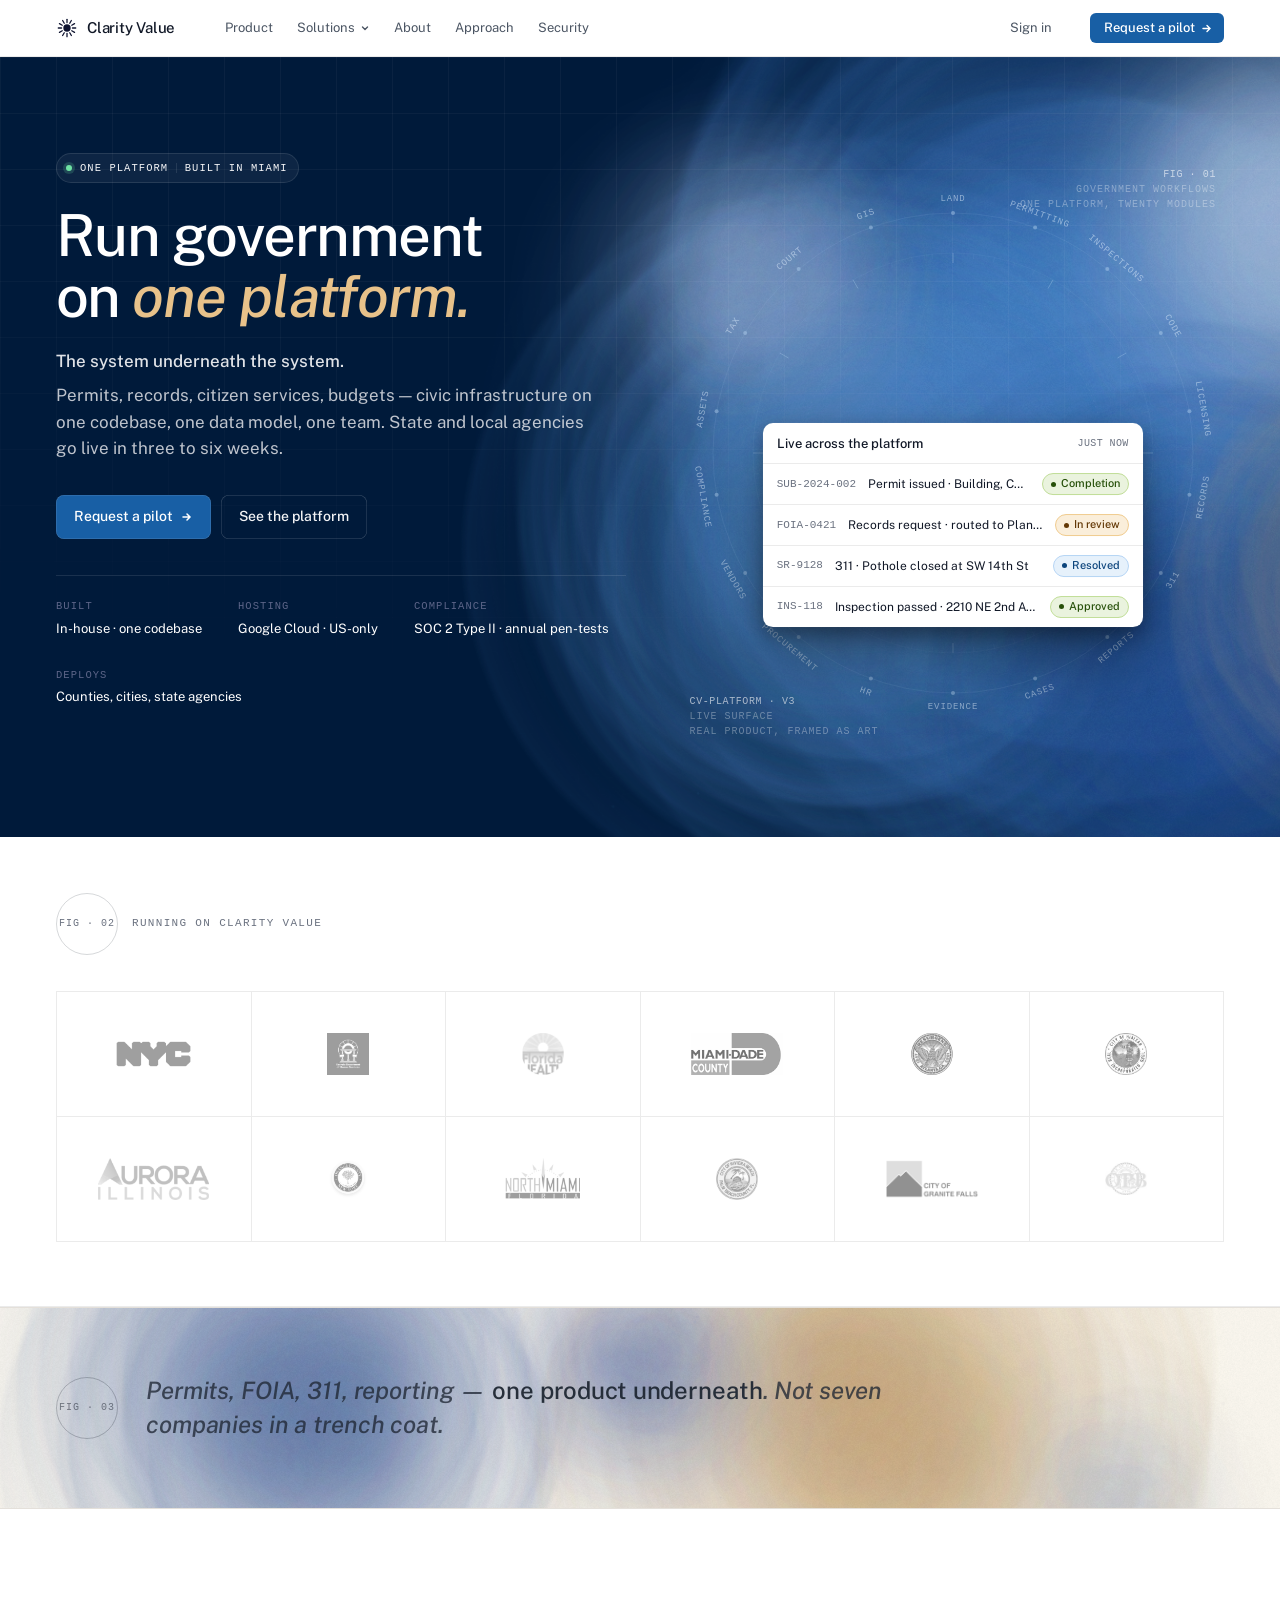
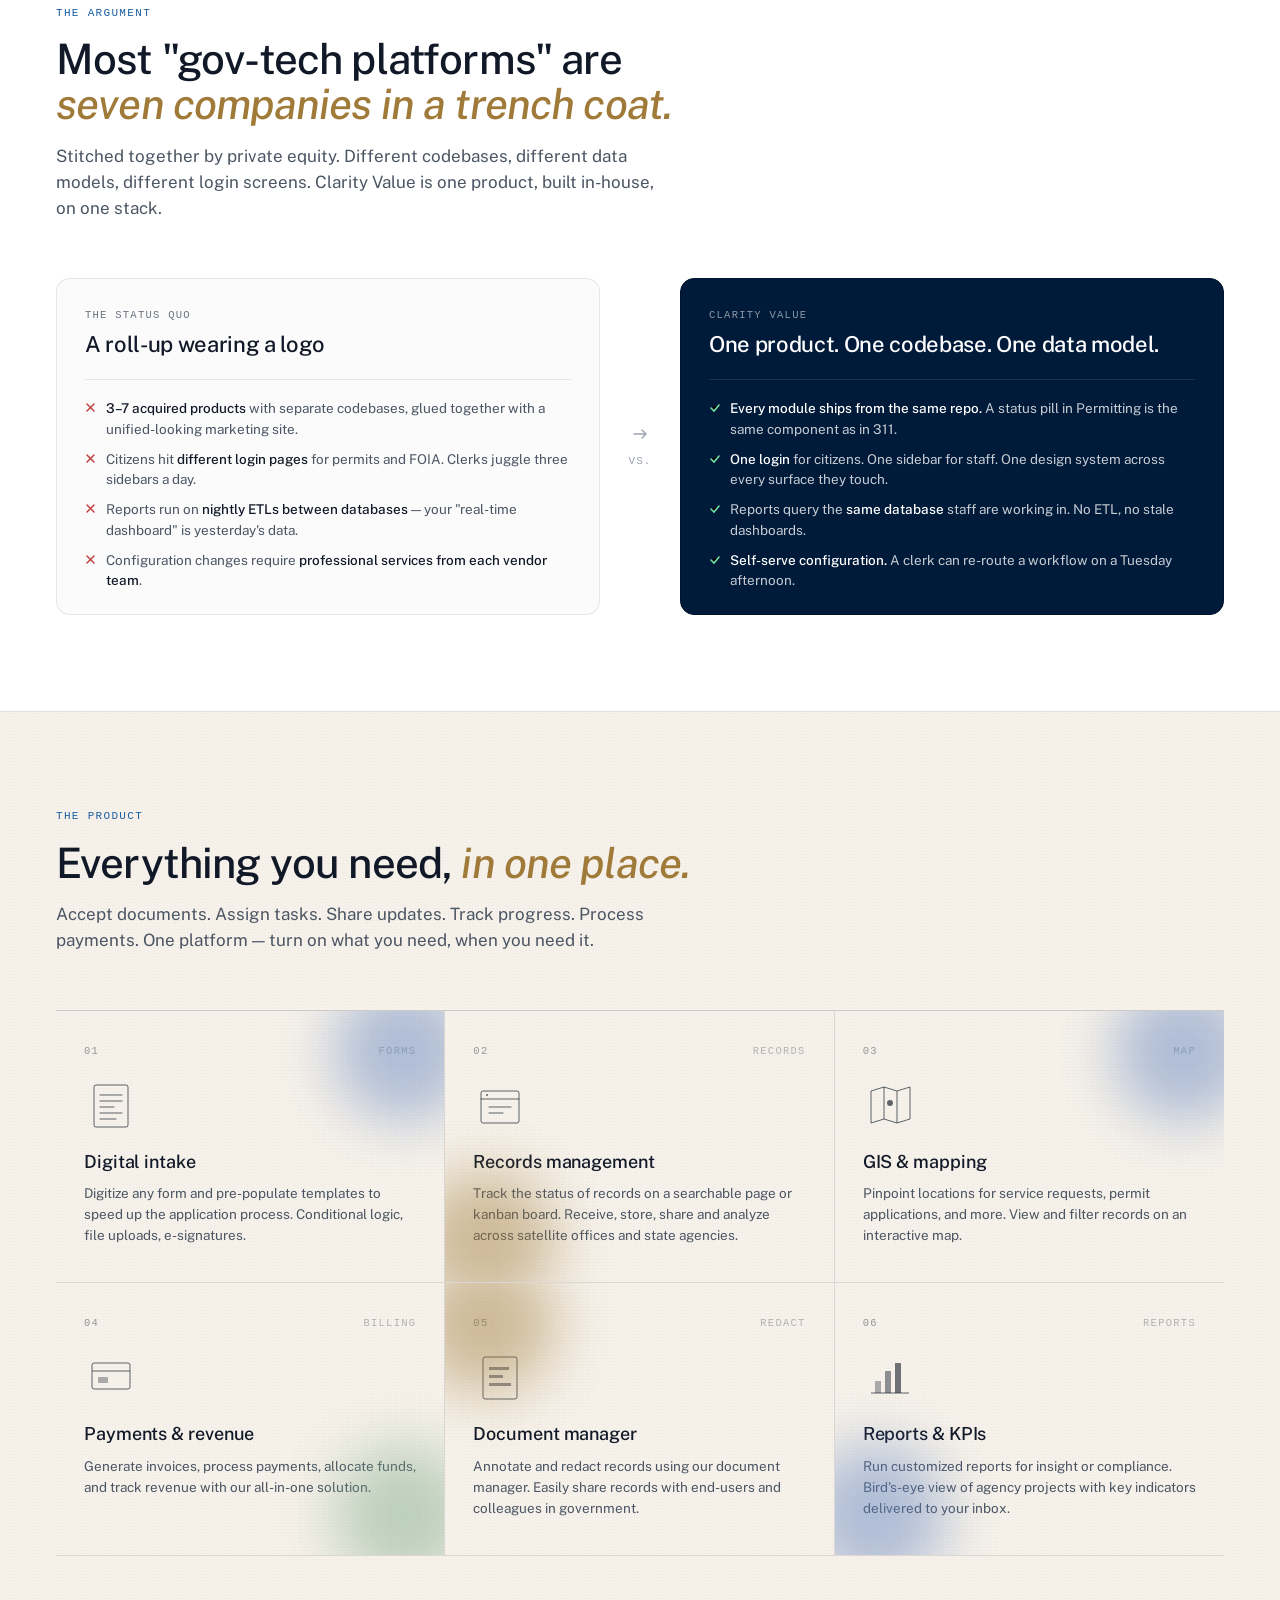
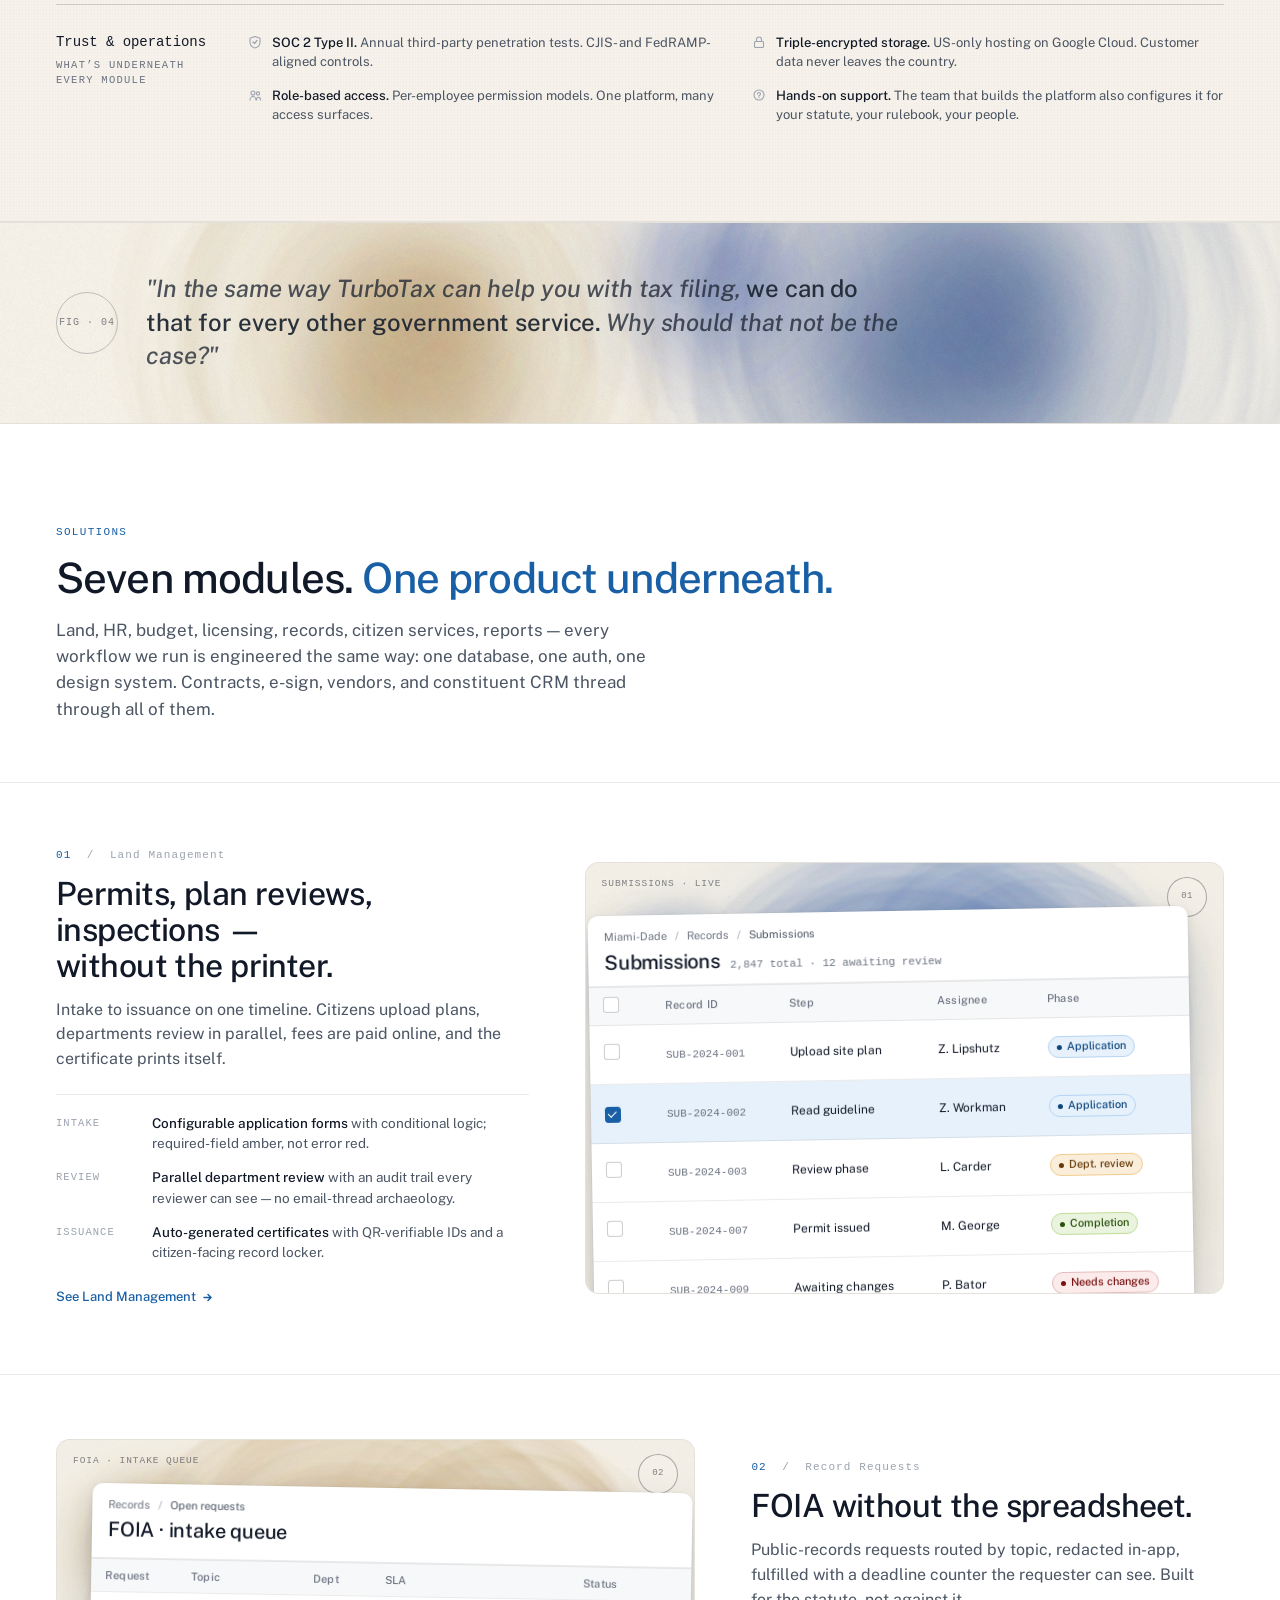
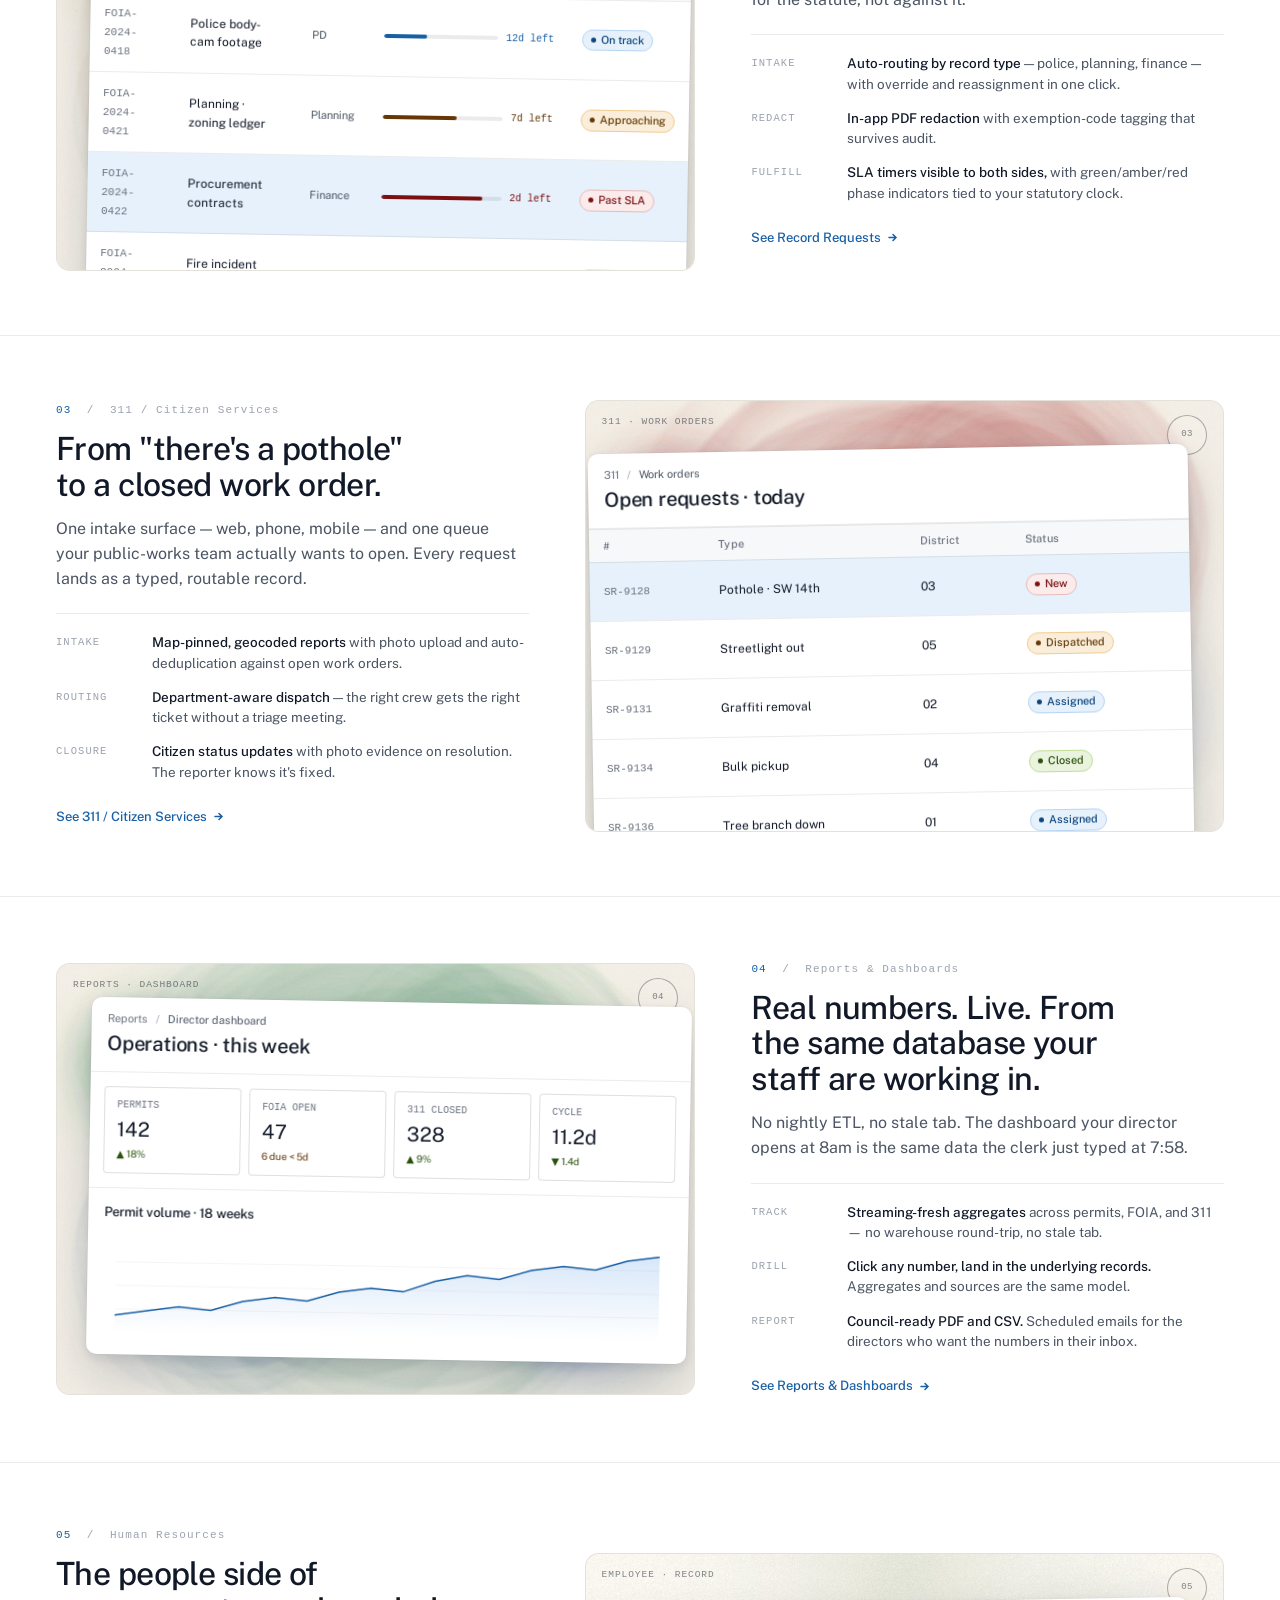
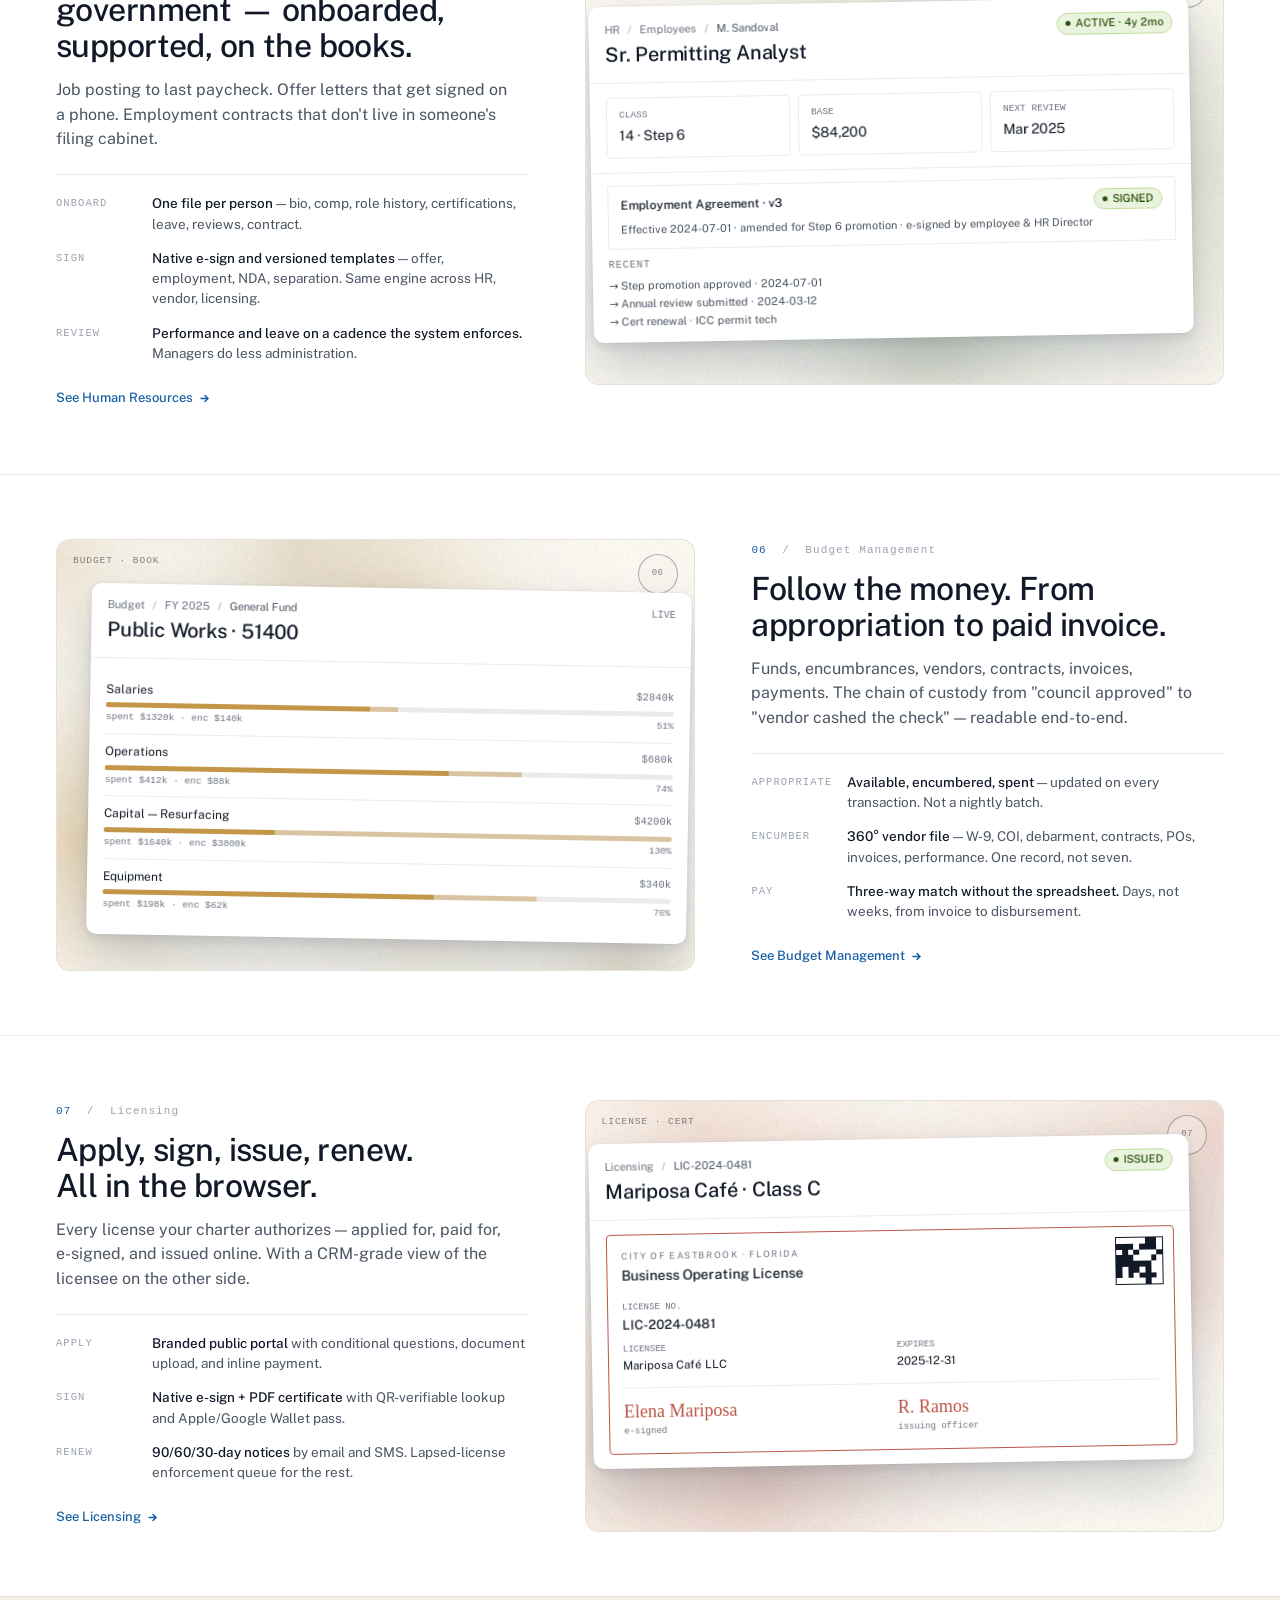
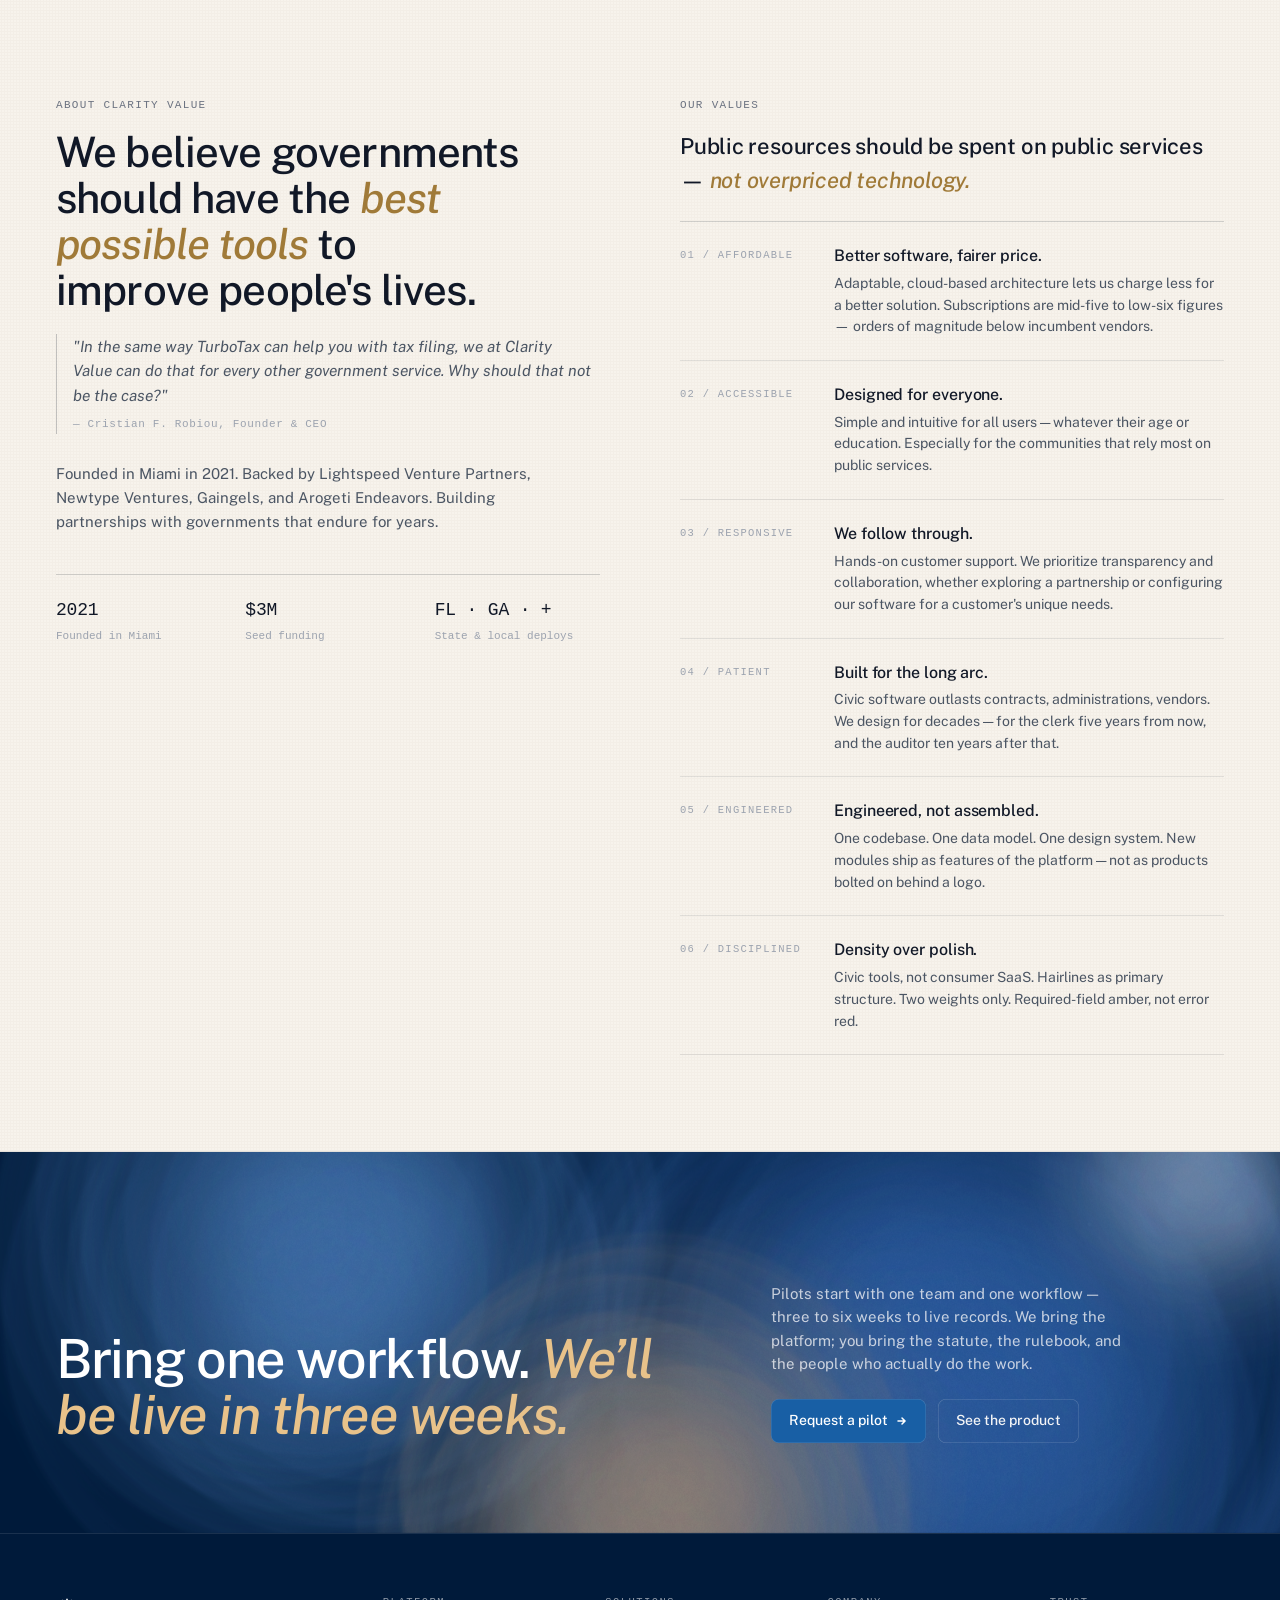
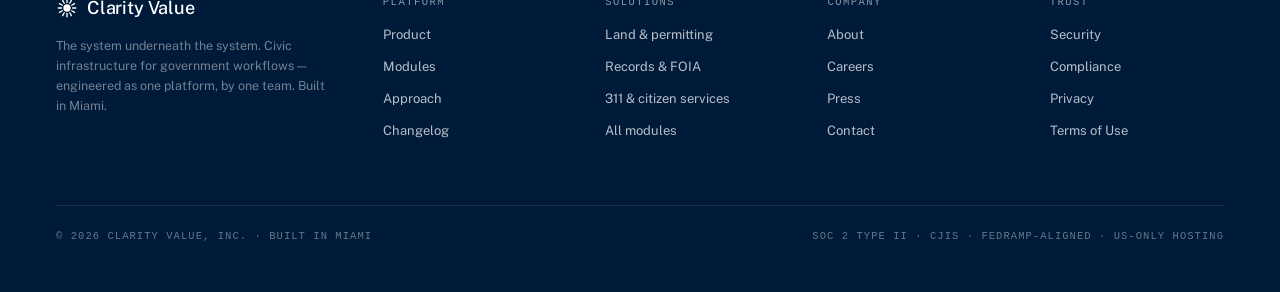
==== index.html @ 81707669 "Copy: cap subhead 'Nine capabilities' → 'One platform' (matches the new 6-cell grid)" ====
<!doctype html>
<html lang="en">
<head>
<meta charset="utf-8" />
<meta name="viewport" content="width=device-width,initial-scale=1" />
<title>Run government on one platform — Clarity Value</title>
<meta name="description" content="Permits, records, citizen services, budgets — civic infrastructure on one platform. State and local agencies go live in three to six weeks." />

<!-- Open Graph (iMessage / Facebook / LinkedIn / Slack) -->
<meta property="og:type" content="website" />
<meta property="og:site_name" content="Clarity Value" />
<meta property="og:url" content="https://clarityvalue.netlify.app/" />
<meta property="og:title" content="Clarity Value — The system underneath the system." />
<meta property="og:description" content="Civic infrastructure for the full range of public-sector work — permitting, records, citizen services, case management. One platform, by one team. Built in Miami." />
<meta property="og:image" content="https://clarityvalue.netlify.app/art/og-image.png?v=2" />
<meta property="og:image:width" content="1200" />
<meta property="og:image:height" content="630" />
<meta property="og:image:alt" content="Clarity Value — The system underneath the system." />

<!-- Twitter / X card -->
<meta name="twitter:card" content="summary_large_image" />
<meta name="twitter:title" content="Clarity Value — The system underneath the system." />
<meta name="twitter:description" content="Civic infrastructure for government workflows. One platform. Built in Miami." />
<meta name="twitter:image" content="https://clarityvalue.netlify.app/art/og-image.png?v=2" />

<link rel="stylesheet" href="tokens/colors.css" />
<link rel="stylesheet" href="tokens/typography.css" />
<link rel="stylesheet" href="tokens/density.css" />
<link rel="stylesheet" href="tokens/components-controls.css" />
<link rel="stylesheet" href="tokens/components-display.css" />
<link rel="stylesheet" href="tokens/components-shell.css" />

<style>
:root {
  --cm-navy:#001A3A; --cm-navy-deep:#00132C;
  --cm-on-dark:#F3F4F6; --cm-on-dark-mut:#9CA0B5; --cm-on-dark-dim:#5C6588;
  --cm-paper:#F7F3EC; --cm-paper-deep:#EFE8DC;
  --cm-ink:#1F2733;
  --cm-page-w:1200px; --cm-pad-h:56px;
  --cm-line-on-dark:rgba(255,255,255,0.10);
}
html,body{margin:0;padding:0}
body{background:#fff;color:var(--cv-text-primary);font-family:var(--cv-font-sans);-webkit-font-smoothing:antialiased}
.cm-wrap{max-width:var(--cm-page-w);margin:0 auto;padding:0 var(--cm-pad-h)}
.cm-d1{font-size:64px;font-weight:500;line-height:1.04;letter-spacing:-0.026em}
.cm-eyebrow{font-family:var(--cv-font-mono);font-size:11px;font-weight:500;letter-spacing:0.12em;text-transform:uppercase;color:var(--cv-text-tertiary)}
.cm-eyebrow--blue{color:var(--cv-brand-blue)}

/* ====== Paper grain utility ====== */
.cm-paper-bg{background-color:var(--cm-paper);position:relative}
.cm-paper-bg::before{content:"";position:absolute;inset:0;pointer-events:none;background-image:radial-gradient(rgba(80,60,30,0.08) 1px,transparent 1.4px);background-size:3px 3px;mix-blend-mode:multiply;opacity:0.35;z-index:0}
.cm-paper-bg>*{position:relative;z-index:1}

/* ====== Nav ====== */
.cm-nav{position:sticky;top:0;z-index:50;background:rgba(255,255,255,0.92);backdrop-filter:saturate(140%) blur(12px);border-bottom:0.5px solid var(--cv-line-hairline)}
.cm-nav-row{max-width:var(--cm-page-w);margin:0 auto;padding:0 var(--cm-pad-h);height:56px;display:flex;align-items:center;gap:28px}
.cm-nav-logo{display:flex;align-items:center;gap:9px;font-size:15px;font-weight:500;letter-spacing:-0.015em;color:var(--cv-text-primary);text-decoration:none}
.cm-nav-logo svg{width:22px;height:22px}
.cm-nav-links{display:flex;gap:4px;margin-left:12px}
.cm-nav-link{display:inline-flex;align-items:center;gap:5px;height:30px;padding:0 10px;font-size:13px;color:var(--cv-text-secondary);text-decoration:none;border-radius:6px}
.cm-nav-link:hover{background:rgba(0,0,0,0.04);color:var(--cv-text-primary)}
.cm-nav-spacer{flex:1}
.cm-nav-signin{font-size:13px;color:var(--cv-text-secondary);text-decoration:none;padding:0 10px;height:30px;display:inline-flex;align-items:center;border-radius:6px}
.cm-nav-signin:hover{background:rgba(0,0,0,0.04)}
.cm-nav-cta{display:inline-flex;align-items:center;gap:6px;height:30px;padding:0 12px 0 14px;font-size:13px;font-weight:500;color:#fff;background:var(--cv-brand-blue);border-radius:6px;text-decoration:none}
.cm-nav-cta svg{width:11px;height:11px}

/* ====== Solutions dropdown (CSS-only :hover + :focus-within) ====== */
.cm-nav-dropdown{position:relative;display:inline-flex;align-items:stretch}
.cm-nav-dd-trigger{font:inherit;background:none;border:0;cursor:pointer;display:inline-flex;align-items:center;gap:5px;height:30px;padding:0 10px;font-size:13px;color:var(--cv-text-secondary);border-radius:6px}
.cm-nav-dd-trigger:hover,.cm-nav-dropdown:hover .cm-nav-dd-trigger,.cm-nav-dropdown:focus-within .cm-nav-dd-trigger{background:rgba(0,0,0,0.04);color:var(--cv-text-primary)}
.cm-nav-dd-chev{width:10px;height:10px;transition:transform 180ms ease}
.cm-nav-dropdown:hover .cm-nav-dd-chev,.cm-nav-dropdown:focus-within .cm-nav-dd-chev{transform:rotate(180deg)}
.cm-nav-dd-panel{position:absolute;top:calc(100% + 6px);left:50%;transform:translateX(-50%) translateY(-4px);width:560px;background:#fff;border:0.5px solid var(--cv-line-hairline);border-radius:12px;box-shadow:0 10px 30px rgba(0,0,0,0.08),0 2px 6px rgba(0,0,0,0.04);padding:14px;display:grid;grid-template-columns:repeat(2,minmax(0,1fr));gap:4px;opacity:0;visibility:hidden;pointer-events:none;transition:opacity 160ms ease,transform 160ms ease,visibility 0s linear 160ms;z-index:60}
.cm-nav-dropdown:hover .cm-nav-dd-panel,.cm-nav-dropdown:focus-within .cm-nav-dd-panel{opacity:1;visibility:visible;transform:translateX(-50%) translateY(0);pointer-events:auto;transition:opacity 160ms ease,transform 160ms ease,visibility 0s linear 0s}
.cm-nav-dd-item{display:grid;grid-template-columns:auto 1fr;grid-template-rows:auto auto;column-gap:14px;row-gap:1px;padding:11px 12px;border-radius:8px;text-decoration:none;color:var(--cv-text-primary);transition:background 100ms ease}
.cm-nav-dd-item:hover{background:rgba(24,95,165,0.05)}
.cm-nav-dd-k{grid-column:1;grid-row:1 / span 2;align-self:center;display:inline-flex;align-items:center;justify-content:center;width:36px;height:36px;border-radius:8px;background:rgba(24,95,165,0.07);color:var(--cv-brand-blue)}
.cm-nav-dd-k svg{width:18px;height:18px;display:block}
.cm-nav-dd-h{grid-column:2;grid-row:1;font-size:13px;font-weight:500;color:var(--cv-text-primary);line-height:1.25}
.cm-nav-dd-b{grid-column:2;grid-row:2;font-size:11.5px;color:var(--cv-text-tertiary);line-height:1.4;margin-top:1px}
.cm-nav-dd-foot{grid-column:1 / -1;display:flex;justify-content:flex-end;align-items:center;padding:10px 6px 2px;margin-top:4px;border-top:0.5px solid var(--cv-line-hairline)}
.cm-nav-dd-all{display:inline-flex;align-items:center;gap:6px;font-size:12px;font-weight:500;color:var(--cv-brand-blue);text-decoration:none;padding:4px 8px;border-radius:6px}
.cm-nav-dd-all:hover{background:rgba(24,95,165,0.06)}
.cm-nav-dd-all svg{width:11px;height:11px}
@media (max-width:780px){
  .cm-nav-dd-panel{position:fixed;left:12px;right:12px;width:auto;transform:translateY(-4px);max-width:none}
  .cm-nav-dropdown:hover .cm-nav-dd-panel,.cm-nav-dropdown:focus-within .cm-nav-dd-panel{transform:translateY(0)}
}

/* ====== Hero ====== */
.cm-hero{position:relative;background:var(--cm-navy);color:var(--cm-on-dark);overflow:hidden;isolation:isolate}
.cm-hero-wash{position:absolute;inset:-5% -5% -5% 30%;background-image:url(art/wash-hero.png);background-size:cover;background-position:center;mix-blend-mode:screen;opacity:0.85;pointer-events:none;z-index:0}
.cm-hero-grid{position:absolute;inset:0;pointer-events:none;z-index:0;background-image:linear-gradient(to right,rgba(255,255,255,0.04) 1px,transparent 1px),linear-gradient(to bottom,rgba(255,255,255,0.04) 1px,transparent 1px);background-size:56px 56px;mask-image:radial-gradient(ellipse 110% 80% at 50% 0%,#000 40%,transparent 100%)}
.cm-hero-row{position:relative;z-index:1;max-width:var(--cm-page-w);margin:0 auto;padding:96px var(--cm-pad-h) 84px;display:grid;grid-template-columns:minmax(0,1.05fr) minmax(0,1fr);gap:56px;align-items:start}
.cm-hero-eyebrow{display:inline-flex;align-items:center;gap:8px;padding:6px 10px 6px 9px;background:rgba(255,255,255,0.05);border:0.5px solid var(--cm-line-on-dark);border-radius:999px;font-family:var(--cv-font-mono);font-size:10.5px;font-weight:500;letter-spacing:0.10em;text-transform:uppercase}
.cm-hero-eyebrow .cm-dot{width:6px;height:6px;border-radius:50%;background:#6FE3A4;box-shadow:0 0 0 3px rgba(111,227,164,0.18)}
.cm-hero-eyebrow .cm-sep{width:0.5px;height:10px;background:var(--cm-line-on-dark)}
.cm-hero h1{margin:22px 0 0;font-size:58px;font-weight:500;line-height:1.04;letter-spacing:-0.026em;color:#fff;text-wrap:balance}
.cm-hero h1 em{font-style:normal;color:#85B7EB;font-weight:500}
.cm-hero h1 em.cm-script{font-family:var(--cv-font-display);font-style:italic;color:#E8C28A;letter-spacing:-0.02em}
.cm-hero-lede{margin:22px 0 0;max-width:540px;font-size:17px;line-height:1.55;color:rgba(243,244,246,0.78)}
.cm-hero-ctas{margin-top:34px;display:flex;align-items:center;gap:10px}
.cm-btn{display:inline-flex;align-items:center;gap:8px;height:44px;padding:0 18px;border-radius:8px;font-size:14px;font-weight:500;text-decoration:none;cursor:pointer;border:0}
.cm-btn--primary{background:var(--cv-brand-blue);color:#fff;box-shadow:inset 0 0 0 0.5px rgba(255,255,255,0.18)}
.cm-btn--ghost-dark{background:transparent;color:var(--cm-on-dark);box-shadow:inset 0 0 0 0.5px rgba(255,255,255,0.22)}
.cm-btn--ghost-dark:hover{background:rgba(255,255,255,0.06)}
.cm-btn svg{width:12px;height:12px}
.cm-hero-foot{margin-top:36px;padding-top:22px;border-top:0.5px solid var(--cm-line-on-dark);display:flex;flex-wrap:wrap;gap:28px 36px;color:var(--cm-on-dark-mut);font-size:12px}
.cm-hero-foot-item{display:flex;flex-direction:column;gap:4px}
.cm-hero-foot-k{font-family:var(--cv-font-mono);font-size:10.5px;letter-spacing:0.10em;text-transform:uppercase;color:var(--cm-on-dark-dim)}
.cm-hero-foot-v{color:#fff;font-size:13px}

/* Hero right-side composition: rosette quieted, watercolor behind, single product stamp */
.cm-hero-art{position:relative;height:600px}
.cm-rose-wrap{position:absolute;inset:0;display:flex;align-items:center;justify-content:center}
.cm-rose{width:540px;height:540px;opacity:0.65}
.cm-rose-spin{transform-origin:center;animation:cmRoseSpin 140s linear infinite}
@keyframes cmRoseSpin{to{transform:rotate(360deg)}}
.cm-stamp{position:absolute;left:50%;top:62%;transform:translate(-50%,-50%);width:380px;background:#fff;border-radius:10px;box-shadow:0 30px 70px rgba(0,0,0,0.45),0 8px 18px rgba(0,0,0,0.30),0 0 0 0.5px rgba(255,255,255,0.08);overflow:hidden}
.cm-stamp-h{padding:11px 14px 9px;border-bottom:0.5px solid var(--cv-line-hairline);display:flex;align-items:center;justify-content:space-between}
.cm-stamp-h-title{font-family:var(--cv-font-display);font-size:13px;font-weight:500;color:var(--cv-text-primary)}
.cm-stamp-h-meta{font-family:var(--cv-font-mono);font-size:10px;color:var(--cv-text-tertiary);letter-spacing:0.04em}
.cm-stamp-row{padding:9px 14px;display:grid;grid-template-columns:auto 1fr auto;gap:12px;align-items:center;border-bottom:0.5px solid var(--cv-line-hairline)}
.cm-stamp-row:last-child{border-bottom:0}
.cm-stamp-id{font-family:var(--cv-font-mono);font-size:11px;color:var(--cv-text-tertiary)}
.cm-stamp-text{font-size:12px;color:var(--cv-text-primary);overflow:hidden;text-overflow:ellipsis;white-space:nowrap}
.cm-rose-note{position:absolute;font-family:var(--cv-font-mono);font-size:10px;letter-spacing:0.10em;text-transform:uppercase;color:rgba(255,255,255,0.34);line-height:1.5;pointer-events:none}
.cm-rose-note b{display:block;color:rgba(255,255,255,0.62);font-weight:500;letter-spacing:0.06em}
.cm-rose-note--tr{top:14px;right:8px;text-align:right}
.cm-rose-note--bl{bottom:14px;left:8px;text-align:left}

/* ====== Section helpers ====== */
.cm-sec{padding:96px 0}
.cm-sec-head{max-width:760px}
.cm-sec-head .cm-eyebrow{display:block;margin-bottom:14px}
.cm-sec-h2{margin:0 0 16px;font-size:42px;font-weight:500;line-height:1.08;letter-spacing:-0.02em;color:var(--cv-text-primary);text-wrap:balance}
.cm-sec-h2 em{font-style:normal;color:var(--cv-brand-blue);font-weight:500}
.cm-sec-h2 em.cm-script{font-family:var(--cv-font-display);font-style:italic;color:#A07A38}
.cm-sec-sub{margin:0;font-size:17px;line-height:1.55;color:var(--cv-text-secondary);max-width:620px}

/* ====== Customer logo wall ====== */
.cm-logos{padding:56px 0 64px;background:#fff;border-bottom:0.5px solid var(--cv-line-hairline)}
.cm-logos-eyebrow{display:flex;align-items:center;gap:14px;margin-bottom:36px}
.cm-logos-eyebrow-mark{flex:0 0 auto;display:inline-flex;align-items:center;justify-content:center;width:60px;height:60px;border:0.5px solid rgba(31,39,51,0.18);border-radius:50%;font-family:var(--cv-font-mono);font-size:10px;color:var(--cv-text-tertiary);letter-spacing:0.1em}
.cm-logos-eyebrow-label{font-family:var(--cv-font-mono);font-size:11px;font-weight:500;letter-spacing:0.12em;text-transform:uppercase;color:var(--cv-text-tertiary)}
.cm-logos-grid{display:grid;grid-template-columns:repeat(6,minmax(0,1fr));gap:0;border-top:0.5px solid var(--cv-line-hairline);border-left:0.5px solid var(--cv-line-hairline)}
.cm-logos-cell{display:flex;align-items:center;justify-content:center;height:88px;padding:18px 24px;border-right:0.5px solid var(--cv-line-hairline);border-bottom:0.5px solid var(--cv-line-hairline);text-decoration:none;background:#fff;transition:background 120ms ease}
.cm-logos-cell img{max-height:42px;max-width:100%;width:auto;height:auto;object-fit:contain;filter:grayscale(100%) opacity(0.55);transition:filter 200ms ease,transform 200ms ease}
.cm-logos-cell:hover{background:rgba(0,0,0,0.015)}
.cm-logos-cell:hover img{filter:grayscale(0) opacity(1);transform:scale(1.02)}
@media (max-width:980px){.cm-logos-grid{grid-template-columns:repeat(3,minmax(0,1fr))}.cm-logos-cell{height:78px;padding:14px 18px}}
@media (max-width:560px){.cm-logos-grid{grid-template-columns:repeat(2,minmax(0,1fr))}.cm-logos-cell{height:72px;padding:12px}.cm-logos-cell img{max-height:32px}}

/* ====== Breath bands ====== */
.cm-breath{position:relative;height:200px;overflow:hidden;background:var(--cm-paper);border-top:0.5px solid var(--cv-line-hairline);border-bottom:0.5px solid var(--cv-line-hairline)}
.cm-breath::before{content:"";position:absolute;inset:0;background-image:url(art/wash-breath-1.png);background-size:cover;background-position:center;opacity:0.85}
.cm-breath--alt::before{background-image:url(art/wash-breath-2.png)}
.cm-breath-line{position:relative;z-index:1;max-width:var(--cm-page-w);margin:0 auto;padding:0 var(--cm-pad-h);height:100%;display:flex;align-items:center;gap:28px}
.cm-breath-mark{flex:0 0 auto;width:60px;height:60px;border:0.5px solid rgba(31,39,51,0.25);border-radius:50%;display:flex;align-items:center;justify-content:center;font-family:var(--cv-font-mono);font-size:10px;color:rgba(31,39,51,0.55);letter-spacing:0.1em}
.cm-breath-q{font-family:var(--cv-font-display);font-style:italic;font-size:24px;font-weight:500;color:rgba(31,39,51,0.78);line-height:1.4;letter-spacing:-0.005em;max-width:760px}
.cm-breath-q b{font-style:normal;font-weight:500;color:rgba(31,39,51,0.95)}

/* ====== "Not a roll-up" ====== */
.cm-vs{margin-top:56px;display:grid;grid-template-columns:1fr 80px 1fr;align-items:stretch}
.cm-vs-col{border:0.5px solid var(--cv-line-hairline);border-radius:14px;padding:28px 28px 24px;background:#fff;position:relative}
.cm-vs-col--bad{background:#FBFBFB}
.cm-vs-col--good{background:var(--cm-navy);color:var(--cm-on-dark);border-color:var(--cm-navy-deep)}
.cm-vs-mid{display:flex;align-items:center;justify-content:center;font-family:var(--cv-font-mono);font-size:11px;letter-spacing:0.1em;text-transform:uppercase;color:var(--cv-text-muted)}
.cm-vs-label{font-family:var(--cv-font-mono);font-size:10.5px;letter-spacing:0.12em;text-transform:uppercase;color:var(--cv-text-tertiary);margin-bottom:8px}
.cm-vs-col--good .cm-vs-label{color:rgba(255,255,255,0.55)}
.cm-vs-title{font-size:22px;font-weight:500;letter-spacing:-0.015em;line-height:1.2;margin-bottom:22px;color:var(--cv-text-primary)}
.cm-vs-col--good .cm-vs-title{color:#fff}
.cm-vs-list{margin:0;padding:18px 0 0;list-style:none;display:flex;flex-direction:column;gap:10px;border-top:0.5px solid var(--cv-line-hairline)}
.cm-vs-col--good .cm-vs-list{border-color:var(--cm-line-on-dark)}
.cm-vs-list li{display:flex;gap:10px;font-size:13.5px;line-height:1.5;color:var(--cv-text-secondary)}
.cm-vs-col--good .cm-vs-list li{color:rgba(255,255,255,0.78)}
.cm-vs-list li svg{flex:0 0 auto;margin-top:4px;width:11px;height:11px}
.cm-vs-list li b{color:var(--cv-text-primary);font-weight:500}
.cm-vs-col--good .cm-vs-list li b{color:#fff}
.cm-vs-x{color:#C13F3F}
.cm-vs-y{color:#6FE3A4}

/* ====== PRODUCT — capability grid (sourced from clarityvalue.co/product) ====== */
.cm-product{background:var(--cm-paper);border-top:0.5px solid var(--cv-line-hairline);border-bottom:0.5px solid var(--cv-line-hairline);position:relative}
.cm-product::before{content:"";position:absolute;inset:0;background-image:radial-gradient(rgba(80,60,30,0.08) 1px,transparent 1.4px);background-size:3px 3px;mix-blend-mode:multiply;opacity:0.35;pointer-events:none}
.cm-product>*{position:relative;z-index:1}
.cm-cap-grid{margin-top:56px;display:grid;grid-template-columns:repeat(3,1fr);gap:0;border-top:0.5px solid rgba(31,39,51,0.18)}
.cm-cap{padding:32px 28px 36px;border-right:0.5px solid rgba(31,39,51,0.12);border-bottom:0.5px solid rgba(31,39,51,0.12);position:relative;overflow:hidden}
.cm-cap:nth-child(3n){border-right:0}
.cm-cap-num{font-family:var(--cv-font-mono);font-size:10.5px;letter-spacing:0.12em;color:rgba(31,39,51,0.45);margin-bottom:18px;display:flex;justify-content:space-between}
.cm-cap-num span:last-child{color:rgba(31,39,51,0.30)}
.cm-cap-mark{width:54px;height:54px;margin-bottom:20px;display:flex;align-items:center;justify-content:center;color:rgba(31,39,51,0.7)}
.cm-cap-mark svg{width:100%;height:100%}
.cm-cap-h{margin:0 0 10px;font-family:var(--cv-font-display);font-size:18px;font-weight:500;line-height:1.25;letter-spacing:-0.005em;color:var(--cv-text-primary)}
.cm-cap-b{margin:0;font-size:13.5px;line-height:1.55;color:var(--cv-text-secondary)}
.cm-cap-bloom{position:absolute;width:140px;height:140px;border-radius:50%;filter:blur(28px);opacity:0.45;pointer-events:none}

/* Trust & operations strip — sits below the 6-cell cap grid. Carries the table-stakes items
   (security, roles, support) without giving them feature-card visual weight. */
.cm-trust-strip{margin-top:48px;padding-top:28px;border-top:0.5px solid rgba(31,39,51,0.18);display:grid;grid-template-columns:160px 1fr;gap:32px;align-items:start}
.cm-trust-eyebrow{font-family:var(--cv-font-mono);font-size:10.5px;font-weight:500;letter-spacing:0.12em;text-transform:uppercase;color:var(--cv-text-tertiary);line-height:1.4}
.cm-trust-eyebrow b{display:block;color:var(--cv-text-primary);font-family:var(--cv-font-display);font-size:14px;font-weight:500;letter-spacing:-0.005em;text-transform:none;margin-bottom:6px}
.cm-trust-list{margin:0;padding:0;list-style:none;display:grid;grid-template-columns:repeat(2,1fr);gap:14px 32px}
.cm-trust-item{display:flex;align-items:flex-start;gap:10px;font-size:13px;line-height:1.5;color:var(--cv-text-secondary)}
.cm-trust-item svg{flex:0 0 auto;width:14px;height:14px;color:var(--cv-text-muted);margin-top:2px}
.cm-trust-item b{color:var(--cv-text-primary);font-weight:500}

/* ====== Modules — minimal frames; per-module wash inside ====== */
.cm-modules{background:#fff}
.cm-modules-head{padding:96px 0 60px}
.cm-mod{padding:64px 0;border-top:0.5px solid var(--cv-line-hairline)}
.cm-mod-row{display:grid;grid-template-columns:minmax(0,0.85fr) minmax(0,1.15fr);gap:56px;align-items:center}
.cm-mod--reverse .cm-mod-row{grid-template-columns:minmax(0,1.15fr) minmax(0,0.85fr)}
.cm-mod--reverse .cm-mod-copy{order:2}
.cm-mod--reverse .cm-mod-art{order:1}
.cm-mod-num{font-family:var(--cv-font-mono);font-size:11px;letter-spacing:0.10em;color:var(--cv-text-muted);margin-bottom:12px}
.cm-mod-num strong{color:var(--cv-brand-blue);font-weight:500}
.cm-mod-title{font-size:32px;font-weight:500;letter-spacing:-0.018em;line-height:1.12;margin:0 0 14px;color:var(--cv-text-primary);text-wrap:balance}
.cm-mod-lede{font-size:16px;line-height:1.55;color:var(--cv-text-secondary);margin:0 0 22px;max-width:460px}
.cm-mod-feats{margin:0 0 24px;padding:18px 0 0;list-style:none;display:flex;flex-direction:column;gap:14px;border-top:0.5px solid var(--cv-line-hairline)}
.cm-mod-feats li{display:grid;grid-template-columns:80px 1fr;gap:16px;font-size:13.5px;line-height:1.5;color:var(--cv-text-secondary)}
.cm-mod-feats li b{color:var(--cv-text-primary);font-weight:500}
.cm-mod-feats li .cm-feat-k{font-family:var(--cv-font-mono);font-size:10.5px;letter-spacing:0.10em;text-transform:uppercase;color:var(--cv-text-muted);padding-top:3px}
.cm-mod-link{display:inline-flex;align-items:center;gap:6px;font-size:13px;font-weight:500;color:var(--cv-brand-blue);text-decoration:none;border-bottom:0.5px solid transparent;padding-bottom:1px}
.cm-mod-link:hover{border-color:var(--cv-brand-blue)}
.cm-mod-link svg{width:11px;height:11px}

/* Each module art frame: paper plate + per-module watercolor wash + tilted product UI */
.cm-mod-art{position:relative;height:430px;border-radius:14px;background-color:var(--cm-paper);border:0.5px solid var(--cv-line-hairline);overflow:hidden;isolation:isolate}
.cm-mod-art::before{content:"";position:absolute;inset:0;background-size:cover;background-position:center;opacity:0.95;z-index:0}
.cm-mod-art--land::before{background-image:url(art/wash-mod-land.png)}
.cm-mod-art--foia::before{background-image:url(art/wash-mod-foia.png)}
.cm-mod-art--311::before{background-image:url(art/wash-mod-311.png)}
.cm-mod-art--reports::before{background-image:url(art/wash-mod-reports.png)}
.cm-mod-art--hr::before{background-image:url(art/wash-mod-hr.png)}
.cm-mod-art--budget::before{background-image:url(art/wash-mod-budget.png)}
.cm-mod-art--licensing::before{background-image:url(art/wash-mod-licensing.png)}
.cm-mod-art-spec{position:absolute;top:14px;left:16px;font-family:var(--cv-font-mono);font-size:9.5px;letter-spacing:0.10em;text-transform:uppercase;color:rgba(31,39,51,0.55);z-index:2}
.cm-mod-art-mark{position:absolute;top:14px;right:16px;width:38px;height:38px;border:0.5px solid rgba(31,39,51,0.35);border-radius:50%;z-index:2;display:flex;align-items:center;justify-content:center;font-family:var(--cv-font-mono);font-size:9px;color:rgba(31,39,51,0.55);letter-spacing:0.05em;background:rgba(247,243,236,0.4);backdrop-filter:blur(2px)}
.cm-mod-surface{position:absolute;background:#fff;border-radius:10px;overflow:hidden;z-index:3;box-shadow:0 24px 50px rgba(0,26,58,0.18),0 4px 12px rgba(0,26,58,0.10),0 0 0 0.5px rgba(0,0,0,0.06)}

/* ====== ABOUT (mission band) — paper bg, hand-drawn flair ====== */
.cm-about{background:var(--cm-paper);position:relative;border-top:0.5px solid var(--cv-line-hairline);border-bottom:0.5px solid var(--cv-line-hairline)}
.cm-about::before{content:"";position:absolute;inset:0;background-image:radial-gradient(rgba(80,60,30,0.08) 1px,transparent 1.4px);background-size:3px 3px;mix-blend-mode:multiply;opacity:0.35;pointer-events:none}
.cm-about-row{position:relative;z-index:1;display:grid;grid-template-columns:1fr 1fr;gap:80px;align-items:start;padding:96px 0}
.cm-about-headline{font-family:var(--cv-font-display);font-size:42px;font-weight:500;line-height:1.1;letter-spacing:-0.02em;color:var(--cv-text-primary);margin:14px 0 20px;text-wrap:balance}
.cm-about-headline em{font-style:italic;color:#A07A38;font-weight:500;font-family:var(--cv-font-display)}
.cm-about-quote{margin:0 0 28px;padding:0 0 0 16px;border-left:1px solid rgba(31,39,51,0.25);font-size:15.5px;line-height:1.6;color:var(--cv-text-secondary);font-style:italic;max-width:520px}
.cm-about-quote cite{display:block;margin-top:8px;font-style:normal;font-family:var(--cv-font-mono);font-size:11px;color:var(--cv-text-muted);letter-spacing:0.06em}
.cm-values{margin:0;padding:0;list-style:none;display:flex;flex-direction:column;gap:0;border-top:0.5px solid rgba(31,39,51,0.18)}
.cm-value{padding:22px 0;border-bottom:0.5px solid rgba(31,39,51,0.10);display:grid;grid-template-columns:130px 1fr;gap:24px;align-items:start}
.cm-value-k{font-family:var(--cv-font-mono);font-size:10.5px;letter-spacing:0.12em;text-transform:uppercase;color:var(--cv-text-muted);padding-top:3px}
.cm-value-h{margin:0 0 4px;font-family:var(--cv-font-display);font-size:16px;font-weight:500;letter-spacing:-0.005em;color:var(--cv-text-primary)}
.cm-value-b{margin:0;font-size:14px;line-height:1.55;color:var(--cv-text-secondary)}
.cm-about-meta{margin-top:40px;padding-top:22px;border-top:0.5px solid rgba(31,39,51,0.18);display:grid;grid-template-columns:repeat(3,1fr);gap:24px;font-family:var(--cv-font-mono);font-size:11px;color:var(--cv-text-muted)}
.cm-about-meta b{display:block;color:var(--cv-text-primary);font-family:var(--cv-font-display);font-size:18px;font-weight:500;letter-spacing:-0.01em;margin-bottom:4px}

/* ====== Philosophy ====== */
.cm-philosophy{background:var(--cm-navy);color:var(--cm-on-dark);padding:110px 0;position:relative}
.cm-philosophy::before{content:"";position:absolute;inset:0;background-image:linear-gradient(rgba(255,255,255,0.025) 1px,transparent 1px),linear-gradient(90deg,rgba(255,255,255,0.025) 1px,transparent 1px);background-size:56px 56px;mask-image:radial-gradient(ellipse 90% 70% at 50% 50%,#000 30%,transparent 100%);pointer-events:none}
.cm-philosophy>.cm-wrap{position:relative;z-index:1}
.cm-philosophy-head{max-width:760px;margin-bottom:72px}
.cm-philosophy-h2{margin:0;font-size:42px;font-weight:500;line-height:1.08;letter-spacing:-0.02em;color:#fff;text-wrap:balance}
.cm-philosophy-h2 em{font-style:normal;color:#85B7EB;font-weight:500}
.cm-philosophy-h2 em.cm-script{font-family:var(--cv-font-display);font-style:italic;color:#E8C28A}
.cm-philosophy-sub{margin:18px 0 0;font-size:17px;line-height:1.55;color:var(--cm-on-dark-dim);max-width:580px}
.cm-principles{display:grid;grid-template-columns:repeat(4,1fr);border-top:0.5px solid rgba(255,255,255,0.14)}
.cm-principle{padding:32px 28px 0 0;position:relative}
.cm-principle+.cm-principle{border-left:0.5px solid rgba(255,255,255,0.14);padding-left:28px}
.cm-principle-num{font-family:var(--cv-font-mono);font-size:11px;letter-spacing:0.14em;color:rgba(255,255,255,0.45);margin-bottom:18px;display:block}
.cm-principle-h3{margin:0 0 12px;font-family:var(--cv-font-display);font-size:22px;font-weight:500;line-height:1.18;letter-spacing:-0.01em;color:#fff;text-wrap:balance}
.cm-principle-body{margin:0;font-size:14.5px;line-height:1.55;color:var(--cm-on-dark-dim)}

/* ====== Closing CTA — strengthened ====== */
.cm-cta{background:var(--cm-navy);color:var(--cm-on-dark);padding:130px 0 90px;position:relative;overflow:hidden}
.cm-cta-wash{position:absolute;inset:0;background-image:url(art/wash-cta.png);background-size:cover;background-position:center;mix-blend-mode:screen;opacity:0.7;pointer-events:none}
.cm-cta-row{position:relative;z-index:1;display:grid;grid-template-columns:1.4fr 1fr;gap:80px;align-items:end}
.cm-cta-h2{margin:0;font-size:54px;font-weight:500;line-height:1.04;letter-spacing:-0.025em;color:#fff;text-wrap:balance}
.cm-cta-h2 em{font-style:normal;color:#85B7EB;font-weight:500}
.cm-cta-h2 em.cm-script{font-family:var(--cv-font-display);font-style:italic;color:#E8C28A}
.cm-cta-side{display:flex;flex-direction:column;gap:24px}
.cm-cta-side p{margin:0;font-size:15px;line-height:1.55;color:rgba(243,244,246,0.78);max-width:360px}
.cm-cta-actions{display:flex;align-items:center;gap:12px}

/* ====== Footer ====== */
.cm-footer{background:var(--cm-navy);color:var(--cm-on-dark-dim);padding:60px 0 48px;border-top:0.5px solid rgba(255,255,255,0.10)}
.cm-footer-row{display:grid;grid-template-columns:1.6fr repeat(4,1fr);gap:48px}
.cm-footer-brand .cm-logo{color:#fff;font-family:var(--cv-font-display);font-size:18px;font-weight:500;letter-spacing:-0.01em;display:flex;align-items:center;gap:9px;margin-bottom:14px}
.cm-footer-brand .cm-logo svg{width:22px;height:22px;flex-shrink:0}
.cm-footer-brand p{margin:0;font-size:12.5px;line-height:1.6;color:rgba(255,255,255,0.45);max-width:280px}
.cm-footer-col h4{margin:0 0 14px;font-family:var(--cv-font-mono);font-size:10.5px;font-weight:500;letter-spacing:0.14em;text-transform:uppercase;color:rgba(255,255,255,0.55)}
.cm-footer-col ul{list-style:none;margin:0;padding:0;display:flex;flex-direction:column;gap:10px}
.cm-footer-col a{color:rgba(255,255,255,0.72);text-decoration:none;font-size:13px}
.cm-footer-fine{margin-top:64px;padding-top:22px;border-top:0.5px solid rgba(255,255,255,0.10);display:flex;justify-content:space-between;flex-wrap:wrap;gap:16px;font-family:var(--cv-font-mono);font-size:10.5px;letter-spacing:0.10em;text-transform:uppercase;color:rgba(255,255,255,0.40)}

/* =========================================================
   Mobile sweep — Pixel 9 XL Pro (412px) and similar.
   Strategy: hide secondary nav links so just brand + Sign in
   + Request a pilot stay visible (Cristian's call: "people on
   mobile are skimming and clicking Request a pilot — clean,
   fast, sexy"). All hardcoded desktop widths get max-width:100%
   overrides. Comparison "vs." block stacks vertically and drops
   the middle "VS." chip entirely (it's implicit when you read
   down). Module preview cards reflow to fit the viewport.
   ========================================================= */
@media (max-width:780px){
  /* Page rhythm — comfortable horizontal padding (was 18px, bumped to give the
     "Request a pilot" nav CTA breathing room from the right edge of the screen) */
  :root{--cm-pad-h:22px}
  .cm-wrap{padding:0 22px}

  /* Nav — hide secondary links + Sign in, keep brand + Request a pilot.
     Extra 4px horizontal padding INSIDE the wrap so the brand mark on the left
     and the CTA on the right both have visible breathing room from the screen
     edges (combined with the 22px wrap padding = ~26px total each side). */
  .cm-nav-row{padding:10px 4px;gap:8px}
  .cm-nav-links{display:none}
  .cm-nav-signin{display:none}
  .cm-nav-cta{height:32px;padding:0 12px;font-size:12px;white-space:nowrap;flex-shrink:0}
  .cm-nav-logo{flex-shrink:0}
  .cm-nav-logo span{font-size:14px;white-space:nowrap}

  /* Hero — collapse the 2-col cm-hero-row to 1-col so text uses full width.
     Top padding tightened to 16px (modern SaaS standard for tight mobile heroes
     — Linear, Vercel pattern). Was 28px, before that 64px. */
  .cm-hero{padding:16px 0 48px}
  /* Rosetta + its editorial captions — hide on mobile. The 4-row "Live across
     the platform" card now carries the breadth-of-modules message in a more
     concrete way, and the 540px rosetta SVG was duplicating that signal while
     also competing for visual real estate. Editorial flourish stays on desktop
     where there's room for it to breathe in its own column. */
  .cm-rose-wrap,.cm-rose-note{display:none}
  .cm-hero-grid{display:none} /* the desktop dotted-grid bg pattern is too dense for narrow */
  /* Hero wash: desktop has it offset 30% from the left so it reads as a right-side
     atmospheric anchor on a wide aspect ratio. On a 412px phone that creates a
     hard vertical seam at 30%-from-left where dark navy meets the wash. Full-cover
     it on mobile + soften the opacity so the navy stays dominant and the texture
     reads as ambient rather than a column separator. */
  .cm-hero-wash{inset:0;opacity:0.45}
  .cm-hero-row{grid-template-columns:1fr;gap:32px}
  .cm-hero h1{font-size:34px;line-height:1.05;letter-spacing:-0.02em}
  .cm-hero-sub,.cm-hero p{font-size:15px;line-height:1.55}
  .cm-stamp{position:static;transform:none;width:100%;max-width:100%;margin:28px 0 0;box-shadow:0 8px 24px rgba(0,0,0,0.18),0 0 0 0.5px rgba(255,255,255,0.10)}
  /* Buttons — keep label on a single line so "Request a pilot" / "See the platform" don't break */
  .cm-btn{white-space:nowrap}

  /* Section padding — tighter on mobile */
  .cm-sec{padding:64px 0}
  .cm-sec-h2{font-size:28px;line-height:1.12}
  .cm-sec-sub{font-size:15px}

  /* Comparison "trench coat" block — stack columns, drop middle VS chip */
  .cm-vs{margin-top:36px;grid-template-columns:1fr;gap:16px}
  .cm-vs-mid{display:none}
  .cm-vs-col{padding:22px 20px 20px;border-radius:12px}
  .cm-vs-title{font-size:19px;margin-bottom:16px}
  .cm-vs-list li{font-size:13px}

  /* Module sections — collapse the 2-col text/preview grid + release the 600px hardcoded preview width */
  .cm-mod-row{grid-template-columns:1fr !important;gap:24px}
  .cm-mod-surface{position:relative !important;width:100% !important;max-width:100% !important;margin:8px 0 0;height:auto}
  .cm-mod-h{font-size:24px !important;line-height:1.15 !important}
  .cm-mod-num{font-size:11px}

  /* Bottom CTA "If you run any part of the apparatus" — collapse 2-col to 1-col + smaller h2 */
  .cm-cta-row{grid-template-columns:1fr;gap:24px}
  .cm-cta-h2{font-size:30px !important;line-height:1.1;letter-spacing:-0.02em}
  .cm-cta-side{font-size:14px}
  .cm-cta-actions{flex-wrap:wrap}

  /* Footer — collapse 5-col grid to 2-col, stack brand block full-width */
  .cm-footer-row{grid-template-columns:1fr 1fr;gap:32px 24px}
  .cm-footer-brand{grid-column:1 / -1}
  .cm-footer-col h4{font-size:10px}
  .cm-footer-col a{font-size:13px}
  .cm-footer-fine{margin-top:40px;flex-direction:column;gap:8px;font-size:10px}

  /* About section — collapse the 2-col headline/values grid to single column.
     Bug fixed 2026-05-05: without this, the left col (headline + meta) was
     much shorter than the right col (4 values), leaving ~200px of dead cream
     space at bottom-left between the meta strip and the navy Approach section. */
  .cm-about-row{grid-template-columns:1fr;gap:40px;padding:48px 0}
  .cm-about-headline{font-size:30px;line-height:1.1}
  .cm-about-meta{grid-template-columns:1fr 1fr;gap:14px 24px}

  /* Philosophy / Approach section — tighten 110px desktop padding for mobile,
     collapse the 4-col principles grid, swap left-borders for top-borders. */
  .cm-philosophy{padding:56px 0}
  .cm-philosophy-head{margin-bottom:36px}
  .cm-philosophy-h2{font-size:28px;line-height:1.12}
  .cm-philosophy-sub{font-size:15px}
  .cm-principles{grid-template-columns:1fr;border-top:0}
  .cm-principle{padding:24px 0;border-top:0.5px solid rgba(255,255,255,0.14)}
  .cm-principle:first-child{border-top:0;padding-top:0}
  .cm-principle+.cm-principle{border-left:0;padding-left:0}
}
@media (max-width:480px){
  /* Smallest phones — drop hero h1 a touch more, footer to single column */
  .cm-hero h1{font-size:30px}
  .cm-sec-h2{font-size:24px}
  .cm-footer-row{grid-template-columns:1fr;gap:28px}
  .cm-footer-brand{grid-column:1}
  .cm-about-headline{font-size:26px}
  .cm-about-meta{grid-template-columns:1fr;gap:14px}
  .cm-philosophy-h2{font-size:24px}
}
</style>
<!-- Google Analytics -->
<script async src="https://www.googletagmanager.com/gtag/js?id=G-91MDWR08NJ"></script>
<script>
  window.dataLayer = window.dataLayer || [];
  function gtag(){dataLayer.push(arguments);}
  gtag('js', new Date());
  gtag('config', 'G-91MDWR08NJ');
</script>
</head>
<body>

<header class="cm-nav">
  <div class="cm-nav-row">
    <a href="#" class="cm-nav-logo" aria-label="Clarity Value home">
      <svg viewBox="0 0 24 24" fill="none" stroke="#0F1430" stroke-width="1.4" stroke-linecap="round" aria-hidden="true">
        <circle cx="12" cy="12" r="4" fill="#0F1430" stroke="none"/>
        <line x1="12" y1="6" x2="12" y2="2.5"/><line x1="15" y1="6.8" x2="16.75" y2="3.77"/><line x1="17.2" y1="9" x2="20.23" y2="7.25"/><line x1="18" y1="12" x2="21.5" y2="12"/><line x1="17.2" y1="15" x2="20.23" y2="16.75"/><line x1="15" y1="17.2" x2="16.75" y2="20.23"/><line x1="12" y1="18" x2="12" y2="21.5"/><line x1="9" y1="17.2" x2="7.25" y2="20.23"/><line x1="6.8" y1="15" x2="3.77" y2="16.75"/><line x1="6" y1="12" x2="2.5" y2="12"/><line x1="6.8" y1="9" x2="3.77" y2="7.25"/><line x1="9" y1="6.8" x2="7.25" y2="3.77"/>
      </svg>
      <span>Clarity Value</span>
    </a>
    <nav class="cm-nav-links">
      <a class="cm-nav-link" href="#product">Product</a>
      <div class="cm-nav-dropdown">
        <button class="cm-nav-link cm-nav-dd-trigger" type="button" aria-expanded="false" aria-haspopup="menu">Solutions
          <svg class="cm-nav-dd-chev" viewBox="0 0 10 10" fill="none" aria-hidden="true"><path d="M2.5 4l2.5 2.5L7.5 4" stroke="currentColor" stroke-width="1.4" stroke-linecap="round" stroke-linejoin="round"/></svg>
        </button>
        <div class="cm-nav-dd-panel" role="menu">
          <a class="cm-nav-dd-item" href="land-management.html" role="menuitem">
            <span class="cm-nav-dd-k" aria-hidden="true"><svg viewBox="0 0 24 24" fill="none"><path d="M4 21V8l8-4 8 4v13M9 21v-6h6v6" stroke="currentColor" stroke-width="1.5" stroke-linecap="round" stroke-linejoin="round"/><circle cx="8" cy="11.5" r="0.6" fill="currentColor"/><circle cx="12" cy="11.5" r="0.6" fill="currentColor"/><circle cx="16" cy="11.5" r="0.6" fill="currentColor"/></svg></span>
            <span class="cm-nav-dd-h">Land Management</span>
            <span class="cm-nav-dd-b">Permits, plan reviews, inspections.</span>
          </a>
          <a class="cm-nav-dd-item" href="human-resources.html" role="menuitem">
            <span class="cm-nav-dd-k" aria-hidden="true"><svg viewBox="0 0 24 24" fill="none"><circle cx="12" cy="8" r="3.5" stroke="currentColor" stroke-width="1.5"/><path d="M4.5 20a7.5 7.5 0 0115 0" stroke="currentColor" stroke-width="1.5" stroke-linecap="round"/></svg></span>
            <span class="cm-nav-dd-h">Human Resources</span>
            <span class="cm-nav-dd-b">Onboarding, contracts, the people-side.</span>
          </a>
          <a class="cm-nav-dd-item" href="budget-management.html" role="menuitem">
            <span class="cm-nav-dd-k" aria-hidden="true"><svg viewBox="0 0 24 24" fill="none"><circle cx="12" cy="12" r="8.5" stroke="currentColor" stroke-width="1.5"/><path d="M12 7v10M14.5 9.5a2.5 2.5 0 00-2.5-1.5h-.5a2 2 0 000 4h1a2 2 0 010 4H12a2.5 2.5 0 01-2.5-1.5" stroke="currentColor" stroke-width="1.5" stroke-linecap="round"/></svg></span>
            <span class="cm-nav-dd-h">Budget Management</span>
            <span class="cm-nav-dd-b">Funds, vendors, encumbrances, payments.</span>
          </a>
          <a class="cm-nav-dd-item" href="licensing.html" role="menuitem">
            <span class="cm-nav-dd-k" aria-hidden="true"><svg viewBox="0 0 24 24" fill="none"><path d="M12 3l8 3v6c0 5-3.5 8.5-8 9-4.5-.5-8-4-8-9V6l8-3z" stroke="currentColor" stroke-width="1.5" stroke-linejoin="round"/><path d="M9 12l2 2 4-4" stroke="currentColor" stroke-width="1.5" stroke-linecap="round" stroke-linejoin="round"/></svg></span>
            <span class="cm-nav-dd-h">Licensing</span>
            <span class="cm-nav-dd-b">Applications and renewals, signed online.</span>
          </a>
          <a class="cm-nav-dd-item" href="record-requests.html" role="menuitem">
            <span class="cm-nav-dd-k" aria-hidden="true"><svg viewBox="0 0 24 24" fill="none"><path d="M3 7a2 2 0 012-2h4l2 2h8a2 2 0 012 2v10a2 2 0 01-2 2H5a2 2 0 01-2-2V7z" stroke="currentColor" stroke-width="1.5" stroke-linejoin="round"/><path d="M8 13h8M8 16h5" stroke="currentColor" stroke-width="1.5" stroke-linecap="round"/></svg></span>
            <span class="cm-nav-dd-h">Record Requests</span>
            <span class="cm-nav-dd-b">Public-records routed, redacted, fulfilled.</span>
          </a>
          <a class="cm-nav-dd-item" href="311.html" role="menuitem">
            <span class="cm-nav-dd-k" aria-hidden="true"><svg viewBox="0 0 24 24" fill="none"><path d="M21 12c0 4.4-4 8-9 8a9.6 9.6 0 01-3.8-.7L3 21l1.5-4.4A8.2 8.2 0 013 12c0-4.4 4-8 9-8s9 3.6 9 8z" stroke="currentColor" stroke-width="1.5" stroke-linejoin="round"/><circle cx="8.5" cy="12" r="0.9" fill="currentColor"/><circle cx="12" cy="12" r="0.9" fill="currentColor"/><circle cx="15.5" cy="12" r="0.9" fill="currentColor"/></svg></span>
            <span class="cm-nav-dd-h">311 / Citizen Services</span>
            <span class="cm-nav-dd-b">From "there&rsquo;s a pothole" to a closed work order.</span>
          </a>
          <a class="cm-nav-dd-item" href="reports.html" role="menuitem">
            <span class="cm-nav-dd-k" aria-hidden="true"><svg viewBox="0 0 24 24" fill="none"><path d="M3 21h18" stroke="currentColor" stroke-width="1.5" stroke-linecap="round"/><path d="M7 21V11M12 21V5M17 21v-7" stroke="currentColor" stroke-width="1.5" stroke-linecap="round"/></svg></span>
            <span class="cm-nav-dd-h">Reports &amp; Dashboards</span>
            <span class="cm-nav-dd-b">Live numbers from the working database.</span>
          </a>
          <div class="cm-nav-dd-foot">
            <a class="cm-nav-dd-all" href="#modules">See all solutions
              <svg viewBox="0 0 12 12" fill="none"><path d="M2 6h7M6 3l3 3-3 3" stroke="currentColor" stroke-width="1.5" stroke-linecap="round"/></svg>
            </a>
          </div>
        </div>
      </div>
      <a class="cm-nav-link" href="#about">About</a>
      <a class="cm-nav-link" href="#approach">Approach</a>
      <a class="cm-nav-link" href="#">Security</a>
    </nav>
    <div class="cm-nav-spacer"></div>
    <a class="cm-nav-signin" href="#">Sign in</a>
    <a class="cm-nav-cta" href="contacts.html">Request a pilot
      <svg viewBox="0 0 11 11" fill="none"><path d="M2 5.5h7M6 2.5l3 3-3 3" stroke="currentColor" stroke-width="1.4" stroke-linecap="round"/></svg>
    </a>
  </div>
</header>

<main>

  <!-- HERO -->
  <section class="cm-hero">
    <div class="cm-hero-grid"></div>
    <div class="cm-hero-wash"></div>
    <div class="cm-hero-row">
      <div>
        <span class="cm-hero-eyebrow">
          <span class="cm-dot"></span><span>One platform</span>
          <span class="cm-sep"></span><span>Built in Miami</span>
        </span>
        <h1>Run government on <em class="cm-script">one platform.</em></h1>
        <p class="cm-hero-lede" style="font-weight:500;color:rgba(243,244,246,0.92)">The system underneath the system.</p>
        <p class="cm-hero-lede" style="margin-top:8px">Permits, records, citizen services, budgets — civic infrastructure on one codebase, one data model, one team. State and local agencies go live in three to six weeks.</p>
        <div class="cm-hero-ctas">
          <a class="cm-btn cm-btn--primary" href="contacts.html">Request a pilot
            <svg viewBox="0 0 12 12" fill="none"><path d="M2 6h7M6 3l3 3-3 3" stroke="currentColor" stroke-width="1.5" stroke-linecap="round"/></svg>
          </a>
          <a class="cm-btn cm-btn--ghost-dark" href="#product">See the platform</a>
        </div>
        <div class="cm-hero-foot">
          <div class="cm-hero-foot-item"><span class="cm-hero-foot-k">Built</span><span class="cm-hero-foot-v">In-house · one codebase</span></div>
          <div class="cm-hero-foot-item"><span class="cm-hero-foot-k">Hosting</span><span class="cm-hero-foot-v">Google Cloud · US-only</span></div>
          <div class="cm-hero-foot-item"><span class="cm-hero-foot-k">Compliance</span><span class="cm-hero-foot-v">SOC 2 Type II · annual pen-tests</span></div>
          <div class="cm-hero-foot-item"><span class="cm-hero-foot-k">Deploys</span><span class="cm-hero-foot-v">Counties, cities, state agencies</span></div>
        </div>
      </div>
      <div class="cm-hero-art">
        <span class="cm-rose-note cm-rose-note--tr"><b>FIG · 01</b>Government workflows<br/>One platform, twenty modules</span>
        <span class="cm-rose-note cm-rose-note--bl"><b>CV-PLATFORM · v3</b>Live surface<br/>Real product, framed as art</span>
        <div class="cm-rose-wrap">
          <svg class="cm-rose" id="cm-rose" viewBox="0 0 540 540" aria-hidden="true"></svg>
        </div>
        <div class="cm-stamp" id="cm-stamp">
          <div class="cm-stamp-h">
            <span class="cm-stamp-h-title">Live across the platform</span>
            <span class="cm-stamp-h-meta">JUST NOW</span>
          </div>
          <div class="cm-stamp-row">
            <span class="cm-stamp-id">SUB-2024-002</span>
            <span class="cm-stamp-text">Permit issued &middot; Building, Coral Way</span>
            <span class="cv-pill cv-pill--green">Completion</span>
          </div>
          <div class="cm-stamp-row">
            <span class="cm-stamp-id">FOIA-0421</span>
            <span class="cm-stamp-text">Records request &middot; routed to Planning</span>
            <span class="cv-pill cv-pill--amber">In review</span>
          </div>
          <div class="cm-stamp-row">
            <span class="cm-stamp-id">SR-9128</span>
            <span class="cm-stamp-text">311 &middot; Pothole closed at SW 14th St</span>
            <span class="cv-pill cv-pill--blue">Resolved</span>
          </div>
          <div class="cm-stamp-row">
            <span class="cm-stamp-id">INS-118</span>
            <span class="cm-stamp-text">Inspection passed &middot; 2210 NE 2nd Ave</span>
            <span class="cv-pill cv-pill--green">Approved</span>
          </div>
        </div>
      </div>
    </div>
  </section>

  <!-- ====== CUSTOMER LOGO WALL ====== -->
  <section class="cm-logos" aria-label="Agencies running on Clarity Value">
    <div class="cm-wrap">
      <div class="cm-logos-eyebrow">
        <span class="cm-logos-eyebrow-mark">FIG · 02</span>
        <span class="cm-logos-eyebrow-label">Running on Clarity Value</span>
      </div>
      <div class="cm-logos-grid">
        <div class="cm-logos-cell" role="img" aria-label="New York City"><img src="art/customers/nyc.png" alt="New York City" loading="lazy"></div>
        <div class="cm-logos-cell" role="img" aria-label="Georgia Department of Human Services"><img src="art/customers/georgia-dhs.png" alt="Georgia Department of Human Services" loading="lazy"></div>
        <div class="cm-logos-cell" role="img" aria-label="Florida Department of Health"><img src="art/customers/florida-health.png" alt="Florida Department of Health" loading="lazy"></div>
        <div class="cm-logos-cell" role="img" aria-label="Miami-Dade County"><img src="art/customers/miami-dade.png" alt="Miami-Dade County" loading="lazy"></div>
        <div class="cm-logos-cell" role="img" aria-label="City of Atlanta"><img src="art/customers/city-of-atlanta.png" alt="City of Atlanta" loading="lazy"></div>
        <div class="cm-logos-cell" role="img" aria-label="City of Hialeah"><img src="art/customers/hialeah.png" alt="City of Hialeah" loading="lazy"></div>
        <div class="cm-logos-cell" role="img" aria-label="City of Aurora, Illinois"><img src="art/customers/aurora-il.png" alt="City of Aurora, IL" loading="lazy"></div>
        <div class="cm-logos-cell" role="img" aria-label="Orange County, New York"><img src="art/customers/orange-county-ny.png" alt="Orange County, NY" loading="lazy"></div>
        <div class="cm-logos-cell" role="img" aria-label="City of North Miami"><img src="art/customers/north-miami.png" alt="City of North Miami" loading="lazy"></div>
        <div class="cm-logos-cell" role="img" aria-label="City of Riviera Beach"><img src="art/customers/riviera-beach.png" alt="City of Riviera Beach" loading="lazy"></div>
        <div class="cm-logos-cell" role="img" aria-label="Granite Falls"><img src="art/customers/granite-falls.png" alt="Granite Falls" loading="lazy"></div>
        <div class="cm-logos-cell" role="img" aria-label="Georgia Office of Planning and Budget"><img src="art/customers/ga-opb.png" alt="Georgia Office of Planning and Budget" loading="lazy"></div>
      </div>
    </div>
  </section>

  <!-- BREATH 1 -->
  <div class="cm-breath" aria-hidden="true">
    <div class="cm-breath-line">
      <div class="cm-breath-mark">FIG · 03</div>
      <div class="cm-breath-q">Permits, FOIA, 311, reporting — <b>one product underneath</b>. Not seven companies in a trench coat.</div>
    </div>
  </div>

  <!-- NOT A ROLL-UP -->
  <section class="cm-sec" id="approach">
    <div class="cm-wrap">
      <div class="cm-sec-head">
        <span class="cm-eyebrow cm-eyebrow--blue">The argument</span>
        <h2 class="cm-sec-h2">Most "gov-tech platforms" are <em class="cm-script">seven companies in a trench coat.</em></h2>
        <p class="cm-sec-sub">Stitched together by private equity. Different codebases, different data models, different login screens. Clarity Value is one product, built in-house, on one stack.</p>
      </div>
      <div class="cm-vs">
        <div class="cm-vs-col cm-vs-col--bad">
          <div class="cm-vs-label">The status quo</div>
          <div class="cm-vs-title">A roll-up wearing a logo</div>
          <ul class="cm-vs-list">
            <li><svg viewBox="0 0 11 11" class="cm-vs-x"><path d="M2 2l7 7M9 2l-7 7" stroke="currentColor" stroke-width="1.5" stroke-linecap="round"/></svg><span><b>3–7 acquired products</b> with separate codebases, glued together with a unified-looking marketing site.</span></li>
            <li><svg viewBox="0 0 11 11" class="cm-vs-x"><path d="M2 2l7 7M9 2l-7 7" stroke="currentColor" stroke-width="1.5" stroke-linecap="round"/></svg><span>Citizens hit <b>different login pages</b> for permits and FOIA. Clerks juggle three sidebars a day.</span></li>
            <li><svg viewBox="0 0 11 11" class="cm-vs-x"><path d="M2 2l7 7M9 2l-7 7" stroke="currentColor" stroke-width="1.5" stroke-linecap="round"/></svg><span>Reports run on <b>nightly ETLs between databases</b> — your "real-time dashboard" is yesterday's data.</span></li>
            <li><svg viewBox="0 0 11 11" class="cm-vs-x"><path d="M2 2l7 7M9 2l-7 7" stroke="currentColor" stroke-width="1.5" stroke-linecap="round"/></svg><span>Configuration changes require <b>professional services from each vendor team</b>.</span></li>
          </ul>
        </div>
        <div class="cm-vs-mid"><span style="display:inline-flex;flex-direction:column;align-items:center;gap:8px"><svg width="22" height="22" viewBox="0 0 22 22" fill="none"><path d="M5 11h12M13 7l4 4-4 4" stroke="currentColor" stroke-width="1.4" stroke-linecap="round"/></svg><span>vs.</span></span></div>
        <div class="cm-vs-col cm-vs-col--good">
          <div class="cm-vs-label">Clarity Value</div>
          <div class="cm-vs-title">One product. One codebase. One data model.</div>
          <ul class="cm-vs-list">
            <li><svg viewBox="0 0 11 11" class="cm-vs-y"><path d="M2 6l3 3 5-6" stroke="currentColor" stroke-width="1.6" stroke-linecap="round"/></svg><span><b>Every module ships from the same repo.</b> A status pill in Permitting is the same component as in 311.</span></li>
            <li><svg viewBox="0 0 11 11" class="cm-vs-y"><path d="M2 6l3 3 5-6" stroke="currentColor" stroke-width="1.6" stroke-linecap="round"/></svg><span><b>One login</b> for citizens. One sidebar for staff. One design system across every surface they touch.</span></li>
            <li><svg viewBox="0 0 11 11" class="cm-vs-y"><path d="M2 6l3 3 5-6" stroke="currentColor" stroke-width="1.6" stroke-linecap="round"/></svg><span>Reports query the <b>same database</b> staff are working in. No ETL, no stale dashboards.</span></li>
            <li><svg viewBox="0 0 11 11" class="cm-vs-y"><path d="M2 6l3 3 5-6" stroke="currentColor" stroke-width="1.6" stroke-linecap="round"/></svg><span><b>Self-serve configuration.</b> A clerk can re-route a workflow on a Tuesday afternoon.</span></li>
          </ul>
        </div>
      </div>
    </div>
  </section>

  <!-- PRODUCT — capability grid (sourced from clarityvalue.co/product) -->
  <section class="cm-product cm-sec" id="product">
    <div class="cm-wrap">
      <div class="cm-sec-head">
        <span class="cm-eyebrow cm-eyebrow--blue">The product</span>
        <h2 class="cm-sec-h2">Everything you need, <em class="cm-script">in one place.</em></h2>
        <p class="cm-sec-sub">Accept documents. Assign tasks. Share updates. Track progress. Process payments. One platform &mdash; turn on what you need, when you need it.</p>
      </div>
      <div class="cm-cap-grid">
        <div class="cm-cap"><div class="cm-cap-bloom" style="background:#5B7FBF;top:-30px;right:-30px"></div>
          <div class="cm-cap-num"><span>01</span><span>FORMS</span></div>
          <div class="cm-cap-mark"><svg viewBox="0 0 54 54" fill="none"><rect x="10" y="8" width="34" height="42" rx="2" stroke="currentColor" stroke-width="1"/><path d="M16 18h22M16 24h22M16 30h14M16 36h22M16 42h16" stroke="currentColor" stroke-width="1" stroke-linecap="round"/></svg></div>
          <h3 class="cm-cap-h">Digital intake</h3>
          <p class="cm-cap-b">Digitize any form and pre-populate templates to speed up the application process. Conditional logic, file uploads, e-signatures.</p>
        </div>
        <div class="cm-cap"><div class="cm-cap-bloom" style="background:#A07A38;bottom:-30px;left:-30px"></div>
          <div class="cm-cap-num"><span>02</span><span>RECORDS</span></div>
          <div class="cm-cap-mark"><svg viewBox="0 0 54 54" fill="none"><rect x="8" y="14" width="38" height="32" rx="2" stroke="currentColor" stroke-width="1"/><path d="M8 22h38M16 30h22M16 36h14" stroke="currentColor" stroke-width="1" stroke-linecap="round"/><circle cx="14" cy="18" r="1" fill="currentColor"/></svg></div>
          <h3 class="cm-cap-h">Records management</h3>
          <p class="cm-cap-b">Track the status of records on a searchable page or kanban board. Receive, store, share and analyze across satellite offices and state agencies.</p>
        </div>
        <div class="cm-cap"><div class="cm-cap-bloom" style="background:#5B7FBF;top:-30px;right:-30px"></div>
          <div class="cm-cap-num"><span>03</span><span>MAP</span></div>
          <div class="cm-cap-mark"><svg viewBox="0 0 54 54" fill="none"><path d="M8 14l13-4 13 4 13-4v32l-13 4-13-4-13 4z" stroke="currentColor" stroke-width="1" stroke-linejoin="round"/><path d="M21 10v32M34 14v32" stroke="currentColor" stroke-width="1"/><circle cx="27" cy="26" r="3" fill="currentColor"/></svg></div>
          <h3 class="cm-cap-h">GIS &amp; mapping</h3>
          <p class="cm-cap-b">Pinpoint locations for service requests, permit applications, and more. View and filter records on an interactive map.</p>
        </div>
        <div class="cm-cap"><div class="cm-cap-bloom" style="background:#7BA888;bottom:-30px;right:-30px"></div>
          <div class="cm-cap-num"><span>04</span><span>BILLING</span></div>
          <div class="cm-cap-mark"><svg viewBox="0 0 54 54" fill="none"><rect x="8" y="14" width="38" height="26" rx="2" stroke="currentColor" stroke-width="1"/><path d="M8 22h38" stroke="currentColor" stroke-width="1"/><rect x="14" y="28" width="10" height="6" rx="1" fill="currentColor" opacity="0.5"/></svg></div>
          <h3 class="cm-cap-h">Payments &amp; revenue</h3>
          <p class="cm-cap-b">Generate invoices, process payments, allocate funds, and track revenue with our all-in-one solution.</p>
        </div>
        <div class="cm-cap"><div class="cm-cap-bloom" style="background:#A07A38;top:-30px;left:-30px"></div>
          <div class="cm-cap-num"><span>05</span><span>REDACT</span></div>
          <div class="cm-cap-mark"><svg viewBox="0 0 54 54" fill="none"><rect x="10" y="8" width="34" height="42" rx="2" stroke="currentColor" stroke-width="1"/><rect x="16" y="18" width="20" height="3" fill="currentColor" opacity="0.7"/><rect x="16" y="26" width="14" height="3" fill="currentColor" opacity="0.7"/><rect x="16" y="34" width="22" height="3" fill="currentColor" opacity="0.7"/></svg></div>
          <h3 class="cm-cap-h">Document manager</h3>
          <p class="cm-cap-b">Annotate and redact records using our document manager. Easily share records with end-users and colleagues in government.</p>
        </div>
        <div class="cm-cap"><div class="cm-cap-bloom" style="background:#5B7FBF;bottom:-30px;left:-30px"></div>
          <div class="cm-cap-num"><span>06</span><span>REPORTS</span></div>
          <div class="cm-cap-mark"><svg viewBox="0 0 54 54" fill="none"><path d="M8 44h38" stroke="currentColor" stroke-width="1"/><rect x="12" y="32" width="6" height="12" fill="currentColor" opacity="0.5"/><rect x="22" y="22" width="6" height="22" fill="currentColor" opacity="0.7"/><rect x="32" y="14" width="6" height="30" fill="currentColor" opacity="0.9"/></svg></div>
          <h3 class="cm-cap-h">Reports &amp; KPIs</h3>
          <p class="cm-cap-b">Run customized reports for insight or compliance. Bird's-eye view of agency projects with key indicators delivered to your inbox.</p>
        </div>
      </div>

      <!-- Trust & operations strip — table-stakes items (security, roles, support) consolidated
           below the cap grid. Cut from the main grid 2026-05-05 — these are CIO checkboxes,
           not differentiators. They live here so they're visible without competing visually. -->
      <div class="cm-trust-strip">
        <div class="cm-trust-eyebrow">
          <b>Trust &amp; operations</b>
          What&rsquo;s underneath every module
        </div>
        <ul class="cm-trust-list">
          <li class="cm-trust-item">
            <svg viewBox="0 0 14 14" fill="none" aria-hidden="true"><path d="M7 1.5l5 1.8v3.7c0 3.1-2.2 5.3-5 6-2.8-.7-5-2.9-5-6V3.3z" stroke="currentColor" stroke-width="1.1" stroke-linejoin="round"/><path d="M5 7l1.5 1.5L9 5.5" stroke="currentColor" stroke-width="1.2" stroke-linecap="round"/></svg>
            <span><b>SOC 2 Type II.</b> Annual third-party penetration tests. CJIS- and FedRAMP-aligned controls.</span>
          </li>
          <li class="cm-trust-item">
            <svg viewBox="0 0 14 14" fill="none" aria-hidden="true"><rect x="2.5" y="6.5" width="9" height="6" rx="1" stroke="currentColor" stroke-width="1.1"/><path d="M4.5 6.5V4.5a2.5 2.5 0 015 0v2" stroke="currentColor" stroke-width="1.1" stroke-linecap="round"/></svg>
            <span><b>Triple-encrypted storage.</b> US-only hosting on Google Cloud. Customer data never leaves the country.</span>
          </li>
          <li class="cm-trust-item">
            <svg viewBox="0 0 14 14" fill="none" aria-hidden="true"><circle cx="5" cy="5" r="2" stroke="currentColor" stroke-width="1.1"/><circle cx="10" cy="5.5" r="1.6" stroke="currentColor" stroke-width="1.1"/><path d="M2 12c0-2 1.5-3.5 3-3.5s3 1.5 3 3.5M8.5 12c0-1.6 1-2.8 2-2.8s2 1.2 2 2.8" stroke="currentColor" stroke-width="1.1" stroke-linecap="round"/></svg>
            <span><b>Role-based access.</b> Per-employee permission models. One platform, many access surfaces.</span>
          </li>
          <li class="cm-trust-item">
            <svg viewBox="0 0 14 14" fill="none" aria-hidden="true"><circle cx="7" cy="7" r="5" stroke="currentColor" stroke-width="1.1"/><path d="M5.5 6c0-.8.6-1.5 1.5-1.5s1.5.6 1.5 1.5c0 .6-.3.9-.9 1.2L7 7.5v.8M7 9.5v.1" stroke="currentColor" stroke-width="1.1" stroke-linecap="round"/></svg>
            <span><b>Hands-on support.</b> The team that builds the platform also configures it for your statute, your rulebook, your people.</span>
          </li>
        </ul>
      </div>
    </div>
  </section>

  <!-- BREATH 2 -->
  <div class="cm-breath cm-breath--alt" aria-hidden="true">
    <div class="cm-breath-line">
      <div class="cm-breath-mark">FIG · 04</div>
      <div class="cm-breath-q">"In the same way TurboTax can help you with tax filing, <b>we can do that for every other government service.</b> Why should that not be the case?"</div>
    </div>
  </div>

  <!-- MODULES -->
  <section class="cm-modules" id="modules">
    <div class="cm-wrap">
      <div class="cm-modules-head">
        <span class="cm-eyebrow cm-eyebrow--blue">Solutions</span>
        <h2 class="cm-sec-h2" style="margin-top:14px">Seven modules. <em>One product underneath.</em></h2>
        <p class="cm-sec-sub">Land, HR, budget, licensing, records, citizen services, reports — every workflow we run is engineered the same way: one database, one auth, one design system. Contracts, e-sign, vendors, and constituent CRM thread through all of them.</p>
      </div>
    </div>

    <div class="cm-mod">
      <div class="cm-wrap">
        <div class="cm-mod-row">
          <div class="cm-mod-copy">
            <div class="cm-mod-num"><strong>01</strong> &nbsp;/&nbsp; Land Management</div>
            <h3 class="cm-mod-title">Permits, plan reviews, inspections — without the printer.</h3>
            <p class="cm-mod-lede">Intake to issuance on one timeline. Citizens upload plans, departments review in parallel, fees are paid online, and the certificate prints itself.</p>
            <ul class="cm-mod-feats">
              <li><span class="cm-feat-k">Intake</span><span><b>Configurable application forms</b> with conditional logic; required-field amber, not error red.</span></li>
              <li><span class="cm-feat-k">Review</span><span><b>Parallel department review</b> with an audit trail every reviewer can see — no email-thread archaeology.</span></li>
              <li><span class="cm-feat-k">Issuance</span><span><b>Auto-generated certificates</b> with QR-verifiable IDs and a citizen-facing record locker.</span></li>
            </ul>
            <a class="cm-mod-link" href="land-management.html">See Land Management <svg viewBox="0 0 11 11" fill="none"><path d="M2 5.5h7M6 2.5l3 3-3 3" stroke="currentColor" stroke-width="1.5" stroke-linecap="round"/></svg></a>
          </div>
          <div class="cm-mod-art cm-mod-art--land">
            <span class="cm-mod-art-spec">SUBMISSIONS · LIVE</span>
            <span class="cm-mod-art-mark">01</span>
            <div class="cm-mod-surface" id="cm-mod-art-1"></div>
          </div>
        </div>
      </div>
    </div>

    <div class="cm-mod cm-mod--reverse">
      <div class="cm-wrap">
        <div class="cm-mod-row">
          <div class="cm-mod-art cm-mod-art--foia">
            <span class="cm-mod-art-spec">FOIA · INTAKE QUEUE</span>
            <span class="cm-mod-art-mark">02</span>
            <div class="cm-mod-surface" id="cm-mod-art-2"></div>
          </div>
          <div class="cm-mod-copy">
            <div class="cm-mod-num"><strong>02</strong> &nbsp;/&nbsp; Record Requests</div>
            <h3 class="cm-mod-title">FOIA without the spreadsheet.</h3>
            <p class="cm-mod-lede">Public-records requests routed by topic, redacted in-app, fulfilled with a deadline counter the requester can see. Built for the statute, not against it.</p>
            <ul class="cm-mod-feats">
              <li><span class="cm-feat-k">Intake</span><span><b>Auto-routing by record type</b> &mdash; police, planning, finance &mdash; with override and reassignment in one click.</span></li>
              <li><span class="cm-feat-k">Redact</span><span><b>In-app PDF redaction</b> with exemption-code tagging that survives audit.</span></li>
              <li><span class="cm-feat-k">Fulfill</span><span><b>SLA timers visible to both sides,</b> with green/amber/red phase indicators tied to your statutory clock.</span></li>
            </ul>
            <a class="cm-mod-link" href="record-requests.html">See Record Requests <svg viewBox="0 0 11 11" fill="none"><path d="M2 5.5h7M6 2.5l3 3-3 3" stroke="currentColor" stroke-width="1.5" stroke-linecap="round"/></svg></a>
          </div>
        </div>
      </div>
    </div>

    <div class="cm-mod">
      <div class="cm-wrap">
        <div class="cm-mod-row">
          <div class="cm-mod-copy">
            <div class="cm-mod-num"><strong>03</strong> &nbsp;/&nbsp; 311 / Citizen Services</div>
            <h3 class="cm-mod-title">From "there's a pothole" to a closed work order.</h3>
            <p class="cm-mod-lede">One intake surface — web, phone, mobile — and one queue your public-works team actually wants to open. Every request lands as a typed, routable record.</p>
            <ul class="cm-mod-feats">
              <li><span class="cm-feat-k">Intake</span><span><b>Map-pinned, geocoded reports</b> with photo upload and auto-deduplication against open work orders.</span></li>
              <li><span class="cm-feat-k">Routing</span><span><b>Department-aware dispatch</b> — the right crew gets the right ticket without a triage meeting.</span></li>
              <li><span class="cm-feat-k">Closure</span><span><b>Citizen status updates</b> with photo evidence on resolution. The reporter knows it's fixed.</span></li>
            </ul>
            <a class="cm-mod-link" href="311.html">See 311 / Citizen Services <svg viewBox="0 0 11 11" fill="none"><path d="M2 5.5h7M6 2.5l3 3-3 3" stroke="currentColor" stroke-width="1.5" stroke-linecap="round"/></svg></a>
          </div>
          <div class="cm-mod-art cm-mod-art--311">
            <span class="cm-mod-art-spec">311 · WORK ORDERS</span>
            <span class="cm-mod-art-mark">03</span>
            <div class="cm-mod-surface" id="cm-mod-art-3"></div>
          </div>
        </div>
      </div>
    </div>

    <div class="cm-mod cm-mod--reverse">
      <div class="cm-wrap">
        <div class="cm-mod-row">
          <div class="cm-mod-art cm-mod-art--reports">
            <span class="cm-mod-art-spec">REPORTS · DASHBOARD</span>
            <span class="cm-mod-art-mark">04</span>
            <div class="cm-mod-surface" id="cm-mod-art-4"></div>
          </div>
          <div class="cm-mod-copy">
            <div class="cm-mod-num"><strong>04</strong> &nbsp;/&nbsp; Reports &amp; Dashboards</div>
            <h3 class="cm-mod-title">Real numbers. Live. From the same database your staff are working in.</h3>
            <p class="cm-mod-lede">No nightly ETL, no stale tab. The dashboard your director opens at 8am is the same data the clerk just typed at 7:58.</p>
            <ul class="cm-mod-feats">
              <li><span class="cm-feat-k">Track</span><span><b>Streaming-fresh aggregates</b> across permits, FOIA, and 311 &mdash; no warehouse round-trip, no stale tab.</span></li>
              <li><span class="cm-feat-k">Drill</span><span><b>Click any number, land in the underlying records.</b> Aggregates and sources are the same model.</span></li>
              <li><span class="cm-feat-k">Report</span><span><b>Council-ready PDF and CSV.</b> Scheduled emails for the directors who want the numbers in their inbox.</span></li>
            </ul>
            <a class="cm-mod-link" href="reports.html">See Reports &amp; Dashboards <svg viewBox="0 0 11 11" fill="none"><path d="M2 5.5h7M6 2.5l3 3-3 3" stroke="currentColor" stroke-width="1.5" stroke-linecap="round"/></svg></a>
          </div>
        </div>
      </div>
    </div>

    <div class="cm-mod">
      <div class="cm-wrap">
        <div class="cm-mod-row">
          <div class="cm-mod-copy">
            <div class="cm-mod-num"><strong>05</strong> &nbsp;/&nbsp; Human Resources</div>
            <h3 class="cm-mod-title">The people side of government — onboarded, supported, on the books.</h3>
            <p class="cm-mod-lede">Job posting to last paycheck. Offer letters that get signed on a phone. Employment contracts that don't live in someone's filing cabinet.</p>
            <ul class="cm-mod-feats">
              <li><span class="cm-feat-k">Onboard</span><span><b>One file per person</b> &mdash; bio, comp, role history, certifications, leave, reviews, contract.</span></li>
              <li><span class="cm-feat-k">Sign</span><span><b>Native e-sign and versioned templates</b> &mdash; offer, employment, NDA, separation. Same engine across HR, vendor, licensing.</span></li>
              <li><span class="cm-feat-k">Review</span><span><b>Performance and leave on a cadence the system enforces.</b> Managers do less administration.</span></li>
            </ul>
            <a class="cm-mod-link" href="human-resources.html">See Human Resources <svg viewBox="0 0 11 11" fill="none"><path d="M2 5.5h7M6 2.5l3 3-3 3" stroke="currentColor" stroke-width="1.5" stroke-linecap="round"/></svg></a>
          </div>
          <div class="cm-mod-art cm-mod-art--hr">
            <span class="cm-mod-art-spec">EMPLOYEE · RECORD</span>
            <span class="cm-mod-art-mark">05</span>
            <div class="cm-mod-surface" id="cm-mod-art-5"></div>
          </div>
        </div>
      </div>
    </div>

    <div class="cm-mod cm-mod--reverse">
      <div class="cm-wrap">
        <div class="cm-mod-row">
          <div class="cm-mod-art cm-mod-art--budget">
            <span class="cm-mod-art-spec">BUDGET · BOOK</span>
            <span class="cm-mod-art-mark">06</span>
            <div class="cm-mod-surface" id="cm-mod-art-6"></div>
          </div>
          <div class="cm-mod-copy">
            <div class="cm-mod-num"><strong>06</strong> &nbsp;/&nbsp; Budget Management</div>
            <h3 class="cm-mod-title">Follow the money. From appropriation to paid invoice.</h3>
            <p class="cm-mod-lede">Funds, encumbrances, vendors, contracts, invoices, payments. The chain of custody from "council approved" to "vendor cashed the check" — readable end-to-end.</p>
            <ul class="cm-mod-feats">
              <li><span class="cm-feat-k">Appropriate</span><span><b>Available, encumbered, spent</b> &mdash; updated on every transaction. Not a nightly batch.</span></li>
              <li><span class="cm-feat-k">Encumber</span><span><b>360&deg; vendor file</b> &mdash; W-9, COI, debarment, contracts, POs, invoices, performance. One record, not seven.</span></li>
              <li><span class="cm-feat-k">Pay</span><span><b>Three-way match without the spreadsheet.</b> Days, not weeks, from invoice to disbursement.</span></li>
            </ul>
            <a class="cm-mod-link" href="budget-management.html">See Budget Management <svg viewBox="0 0 11 11" fill="none"><path d="M2 5.5h7M6 2.5l3 3-3 3" stroke="currentColor" stroke-width="1.5" stroke-linecap="round"/></svg></a>
          </div>
        </div>
      </div>
    </div>

    <div class="cm-mod">
      <div class="cm-wrap">
        <div class="cm-mod-row">
          <div class="cm-mod-copy">
            <div class="cm-mod-num"><strong>07</strong> &nbsp;/&nbsp; Licensing</div>
            <h3 class="cm-mod-title">Apply, sign, issue, renew. All in the browser.</h3>
            <p class="cm-mod-lede">Every license your charter authorizes — applied for, paid for, e-signed, and issued online. With a CRM-grade view of the licensee on the other side.</p>
            <ul class="cm-mod-feats">
              <li><span class="cm-feat-k">Apply</span><span><b>Branded public portal</b> with conditional questions, document upload, and inline payment.</span></li>
              <li><span class="cm-feat-k">Sign</span><span><b>Native e-sign + PDF certificate</b> with QR-verifiable lookup and Apple/Google Wallet pass.</span></li>
              <li><span class="cm-feat-k">Renew</span><span><b>90/60/30-day notices</b> by email and SMS. Lapsed-license enforcement queue for the rest.</span></li>
            </ul>
            <a class="cm-mod-link" href="licensing.html">See Licensing <svg viewBox="0 0 11 11" fill="none"><path d="M2 5.5h7M6 2.5l3 3-3 3" stroke="currentColor" stroke-width="1.5" stroke-linecap="round"/></svg></a>
          </div>
          <div class="cm-mod-art cm-mod-art--licensing">
            <span class="cm-mod-art-spec">LICENSE · CERT</span>
            <span class="cm-mod-art-mark">07</span>
            <div class="cm-mod-surface" id="cm-mod-art-7"></div>
          </div>
        </div>
      </div>
    </div>
  </section>

  <!-- ABOUT -->
  <section class="cm-about" id="about">
    <div class="cm-wrap">
      <div class="cm-about-row">
        <div>
          <span class="cm-eyebrow">About Clarity Value</span>
          <h2 class="cm-about-headline">We believe governments should have the <em>best possible tools</em> to improve people's lives.</h2>
          <blockquote class="cm-about-quote">
            "In the same way TurboTax can help you with tax filing, we at Clarity Value can do that for every other government service. Why should that not be the case?"
            <cite>— Cristian F. Robiou, Founder &amp; CEO</cite>
          </blockquote>
          <p style="margin:0;font-size:15px;line-height:1.6;color:var(--cv-text-secondary);max-width:520px">Founded in Miami in 2021. Backed by Lightspeed Venture Partners, Newtype Ventures, Gaingels, and Arogeti Endeavors. Building partnerships with governments that endure for years.</p>
          <div class="cm-about-meta">
            <div><b>2021</b>Founded in Miami</div>
            <div><b>$3M</b>Seed funding</div>
            <div><b>FL · GA · +</b>State &amp; local deploys</div>
          </div>
        </div>
        <div>
          <span class="cm-eyebrow">Our values</span>
          <h3 style="font-family:var(--cv-font-display);font-size:22px;font-weight:500;margin:14px 0 24px;letter-spacing:-0.01em">Public resources should be spent on public services — <em style="font-style:italic;color:#A07A38">not overpriced technology.</em></h3>
          <ul class="cm-values">
            <li class="cm-value">
              <span class="cm-value-k">01 / Affordable</span>
              <div><h4 class="cm-value-h">Better software, fairer price.</h4><p class="cm-value-b">Adaptable, cloud-based architecture lets us charge less for a better solution. Subscriptions are mid-five to low-six figures — orders of magnitude below incumbent vendors.</p></div>
            </li>
            <li class="cm-value">
              <span class="cm-value-k">02 / Accessible</span>
              <div><h4 class="cm-value-h">Designed for everyone.</h4><p class="cm-value-b">Simple and intuitive for all users — whatever their age or education. Especially for the communities that rely most on public services.</p></div>
            </li>
            <li class="cm-value">
              <span class="cm-value-k">03 / Responsive</span>
              <div><h4 class="cm-value-h">We follow through.</h4><p class="cm-value-b">Hands-on customer support. We prioritize transparency and collaboration, whether exploring a partnership or configuring our software for a customer's unique needs.</p></div>
            </li>
            <li class="cm-value">
              <span class="cm-value-k">04 / Patient</span>
              <div><h4 class="cm-value-h">Built for the long arc.</h4><p class="cm-value-b">Civic software outlasts contracts, administrations, vendors. We design for decades &mdash; for the clerk five years from now, and the auditor ten years after that.</p></div>
            </li>
            <li class="cm-value">
              <span class="cm-value-k">05 / Engineered</span>
              <div><h4 class="cm-value-h">Engineered, not assembled.</h4><p class="cm-value-b">One codebase. One data model. One design system. New modules ship as features of the platform &mdash; not as products bolted on behind a logo.</p></div>
            </li>
            <li class="cm-value">
              <span class="cm-value-k">06 / Disciplined</span>
              <div><h4 class="cm-value-h">Density over polish.</h4><p class="cm-value-b">Civic tools, not consumer SaaS. Hairlines as primary structure. Two weights only. Required-field amber, not error red.</p></div>
            </li>
          </ul>
        </div>
      </div>
    </div>
  </section>

  <!-- Philosophy section removed 2026-05-05 (Wednesday batch).
       The section's two strongest principles ("Engineered, not assembled" and "Density over polish")
       were folded into the About values list as items 05 and 06. The "Engineered like infrastructure,
       operated like a public utility" tagline is preserved in BRAND_VOICE.md for future surfaces.
       The other two principles (Ownership, Horizon) were near-duplicates of About values 03/04. -->

  <!-- CTA -->
  <section class="cm-cta" id="cta">
    <div class="cm-cta-wash"></div>
    <div class="cm-wrap">
      <div class="cm-cta-row">
        <h2 class="cm-cta-h2">Bring one workflow. <em class="cm-script">We&rsquo;ll be live in three weeks.</em></h2>
        <div class="cm-cta-side">
          <p>Pilots start with one team and one workflow &mdash; three to six weeks to live records. We bring the platform; you bring the statute, the rulebook, and the people who actually do the work.</p>
          <div class="cm-cta-actions">
            <a class="cm-btn cm-btn--primary" href="contacts.html">Request a pilot
              <svg viewBox="0 0 12 12" fill="none"><path d="M2 6h7M6 3l3 3-3 3" stroke="currentColor" stroke-width="1.5" stroke-linecap="round"/></svg>
            </a>
            <a class="cm-btn cm-btn--ghost-dark" href="#product">See the product</a>
          </div>
        </div>
      </div>
    </div>
  </section>

  <footer class="cm-footer">
    <div class="cm-wrap">
      <div class="cm-footer-row">
        <div class="cm-footer-brand">
          <span class="cm-logo">
            <svg viewBox="0 0 24 24" fill="none" stroke="#fff" stroke-width="1.5" stroke-linecap="round" aria-hidden="true">
              <circle cx="12" cy="12" r="4" fill="#fff" stroke="none"/>
              <line x1="12" y1="6" x2="12" y2="2.5"/><line x1="15" y1="6.8" x2="16.75" y2="3.77"/><line x1="17.2" y1="9" x2="20.23" y2="7.25"/><line x1="18" y1="12" x2="21.5" y2="12"/><line x1="17.2" y1="15" x2="20.23" y2="16.75"/><line x1="15" y1="17.2" x2="16.75" y2="20.23"/><line x1="12" y1="18" x2="12" y2="21.5"/><line x1="9" y1="17.2" x2="7.25" y2="20.23"/><line x1="6.8" y1="15" x2="3.77" y2="16.75"/><line x1="6" y1="12" x2="2.5" y2="12"/><line x1="6.8" y1="9" x2="3.77" y2="7.25"/><line x1="9" y1="6.8" x2="7.25" y2="3.77"/>
            </svg>
            Clarity Value
          </span>
          <p>The system underneath the system. Civic infrastructure for government workflows — engineered as one platform, by one team. Built in Miami.</p>
        </div>
        <div class="cm-footer-col"><h4>Platform</h4><ul><li><a href="#product">Product</a></li><li><a href="#modules">Modules</a></li><li><a href="#approach">Approach</a></li><li><a href="#">Changelog</a></li></ul></div>
        <div class="cm-footer-col"><h4>Solutions</h4><ul><li><a href="land-management.html">Land &amp; permitting</a></li><li><a href="record-requests.html">Records &amp; FOIA</a></li><li><a href="311.html">311 &amp; citizen services</a></li><li><a href="#modules">All modules</a></li></ul></div>
        <div class="cm-footer-col"><h4>Company</h4><ul><li><a href="#about">About</a></li><li><a href="#">Careers</a></li><li><a href="#">Press</a></li><li><a href="contacts.html">Contact</a></li></ul></div>
        <div class="cm-footer-col"><h4>Trust</h4><ul><li><a href="#">Security</a></li><li><a href="#">Compliance</a></li><li><a href="privacy-policy.html">Privacy</a></li><li><a href="terms-of-use.html">Terms of Use</a></li></ul></div>
      </div>
      <div class="cm-footer-fine">
        <span>&copy; 2026 Clarity Value, Inc. · Built in Miami</span>
        <span>SOC 2 Type II · CJIS · FedRAMP-aligned · US-only hosting</span>
      </div>
    </div>
  </footer>
</main>

<script>
/* Hero rosette — quieted: one outer label ring + cardinal markers + faint inner rings */
(function(){
  const el = document.getElementById('cm-rose');
  if (!el) return;
  const SIZE = 540, CX = 270, CY = 270;
  const MODULES = ['Land','Permitting','Inspections','Code','Licensing','Records','311','Reports','Cases','Evidence','HR','Procurement','Vendors','Compliance','Assets','Tax','Court','GIS'];
  const N = MODULES.length;
  const R_OUT = 240, R_MID = 200, R_INNER = 150;
  let labels = '';
  MODULES.forEach((m,i)=>{
    const deg = (i*360/N) - 90;
    const a = deg*Math.PI/180;
    const lx = CX + Math.cos(a)*(R_OUT+14);
    const ly = CY + Math.sin(a)*(R_OUT+14);
    let rot = deg+90; if (deg>0&&deg<180) rot = deg-90;
    labels += `<text x="${lx.toFixed(1)}" y="${ly.toFixed(1)}" transform="rotate(${rot.toFixed(1)} ${lx.toFixed(1)} ${ly.toFixed(1)})" text-anchor="middle" dominant-baseline="middle" font-family="ui-monospace,Menlo,monospace" font-size="9" letter-spacing="0.10em" fill="rgba(220,235,250,0.85)">${m.toUpperCase()}</text>`;
    const dx = CX + Math.cos(a)*R_OUT, dy = CY + Math.sin(a)*R_OUT;
    labels += `<circle cx="${dx.toFixed(1)}" cy="${dy.toFixed(1)}" r="2" fill="rgba(180,210,240,0.7)"/>`;
  });
  let ticks = '';
  for (let i=0;i<60;i++){
    const a = (i*6-90)*Math.PI/180;
    const big = i%5===0;
    const r1 = R_MID, r2 = big?R_MID-10:R_MID-5;
    ticks += `<line x1="${(CX+Math.cos(a)*r1).toFixed(1)}" y1="${(CY+Math.sin(a)*r1).toFixed(1)}" x2="${(CX+Math.cos(a)*r2).toFixed(1)}" y2="${(CY+Math.sin(a)*r2).toFixed(1)}" stroke="rgba(180,210,240,${big?0.5:0.18})" stroke-width="${big?1:0.5}"/>`;
  }
  el.innerHTML = `
    <g class="cm-rose-spin" style="transform-box:fill-box;transform-origin:center">
      <circle cx="${CX}" cy="${CY}" r="${R_OUT}" fill="none" stroke="rgba(180,210,240,0.25)" stroke-width="0.6"/>
      ${labels}
    </g>
    <circle cx="${CX}" cy="${CY}" r="${R_MID}" fill="none" stroke="rgba(180,210,240,0.18)" stroke-width="0.5"/>
    ${ticks}
    <circle cx="${CX}" cy="${CY}" r="${R_INNER}" fill="none" stroke="rgba(180,210,240,0.22)" stroke-width="0.5" stroke-dasharray="2 4"/>
    <g stroke="rgba(180,210,240,0.45)" stroke-width="0.8">
      <line x1="${CX-10}" y1="${CY}" x2="${CX+10}" y2="${CY}"/>
      <line x1="${CX}" y1="${CY-10}" x2="${CX}" y2="${CY+10}"/>
    </g>
  `;
})();

/* Stamp now renders 4 static rows showing live activity across modules (Permit,
   FOIA, 311, Inspection). Replaced the single-row rotation 2026-05-05 — variety
   across modules reads stronger than a single row cycling, and amplifies the
   adjacent rosetta's "we span every domain" message instead of competing. */

/* Module surfaces — real cv-tbl/cv-pill content, untilted, fitted to plate */
(function(){
  const m1 = document.getElementById('cm-mod-art-1');
  if (m1) {
    m1.style.cssText += `right:32px;top:48px;width:600px;transform:rotate(-1deg)`;
    m1.innerHTML = `
      <div style="padding:14px 16px 0;border-bottom:0.5px solid var(--cv-line-hairline)">
        <div class="cv-breadcrumb" style="margin-bottom:5px">Miami-Dade <span style="color:var(--cv-text-muted);margin:0 5px">/</span> Records <span style="color:var(--cv-text-muted);margin:0 5px">/</span> <span style="color:var(--cv-text-secondary)">Submissions</span></div>
        <div style="display:flex;align-items:baseline;gap:10px;padding-bottom:10px">
          <span class="cv-page-title">Submissions</span>
          <span style="font-size:11px;color:var(--cv-text-tertiary);font-family:var(--cv-font-mono)">2,847 total · 12 awaiting review</span>
        </div>
      </div>
      <table class="cv-tbl" style="width:100%">
        <thead><tr><th style="width:34px"><span class="cv-chk"></span></th><th>Record ID</th><th>Step</th><th>Assignee</th><th>Phase</th></tr></thead>
        <tbody>
          <tr><td><span class="cv-chk"></span></td><td><span class="cv-tbl-id">SUB-2024-001</span></td><td>Upload site plan</td><td>Z. Lipshutz</td><td><span class="cv-pill cv-pill--blue">Application</span></td></tr>
          <tr class="is-selected"><td><span class="cv-chk is-checked"></span></td><td><span class="cv-tbl-id">SUB-2024-002</span></td><td>Read guideline</td><td>Z. Workman</td><td><span class="cv-pill cv-pill--blue">Application</span></td></tr>
          <tr><td><span class="cv-chk"></span></td><td><span class="cv-tbl-id">SUB-2024-003</span></td><td>Review phase</td><td>L. Carder</td><td><span class="cv-pill cv-pill--amber">Dept. review</span></td></tr>
          <tr><td><span class="cv-chk"></span></td><td><span class="cv-tbl-id">SUB-2024-007</span></td><td>Permit issued</td><td>M. George</td><td><span class="cv-pill cv-pill--green">Completion</span></td></tr>
          <tr><td><span class="cv-chk"></span></td><td><span class="cv-tbl-id">SUB-2024-009</span></td><td>Awaiting changes</td><td>P. Bator</td><td><span class="cv-pill cv-pill--red">Needs changes</span></td></tr>
        </tbody>
      </table>
    `;
  }
  const m2 = document.getElementById('cm-mod-art-2');
  if (m2) {
    m2.style.cssText += `left:32px;top:48px;width:600px;transform:rotate(1deg)`;
    const rows = [
      {id:'FOIA-2024-0418', topic:'Police body-cam footage', dept:'PD', sla:38, days:'12d left', state:'green'},
      {id:'FOIA-2024-0421', topic:'Planning · zoning ledger', dept:'Planning', sla:62, days:'7d left', state:'amber'},
      {id:'FOIA-2024-0422', topic:'Procurement contracts', dept:'Finance', sla:84, days:'2d left', state:'red'},
      {id:'FOIA-2024-0429', topic:'Fire incident reports', dept:'Fire', sla:14, days:'17d left', state:'green'},
    ];
    const c = s=>s==='red'?'var(--cv-status-red-text)':s==='amber'?'var(--cv-status-amber-text)':'var(--cv-brand-blue)';
    m2.innerHTML = `
      <div style="padding:14px 16px;border-bottom:0.5px solid var(--cv-line-hairline)">
        <div class="cv-breadcrumb" style="margin-bottom:4px">Records <span style="color:var(--cv-text-muted);margin:0 5px">/</span> <span style="color:var(--cv-text-secondary)">Open requests</span></div>
        <span class="cv-page-title">FOIA · intake queue</span>
      </div>
      <table class="cv-tbl" style="width:100%">
        <thead><tr><th>Request</th><th>Topic</th><th>Dept</th><th style="width:170px">SLA</th><th>Status</th></tr></thead>
        <tbody>${rows.map((r,i)=>`<tr${i===2?' class="is-selected"':''}><td><span class="cv-tbl-id">${r.id}</span></td><td>${r.topic}</td><td><span style="font-size:11px;color:var(--cv-text-secondary)">${r.dept}</span></td><td><div style="display:flex;align-items:center;gap:8px"><div style="flex:1;height:4px;background:var(--cv-line-hairline);border-radius:2px;overflow:hidden"><div style="height:100%;width:${r.sla}%;background:${c(r.state)};border-radius:2px"></div></div><span style="font-family:var(--cv-font-mono);font-size:10px;color:${c(r.state)};white-space:nowrap">${r.days}</span></div></td><td><span class="cv-pill cv-pill--${r.state==='red'?'red':r.state==='amber'?'amber':'blue'}">${r.state==='red'?'Past SLA':r.state==='amber'?'Approaching':'On track'}</span></td></tr>`).join('')}</tbody>
      </table>
    `;
  }
  const m3 = document.getElementById('cm-mod-art-3');
  if (m3) {
    m3.style.cssText += `right:32px;top:48px;width:600px;transform:rotate(-1deg)`;
    m3.innerHTML = `
      <div style="padding:14px 16px;border-bottom:0.5px solid var(--cv-line-hairline)"><div class="cv-breadcrumb" style="margin-bottom:4px">311 <span style="color:var(--cv-text-muted);margin:0 5px">/</span> <span style="color:var(--cv-text-secondary)">Work orders</span></div><span class="cv-page-title">Open requests · today</span></div>
      <table class="cv-tbl" style="width:100%">
        <thead><tr><th>#</th><th>Type</th><th>District</th><th>Status</th></tr></thead>
        <tbody>
          <tr class="is-selected"><td><span class="cv-tbl-id">SR-9128</span></td><td>Pothole · SW 14th</td><td>03</td><td><span class="cv-pill cv-pill--red">New</span></td></tr>
          <tr><td><span class="cv-tbl-id">SR-9129</span></td><td>Streetlight out</td><td>05</td><td><span class="cv-pill cv-pill--amber">Dispatched</span></td></tr>
          <tr><td><span class="cv-tbl-id">SR-9131</span></td><td>Graffiti removal</td><td>02</td><td><span class="cv-pill cv-pill--blue">Assigned</span></td></tr>
          <tr><td><span class="cv-tbl-id">SR-9134</span></td><td>Bulk pickup</td><td>04</td><td><span class="cv-pill cv-pill--green">Closed</span></td></tr>
          <tr><td><span class="cv-tbl-id">SR-9136</span></td><td>Tree branch down</td><td>01</td><td><span class="cv-pill cv-pill--blue">Assigned</span></td></tr>
        </tbody>
      </table>
    `;
  }
  const m4 = document.getElementById('cm-mod-art-4');
  if (m4) {
    m4.style.cssText += `left:32px;top:38px;width:600px;transform:rotate(1deg)`;
    const series = [22,28,34,30,42,48,44,56,62,58,72,80,76,88,94,90,102,108];
    const w=560, h=110, pad=8, max=120;
    const pts = series.map((v,i)=>[pad+i*(w-pad*2)/(series.length-1), h-pad-(v/max)*(h-pad*2)]);
    const path = pts.map((p,i)=>(i?'L':'M')+p[0].toFixed(1)+' '+p[1].toFixed(1)).join(' ');
    const area = path+` L${pts[pts.length-1][0].toFixed(1)} ${h-pad} L${pts[0][0].toFixed(1)} ${h-pad} Z`;
    m4.innerHTML = `
      <div style="padding:14px 16px;border-bottom:0.5px solid var(--cv-line-hairline)"><div class="cv-breadcrumb" style="margin-bottom:4px">Reports <span style="color:var(--cv-text-muted);margin:0 5px">/</span> <span style="color:var(--cv-text-secondary)">Director dashboard</span></div><span class="cv-page-title">Operations · this week</span></div>
      <div style="padding:14px;display:grid;grid-template-columns:repeat(4,1fr);gap:8px;border-bottom:0.5px solid var(--cv-line-hairline)">
        <div style="padding:10px 12px;border:0.5px solid var(--cv-line-strong);border-radius:4px;background:var(--cv-surface-card)"><div style="font-family:var(--cv-font-mono);font-size:10px;color:var(--cv-text-tertiary)">PERMITS</div><div style="font-family:var(--cv-font-display);font-size:20px;color:var(--cv-text-primary);margin-top:2px">142</div><div style="font-size:10px;color:var(--cv-status-green-text);margin-top:1px">▲ 18%</div></div>
        <div style="padding:10px 12px;border:0.5px solid var(--cv-line-strong);border-radius:4px;background:var(--cv-surface-card)"><div style="font-family:var(--cv-font-mono);font-size:10px;color:var(--cv-text-tertiary)">FOIA OPEN</div><div style="font-family:var(--cv-font-display);font-size:20px;color:var(--cv-text-primary);margin-top:2px">47</div><div style="font-size:10px;color:var(--cv-status-amber-text);margin-top:1px">6 due &lt; 5d</div></div>
        <div style="padding:10px 12px;border:0.5px solid var(--cv-line-strong);border-radius:4px;background:var(--cv-surface-card)"><div style="font-family:var(--cv-font-mono);font-size:10px;color:var(--cv-text-tertiary)">311 CLOSED</div><div style="font-family:var(--cv-font-display);font-size:20px;color:var(--cv-text-primary);margin-top:2px">328</div><div style="font-size:10px;color:var(--cv-status-green-text);margin-top:1px">▲ 9%</div></div>
        <div style="padding:10px 12px;border:0.5px solid var(--cv-line-strong);border-radius:4px;background:var(--cv-surface-card)"><div style="font-family:var(--cv-font-mono);font-size:10px;color:var(--cv-text-tertiary)">CYCLE</div><div style="font-family:var(--cv-font-display);font-size:20px;color:var(--cv-text-primary);margin-top:2px">11.2d</div><div style="font-size:10px;color:var(--cv-status-green-text);margin-top:1px">▼ 1.4d</div></div>
      </div>
      <div style="padding:14px 16px"><div style="font-family:var(--cv-font-display);font-size:13px;color:var(--cv-text-primary);font-weight:500;margin-bottom:8px">Permit volume · 18 weeks</div>
      <svg viewBox="0 0 ${w} ${h}" style="width:100%;height:${h}px;display:block">
        <defs><linearGradient id="cmrg" x1="0" x2="0" y1="0" y2="1"><stop offset="0%" stop-color="rgba(74,144,226,0.22)"/><stop offset="100%" stop-color="rgba(74,144,226,0)"/></linearGradient></defs>
        ${[0.25,0.5,0.75].map(t=>`<line x1="${pad}" x2="${w-pad}" y1="${h-pad-t*(h-pad*2)}" y2="${h-pad-t*(h-pad*2)}" stroke="var(--cv-line-hairline)" stroke-width="0.5"/>`).join('')}
        <path d="${area}" fill="url(#cmrg)"/>
        <path d="${path}" stroke="var(--cv-brand-blue)" stroke-width="1.5" fill="none"/>
      </svg></div>
    `;
  }

  const m5 = document.getElementById('cm-mod-art-5');
  if (m5) {
    m5.style.cssText += `right:32px;top:48px;width:600px;transform:rotate(-1deg)`;
    m5.innerHTML = `
      <div style="padding:14px 16px;border-bottom:0.5px solid var(--cv-line-hairline);display:flex;justify-content:space-between;align-items:baseline"><div><div class="cv-breadcrumb" style="margin-bottom:4px">HR <span style="color:var(--cv-text-muted);margin:0 5px">/</span> Employees <span style="color:var(--cv-text-muted);margin:0 5px">/</span> <span style="color:var(--cv-text-secondary)">M. Sandoval</span></div><span class="cv-page-title">Sr. Permitting Analyst</span></div><span class="cv-pill cv-pill--green">ACTIVE · 4y 2mo</span></div>
      <div style="padding:14px 16px;display:grid;grid-template-columns:repeat(3,1fr);gap:8px;border-bottom:0.5px solid var(--cv-line-hairline)">
        ${[{k:'CLASS',v:'14 · Step 6'},{k:'BASE',v:'$84,200'},{k:'NEXT REVIEW',v:'Mar 2025'}].map(t=>`<div style="padding:10px 12px;border:0.5px solid var(--cv-line-hairline);border-radius:4px"><div style="font-family:var(--cv-font-mono);font-size:9.5px;color:var(--cv-text-tertiary)">${t.k}</div><div style="font-family:var(--cv-font-display);font-size:14px;color:var(--cv-text-primary);margin-top:2px">${t.v}</div></div>`).join('')}
      </div>
      <div style="padding:12px 16px"><div style="border:0.5px solid var(--cv-line-hairline);border-radius:3px;padding:10px 12px;background:#fff;margin-bottom:8px"><div style="display:flex;justify-content:space-between;margin-bottom:4px"><div style="font-family:var(--cv-font-display);font-size:12px;color:var(--cv-text-primary);font-weight:500">Employment Agreement · v3</div><span class="cv-pill cv-pill--green">SIGNED</span></div><div style="font-size:11px;color:var(--cv-text-secondary);line-height:1.5">Effective 2024-07-01 · amended for Step 6 promotion · e-signed by employee &amp; HR Director</div></div>
      <div style="font-family:var(--cv-font-mono);font-size:10px;letter-spacing:0.10em;color:var(--cv-text-tertiary);text-transform:uppercase;margin-bottom:5px">Recent</div>
      <div style="font-size:11px;color:var(--cv-text-secondary);line-height:1.6">→ Step promotion approved · 2024-07-01<br/>→ Annual review submitted · 2024-03-12<br/>→ Cert renewal · ICC permit tech</div></div>
    `;
  }

  const m6 = document.getElementById('cm-mod-art-6');
  if (m6) {
    m6.style.cssText += `left:32px;top:48px;width:600px;transform:rotate(1deg)`;
    m6.innerHTML = `
      <div style="padding:14px 16px;border-bottom:0.5px solid var(--cv-line-hairline);display:flex;justify-content:space-between;align-items:baseline"><div><div class="cv-breadcrumb" style="margin-bottom:4px">Budget <span style="color:var(--cv-text-muted);margin:0 5px">/</span> FY 2025 <span style="color:var(--cv-text-muted);margin:0 5px">/</span> <span style="color:var(--cv-text-secondary)">General Fund</span></div><span class="cv-page-title">Public Works · 51400</span></div><span style="font-family:var(--cv-font-mono);font-size:10px;color:var(--cv-text-tertiary)">LIVE</span></div>
      <div style="padding:14px 16px">
        ${[{l:'Salaries',a:2840,s:1320,e:140},{l:'Operations',a:680,s:412,e:88},{l:'Capital — Resurfacing',a:4200,s:1640,e:3800},{l:'Equipment',a:340,s:198,e:62}].map((r,i)=>`<div style="padding:8px 0${i<3?';border-bottom:0.5px solid var(--cv-line-hairline)':''}">
          <div style="display:flex;justify-content:space-between;margin-bottom:4px"><span style="font-size:12px;color:var(--cv-text-primary)">${r.l}</span><span style="font-family:var(--cv-font-mono);font-size:10.5px;color:var(--cv-text-tertiary)">$${r.a}k</span></div>
          <div style="height:5px;background:var(--cv-line-hairline);border-radius:2px;overflow:hidden;display:flex"><div style="width:${(r.s/r.a*100).toFixed(1)}%;height:100%;background:#C49648"></div><div style="width:${(r.e/r.a*100).toFixed(1)}%;height:100%;background:rgba(196,150,72,0.45)"></div></div>
          <div style="display:flex;justify-content:space-between;font-family:var(--cv-font-mono);font-size:9.5px;color:var(--cv-text-tertiary);margin-top:3px"><span>spent $${r.s}k · enc $${r.e}k</span><span>${((r.s+r.e)/r.a*100).toFixed(0)}%</span></div>
        </div>`).join('')}
      </div>
    `;
  }

  const m7 = document.getElementById('cm-mod-art-7');
  if (m7) {
    m7.style.cssText += `right:32px;top:38px;width:600px;transform:rotate(-1deg)`;
    m7.innerHTML = `
      <div style="padding:14px 16px;border-bottom:0.5px solid var(--cv-line-hairline);display:flex;justify-content:space-between;align-items:baseline"><div><div class="cv-breadcrumb" style="margin-bottom:4px">Licensing <span style="color:var(--cv-text-muted);margin:0 5px">/</span> <span style="color:var(--cv-text-secondary)">LIC-2024-0481</span></div><span class="cv-page-title">Mariposa Café · Class C</span></div><span class="cv-pill cv-pill--green">ISSUED</span></div>
      <div style="padding:14px 16px">
        <div style="background:#fff;border:0.5px solid #BA5444;border-radius:4px;padding:14px;position:relative">
          <div style="position:absolute;top:10px;right:10px;width:46px;height:46px;background:#fff;border:1px solid var(--cv-text-primary);display:grid;grid-template-columns:repeat(8,1fr);grid-template-rows:repeat(8,1fr)">${Array.from({length:64}).map(()=>`<div style="background:${Math.random()>0.5?'var(--cv-text-primary)':'transparent'}"></div>`).join('')}</div>
          <div style="font-family:var(--cv-font-display);font-size:9px;letter-spacing:0.18em;color:var(--cv-text-tertiary);text-transform:uppercase">City of Eastbrook · Florida</div>
          <div style="font-family:var(--cv-font-display);font-size:14px;color:var(--cv-text-primary);font-weight:500;margin-top:2px">Business Operating License</div>
          <div style="margin-top:14px"><div style="font-family:var(--cv-font-mono);font-size:9px;color:var(--cv-text-tertiary)">LICENSE NO.</div><div style="font-family:var(--cv-font-display);font-size:13px;color:var(--cv-text-primary);font-weight:500">LIC-2024-0481</div></div>
          <div style="display:grid;grid-template-columns:1fr 1fr;gap:10px;margin-top:8px"><div><div style="font-family:var(--cv-font-mono);font-size:9px;color:var(--cv-text-tertiary)">LICENSEE</div><div style="font-size:11.5px;color:var(--cv-text-primary)">Mariposa Café LLC</div></div><div><div style="font-family:var(--cv-font-mono);font-size:9px;color:var(--cv-text-tertiary)">EXPIRES</div><div style="font-size:11.5px;color:var(--cv-text-primary)">2025-12-31</div></div></div>
          <div style="margin-top:12px;padding-top:10px;border-top:0.5px solid var(--cv-line-hairline);display:grid;grid-template-columns:1fr 1fr;gap:10px">
            <div><div style="font-family:'Caveat',cursive;font-size:18px;color:#BA5444">Elena Mariposa</div><div style="font-family:var(--cv-font-mono);font-size:9px;color:var(--cv-text-tertiary)">e-signed</div></div>
            <div><div style="font-family:'Caveat',cursive;font-size:18px;color:#BA5444">R. Ramos</div><div style="font-family:var(--cv-font-mono);font-size:9px;color:var(--cv-text-tertiary)">issuing officer</div></div>
          </div>
        </div>
      </div>
    `;
  }
})();
</script>
</body>
</html>
---- tokens/colors.css ----
/* ============================================================
   Clarity Value — Phase 3 Color Tokens
   Source: gov_chrome_canonical.html (signed off 2026-04-28)
   ============================================================ */

:root {
  /* ---- Brand ---- */
  --cv-brand-blue: #185FA5;
  --cv-brand-blue-hover: #0C447C;
  --cv-brand-blue-tint: #E6F1FB;
  --cv-brand-blue-tint-2: #D6E6F5;
  --cv-brand-blue-border: #B5D4F4;

  /* Primary ramp */
  --cv-primary-50:  #E6F1FB;
  --cv-primary-100: #CDDFEF;
  --cv-primary-200: #B5D4F4;
  --cv-primary-300: #85B7EB;
  --cv-primary-400: #378ADD;
  --cv-primary-500: #266DAF;
  --cv-primary-main: #185FA5;
  --cv-primary-dark: #0C447C;

  /* ---- Text ---- */
  --cv-text-primary:    #111827;
  --cv-text-secondary:  #4B5563;
  --cv-text-tertiary:   #6B7280;
  --cv-text-muted:      #9CA3AF;
  --cv-text-on-dark:    #F3F4F6;
  --cv-text-on-dark-muted: #9CA0B5;

  /* ---- Surface ---- */
  --cv-surface-page:        #F7F8FA;
  --cv-surface-card:        #FFFFFF;
  --cv-surface-sidebar:     #1B2245;
  --cv-surface-sidebar-dark:#141B36;
  --cv-surface-sidebar-hover: rgba(255,255,255,0.06);
  --cv-surface-sidebar-active: rgba(255,255,255,0.10);

  /* ---- Lines / Hairlines (Density Rule 8) ---- */
  --cv-line-hairline: rgba(0,0,0,0.08);   /* default 0.5px structural line */
  --cv-line-strong:   rgba(0,0,0,0.13);   /* muted-pill borders, table input */
  --cv-line-stronger: rgba(0,0,0,0.20);   /* checkbox borders, hover emphasis */
  --cv-line-input:    rgba(0,0,0,0.18);   /* default input border */
  --cv-line-input-hover: rgba(0,0,0,0.32);

  /* ---- Status pills (5 severities × 3 stops) ---- */
  --cv-status-muted-bg:    #F7F8FA;  --cv-status-muted-border:    rgba(0,0,0,0.13); --cv-status-muted-text:    #4B5563;
  --cv-status-blue-bg:     #E6F1FB;  --cv-status-blue-border:     #B5D4F4;          --cv-status-blue-text:     #0C447C;
  --cv-status-green-bg:    #EAF3DE;  --cv-status-green-border:    #C0DD97;          --cv-status-green-text:    #27500A;
  --cv-status-amber-bg:    #FAEEDA;  --cv-status-amber-border:    #F0CB8E;          --cv-status-amber-text:    #633806;
  --cv-status-red-bg:      #FCEBEB;  --cv-status-red-border:      #E5BBBB;          --cv-status-red-text:      #7A1010;

  /* ---- Status icon-tile tints (lighter pair, for list-row icons) ---- */
  --cv-tile-blue-bg:  #E6F1FB; --cv-tile-blue-fg:  #185FA5;
  --cv-tile-green-bg: #EAF3DE; --cv-tile-green-fg: #3B6D11;
  --cv-tile-amber-bg: #FAEEDA; --cv-tile-amber-fg: #854F0B;
  --cv-tile-red-bg:   #FCEBEB; --cv-tile-red-fg:   #A32D2D;
  --cv-tile-muted-bg: #F1EFE8; --cv-tile-muted-fg: #5F5E5A;

  /* ---- Tag palette (categorical, not state) ---- */
  --cv-tag-blue-bg:   #DBEAF7; --cv-tag-blue-text:   #1A4F8A;
  --cv-tag-teal-bg:   #C7E5DA; --cv-tag-teal-text:   #0F5240;
  --cv-tag-green-bg:  #DEEFD9; --cv-tag-green-text:  #2D6A1F;
  --cv-tag-amber-bg:  #F7E9CC; --cv-tag-amber-text:  #80531A;
  --cv-tag-coral-bg:  #F8D8CC; --cv-tag-coral-text:  #8B3015;
  --cv-tag-pink-bg:   #F5D3DD; --cv-tag-pink-text:   #7A2543;
  --cv-tag-purple-bg: #DDD9F4; --cv-tag-purple-text: #463A85;
  --cv-tag-muted-bg:  #E5E7EB; --cv-tag-muted-text:  #374151;

  /* ---- Required-field amber (NOT error red) ---- */
  --cv-required-asterisk: #BA7517;

  /* ---- Error / focus ---- */
  --cv-error-border: #C13F3F;
  --cv-error-main:   #F34747;
}
---- tokens/typography.css ----
/* ============================================================
   Clarity Value — Typography
   Family: Public Sans (civic-tech canon)
   Two weights only — 400 regular, 500 emphasized. No 600, no 700.
   ============================================================ */

/* Brand fonts — Public Sans (self-hosted) */
@font-face { font-family: "Public Sans"; font-style: normal;  font-weight: 100; src: url("../fonts/PublicSans-Thin.ttf") format("truetype"); font-display: swap; }
@font-face { font-family: "Public Sans"; font-style: italic;  font-weight: 100; src: url("../fonts/PublicSans-ThinItalic.ttf") format("truetype"); font-display: swap; }
@font-face { font-family: "Public Sans"; font-style: normal;  font-weight: 200; src: url("../fonts/PublicSans-ExtraLight.ttf") format("truetype"); font-display: swap; }
@font-face { font-family: "Public Sans"; font-style: italic;  font-weight: 200; src: url("../fonts/PublicSans-ExtraLightItalic.ttf") format("truetype"); font-display: swap; }
@font-face { font-family: "Public Sans"; font-style: normal;  font-weight: 300; src: url("../fonts/PublicSans-Light.ttf") format("truetype"); font-display: swap; }
@font-face { font-family: "Public Sans"; font-style: italic;  font-weight: 300; src: url("../fonts/PublicSans-LightItalic.ttf") format("truetype"); font-display: swap; }
@font-face { font-family: "Public Sans"; font-style: normal;  font-weight: 400; src: url("../fonts/PublicSans-Regular.ttf") format("truetype"); font-display: swap; }
@font-face { font-family: "Public Sans"; font-style: italic;  font-weight: 400; src: url("../fonts/PublicSans-Italic.ttf") format("truetype"); font-display: swap; }
@font-face { font-family: "Public Sans"; font-style: normal;  font-weight: 500; src: url("../fonts/PublicSans-Medium.ttf") format("truetype"); font-display: swap; }
@font-face { font-family: "Public Sans"; font-style: italic;  font-weight: 500; src: url("../fonts/PublicSans-MediumItalic.ttf") format("truetype"); font-display: swap; }
@font-face { font-family: "Public Sans"; font-style: normal;  font-weight: 600; src: url("../fonts/PublicSans-SemiBold.ttf") format("truetype"); font-display: swap; }
@font-face { font-family: "Public Sans"; font-style: italic;  font-weight: 600; src: url("../fonts/PublicSans-SemiBoldItalic.ttf") format("truetype"); font-display: swap; }
@font-face { font-family: "Public Sans"; font-style: normal;  font-weight: 700; src: url("../fonts/PublicSans-Bold.ttf") format("truetype"); font-display: swap; }
@font-face { font-family: "Public Sans"; font-style: italic;  font-weight: 700; src: url("../fonts/PublicSans-BoldItalic.ttf") format("truetype"); font-display: swap; }
@font-face { font-family: "Public Sans"; font-style: normal;  font-weight: 800; src: url("../fonts/PublicSans-ExtraBold.ttf") format("truetype"); font-display: swap; }
@font-face { font-family: "Public Sans"; font-style: italic;  font-weight: 800; src: url("../fonts/PublicSans-ExtraBoldItalic.ttf") format("truetype"); font-display: swap; }
@font-face { font-family: "Public Sans"; font-style: normal;  font-weight: 900; src: url("../fonts/PublicSans-Black.ttf") format("truetype"); font-display: swap; }
@font-face { font-family: "Public Sans"; font-style: italic;  font-weight: 900; src: url("../fonts/PublicSans-BlackItalic.ttf") format("truetype"); font-display: swap; }

/* Mono — Roboto Mono via Google Fonts (no brand mono font supplied) */
@import url("https://fonts.googleapis.com/css2?family=Roboto+Mono:wght@400;500&display=swap");

:root {
  --cv-font-sans: "Public Sans", system-ui, -apple-system, "Segoe UI", Helvetica, Arial, sans-serif;
  --cv-font-mono: "Roboto Mono", ui-monospace, SFMono-Regular, monospace;

  /* Type scale (px) */
  --cv-fs-10: 10px;    /* search hint badge */
  --cv-fs-11: 11px;    /* caps eyebrow, breadcrumb, meta, status pill, table header */
  --cv-fs-115: 11.5px; /* input prefix mono */
  --cv-fs-12: 12px;    /* body, table body, button, input, action panel */
  --cv-fs-125: 12.5px; /* input chrome (.fi3) */
  --cv-fs-13: 13px;    /* card title */
  --cv-fs-14: 14px;    /* prose body, empty-state title, form-section header small */
  --cv-fs-16: 16px;    /* prose H1/H2 (admin-authored) */
  --cv-fs-18: 18px;    /* form-section header large, step title */
  --cv-fs-20: 20px;    /* page title */

  /* Line-heights */
  --cv-lh-tight: 1.2;   /* buttons, page title */
  --cv-lh-snug:  1.3;   /* card titles, h1/h2 chrome */
  --cv-lh-base:  1.4;   /* h3, header-large, h2 prose */
  --cv-lh-prose: 1.45;  /* breadcrumb, meta, tags, subtitles */
  --cv-lh-body:  1.55;  /* prose body, list items, multi-line input */
  --cv-lh-loose: 1.6;   /* info card body */

  /* Letter-spacing */
  --cv-ls-tight: -0.01em; /* page title */
  --cv-ls-table: 0.02em;  /* table headers */
  --cv-ls-caps:  0.05em;  /* caps eyebrow section headers */
}

/* Base */
html, body {
  font-family: var(--cv-font-sans);
  font-size: 14px;
  font-weight: 400;
  line-height: var(--cv-lh-body);
  color: var(--cv-text-primary);
  background: var(--cv-surface-page);
  -webkit-font-smoothing: antialiased;
  text-rendering: optimizeLegibility;
}

/* Form-element font-family unity rule (2026-04-28) */
button, input, textarea, select { font-family: inherit; }

/* ---- Display roles (use these classes, not raw element selectors) ---- */
.cv-page-title    { font-size: 20px; font-weight: 500; line-height: 1.2; letter-spacing: -0.01em; color: var(--cv-text-primary); }
.cv-card-title    { font-size: 13px; font-weight: 500; line-height: 1.3;  color: var(--cv-text-primary); }
.cv-card-meta     { font-size: 11px; font-weight: 400; line-height: 1.3;  color: var(--cv-text-tertiary); }
.cv-breadcrumb    { font-size: 11px; font-weight: 400; line-height: 1.45; color: var(--cv-text-tertiary); }
.cv-subtitle      { font-size: 12px; font-weight: 400; line-height: 1.45; color: var(--cv-text-tertiary); }
.cv-eyebrow       { font-size: 11px; font-weight: 500; line-height: 1.3;  letter-spacing: 0.05em; text-transform: uppercase; color: var(--cv-text-tertiary); }
.cv-form-label    { font-size: 11px; font-weight: 500; line-height: 1.3;  color: var(--cv-text-secondary); padding-bottom: 5px; }
.cv-table-header  { font-size: 11px; font-weight: 500; line-height: 1.3;  letter-spacing: 0.02em; color: var(--cv-text-tertiary); }
.cv-table-body    { font-size: 12px; font-weight: 400; line-height: 1.4;  color: var(--cv-text-primary); }
.cv-body          { font-size: 14px; font-weight: 400; line-height: 1.55; color: var(--cv-text-primary); }
.cv-body-muted    { font-size: 14px; font-weight: 400; line-height: 1.55; color: var(--cv-text-secondary); }
.cv-h2-prose      { font-size: 16px; font-weight: 500; line-height: 1.4;  color: var(--cv-text-primary); }
.cv-h3-prose      { font-size: 14px; font-weight: 500; line-height: 1.4;  color: var(--cv-text-primary); }
.cv-header-large  { font-size: 18px; font-weight: 500; line-height: 1.3;  color: var(--cv-text-primary); }
---- tokens/density.css ----
/* ============================================================
   Clarity Value — Density, Radii, Elevation, Motion
   ============================================================ */

:root {
  /* Spacing scale */
  --cv-s-0: 0px;
  --cv-s-1: 4px;
  --cv-s-2: 8px;
  --cv-s-3: 16px;
  --cv-s-4: 32px;
  --cv-s-5: 64px;
  --cv-s-6: 80px;

  /* Radii */
  --cv-r-1: 4px;   /* tags, small chips */
  --cv-r-2: 6px;   /* buttons, inputs */
  --cv-r-3: 8px;   /* cards */
  --cv-r-4: 10px;  /* large cards */
  --cv-r-5: 12px;  /* modals */
  --cv-r-pill: 999px;

  /* Component dimensions */
  --cv-h-button-sm: 26px;
  --cv-h-button:    28px; /* Phase 3 default */
  --cv-h-button-md: 30px; /* gov chrome */
  --cv-h-input:     30px;
  --cv-h-input-multi-min: 64px;
  --cv-h-row:       36px;
  --cv-h-icon-btn:  32px;

  /* Page padding */
  --cv-pad-page-h:        24px;
  --cv-pad-page-v:        14px;
  --cv-pad-card-h:        18px;
  --cv-pad-card-v:        14px;
  --cv-pad-table-cell-h:  14px;
  --cv-pad-table-cell-v:  11px;
  --cv-pad-table-head-v:  9px;

  /* Elevation (used very sparingly) */
  --cv-shadow-card:  0 1px 2px rgba(0,0,0,0.03);
  --cv-shadow-pop:   0 8px 24px rgba(0,0,0,0.10), 0 2px 6px rgba(0,0,0,0.06);
  --cv-shadow-modal: 0 24px 60px rgba(0,0,0,0.18), 0 6px 16px rgba(0,0,0,0.08);
  --cv-shadow-panel: -8px 0 24px rgba(0,0,0,0.06); /* compose dock side-rim */

  /* Motion */
  --cv-dur-fast:    100ms; /* hover, button bg */
  --cv-dur-base:    200ms; /* expand, focus */
  --cv-dur-slow:    240ms; /* panel/modal in */
  --cv-ease-std:    cubic-bezier(0.2, 0, 0.2, 1);
  --cv-ease-decel:  cubic-bezier(0,    0, 0.2, 1);
  --cv-ease-accel:  cubic-bezier(0.4,  0, 1,   1);
}
---- tokens/components-controls.css ----
/* ============================================================
   Clarity Value — Buttons, search, inputs, icon button
   ============================================================ */

/* ---- Button base (cv-btn) ---- */
.cv-btn {
  font-family: inherit;
  font-size: 12px;
  font-weight: 500;
  line-height: 1;
  height: 28px;                    /* Phase 3 Clarity 28px */
  padding: 0 12px;
  border-radius: var(--cv-r-2);
  border: 0.5px solid var(--cv-line-strong);
  background: var(--cv-surface-card);
  color: var(--cv-text-primary);
  display: inline-flex; align-items: center; gap: 6px;
  cursor: pointer; white-space: nowrap;
  transition: background var(--cv-dur-fast), border-color var(--cv-dur-fast), color var(--cv-dur-fast);
}
.cv-btn svg { width: 13px; height: 13px; flex-shrink: 0; }
.cv-btn:hover { background: var(--cv-surface-page); border-color: var(--cv-line-stronger); }

/* Variants */
.cv-btn--primary {
  background: var(--cv-brand-blue);
  color: #fff;
  border-color: var(--cv-brand-blue);
}
.cv-btn--primary:hover { background: var(--cv-brand-blue-hover); border-color: var(--cv-brand-blue-hover); }

.cv-btn--ghost {
  background: transparent;
  border-color: transparent;
  color: var(--cv-text-secondary);
}
.cv-btn--ghost:hover { background: var(--cv-surface-page); color: var(--cv-text-primary); }

.cv-btn--danger {
  background: var(--cv-status-red-bg);
  border-color: var(--cv-status-red-border);
  color: var(--cv-status-red-text);
}
.cv-btn--danger:hover { background: #f8dada; }

/* Sizes */
.cv-btn--sm { height: 26px; padding: 0 9px; font-size: 11px; }
.cv-btn--md { height: 30px; padding: 0 12px; }   /* gov chrome 30px */
.cv-btn--icon-only { width: 28px; padding: 0; justify-content: center; }
.cv-btn--icon-only.cv-btn--md { width: 30px; }

/* Disabled */
.cv-btn:disabled, .cv-btn[aria-disabled="true"] {
  cursor: not-allowed; opacity: 0.5; pointer-events: none;
}

/* Active state for outline filter buttons */
.cv-btn.is-active {
  background: var(--cv-brand-blue-tint);
  border-color: var(--cv-brand-blue-border);
  color: var(--cv-brand-blue-hover);
}

/* Count badge inside button */
.cv-btn-count {
  font-size: 10px; font-weight: 500; line-height: 1.2;
  padding: 1px 6px;
  border-radius: 999px;
  background: var(--cv-brand-blue-tint);
  color: var(--cv-brand-blue-hover);
  margin-left: 2px;
}
.cv-btn--primary .cv-btn-count {
  background: #fff; color: var(--cv-brand-blue);
}

/* ---- Icon button (32px chrome corner button) ---- */
.cv-icon-btn {
  width: 32px; height: 32px;
  border-radius: var(--cv-r-2);
  background: transparent;
  border: 0.5px solid var(--cv-line-hairline);
  display: inline-flex; align-items: center; justify-content: center;
  cursor: pointer;
  color: var(--cv-text-secondary);
  position: relative;
  transition: background var(--cv-dur-fast), border-color var(--cv-dur-fast), color var(--cv-dur-fast);
}
.cv-icon-btn:hover {
  background: var(--cv-surface-page);
  border-color: var(--cv-line-strong);
  color: var(--cv-text-primary);
}
.cv-icon-btn svg { width: 15px; height: 15px; }
.cv-icon-btn-dot {
  position: absolute; top: 6px; right: 6px;
  width: 6px; height: 6px; border-radius: 50%;
  background: #DC2626; border: 1.5px solid var(--cv-surface-card);
}

/* ============================================================
   Search input (cv-search)
   ============================================================ */
.cv-search {
  display: flex; align-items: center; gap: 6px;
  height: 30px; padding: 0 10px;
  background: var(--cv-surface-page);
  border: 0.5px solid var(--cv-line-strong);
  border-radius: var(--cv-r-2);
  min-width: 240px;
  transition: border-color var(--cv-dur-fast), background var(--cv-dur-fast);
}
.cv-search:focus-within { border-color: var(--cv-brand-blue); background: var(--cv-surface-card); }
.cv-search svg { width: 13px; height: 13px; color: var(--cv-text-muted); flex-shrink: 0; }
.cv-search input {
  flex: 1; min-width: 0;
  border: none; background: transparent; outline: none;
  font-family: inherit; font-size: 12px;
  color: var(--cv-text-primary);
}
.cv-search input::placeholder { color: var(--cv-text-muted); }
.cv-search-kbd {
  font-size: 10px; color: var(--cv-text-muted);
  padding: 1px 5px;
  background: var(--cv-surface-card);
  border: 0.5px solid var(--cv-line-hairline);
  border-radius: var(--cv-r-1);
  font-family: var(--cv-font-mono);
}

/* ============================================================
   Inputs (cv-input — .fi3 chrome)
   ============================================================ */
.cv-field { display: flex; flex-direction: column; gap: 5px; }
.cv-field-label {
  font-size: 11px; font-weight: 500; line-height: 1.3;
  color: var(--cv-text-secondary);
}
.cv-field-required { color: var(--cv-required-asterisk); margin-left: 2px; }

.cv-input {
  font-family: inherit;
  font-size: 12.5px;
  height: 30px;
  padding: 0 10px;
  background: var(--cv-surface-card);
  border: 0.5px solid var(--cv-line-input);
  border-radius: var(--cv-r-2);
  color: var(--cv-text-primary);
  outline: none;
  transition: border-color var(--cv-dur-fast);
  width: 100%;
}
.cv-input::placeholder { color: var(--cv-text-muted); }
.cv-input:hover { border-color: var(--cv-line-input-hover); }
.cv-input:focus { border-color: var(--cv-brand-blue); border-width: 1px; padding: 0 9.5px; }
.cv-input.is-error { border-color: var(--cv-error-border); }

.cv-input--multi {
  height: auto; min-height: 64px;
  padding: 8px 10px;
  font-size: 12.5px; line-height: 1.55;
  resize: vertical;
}

/* Input with mono prefix (e.g. `clarityvalue.app /`) */
.cv-input-group {
  display: flex; align-items: stretch;
  height: 30px;
  border: 0.5px solid var(--cv-line-input);
  border-radius: var(--cv-r-2);
  background: var(--cv-surface-card);
  transition: border-color var(--cv-dur-fast);
}
.cv-input-group:focus-within { border-color: var(--cv-brand-blue); }
.cv-input-group-prefix {
  display: inline-flex; align-items: center;
  padding: 0 10px;
  font-family: var(--cv-font-mono); font-size: 11.5px;
  color: var(--cv-text-tertiary);
  background: var(--cv-surface-page);
  border-right: 0.5px solid var(--cv-line-hairline);
  border-radius: var(--cv-r-2) 0 0 var(--cv-r-2);
}
.cv-input-group .cv-input { border: none; border-radius: 0; }
.cv-input-group .cv-input:focus { border: none; padding: 0 10px; }

/* Field hint / error */
.cv-field-hint  { font-size: 11px; color: var(--cv-text-tertiary); line-height: 1.45; }
.cv-field-error { font-size: 11px; color: var(--cv-error-border); line-height: 1.45; }
---- tokens/components-display.css ----
/* ============================================================
   Clarity Value — Card, table, status pill, tag, empty/loading/error
   ============================================================ */

/* ---- Card ---- */
.cv-card {
  background: var(--cv-surface-card);
  border: 0.5px solid var(--cv-line-hairline);
  border-radius: var(--cv-r-3);
  box-shadow: var(--cv-shadow-card);
}
.cv-card-h {
  padding: var(--cv-pad-card-v) var(--cv-pad-card-h);
  border-bottom: 0.5px solid var(--cv-line-hairline);
  display: flex; align-items: center; justify-content: space-between; gap: 12px;
}
.cv-card-h-title { font-size: 13px; font-weight: 500; line-height: 1.3; color: var(--cv-text-primary); }
.cv-card-h-meta  { font-size: 11px; color: var(--cv-text-tertiary); margin-top: 2px; }
.cv-card-h-actions { display: flex; align-items: center; gap: 8px; }
.cv-card-b { padding: var(--cv-pad-card-v) var(--cv-pad-card-h); }
.cv-card-b--flush { padding: 0; }

/* ============================================================
   Table primitive
   ============================================================ */
.cv-tbl { width: 100%; border-collapse: collapse; font-size: 12px; }
.cv-tbl thead th {
  text-align: left;
  font-size: 11px; font-weight: 500; line-height: 1.3;
  letter-spacing: 0.02em;
  color: var(--cv-text-tertiary);
  padding: var(--cv-pad-table-head-v) var(--cv-pad-table-cell-h);
  background: var(--cv-surface-page);
  border-bottom: 0.5px solid var(--cv-line-hairline);
  border-top: 0.5px solid var(--cv-line-hairline);
  white-space: nowrap;
}
.cv-tbl tbody td {
  padding: var(--cv-pad-table-cell-v) var(--cv-pad-table-cell-h);
  border-bottom: 0.5px solid var(--cv-line-hairline);
  color: var(--cv-text-primary);
  vertical-align: middle;
  height: 36px;
}
.cv-tbl tbody tr { transition: background 80ms; }
.cv-tbl tbody tr:hover { background: var(--cv-surface-page); }
.cv-tbl tbody tr.is-selected td { background: var(--cv-brand-blue-tint); }
.cv-tbl-id {
  font-family: var(--cv-font-mono);
  font-size: 11px;
  color: var(--cv-text-tertiary);
}
.cv-tbl-step { display: flex; align-items: center; gap: 7px; }
.cv-tbl-step svg { width: 13px; height: 13px; color: var(--cv-text-muted); flex-shrink: 0; }
.cv-tbl-step-name { color: var(--cv-text-primary); }

/* Checkbox */
.cv-chk {
  width: 14px; height: 14px;
  border-radius: 3px;
  border: 1px solid var(--cv-line-stronger);
  display: inline-flex; align-items: center; justify-content: center;
  cursor: pointer;
  background: #fff;
  transition: background var(--cv-dur-fast), border-color var(--cv-dur-fast);
}
.cv-chk.is-checked { background: var(--cv-brand-blue); border-color: var(--cv-brand-blue); }
.cv-chk.is-checked::after {
  content: "";
  width: 7px; height: 4px;
  border: 1.5px solid #fff;
  border-top: 0; border-right: 0;
  transform: rotate(-45deg) translate(1px, -2px);
}

/* ============================================================
   Status pill (.cv-pill — leading dot, 999 radius, 5 severities)
   ============================================================ */
.cv-pill {
  display: inline-flex; align-items: center; gap: 5px;
  font-size: 11px; font-weight: 500; line-height: 1.45;
  padding: 2px 8px;
  border-radius: var(--cv-r-pill);
  border: 0.5px solid transparent;
  white-space: nowrap;
}
.cv-pill::before {
  content: ""; width: 5px; height: 5px;
  border-radius: 50%; background: currentColor;
  flex-shrink: 0;
}
.cv-pill--muted {
  background: var(--cv-status-muted-bg);
  color:      var(--cv-status-muted-text);
  border-color: var(--cv-status-muted-border);
}
.cv-pill--blue {
  background: var(--cv-status-blue-bg);
  color:      var(--cv-status-blue-text);
  border-color: var(--cv-status-blue-border);
}
.cv-pill--green {
  background: var(--cv-status-green-bg);
  color:      var(--cv-status-green-text);
  border-color: var(--cv-status-green-border);
}
.cv-pill--amber {
  background: var(--cv-status-amber-bg);
  color:      var(--cv-status-amber-text);
  border-color: var(--cv-status-amber-border);
}
.cv-pill--red {
  background: var(--cv-status-red-bg);
  color:      var(--cv-status-red-text);
  border-color: var(--cv-status-red-border);
}

/* ============================================================
   Tag (.cv-tag — categorical, no dot, 4px radius)
   ============================================================ */
.cv-tag {
  display: inline-flex; align-items: center;
  font-size: 11px; font-weight: 500; line-height: 1.45;
  padding: 2px 7px;
  border-radius: var(--cv-r-1);
  white-space: nowrap;
}
.cv-tag--blue   { background: var(--cv-tag-blue-bg);   color: var(--cv-tag-blue-text); }
.cv-tag--teal   { background: var(--cv-tag-teal-bg);   color: var(--cv-tag-teal-text); }
.cv-tag--green  { background: var(--cv-tag-green-bg);  color: var(--cv-tag-green-text); }
.cv-tag--amber  { background: var(--cv-tag-amber-bg);  color: var(--cv-tag-amber-text); }
.cv-tag--coral  { background: var(--cv-tag-coral-bg);  color: var(--cv-tag-coral-text); }
.cv-tag--pink   { background: var(--cv-tag-pink-bg);   color: var(--cv-tag-pink-text); }
.cv-tag--purple { background: var(--cv-tag-purple-bg); color: var(--cv-tag-purple-text); }
.cv-tag--muted  { background: var(--cv-tag-muted-bg);  color: var(--cv-tag-muted-text); }

/* Status icon-tile (for list-row icons next to entity names) */
.cv-tile {
  width: 28px; height: 28px;
  border-radius: var(--cv-r-2);
  display: inline-flex; align-items: center; justify-content: center;
  flex-shrink: 0;
}
.cv-tile svg { width: 14px; height: 14px; }
.cv-tile--blue  { background: var(--cv-tile-blue-bg);  color: var(--cv-tile-blue-fg); }
.cv-tile--green { background: var(--cv-tile-green-bg); color: var(--cv-tile-green-fg); }
.cv-tile--amber { background: var(--cv-tile-amber-bg); color: var(--cv-tile-amber-fg); }
.cv-tile--red   { background: var(--cv-tile-red-bg);   color: var(--cv-tile-red-fg); }
.cv-tile--muted { background: var(--cv-tile-muted-bg); color: var(--cv-tile-muted-fg); }

/* ============================================================
   Empty / Loading / Error states
   ============================================================ */
.cv-empty {
  display: flex; flex-direction: column; align-items: center; justify-content: center;
  padding: 64px 24px;
  text-align: center;
  background: var(--cv-surface-card);
  border: 0.5px solid var(--cv-line-hairline);
  border-radius: var(--cv-r-3);
}
.cv-empty-icon {
  width: 48px; height: 48px;
  border-radius: var(--cv-r-3);
  background: var(--cv-brand-blue-tint);
  color: var(--cv-brand-blue);
  display: flex; align-items: center; justify-content: center;
  margin-bottom: 14px;
}
.cv-empty-icon svg { width: 22px; height: 22px; }
.cv-empty-title { font-size: 14px; font-weight: 500; color: var(--cv-text-primary); margin-bottom: 4px; }
.cv-empty-desc  { font-size: 12px; color: var(--cv-text-tertiary); max-width: 380px; line-height: 1.55; margin-bottom: 14px; }
.cv-empty-actions { display: flex; align-items: center; gap: 8px; }

/* Loading skeleton */
.cv-skel {
  background: linear-gradient(90deg, #EDEFF2 25%, #F5F6F8 50%, #EDEFF2 75%);
  background-size: 200% 100%;
  animation: cv-skel-shimmer 1.4s ease-in-out infinite;
  border-radius: var(--cv-r-1);
}
@keyframes cv-skel-shimmer {
  0%   { background-position: 200% 0; }
  100% { background-position: -200% 0; }
}
.cv-skel-line { height: 8px; }
.cv-skel-text { height: 10px; }
.cv-skel-pill { height: 18px; width: 60px; border-radius: var(--cv-r-pill); }

/* Error */
.cv-err {
  display: flex; flex-direction: column; align-items: center; justify-content: center;
  padding: 64px 24px; text-align: center;
  background: var(--cv-surface-card);
  border: 0.5px solid var(--cv-line-hairline);
  border-radius: var(--cv-r-3);
}
.cv-err-icon {
  width: 48px; height: 48px;
  border-radius: 50%;
  background: var(--cv-status-red-bg);
  color: var(--cv-status-red-text);
  display: flex; align-items: center; justify-content: center;
  margin-bottom: 14px;
  border: 0.5px solid var(--cv-status-red-border);
}
.cv-err-icon svg { width: 22px; height: 22px; }
.cv-err-title { font-size: 14px; font-weight: 500; color: var(--cv-text-primary); margin-bottom: 4px; }
.cv-err-desc  { font-size: 12px; color: var(--cv-text-tertiary); max-width: 420px; line-height: 1.55; margin-bottom: 6px; }
.cv-err-detail {
  font-family: var(--cv-font-mono);
  font-size: 11px;
  color: var(--cv-text-muted);
  background: var(--cv-surface-page);
  border: 0.5px solid var(--cv-line-hairline);
  border-radius: var(--cv-r-2);
  padding: 8px 12px; margin-bottom: 14px;
  max-width: 540px;
}
.cv-err-actions { display: flex; align-items: center; gap: 8px; }

/* ============================================================
   Modal
   ============================================================ */
.cv-modal-overlay {
  position: fixed; inset: 0;
  background: rgba(15,19,38,0.55);
  display: flex; align-items: center; justify-content: center;
  z-index: 40;
  backdrop-filter: blur(3px);
}
.cv-modal {
  width: 480px; max-width: calc(100vw - 48px);
  background: var(--cv-surface-card);
  border-radius: var(--cv-r-5);
  box-shadow: var(--cv-shadow-modal);
  overflow: hidden;
  animation: cv-modal-in var(--cv-dur-slow) var(--cv-ease-decel);
}
@keyframes cv-modal-in {
  from { opacity: 0; transform: translateY(8px) scale(0.98); }
  to   { opacity: 1; transform: translateY(0)   scale(1); }
}
.cv-modal-h {
  padding: 16px 20px;
  border-bottom: 0.5px solid var(--cv-line-hairline);
  display: flex; align-items: flex-start; justify-content: space-between; gap: 12px;
}
.cv-modal-h-title { font-size: 14px; font-weight: 500; color: var(--cv-text-primary); }
.cv-modal-h-sub   { font-size: 12px; color: var(--cv-text-tertiary); margin-top: 2px; }
.cv-modal-close {
  width: 24px; height: 24px;
  border-radius: var(--cv-r-1);
  border: none; background: transparent; cursor: pointer;
  color: var(--cv-text-muted);
  display: flex; align-items: center; justify-content: center;
  transition: background var(--cv-dur-fast), color var(--cv-dur-fast);
}
.cv-modal-close:hover { background: var(--cv-surface-page); color: var(--cv-text-primary); }
.cv-modal-b {
  padding: 16px 20px;
  font-size: 12.5px; line-height: 1.6;
  color: var(--cv-text-secondary);
}
.cv-modal-b strong { color: var(--cv-text-primary); font-weight: 500; }
.cv-modal-f {
  padding: 12px 20px;
  border-top: 0.5px solid var(--cv-line-hairline);
  display: flex; justify-content: flex-end; gap: 8px;
  background: var(--cv-surface-page);
}

/* ============================================================
   Snackbar (anchored bottom-right)
   ============================================================ */
.cv-sn {
  position: fixed; bottom: 18px; right: 18px;
  display: flex; align-items: flex-start; gap: 10px;
  padding: 11px 14px 11px 12px;
  background: #1F2940;
  color: #F3F4F6;
  border-radius: var(--cv-r-3);
  box-shadow: var(--cv-shadow-pop);
  max-width: 380px;
  z-index: 30;
  animation: cv-sn-in 220ms var(--cv-ease-decel);
}
@keyframes cv-sn-in {
  from { opacity: 0; transform: translateY(8px); }
  to   { opacity: 1; transform: translateY(0); }
}
.cv-sn-icon {
  width: 20px; height: 20px;
  border-radius: 50%;
  display: flex; align-items: center; justify-content: center;
  flex-shrink: 0;
}
.cv-sn-icon svg { width: 11px; height: 11px; color: #fff; }
.cv-sn--success .cv-sn-icon { background: #3B6D11; }
.cv-sn--error   .cv-sn-icon { background: #9F1818; }
.cv-sn-title { font-size: 12.5px; font-weight: 500; line-height: 1.35; }
.cv-sn-desc  { font-size: 11.5px; color: #C8CDDA; line-height: 1.45; margin-top: 1px; }
.cv-sn-x {
  background: transparent; border: none; cursor: pointer;
  color: #9CA0B5; width: 18px; height: 18px;
  display: flex; align-items: center; justify-content: center;
  border-radius: var(--cv-r-1); flex-shrink: 0;
}
.cv-sn-x:hover { background: rgba(255,255,255,0.08); color: #fff; }

/* ============================================================
   Section eyebrow header (caps, hairline below)
   ============================================================ */
.cv-section-h {
  font-size: 11px; font-weight: 500; line-height: 1.3;
  letter-spacing: 0.05em; text-transform: uppercase;
  color: var(--cv-text-tertiary);
  padding-bottom: 8px;
  border-bottom: 0.5px solid var(--cv-line-hairline);
  margin-bottom: 14px;
}

/* ============================================================
   Wait banner (informational, gov-pending feel)
   ============================================================ */
.cv-wait {
  display: flex; align-items: flex-start; gap: 10px;
  padding: 10px 14px;
  background: var(--cv-status-amber-bg);
  border: 0.5px solid var(--cv-status-amber-border);
  border-radius: var(--cv-r-2);
  color: var(--cv-status-amber-text);
  font-size: 12px; line-height: 1.55;
}
.cv-wait svg { width: 14px; height: 14px; flex-shrink: 0; margin-top: 2px; }
.cv-wait strong { font-weight: 500; }
---- tokens/components-shell.css ----
/* ============================================================
   Clarity Value — Component primitives (CSS layer)
   Class prefix: cv-
   Maps 1:1 to common/clarity/* React primitives.
   ============================================================ */

/* ---- Reset within scope ---- */
.cv-app *, .cv-app *::before, .cv-app *::after { box-sizing: border-box; }

/* ============================================================
   App shell
   ============================================================ */
.cv-app {
  display: flex;
  min-height: 100vh;
  background: var(--cv-surface-page);
  font-family: var(--cv-font-sans);
  color: var(--cv-text-primary);
  -webkit-font-smoothing: antialiased;
}
.cv-main {
  flex: 1;
  display: flex;
  flex-direction: column;
  min-width: 0;
}

/* ============================================================
   Sidebar (gov-side, dark navy)
   ============================================================ */
.cv-sb {
  width: 64px;
  flex-shrink: 0;
  background: var(--cv-surface-sidebar);
  display: flex;
  flex-direction: column;
  color: var(--cv-text-on-dark);
  border-right: 1px solid #0E1430;
}
.cv-sb-logo {
  height: 52px;
  display: flex;
  align-items: center;
  justify-content: center;
  border-bottom: 0.5px solid rgba(255,255,255,0.06);
}
.cv-sb-logo-mark {
  width: 28px; height: 28px;
  border-radius: 7px;
  background: linear-gradient(135deg, #3B82F6, #185FA5);
  display: flex; align-items: center; justify-content: center;
  font-weight: 500; font-size: 13px; color: #fff;
  letter-spacing: -0.02em;
}
.cv-sb-nav { flex: 1; overflow-y: auto; padding: 6px 0; }
.cv-sb-item {
  position: relative;
  display: flex; align-items: center; justify-content: center;
  width: 48px; height: 40px; margin: 1px 8px;
  border-radius: var(--cv-r-2);
  cursor: pointer;
  color: var(--cv-text-on-dark-muted);
  transition: background var(--cv-dur-fast), color var(--cv-dur-fast);
}
.cv-sb-item:hover { background: var(--cv-surface-sidebar-hover); color: #fff; }
.cv-sb-item.is-active { background: var(--cv-surface-sidebar-active); color: #fff; }
.cv-sb-item.is-active::before {
  content: ""; position: absolute; left: -9px; top: 8px; bottom: 8px;
  width: 2.5px; background: #3B82F6; border-radius: 0 2px 2px 0;
}
.cv-sb-item svg { width: 18px; height: 18px; }
.cv-sb-divider { height: 0.5px; background: rgba(255,255,255,0.07); margin: 6px 14px; }
.cv-sb-foot {
  padding: 8px 0;
  border-top: 0.5px solid rgba(255,255,255,0.07);
  display: flex; flex-direction: column; align-items: center; gap: 4px;
}
.cv-sb-avatar {
  width: 30px; height: 30px;
  border-radius: 50%;
  background: #3B82F6; color: #fff;
  display: flex; align-items: center; justify-content: center;
  font-weight: 500; font-size: 11px; cursor: pointer;
  position: relative;
}
.cv-sb-avatar::after {
  content: ""; position: absolute; bottom: 0; right: -1px;
  width: 8px; height: 8px; border-radius: 50%;
  background: #3B6D11; border: 1.5px solid var(--cv-surface-sidebar);
}

/* ============================================================
   Page header (cv-ph)
   ============================================================ */
.cv-ph {
  background: var(--cv-surface-card);
  border-bottom: 1px solid var(--cv-line-hairline);
  padding: var(--cv-pad-page-v) var(--cv-pad-page-h) 0;
  flex-shrink: 0;
}
.cv-ph-bc {
  font-size: 11px; line-height: 1.45;
  color: var(--cv-text-tertiary);
  display: flex; align-items: center; gap: 6px;
  margin-bottom: 7px;
}
.cv-ph-bc a { color: var(--cv-text-tertiary); text-decoration: none; cursor: pointer; }
.cv-ph-bc a:hover { color: var(--cv-brand-blue); }
.cv-ph-bc-sep { opacity: 0.4; }
.cv-ph-bc-current { color: var(--cv-text-primary); font-weight: 500; }
.cv-ph-row {
  display: flex; align-items: flex-end; justify-content: space-between;
  gap: 16px; padding-bottom: 14px;
}
.cv-ph-titles { min-width: 0; }
.cv-ph-title {
  font-size: 20px; font-weight: 500; line-height: 1.2; letter-spacing: -0.01em;
  color: var(--cv-text-primary);
  display: flex; align-items: center; gap: 10px;
}
.cv-ph-title-meta {
  font-size: 11px; font-weight: 500; line-height: 1.45;
  color: var(--cv-text-tertiary);
  background: var(--cv-surface-page);
  padding: 3px 8px;
  border-radius: var(--cv-r-pill);
  border: 0.5px solid var(--cv-line-strong);
}
.cv-ph-sub { font-size: 12px; color: var(--cv-text-tertiary); margin-top: 3px; }
.cv-ph-actions { display: flex; align-items: center; gap: 8px; }
.cv-ph-divider { width: 0.5px; height: 20px; background: var(--cv-line-strong); margin: 0 4px; }

/* ============================================================
   Action panel (cv-ap)
   ============================================================ */
.cv-ap {
  background: var(--cv-surface-card);
  border-bottom: 1px solid var(--cv-line-hairline);
  padding: 10px var(--cv-pad-page-h);
  display: flex; align-items: center; gap: 8px;
  flex-wrap: wrap;
  flex-shrink: 0;
}
.cv-ap-left { display: flex; align-items: center; gap: 8px; flex: 1; min-width: 0; flex-wrap: wrap; }
.cv-ap-right { display: flex; align-items: center; gap: 8px; }

/* ============================================================
   Content area
   ============================================================ */
.cv-cn { flex: 1; overflow-y: auto; padding: 18px var(--cv-pad-page-h) 24px; position: relative; }
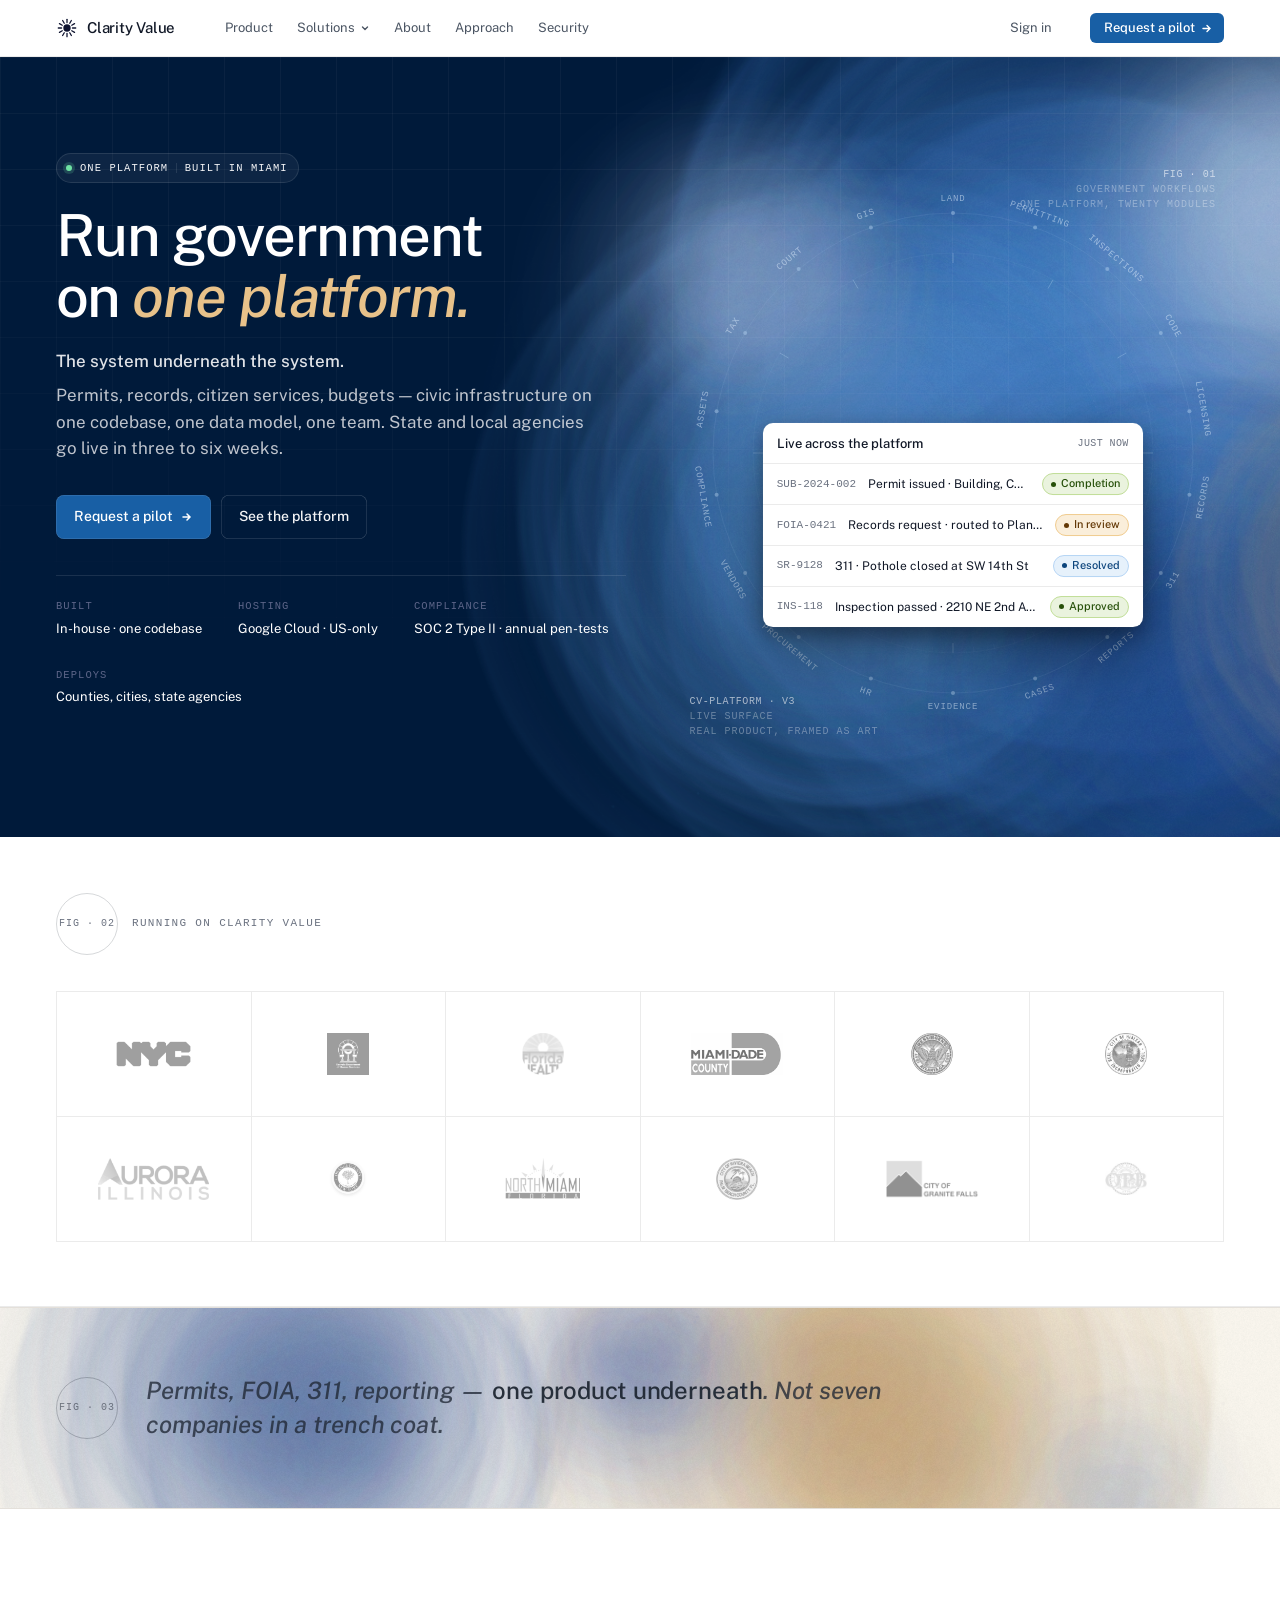
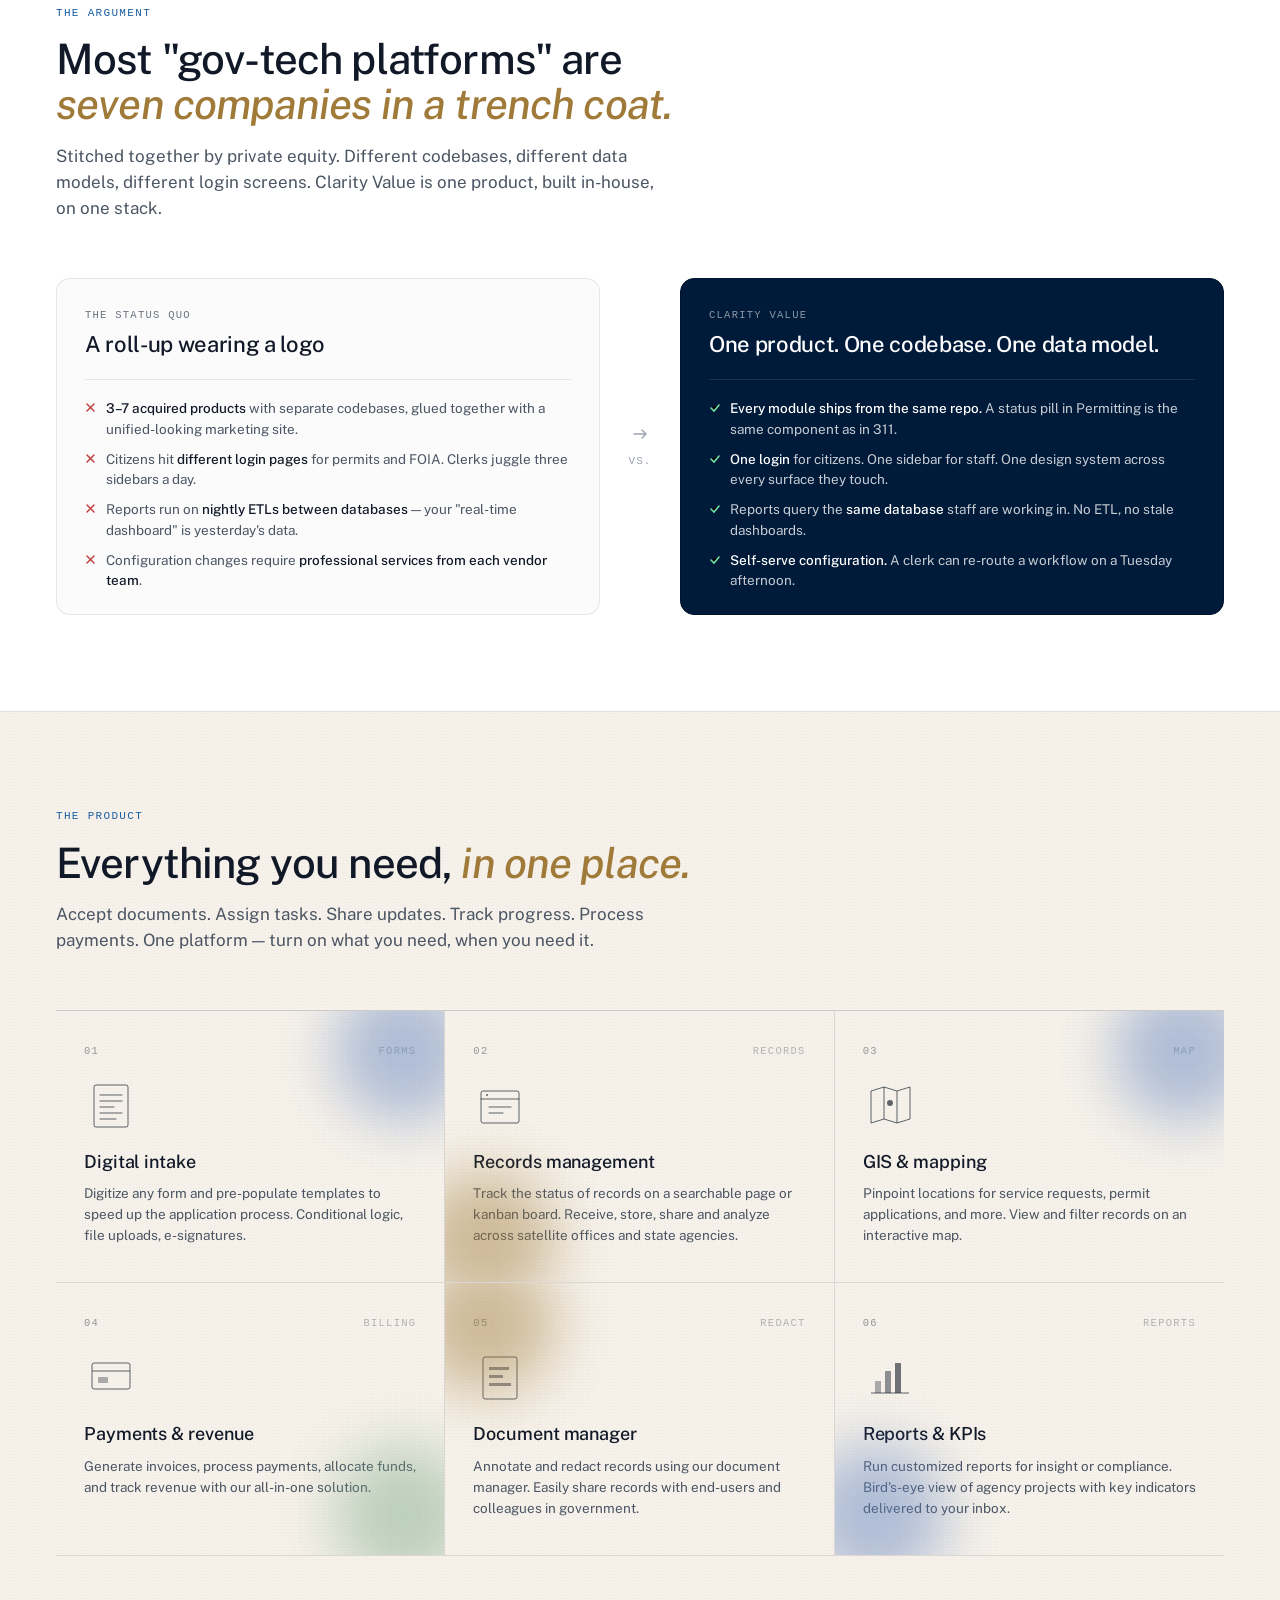
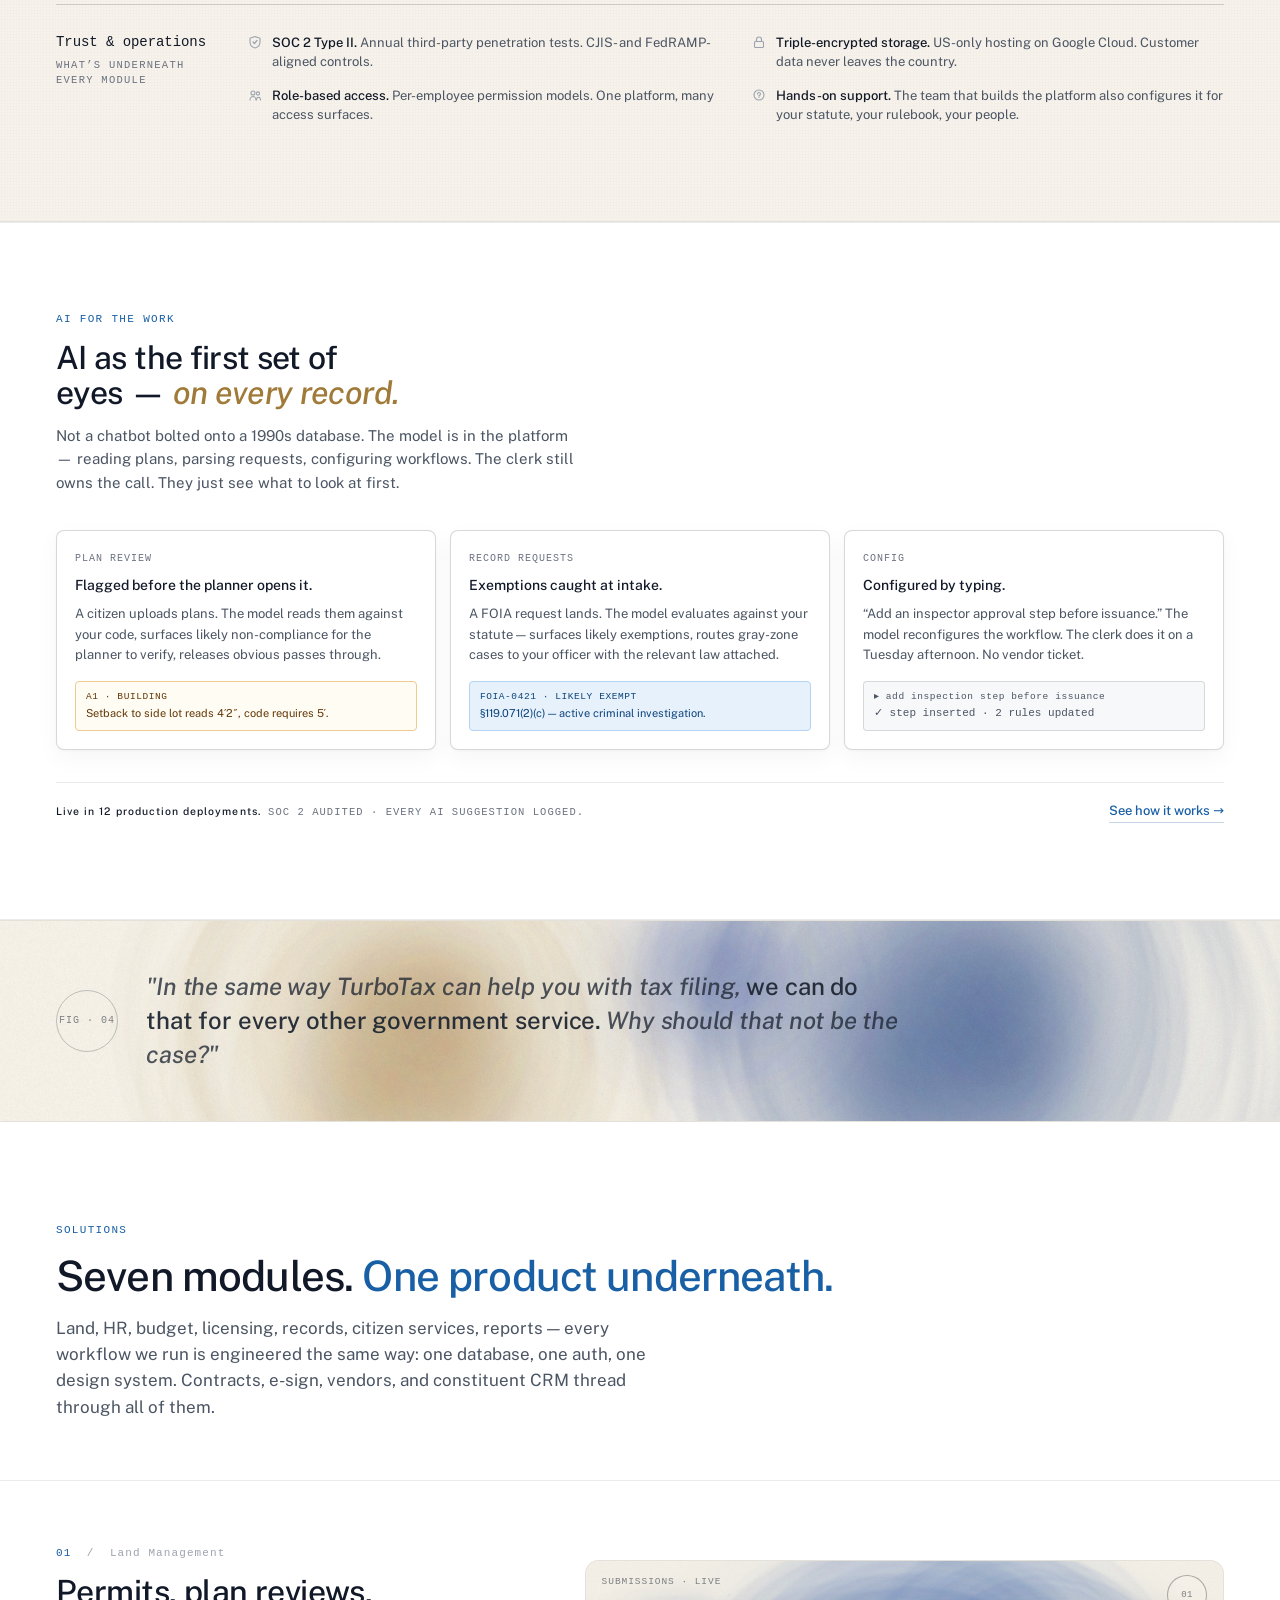
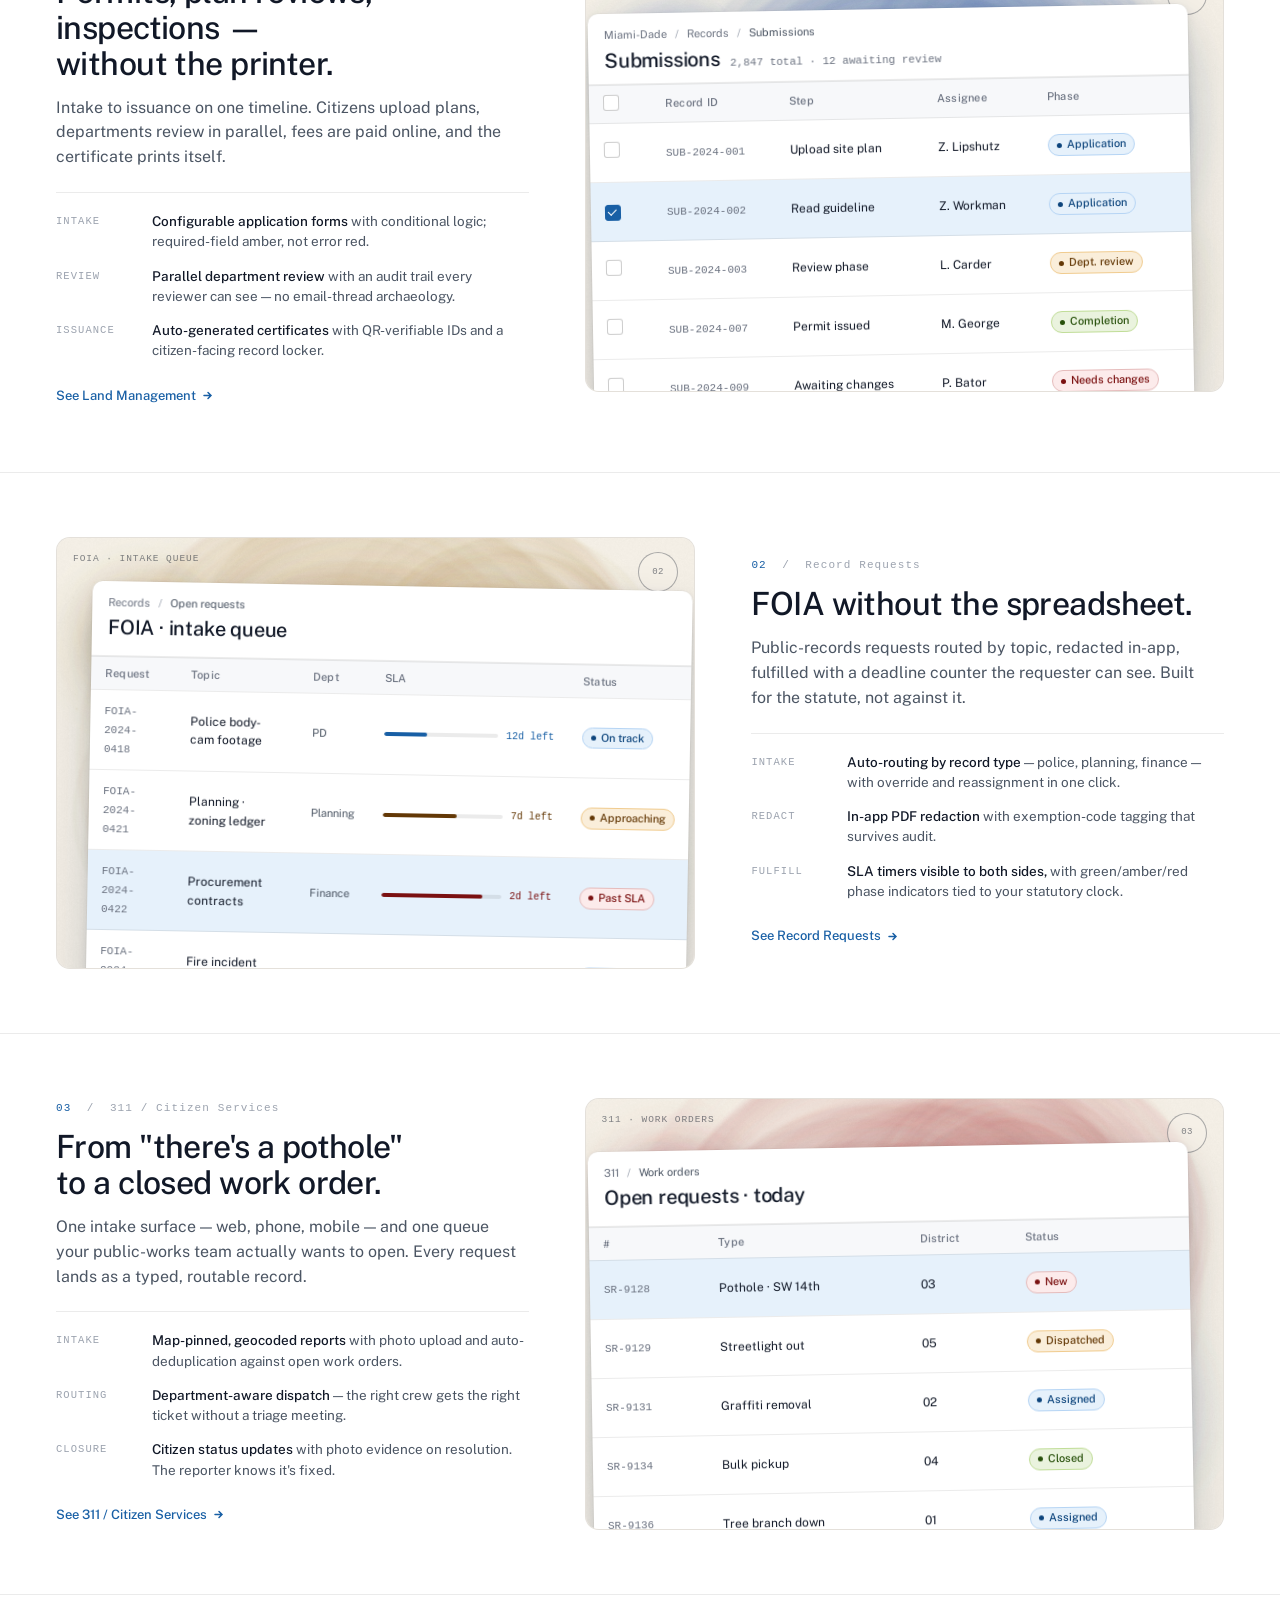
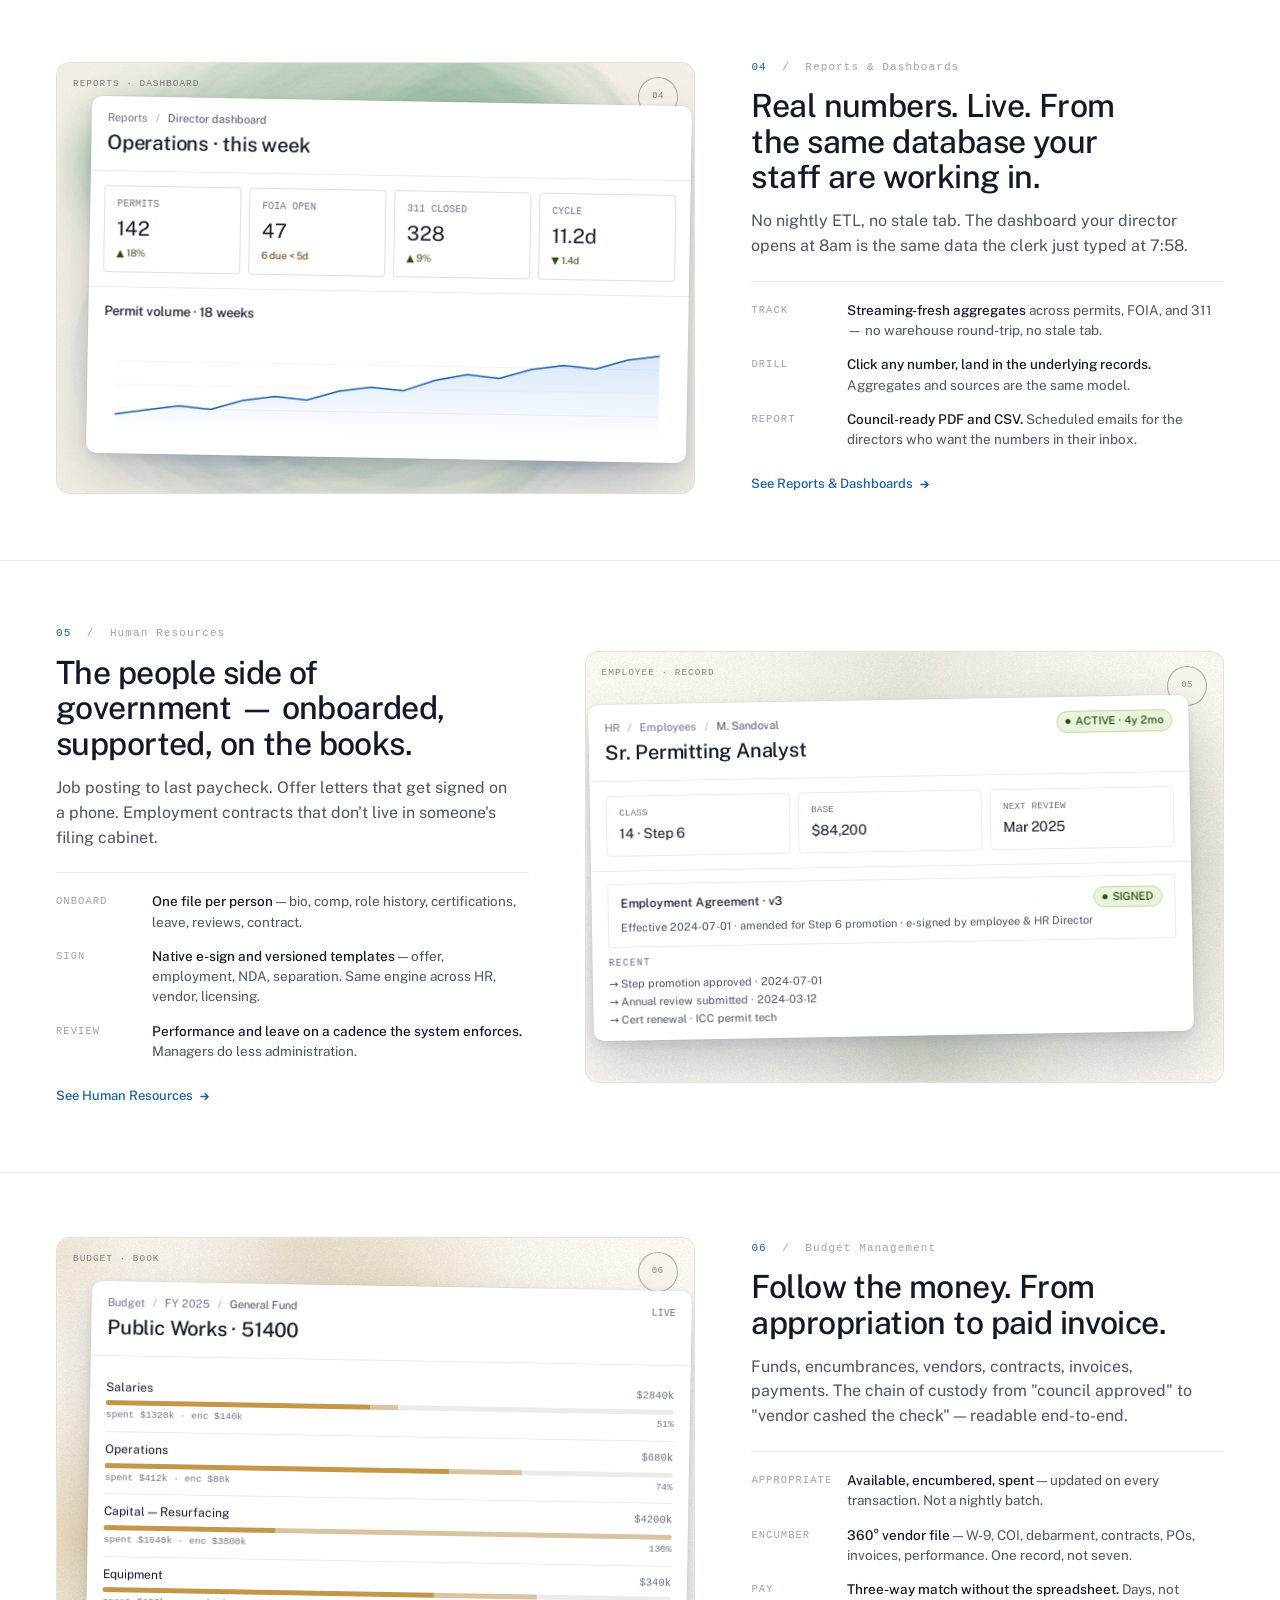
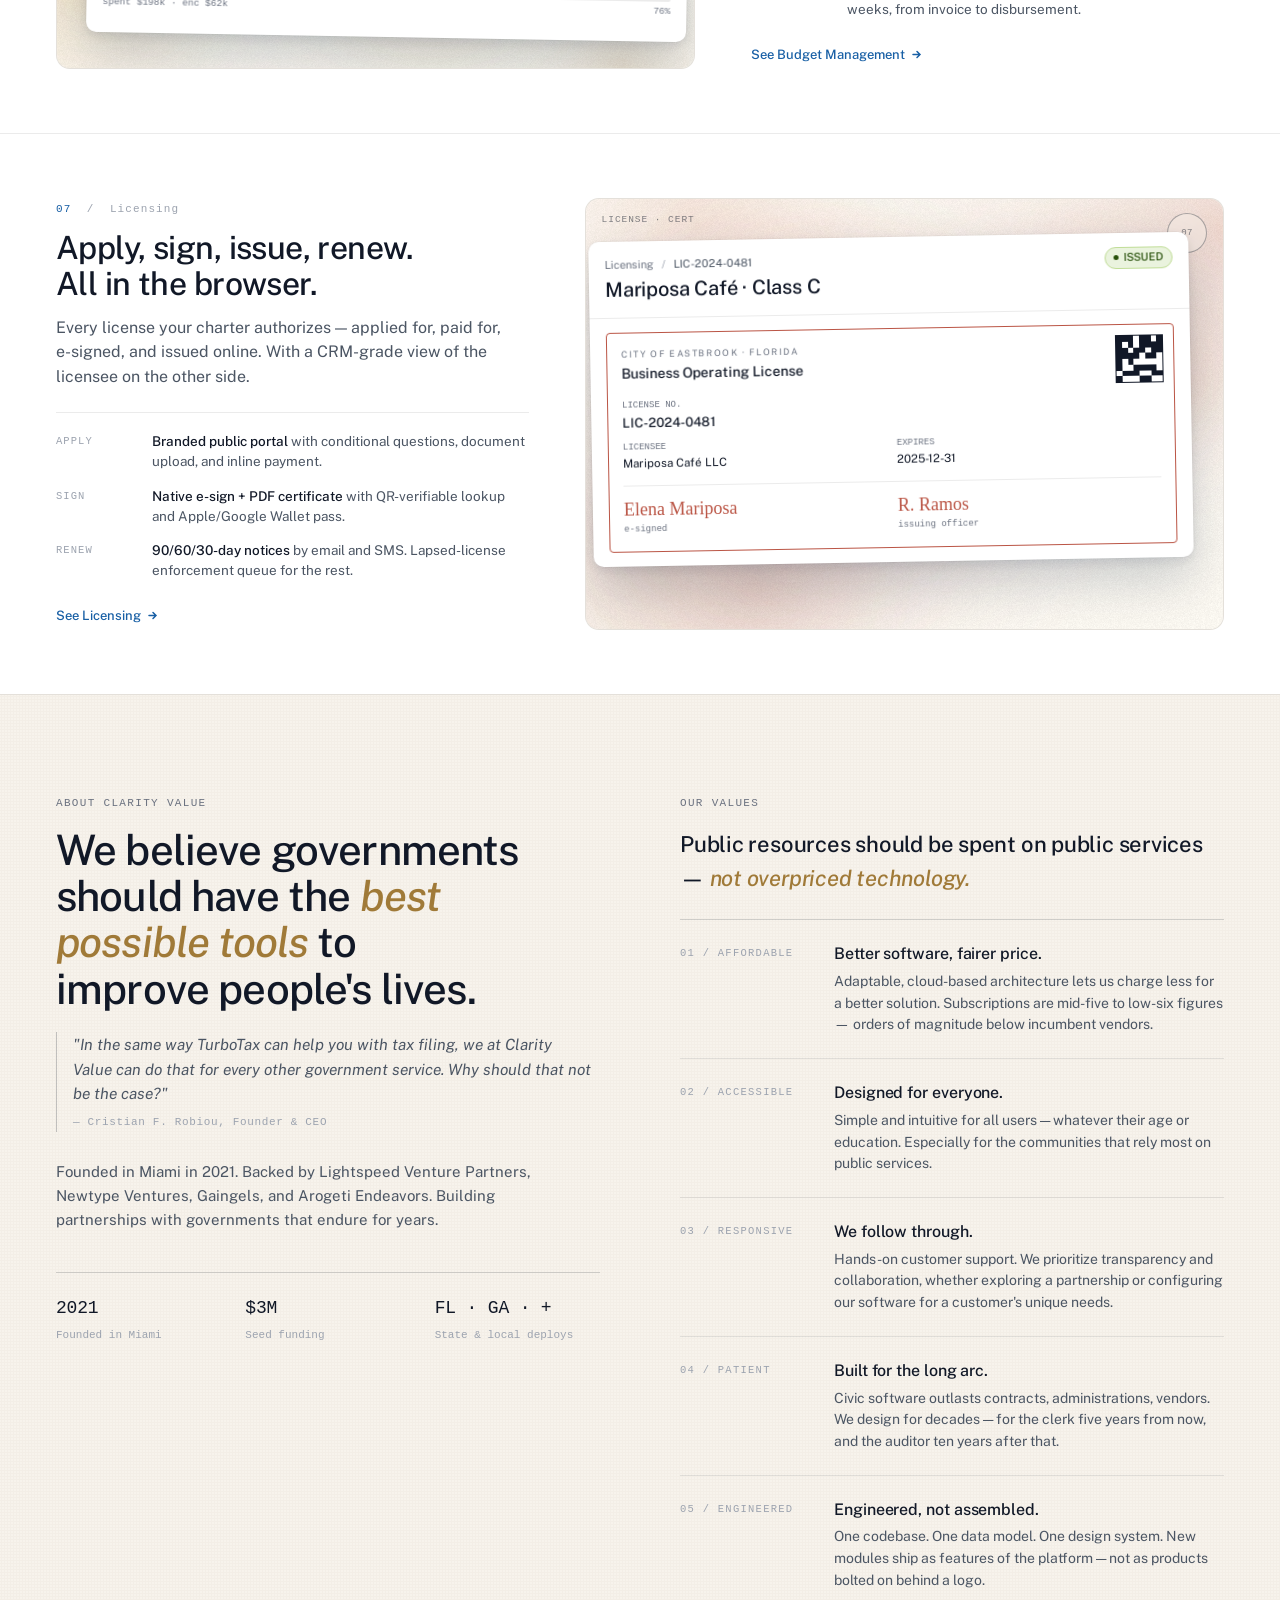
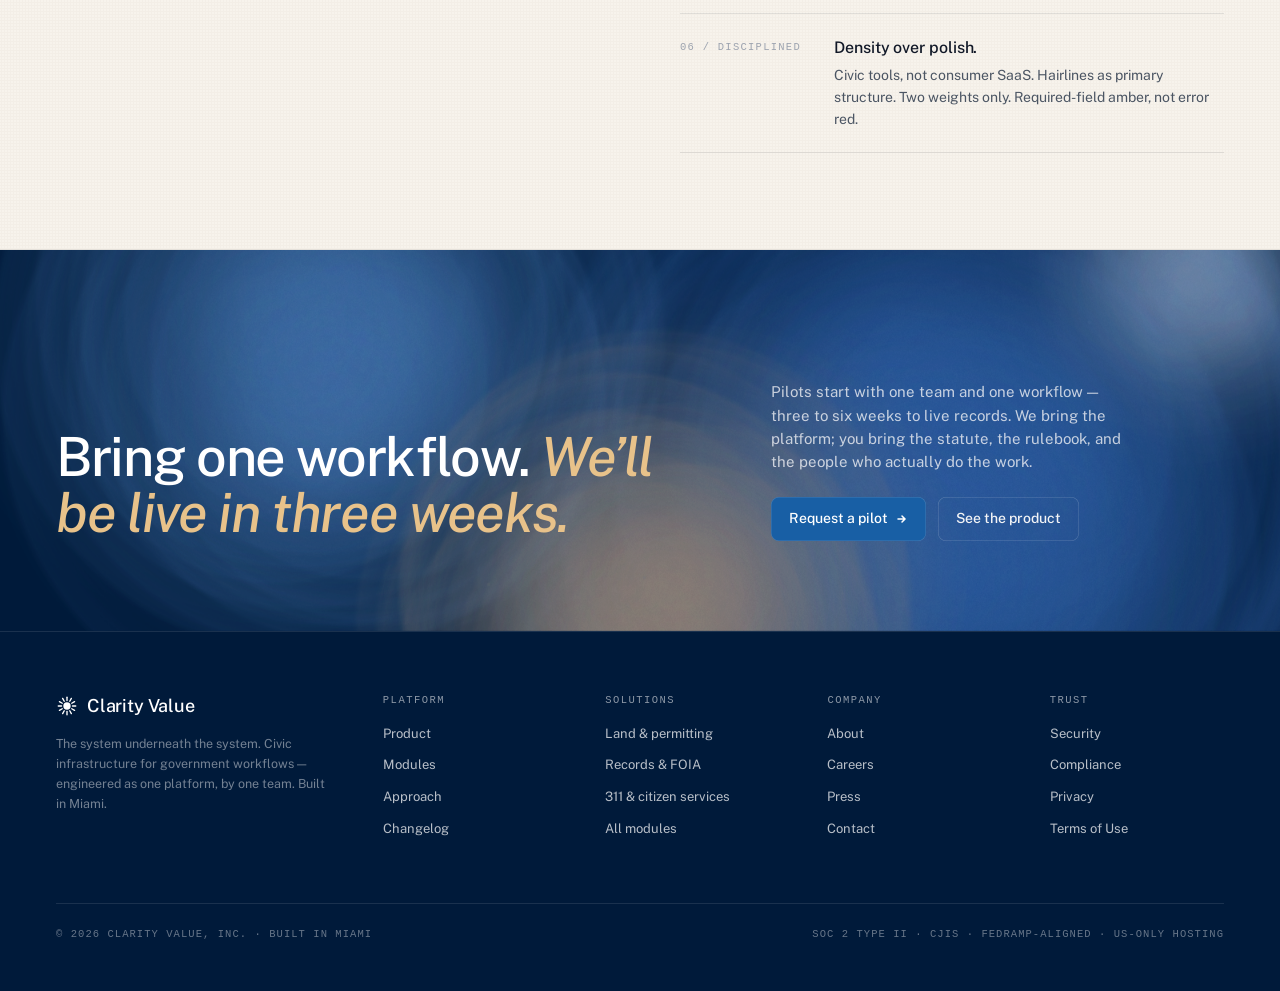
==== commit 881a1c87: "AI brand identity: new homepage AI section + /ai.html deep-dive + module lede mentions + BRAND_VOICE" ====
--- a/index.html
+++ b/index.html
@@ -205,6 +205,34 @@
 .cm-trust-item{display:flex;align-items:flex-start;gap:10px;font-size:13px;line-height:1.5;color:var(--cv-text-secondary)}
 .cm-trust-item svg{flex:0 0 auto;width:14px;height:14px;color:var(--cv-text-muted);margin-top:2px}
 .cm-trust-item b{color:var(--cv-text-primary);font-weight:500}
+
+/* ====== AI section — sits between the trust strip and breath 2.
+   White bg breaks the paper-paper visual rhythm. Bordered cards give the AI use cases
+   their own visual weight, distinct from the cap grid (which is borderless).
+   Frame: "AI as the first set of eyes — on every record." Three concrete cards
+   covering staff (plan review), citizen (FOIA), and architect (config). ====== */
+.cm-ai{background:#fff;border-top:0.5px solid var(--cv-line-hairline);border-bottom:0.5px solid var(--cv-line-hairline);padding:88px 0 96px}
+.cm-ai-head{max-width:560px;margin-bottom:36px}
+.cm-ai-head .cm-eyebrow{display:block;margin-bottom:12px}
+.cm-ai-h2{margin:0 0 14px;font-size:32px;font-weight:500;line-height:1.1;letter-spacing:-0.02em;color:var(--cv-text-primary);text-wrap:balance}
+.cm-ai-h2 em{font-style:normal;color:var(--cv-brand-blue);font-weight:500}
+.cm-ai-h2 em.cm-script{font-family:var(--cv-font-display);font-style:italic;color:#A07A38}
+.cm-ai-sub{margin:0;font-size:15px;line-height:1.55;color:var(--cv-text-secondary);max-width:520px}
+.cm-ai-cards{display:grid;grid-template-columns:repeat(3,1fr);gap:14px}
+.cm-ai-card{background:#fff;border:0.5px solid rgba(31,39,51,0.18);border-radius:8px;padding:20px 18px 18px;display:flex;flex-direction:column;gap:10px;box-shadow:0 1px 2px rgba(0,0,0,0.03),0 8px 24px rgba(0,0,0,0.04)}
+.cm-ai-card-eyebrow{font-family:var(--cv-font-mono);font-size:10px;font-weight:500;letter-spacing:0.10em;text-transform:uppercase;color:var(--cv-text-tertiary)}
+.cm-ai-card-h{margin:0;font-size:14px;font-weight:500;line-height:1.3;color:var(--cv-text-primary)}
+.cm-ai-card-b{margin:0;font-size:13px;line-height:1.55;color:var(--cv-text-secondary);flex:1}
+.cm-ai-card-demo{margin-top:6px;border-radius:4px;padding:8px 10px;font-size:11px;line-height:1.4}
+.cm-ai-card-demo--amber{background:#FFFCF4;border:0.5px solid #F0CB8E;color:#633806}
+.cm-ai-card-demo--blue{background:#E6F1FB;border:0.5px solid #B5D4F4;color:#0C447C}
+.cm-ai-card-demo--mono{background:#F7F8FA;border:0.5px solid rgba(0,0,0,0.13);color:var(--cv-text-secondary);font-family:var(--cv-font-mono)}
+.cm-ai-card-demo .label{display:block;font-family:var(--cv-font-mono);font-size:9.5px;letter-spacing:0.06em;margin-bottom:3px;font-weight:500}
+.cm-ai-foot{margin-top:32px;padding-top:18px;border-top:0.5px solid rgba(31,39,51,0.10);display:flex;justify-content:space-between;align-items:baseline;flex-wrap:wrap;gap:12px}
+.cm-ai-foot-meta{font-family:var(--cv-font-mono);font-size:10.5px;letter-spacing:0.10em;text-transform:uppercase;color:var(--cv-text-tertiary)}
+.cm-ai-foot-meta b{color:var(--cv-text-primary);font-weight:500;text-transform:none;font-family:var(--cv-font-sans)}
+.cm-ai-link{font-size:13px;font-weight:500;color:var(--cv-brand-blue);text-decoration:none;border-bottom:0.5px solid rgba(24,95,165,0.25);padding-bottom:1px}
+.cm-ai-link:hover{border-bottom-color:var(--cv-brand-blue)}
 
 /* ====== Modules — minimal frames; per-module wash inside ====== */
 .cm-modules{background:#fff}
@@ -383,6 +411,12 @@
   .cm-about-row{grid-template-columns:1fr;gap:40px;padding:48px 0}
   .cm-about-headline{font-size:30px;line-height:1.1}
   .cm-about-meta{grid-template-columns:1fr 1fr;gap:14px 24px}
+
+  /* AI section — collapse 3-col cards to 1-col, tighten padding, stack the foot row. */
+  .cm-ai{padding:56px 0 64px}
+  .cm-ai-h2{font-size:24px}
+  .cm-ai-cards{grid-template-columns:1fr;gap:12px}
+  .cm-ai-foot{flex-direction:column;align-items:flex-start;gap:10px}
 
   /* Philosophy / Approach section — tighten 110px desktop padding for mobile,
      collapse the 4-col principles grid, swap left-borders for top-borders. */
@@ -694,6 +728,53 @@
     </div>
   </section>
 
+  <!-- AI SECTION — added 2026-05-05 (Tuesday). Brand foundation move:
+       AI as the first set of eyes on every record. Three concrete proof points
+       across staff (plan review), citizen (FOIA), and architect (workflow config).
+       Footer link routes to /ai.html for the deep-dive. -->
+  <section class="cm-ai" id="ai">
+    <div class="cm-wrap">
+      <div class="cm-ai-head">
+        <span class="cm-eyebrow cm-eyebrow--blue">AI for the work</span>
+        <h2 class="cm-ai-h2">AI as the first set of eyes &mdash; <em class="cm-script">on every record.</em></h2>
+        <p class="cm-ai-sub">Not a chatbot bolted onto a 1990s database. The model is in the platform &mdash; reading plans, parsing requests, configuring workflows. The clerk still owns the call. They just see what to look at first.</p>
+      </div>
+      <div class="cm-ai-cards">
+        <div class="cm-ai-card">
+          <span class="cm-ai-card-eyebrow">Plan review</span>
+          <h3 class="cm-ai-card-h">Flagged before the planner opens it.</h3>
+          <p class="cm-ai-card-b">A citizen uploads plans. The model reads them against your code, surfaces likely non-compliance for the planner to verify, releases obvious passes through.</p>
+          <div class="cm-ai-card-demo cm-ai-card-demo--amber">
+            <span class="label">A1 &middot; BUILDING</span>
+            Setback to side lot reads 4&prime;2&Prime;, code requires 5&prime;.
+          </div>
+        </div>
+        <div class="cm-ai-card">
+          <span class="cm-ai-card-eyebrow">Record requests</span>
+          <h3 class="cm-ai-card-h">Exemptions caught at intake.</h3>
+          <p class="cm-ai-card-b">A FOIA request lands. The model evaluates against your statute &mdash; surfaces likely exemptions, routes gray-zone cases to your officer with the relevant law attached.</p>
+          <div class="cm-ai-card-demo cm-ai-card-demo--blue">
+            <span class="label">FOIA-0421 &middot; LIKELY EXEMPT</span>
+            &sect;119.071(2)(c) &mdash; active criminal investigation.
+          </div>
+        </div>
+        <div class="cm-ai-card">
+          <span class="cm-ai-card-eyebrow">Config</span>
+          <h3 class="cm-ai-card-h">Configured by typing.</h3>
+          <p class="cm-ai-card-b">&ldquo;Add an inspector approval step before issuance.&rdquo; The model reconfigures the workflow. The clerk does it on a Tuesday afternoon. No vendor ticket.</p>
+          <div class="cm-ai-card-demo cm-ai-card-demo--mono">
+            <span class="label">&#9656; add inspection step before issuance</span>
+            &#10003; step inserted &middot; 2 rules updated
+          </div>
+        </div>
+      </div>
+      <div class="cm-ai-foot">
+        <span class="cm-ai-foot-meta"><b>Live in 12 production deployments.</b> SOC 2 audited &middot; every AI suggestion logged.</span>
+        <a class="cm-ai-link" href="ai.html">See how it works &rarr;</a>
+      </div>
+    </div>
+  </section>
+
   <!-- BREATH 2 -->
   <div class="cm-breath cm-breath--alt" aria-hidden="true">
     <div class="cm-breath-line">
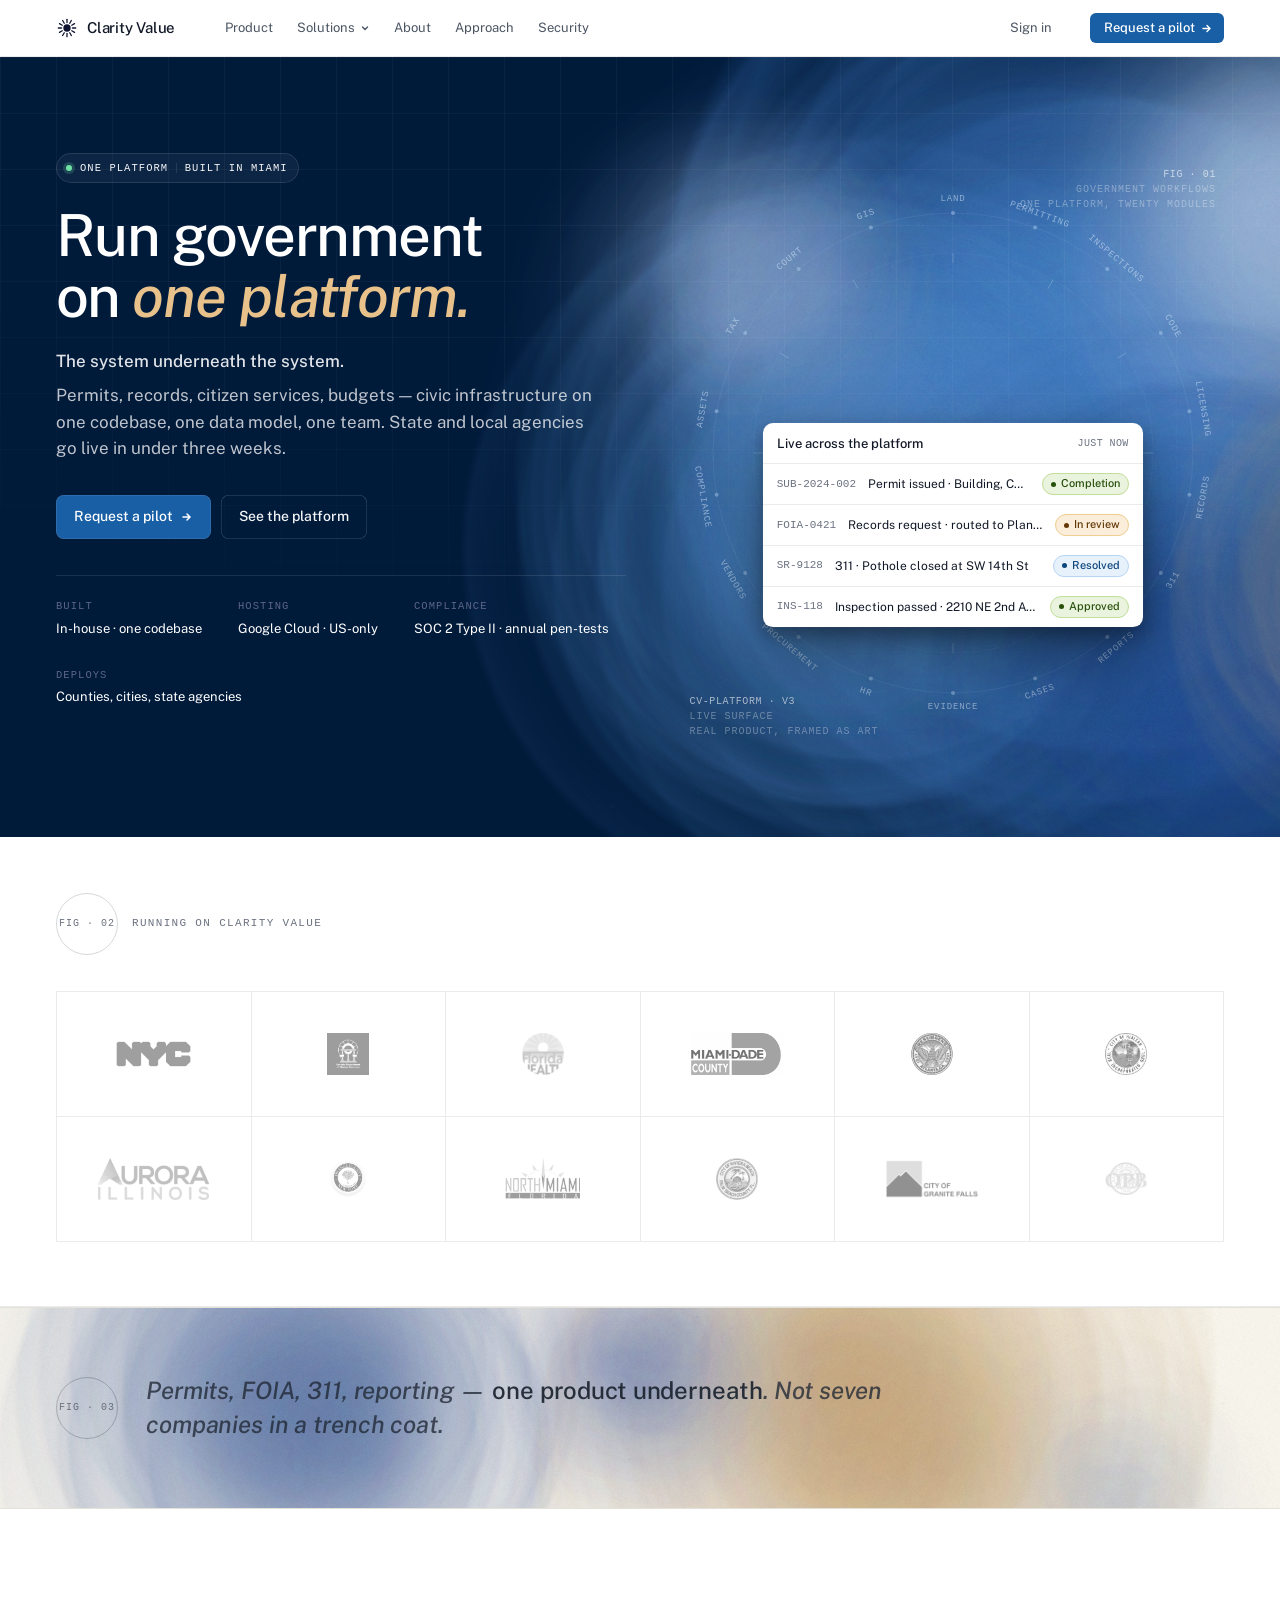
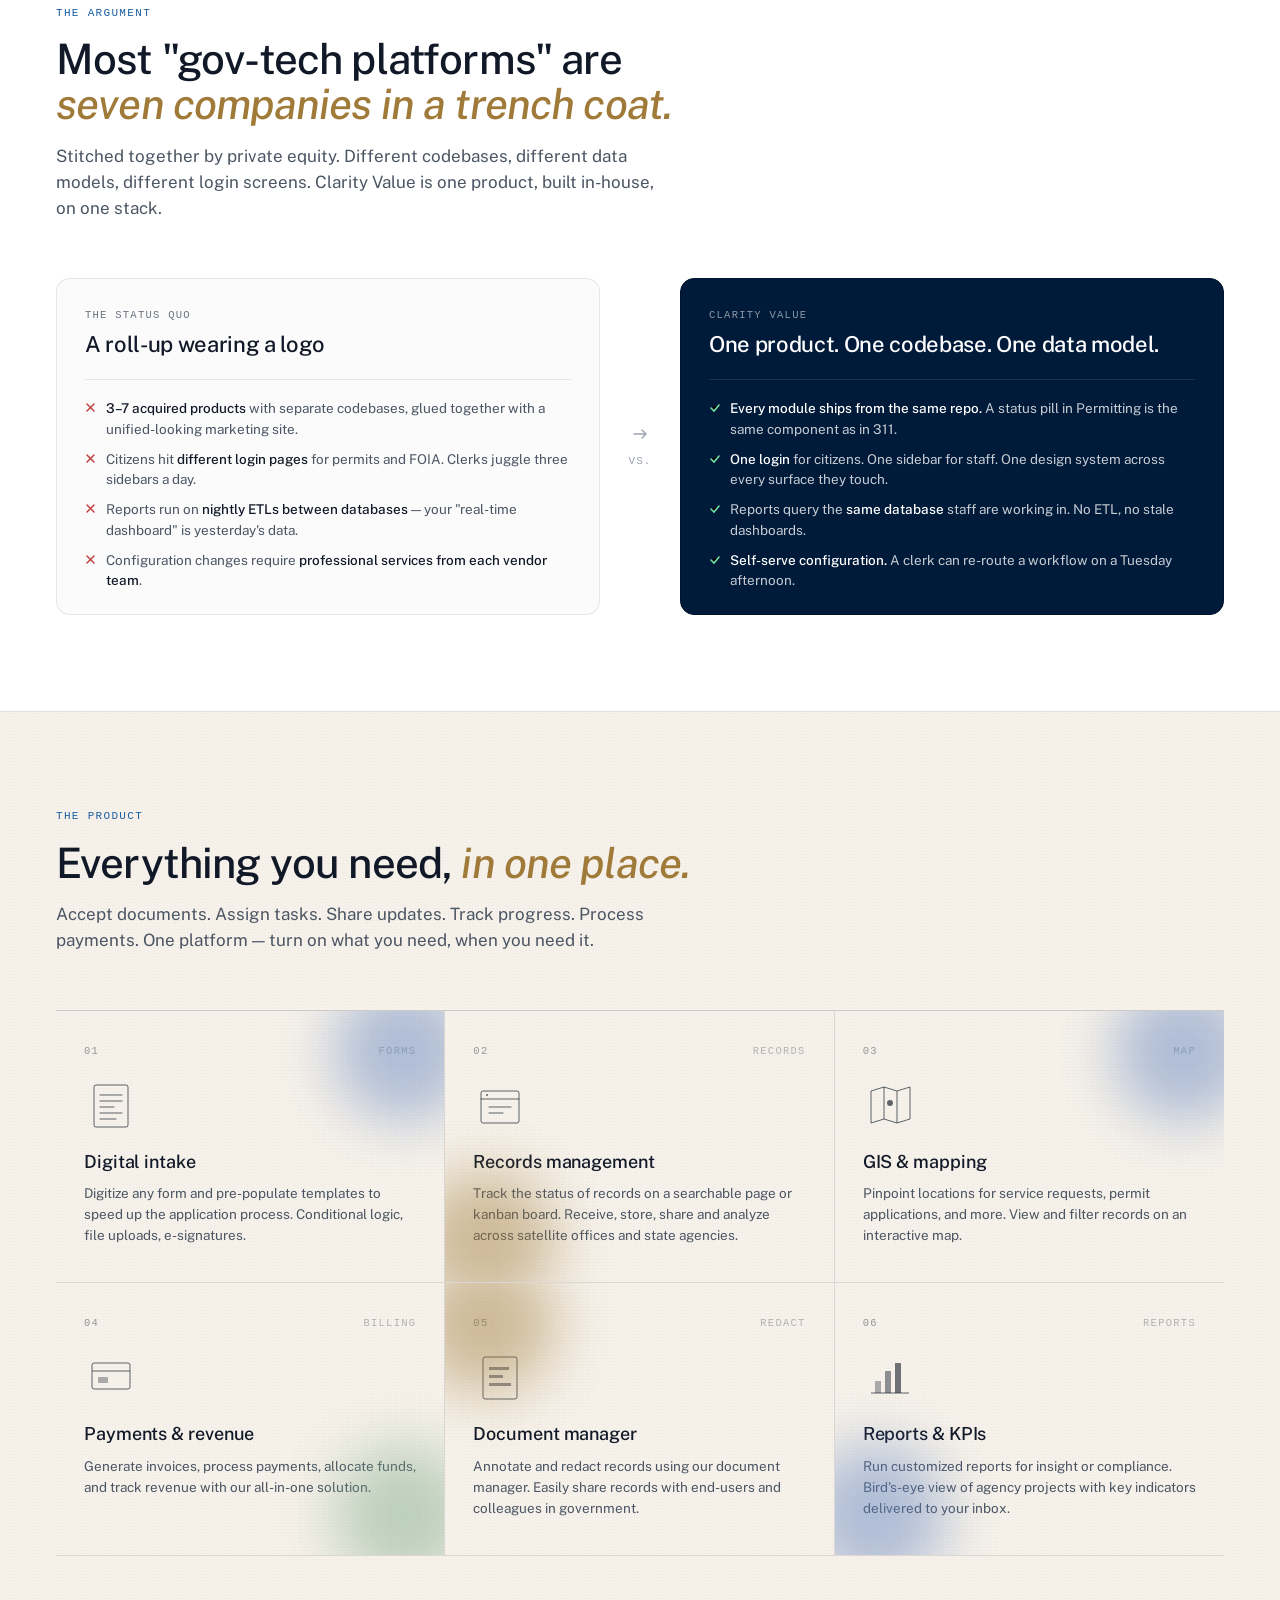
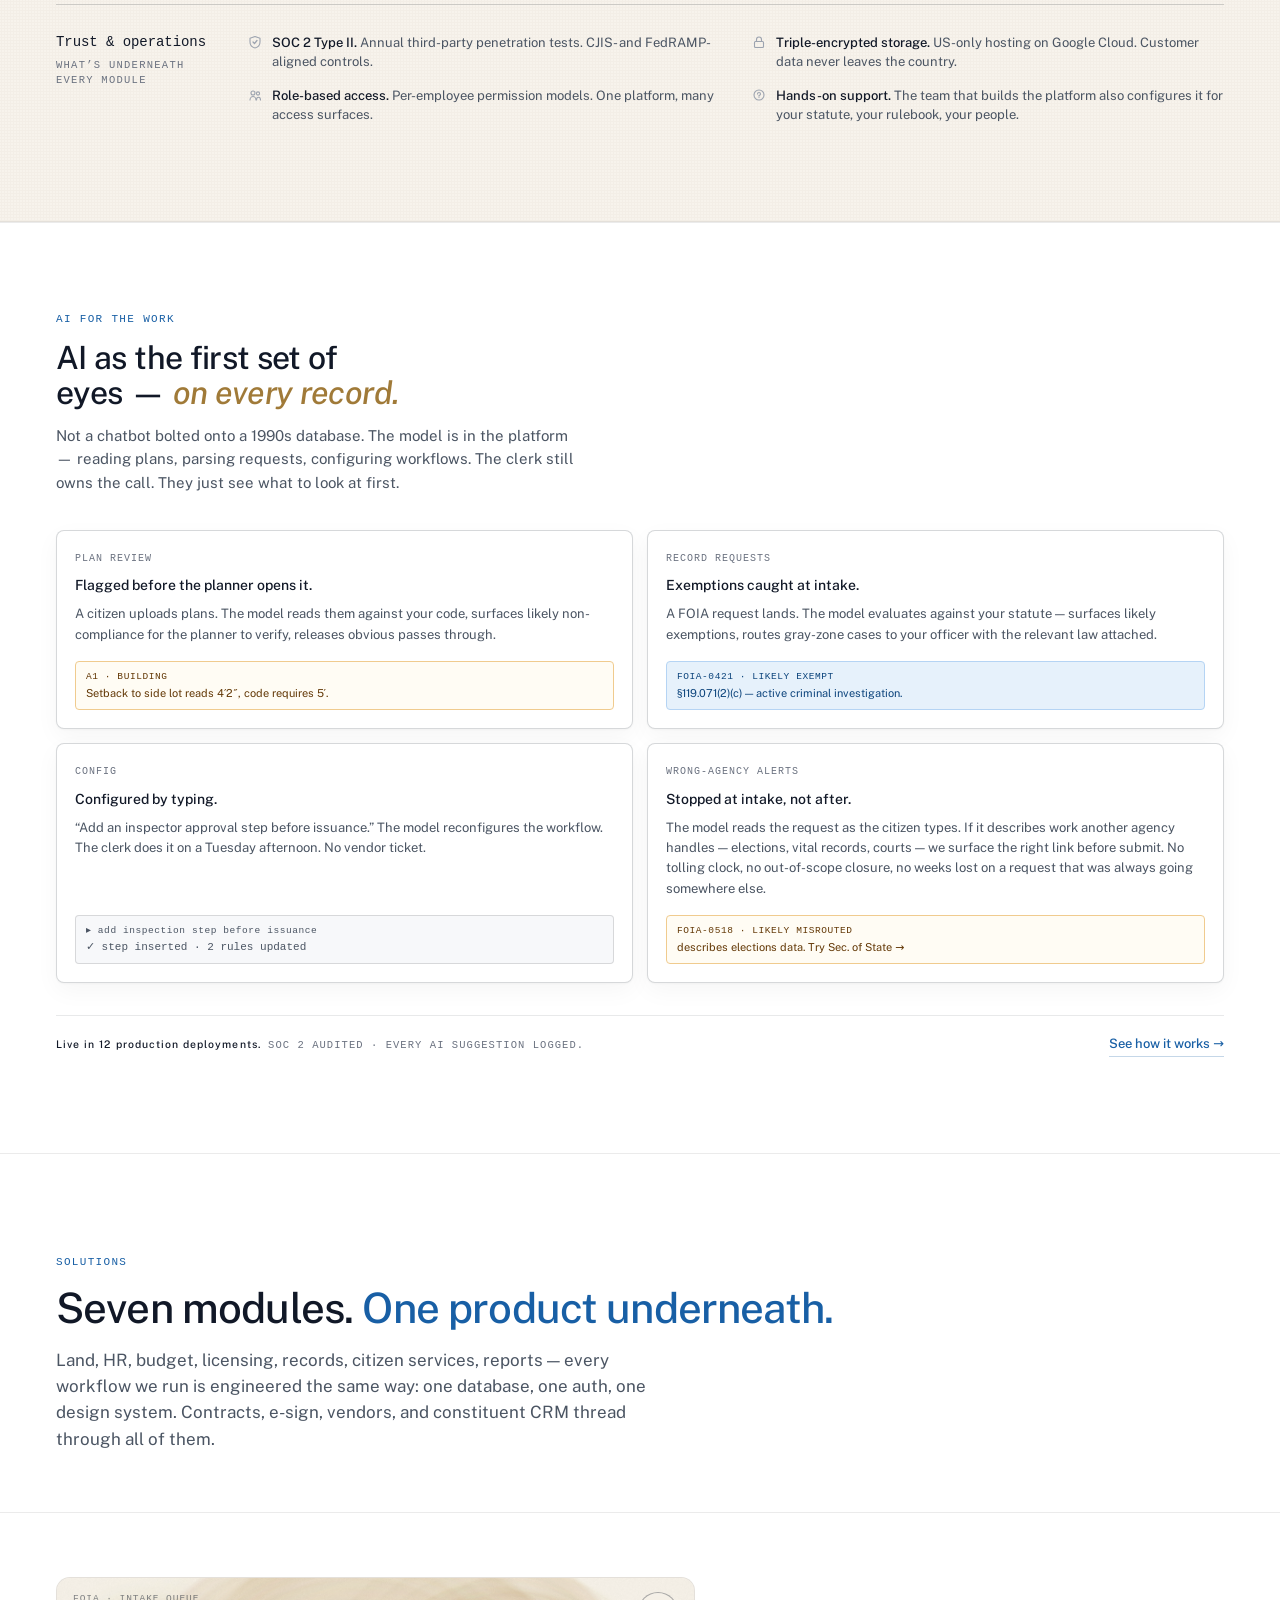
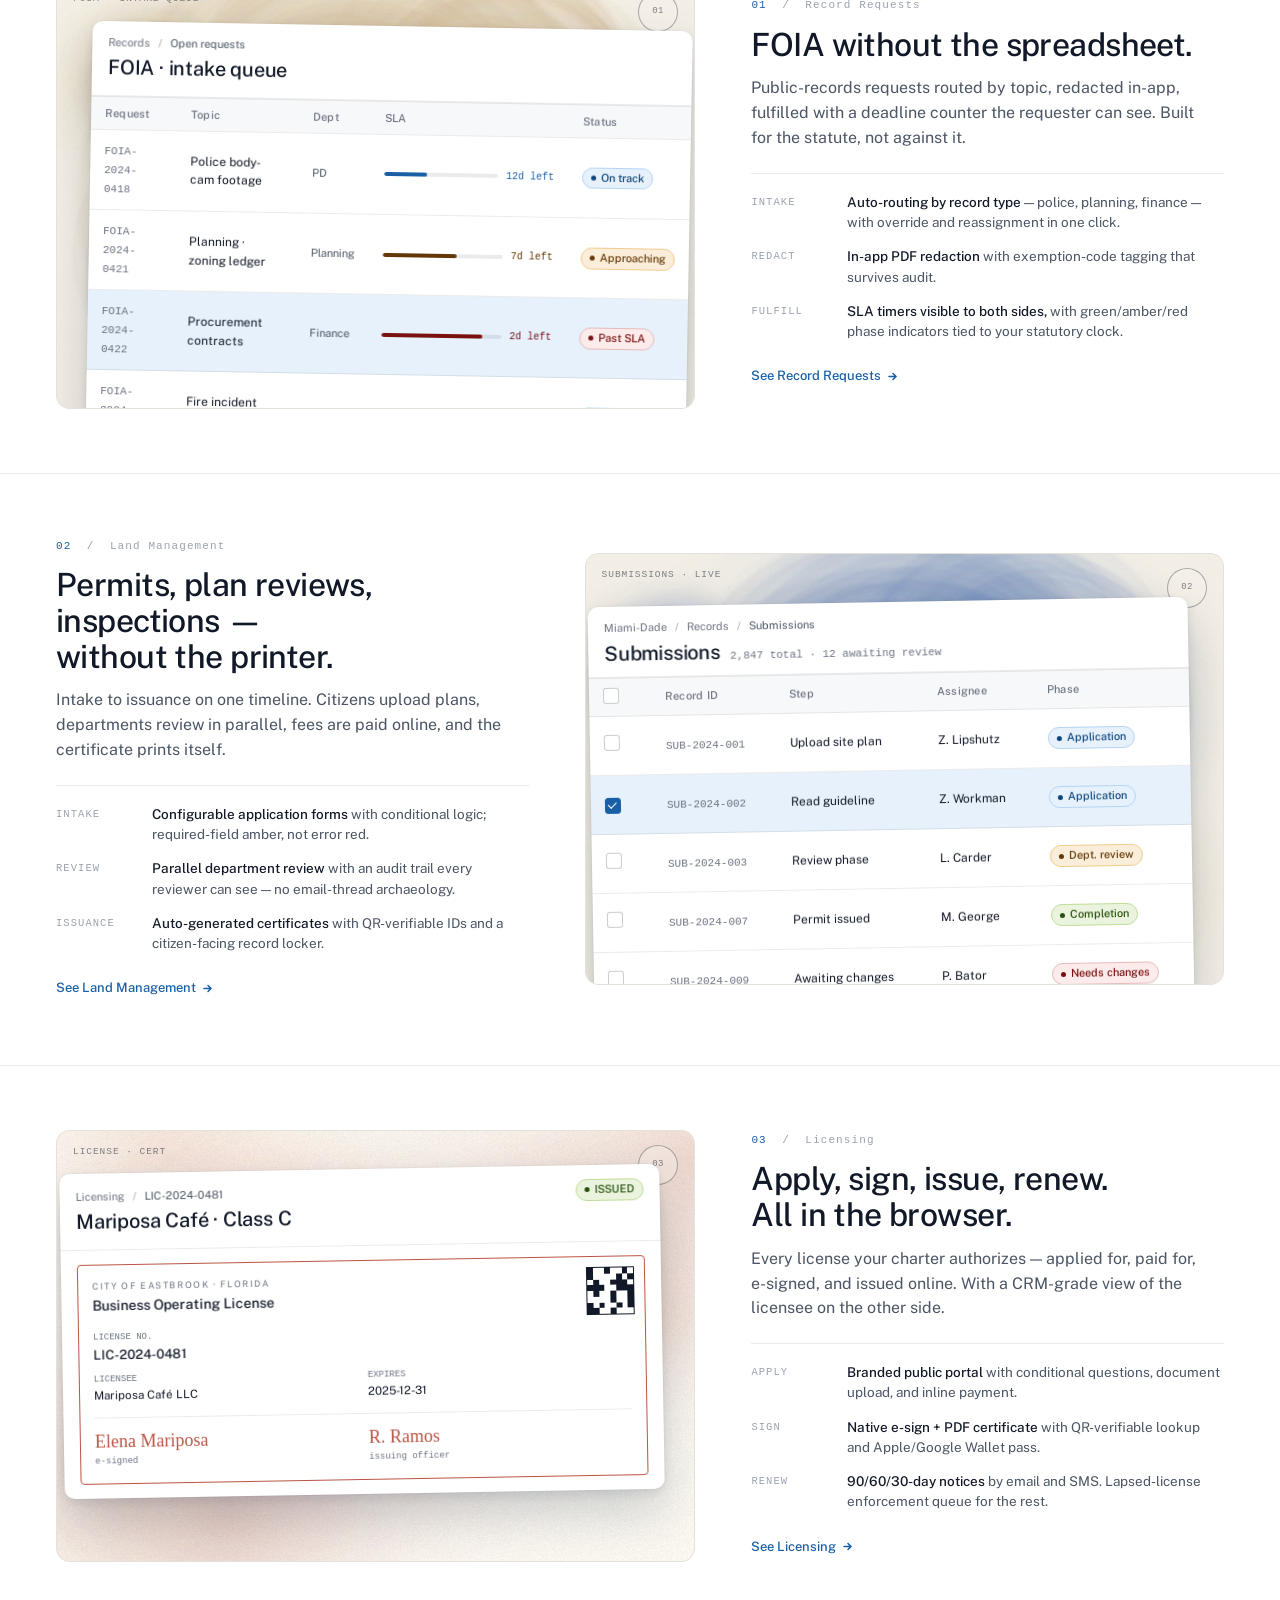
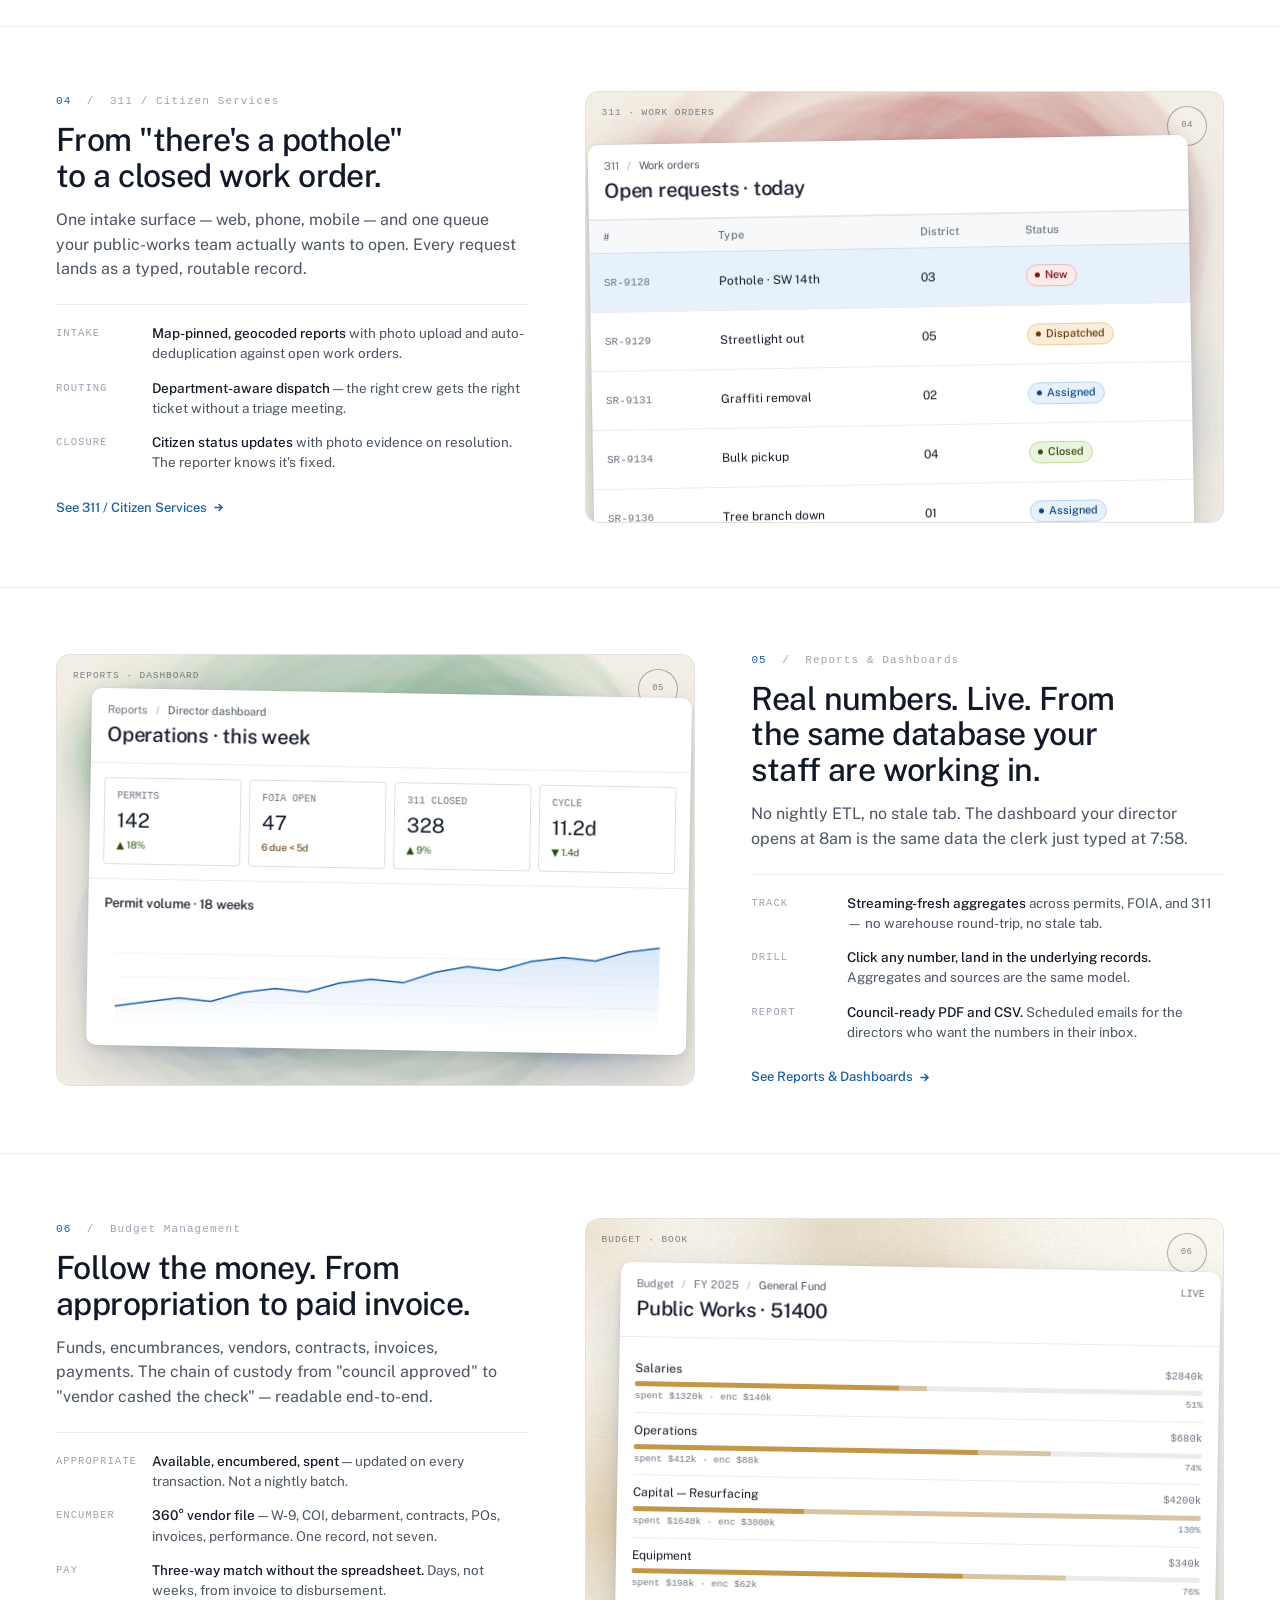
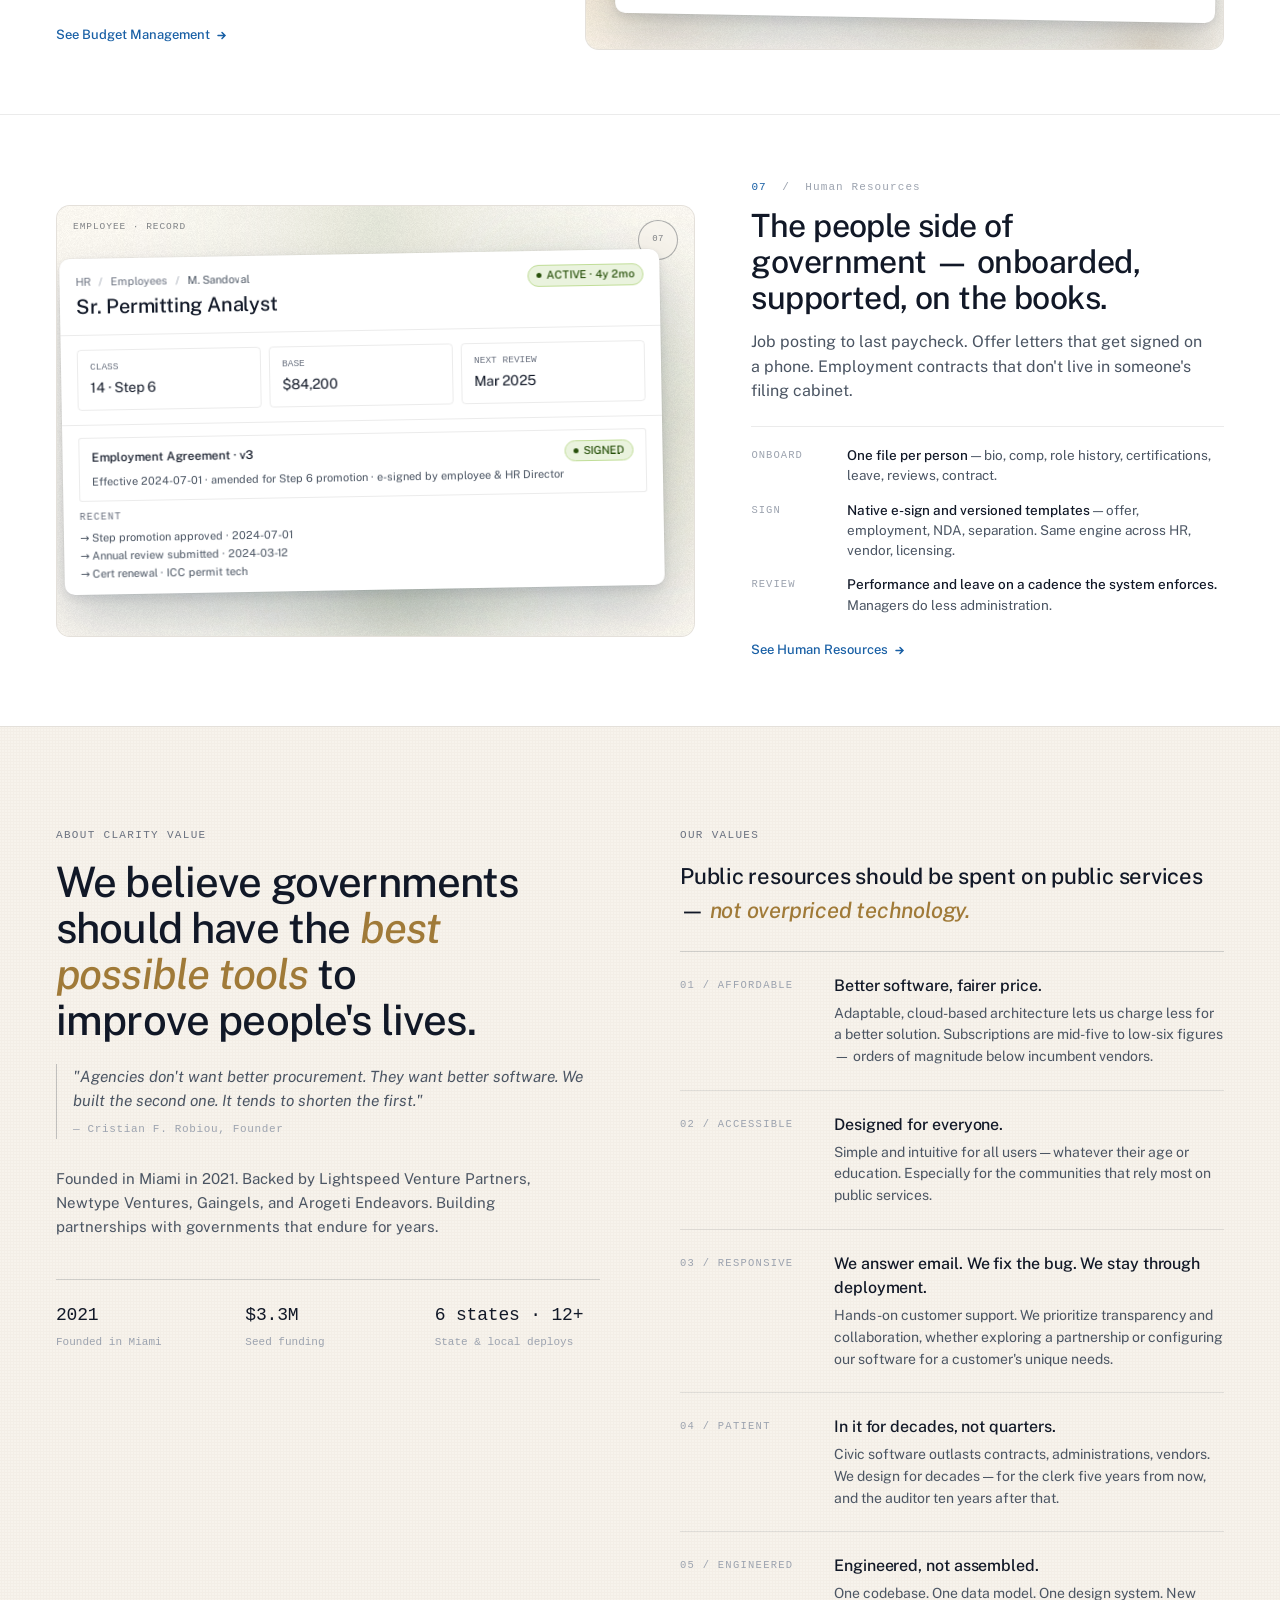
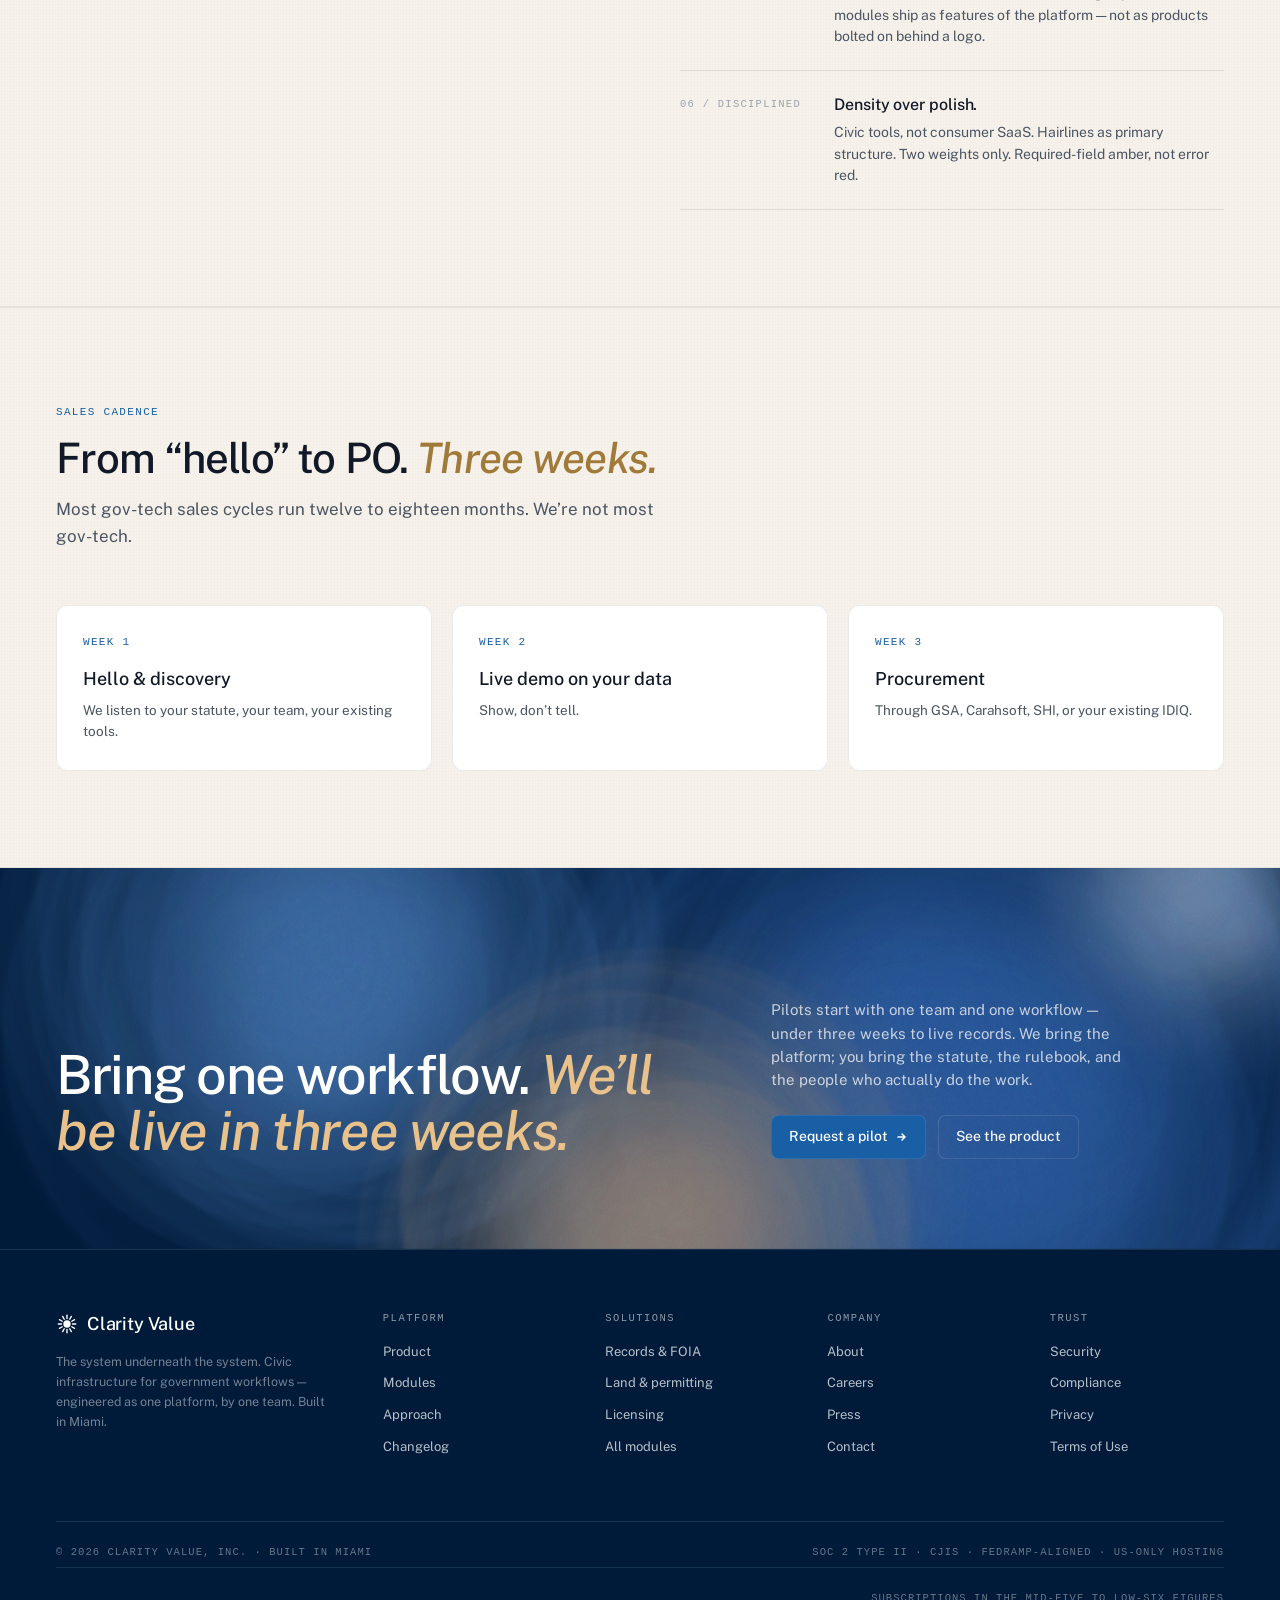
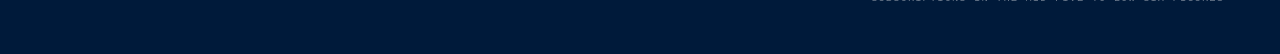
==== commit 7d0fd12b: "Homepage copy pass — May 12 batch - Hero + meta: 'three to six weeks' → 'under three weeks' - Stats:" ====
--- a/index.html
+++ b/index.html
@@ -4,7 +4,7 @@
 <meta charset="utf-8" />
 <meta name="viewport" content="width=device-width,initial-scale=1" />
 <title>Run government on one platform — Clarity Value</title>
-<meta name="description" content="Permits, records, citizen services, budgets — civic infrastructure on one platform. State and local agencies go live in three to six weeks." />
+<meta name="description" content="Permits, records, citizen services, budgets — civic infrastructure on one platform. State and local agencies go live in under three weeks." />
 
 <!-- Open Graph (iMessage / Facebook / LinkedIn / Slack) -->
 <meta property="og:type" content="website" />
@@ -218,7 +218,7 @@
 .cm-ai-h2 em{font-style:normal;color:var(--cv-brand-blue);font-weight:500}
 .cm-ai-h2 em.cm-script{font-family:var(--cv-font-display);font-style:italic;color:#A07A38}
 .cm-ai-sub{margin:0;font-size:15px;line-height:1.55;color:var(--cv-text-secondary);max-width:520px}
-.cm-ai-cards{display:grid;grid-template-columns:repeat(3,1fr);gap:14px}
+.cm-ai-cards{display:grid;grid-template-columns:repeat(2,1fr);gap:14px}
 .cm-ai-card{background:#fff;border:0.5px solid rgba(31,39,51,0.18);border-radius:8px;padding:20px 18px 18px;display:flex;flex-direction:column;gap:10px;box-shadow:0 1px 2px rgba(0,0,0,0.03),0 8px 24px rgba(0,0,0,0.04)}
 .cm-ai-card-eyebrow{font-family:var(--cv-font-mono);font-size:10px;font-weight:500;letter-spacing:0.10em;text-transform:uppercase;color:var(--cv-text-tertiary)}
 .cm-ai-card-h{margin:0;font-size:14px;font-weight:500;line-height:1.3;color:var(--cv-text-primary)}
@@ -467,30 +467,20 @@
           <svg class="cm-nav-dd-chev" viewBox="0 0 10 10" fill="none" aria-hidden="true"><path d="M2.5 4l2.5 2.5L7.5 4" stroke="currentColor" stroke-width="1.4" stroke-linecap="round" stroke-linejoin="round"/></svg>
         </button>
         <div class="cm-nav-dd-panel" role="menu">
+          <a class="cm-nav-dd-item" href="record-requests.html" role="menuitem">
+            <span class="cm-nav-dd-k" aria-hidden="true"><svg viewBox="0 0 24 24" fill="none"><path d="M3 7a2 2 0 012-2h4l2 2h8a2 2 0 012 2v10a2 2 0 01-2 2H5a2 2 0 01-2-2V7z" stroke="currentColor" stroke-width="1.5" stroke-linejoin="round"/><path d="M8 13h8M8 16h5" stroke="currentColor" stroke-width="1.5" stroke-linecap="round"/></svg></span>
+            <span class="cm-nav-dd-h">Record Requests</span>
+            <span class="cm-nav-dd-b">Public-records routed, redacted, fulfilled.</span>
+          </a>
           <a class="cm-nav-dd-item" href="land-management.html" role="menuitem">
             <span class="cm-nav-dd-k" aria-hidden="true"><svg viewBox="0 0 24 24" fill="none"><path d="M4 21V8l8-4 8 4v13M9 21v-6h6v6" stroke="currentColor" stroke-width="1.5" stroke-linecap="round" stroke-linejoin="round"/><circle cx="8" cy="11.5" r="0.6" fill="currentColor"/><circle cx="12" cy="11.5" r="0.6" fill="currentColor"/><circle cx="16" cy="11.5" r="0.6" fill="currentColor"/></svg></span>
             <span class="cm-nav-dd-h">Land Management</span>
             <span class="cm-nav-dd-b">Permits, plan reviews, inspections.</span>
           </a>
-          <a class="cm-nav-dd-item" href="human-resources.html" role="menuitem">
-            <span class="cm-nav-dd-k" aria-hidden="true"><svg viewBox="0 0 24 24" fill="none"><circle cx="12" cy="8" r="3.5" stroke="currentColor" stroke-width="1.5"/><path d="M4.5 20a7.5 7.5 0 0115 0" stroke="currentColor" stroke-width="1.5" stroke-linecap="round"/></svg></span>
-            <span class="cm-nav-dd-h">Human Resources</span>
-            <span class="cm-nav-dd-b">Onboarding, contracts, the people-side.</span>
-          </a>
-          <a class="cm-nav-dd-item" href="budget-management.html" role="menuitem">
-            <span class="cm-nav-dd-k" aria-hidden="true"><svg viewBox="0 0 24 24" fill="none"><circle cx="12" cy="12" r="8.5" stroke="currentColor" stroke-width="1.5"/><path d="M12 7v10M14.5 9.5a2.5 2.5 0 00-2.5-1.5h-.5a2 2 0 000 4h1a2 2 0 010 4H12a2.5 2.5 0 01-2.5-1.5" stroke="currentColor" stroke-width="1.5" stroke-linecap="round"/></svg></span>
-            <span class="cm-nav-dd-h">Budget Management</span>
-            <span class="cm-nav-dd-b">Funds, vendors, encumbrances, payments.</span>
-          </a>
           <a class="cm-nav-dd-item" href="licensing.html" role="menuitem">
             <span class="cm-nav-dd-k" aria-hidden="true"><svg viewBox="0 0 24 24" fill="none"><path d="M12 3l8 3v6c0 5-3.5 8.5-8 9-4.5-.5-8-4-8-9V6l8-3z" stroke="currentColor" stroke-width="1.5" stroke-linejoin="round"/><path d="M9 12l2 2 4-4" stroke="currentColor" stroke-width="1.5" stroke-linecap="round" stroke-linejoin="round"/></svg></span>
             <span class="cm-nav-dd-h">Licensing</span>
             <span class="cm-nav-dd-b">Applications and renewals, signed online.</span>
-          </a>
-          <a class="cm-nav-dd-item" href="record-requests.html" role="menuitem">
-            <span class="cm-nav-dd-k" aria-hidden="true"><svg viewBox="0 0 24 24" fill="none"><path d="M3 7a2 2 0 012-2h4l2 2h8a2 2 0 012 2v10a2 2 0 01-2 2H5a2 2 0 01-2-2V7z" stroke="currentColor" stroke-width="1.5" stroke-linejoin="round"/><path d="M8 13h8M8 16h5" stroke="currentColor" stroke-width="1.5" stroke-linecap="round"/></svg></span>
-            <span class="cm-nav-dd-h">Record Requests</span>
-            <span class="cm-nav-dd-b">Public-records routed, redacted, fulfilled.</span>
           </a>
           <a class="cm-nav-dd-item" href="311.html" role="menuitem">
             <span class="cm-nav-dd-k" aria-hidden="true"><svg viewBox="0 0 24 24" fill="none"><path d="M21 12c0 4.4-4 8-9 8a9.6 9.6 0 01-3.8-.7L3 21l1.5-4.4A8.2 8.2 0 013 12c0-4.4 4-8 9-8s9 3.6 9 8z" stroke="currentColor" stroke-width="1.5" stroke-linejoin="round"/><circle cx="8.5" cy="12" r="0.9" fill="currentColor"/><circle cx="12" cy="12" r="0.9" fill="currentColor"/><circle cx="15.5" cy="12" r="0.9" fill="currentColor"/></svg></span>
@@ -501,6 +491,16 @@
             <span class="cm-nav-dd-k" aria-hidden="true"><svg viewBox="0 0 24 24" fill="none"><path d="M3 21h18" stroke="currentColor" stroke-width="1.5" stroke-linecap="round"/><path d="M7 21V11M12 21V5M17 21v-7" stroke="currentColor" stroke-width="1.5" stroke-linecap="round"/></svg></span>
             <span class="cm-nav-dd-h">Reports &amp; Dashboards</span>
             <span class="cm-nav-dd-b">Live numbers from the working database.</span>
+          </a>
+          <a class="cm-nav-dd-item" href="budget-management.html" role="menuitem">
+            <span class="cm-nav-dd-k" aria-hidden="true"><svg viewBox="0 0 24 24" fill="none"><circle cx="12" cy="12" r="8.5" stroke="currentColor" stroke-width="1.5"/><path d="M12 7v10M14.5 9.5a2.5 2.5 0 00-2.5-1.5h-.5a2 2 0 000 4h1a2 2 0 010 4H12a2.5 2.5 0 01-2.5-1.5" stroke="currentColor" stroke-width="1.5" stroke-linecap="round"/></svg></span>
+            <span class="cm-nav-dd-h">Budget Management</span>
+            <span class="cm-nav-dd-b">Funds, vendors, encumbrances, payments.</span>
+          </a>
+          <a class="cm-nav-dd-item" href="human-resources.html" role="menuitem">
+            <span class="cm-nav-dd-k" aria-hidden="true"><svg viewBox="0 0 24 24" fill="none"><circle cx="12" cy="8" r="3.5" stroke="currentColor" stroke-width="1.5"/><path d="M4.5 20a7.5 7.5 0 0115 0" stroke="currentColor" stroke-width="1.5" stroke-linecap="round"/></svg></span>
+            <span class="cm-nav-dd-h">Human Resources</span>
+            <span class="cm-nav-dd-b">Onboarding, contracts, the people-side.</span>
           </a>
           <div class="cm-nav-dd-foot">
             <a class="cm-nav-dd-all" href="#modules">See all solutions
@@ -535,7 +535,7 @@
         </span>
         <h1>Run government on <em class="cm-script">one platform.</em></h1>
         <p class="cm-hero-lede" style="font-weight:500;color:rgba(243,244,246,0.92)">The system underneath the system.</p>
-        <p class="cm-hero-lede" style="margin-top:8px">Permits, records, citizen services, budgets — civic infrastructure on one codebase, one data model, one team. State and local agencies go live in three to six weeks.</p>
+        <p class="cm-hero-lede" style="margin-top:8px">Permits, records, citizen services, budgets — civic infrastructure on one codebase, one data model, one team. State and local agencies go live in under three weeks.</p>
         <div class="cm-hero-ctas">
           <a class="cm-btn cm-btn--primary" href="contacts.html">Request a pilot
             <svg viewBox="0 0 12 12" fill="none"><path d="M2 6h7M6 3l3 3-3 3" stroke="currentColor" stroke-width="1.5" stroke-linecap="round"/></svg>
@@ -767,6 +767,15 @@
             &#10003; step inserted &middot; 2 rules updated
           </div>
         </div>
+        <div class="cm-ai-card">
+          <span class="cm-ai-card-eyebrow">Wrong-agency alerts</span>
+          <h3 class="cm-ai-card-h">Stopped at intake, not after.</h3>
+          <p class="cm-ai-card-b">The model reads the request as the citizen types. If it describes work another agency handles &mdash; elections, vital records, courts &mdash; we surface the right link before submit. No tolling clock, no out-of-scope closure, no weeks lost on a request that was always going somewhere else.</p>
+          <div class="cm-ai-card-demo cm-ai-card-demo--amber">
+            <span class="label">FOIA-0518 &middot; LIKELY MISROUTED</span>
+            describes elections data. Try Sec. of State &rarr;
+          </div>
+        </div>
       </div>
       <div class="cm-ai-foot">
         <span class="cm-ai-foot-meta"><b>Live in 12 production deployments.</b> SOC 2 audited &middot; every AI suggestion logged.</span>
@@ -774,14 +783,6 @@
       </div>
     </div>
   </section>
-
-  <!-- BREATH 2 -->
-  <div class="cm-breath cm-breath--alt" aria-hidden="true">
-    <div class="cm-breath-line">
-      <div class="cm-breath-mark">FIG · 04</div>
-      <div class="cm-breath-q">"In the same way TurboTax can help you with tax filing, <b>we can do that for every other government service.</b> Why should that not be the case?"</div>
-    </div>
-  </div>
 
   <!-- MODULES -->
   <section class="cm-modules" id="modules">
@@ -793,11 +794,34 @@
       </div>
     </div>
 
+    <div class="cm-mod cm-mod--reverse">
+      <div class="cm-wrap">
+        <div class="cm-mod-row">
+          <div class="cm-mod-art cm-mod-art--foia">
+            <span class="cm-mod-art-spec">FOIA · INTAKE QUEUE</span>
+            <span class="cm-mod-art-mark">01</span>
+            <div class="cm-mod-surface" id="cm-mod-art-2"></div>
+          </div>
+          <div class="cm-mod-copy">
+            <div class="cm-mod-num"><strong>01</strong> &nbsp;/&nbsp; Record Requests</div>
+            <h3 class="cm-mod-title">FOIA without the spreadsheet.</h3>
+            <p class="cm-mod-lede">Public-records requests routed by topic, redacted in-app, fulfilled with a deadline counter the requester can see. Built for the statute, not against it.</p>
+            <ul class="cm-mod-feats">
+              <li><span class="cm-feat-k">Intake</span><span><b>Auto-routing by record type</b> &mdash; police, planning, finance &mdash; with override and reassignment in one click.</span></li>
+              <li><span class="cm-feat-k">Redact</span><span><b>In-app PDF redaction</b> with exemption-code tagging that survives audit.</span></li>
+              <li><span class="cm-feat-k">Fulfill</span><span><b>SLA timers visible to both sides,</b> with green/amber/red phase indicators tied to your statutory clock.</span></li>
+            </ul>
+            <a class="cm-mod-link" href="record-requests.html">See Record Requests <svg viewBox="0 0 11 11" fill="none"><path d="M2 5.5h7M6 2.5l3 3-3 3" stroke="currentColor" stroke-width="1.5" stroke-linecap="round"/></svg></a>
+          </div>
+        </div>
+      </div>
+    </div>
+
     <div class="cm-mod">
       <div class="cm-wrap">
         <div class="cm-mod-row">
           <div class="cm-mod-copy">
-            <div class="cm-mod-num"><strong>01</strong> &nbsp;/&nbsp; Land Management</div>
+            <div class="cm-mod-num"><strong>02</strong> &nbsp;/&nbsp; Land Management</div>
             <h3 class="cm-mod-title">Permits, plan reviews, inspections — without the printer.</h3>
             <p class="cm-mod-lede">Intake to issuance on one timeline. Citizens upload plans, departments review in parallel, fees are paid online, and the certificate prints itself.</p>
             <ul class="cm-mod-feats">
@@ -809,7 +833,7 @@
           </div>
           <div class="cm-mod-art cm-mod-art--land">
             <span class="cm-mod-art-spec">SUBMISSIONS · LIVE</span>
-            <span class="cm-mod-art-mark">01</span>
+            <span class="cm-mod-art-mark">02</span>
             <div class="cm-mod-surface" id="cm-mod-art-1"></div>
           </div>
         </div>
@@ -819,21 +843,21 @@
     <div class="cm-mod cm-mod--reverse">
       <div class="cm-wrap">
         <div class="cm-mod-row">
-          <div class="cm-mod-art cm-mod-art--foia">
-            <span class="cm-mod-art-spec">FOIA · INTAKE QUEUE</span>
-            <span class="cm-mod-art-mark">02</span>
-            <div class="cm-mod-surface" id="cm-mod-art-2"></div>
+          <div class="cm-mod-art cm-mod-art--licensing">
+            <span class="cm-mod-art-spec">LICENSE · CERT</span>
+            <span class="cm-mod-art-mark">03</span>
+            <div class="cm-mod-surface" id="cm-mod-art-7"></div>
           </div>
           <div class="cm-mod-copy">
-            <div class="cm-mod-num"><strong>02</strong> &nbsp;/&nbsp; Record Requests</div>
-            <h3 class="cm-mod-title">FOIA without the spreadsheet.</h3>
-            <p class="cm-mod-lede">Public-records requests routed by topic, redacted in-app, fulfilled with a deadline counter the requester can see. Built for the statute, not against it.</p>
+            <div class="cm-mod-num"><strong>03</strong> &nbsp;/&nbsp; Licensing</div>
+            <h3 class="cm-mod-title">Apply, sign, issue, renew. All in the browser.</h3>
+            <p class="cm-mod-lede">Every license your charter authorizes — applied for, paid for, e-signed, and issued online. With a CRM-grade view of the licensee on the other side.</p>
             <ul class="cm-mod-feats">
-              <li><span class="cm-feat-k">Intake</span><span><b>Auto-routing by record type</b> &mdash; police, planning, finance &mdash; with override and reassignment in one click.</span></li>
-              <li><span class="cm-feat-k">Redact</span><span><b>In-app PDF redaction</b> with exemption-code tagging that survives audit.</span></li>
-              <li><span class="cm-feat-k">Fulfill</span><span><b>SLA timers visible to both sides,</b> with green/amber/red phase indicators tied to your statutory clock.</span></li>
+              <li><span class="cm-feat-k">Apply</span><span><b>Branded public portal</b> with conditional questions, document upload, and inline payment.</span></li>
+              <li><span class="cm-feat-k">Sign</span><span><b>Native e-sign + PDF certificate</b> with QR-verifiable lookup and Apple/Google Wallet pass.</span></li>
+              <li><span class="cm-feat-k">Renew</span><span><b>90/60/30-day notices</b> by email and SMS. Lapsed-license enforcement queue for the rest.</span></li>
             </ul>
-            <a class="cm-mod-link" href="record-requests.html">See Record Requests <svg viewBox="0 0 11 11" fill="none"><path d="M2 5.5h7M6 2.5l3 3-3 3" stroke="currentColor" stroke-width="1.5" stroke-linecap="round"/></svg></a>
+            <a class="cm-mod-link" href="licensing.html">See Licensing <svg viewBox="0 0 11 11" fill="none"><path d="M2 5.5h7M6 2.5l3 3-3 3" stroke="currentColor" stroke-width="1.5" stroke-linecap="round"/></svg></a>
           </div>
         </div>
       </div>
@@ -843,7 +867,7 @@
       <div class="cm-wrap">
         <div class="cm-mod-row">
           <div class="cm-mod-copy">
-            <div class="cm-mod-num"><strong>03</strong> &nbsp;/&nbsp; 311 / Citizen Services</div>
+            <div class="cm-mod-num"><strong>04</strong> &nbsp;/&nbsp; 311 / Citizen Services</div>
             <h3 class="cm-mod-title">From "there's a pothole" to a closed work order.</h3>
             <p class="cm-mod-lede">One intake surface — web, phone, mobile — and one queue your public-works team actually wants to open. Every request lands as a typed, routable record.</p>
             <ul class="cm-mod-feats">
@@ -855,7 +879,7 @@
           </div>
           <div class="cm-mod-art cm-mod-art--311">
             <span class="cm-mod-art-spec">311 · WORK ORDERS</span>
-            <span class="cm-mod-art-mark">03</span>
+            <span class="cm-mod-art-mark">04</span>
             <div class="cm-mod-surface" id="cm-mod-art-3"></div>
           </div>
         </div>
@@ -867,11 +891,11 @@
         <div class="cm-mod-row">
           <div class="cm-mod-art cm-mod-art--reports">
             <span class="cm-mod-art-spec">REPORTS · DASHBOARD</span>
-            <span class="cm-mod-art-mark">04</span>
+            <span class="cm-mod-art-mark">05</span>
             <div class="cm-mod-surface" id="cm-mod-art-4"></div>
           </div>
           <div class="cm-mod-copy">
-            <div class="cm-mod-num"><strong>04</strong> &nbsp;/&nbsp; Reports &amp; Dashboards</div>
+            <div class="cm-mod-num"><strong>05</strong> &nbsp;/&nbsp; Reports &amp; Dashboards</div>
             <h3 class="cm-mod-title">Real numbers. Live. From the same database your staff are working in.</h3>
             <p class="cm-mod-lede">No nightly ETL, no stale tab. The dashboard your director opens at 8am is the same data the clerk just typed at 7:58.</p>
             <ul class="cm-mod-feats">
@@ -888,34 +912,6 @@
     <div class="cm-mod">
       <div class="cm-wrap">
         <div class="cm-mod-row">
-          <div class="cm-mod-copy">
-            <div class="cm-mod-num"><strong>05</strong> &nbsp;/&nbsp; Human Resources</div>
-            <h3 class="cm-mod-title">The people side of government — onboarded, supported, on the books.</h3>
-            <p class="cm-mod-lede">Job posting to last paycheck. Offer letters that get signed on a phone. Employment contracts that don't live in someone's filing cabinet.</p>
-            <ul class="cm-mod-feats">
-              <li><span class="cm-feat-k">Onboard</span><span><b>One file per person</b> &mdash; bio, comp, role history, certifications, leave, reviews, contract.</span></li>
-              <li><span class="cm-feat-k">Sign</span><span><b>Native e-sign and versioned templates</b> &mdash; offer, employment, NDA, separation. Same engine across HR, vendor, licensing.</span></li>
-              <li><span class="cm-feat-k">Review</span><span><b>Performance and leave on a cadence the system enforces.</b> Managers do less administration.</span></li>
-            </ul>
-            <a class="cm-mod-link" href="human-resources.html">See Human Resources <svg viewBox="0 0 11 11" fill="none"><path d="M2 5.5h7M6 2.5l3 3-3 3" stroke="currentColor" stroke-width="1.5" stroke-linecap="round"/></svg></a>
-          </div>
-          <div class="cm-mod-art cm-mod-art--hr">
-            <span class="cm-mod-art-spec">EMPLOYEE · RECORD</span>
-            <span class="cm-mod-art-mark">05</span>
-            <div class="cm-mod-surface" id="cm-mod-art-5"></div>
-          </div>
-        </div>
-      </div>
-    </div>
-
-    <div class="cm-mod cm-mod--reverse">
-      <div class="cm-wrap">
-        <div class="cm-mod-row">
-          <div class="cm-mod-art cm-mod-art--budget">
-            <span class="cm-mod-art-spec">BUDGET · BOOK</span>
-            <span class="cm-mod-art-mark">06</span>
-            <div class="cm-mod-surface" id="cm-mod-art-6"></div>
-          </div>
           <div class="cm-mod-copy">
             <div class="cm-mod-num"><strong>06</strong> &nbsp;/&nbsp; Budget Management</div>
             <h3 class="cm-mod-title">Follow the money. From appropriation to paid invoice.</h3>
@@ -927,28 +923,33 @@
             </ul>
             <a class="cm-mod-link" href="budget-management.html">See Budget Management <svg viewBox="0 0 11 11" fill="none"><path d="M2 5.5h7M6 2.5l3 3-3 3" stroke="currentColor" stroke-width="1.5" stroke-linecap="round"/></svg></a>
           </div>
-        </div>
-      </div>
-    </div>
-
-    <div class="cm-mod">
+          <div class="cm-mod-art cm-mod-art--budget">
+            <span class="cm-mod-art-spec">BUDGET · BOOK</span>
+            <span class="cm-mod-art-mark">06</span>
+            <div class="cm-mod-surface" id="cm-mod-art-6"></div>
+          </div>
+        </div>
+      </div>
+    </div>
+
+    <div class="cm-mod cm-mod--reverse">
       <div class="cm-wrap">
         <div class="cm-mod-row">
+          <div class="cm-mod-art cm-mod-art--hr">
+            <span class="cm-mod-art-spec">EMPLOYEE · RECORD</span>
+            <span class="cm-mod-art-mark">07</span>
+            <div class="cm-mod-surface" id="cm-mod-art-5"></div>
+          </div>
           <div class="cm-mod-copy">
-            <div class="cm-mod-num"><strong>07</strong> &nbsp;/&nbsp; Licensing</div>
-            <h3 class="cm-mod-title">Apply, sign, issue, renew. All in the browser.</h3>
-            <p class="cm-mod-lede">Every license your charter authorizes — applied for, paid for, e-signed, and issued online. With a CRM-grade view of the licensee on the other side.</p>
+            <div class="cm-mod-num"><strong>07</strong> &nbsp;/&nbsp; Human Resources</div>
+            <h3 class="cm-mod-title">The people side of government — onboarded, supported, on the books.</h3>
+            <p class="cm-mod-lede">Job posting to last paycheck. Offer letters that get signed on a phone. Employment contracts that don't live in someone's filing cabinet.</p>
             <ul class="cm-mod-feats">
-              <li><span class="cm-feat-k">Apply</span><span><b>Branded public portal</b> with conditional questions, document upload, and inline payment.</span></li>
-              <li><span class="cm-feat-k">Sign</span><span><b>Native e-sign + PDF certificate</b> with QR-verifiable lookup and Apple/Google Wallet pass.</span></li>
-              <li><span class="cm-feat-k">Renew</span><span><b>90/60/30-day notices</b> by email and SMS. Lapsed-license enforcement queue for the rest.</span></li>
+              <li><span class="cm-feat-k">Onboard</span><span><b>One file per person</b> &mdash; bio, comp, role history, certifications, leave, reviews, contract.</span></li>
+              <li><span class="cm-feat-k">Sign</span><span><b>Native e-sign and versioned templates</b> &mdash; offer, employment, NDA, separation. Same engine across HR, vendor, licensing.</span></li>
+              <li><span class="cm-feat-k">Review</span><span><b>Performance and leave on a cadence the system enforces.</b> Managers do less administration.</span></li>
             </ul>
-            <a class="cm-mod-link" href="licensing.html">See Licensing <svg viewBox="0 0 11 11" fill="none"><path d="M2 5.5h7M6 2.5l3 3-3 3" stroke="currentColor" stroke-width="1.5" stroke-linecap="round"/></svg></a>
-          </div>
-          <div class="cm-mod-art cm-mod-art--licensing">
-            <span class="cm-mod-art-spec">LICENSE · CERT</span>
-            <span class="cm-mod-art-mark">07</span>
-            <div class="cm-mod-surface" id="cm-mod-art-7"></div>
+            <a class="cm-mod-link" href="human-resources.html">See Human Resources <svg viewBox="0 0 11 11" fill="none"><path d="M2 5.5h7M6 2.5l3 3-3 3" stroke="currentColor" stroke-width="1.5" stroke-linecap="round"/></svg></a>
           </div>
         </div>
       </div>
@@ -963,14 +964,14 @@
           <span class="cm-eyebrow">About Clarity Value</span>
           <h2 class="cm-about-headline">We believe governments should have the <em>best possible tools</em> to improve people's lives.</h2>
           <blockquote class="cm-about-quote">
-            "In the same way TurboTax can help you with tax filing, we at Clarity Value can do that for every other government service. Why should that not be the case?"
-            <cite>— Cristian F. Robiou, Founder &amp; CEO</cite>
+            "Agencies don't want better procurement. They want better software. We built the second one. It tends to shorten the first."
+            <cite>— Cristian F. Robiou, Founder</cite>
           </blockquote>
           <p style="margin:0;font-size:15px;line-height:1.6;color:var(--cv-text-secondary);max-width:520px">Founded in Miami in 2021. Backed by Lightspeed Venture Partners, Newtype Ventures, Gaingels, and Arogeti Endeavors. Building partnerships with governments that endure for years.</p>
           <div class="cm-about-meta">
             <div><b>2021</b>Founded in Miami</div>
-            <div><b>$3M</b>Seed funding</div>
-            <div><b>FL · GA · +</b>State &amp; local deploys</div>
+            <div><b>$3.3M</b>Seed funding</div>
+            <div><b>6 states · 12+</b>State &amp; local deploys</div>
           </div>
         </div>
         <div>
@@ -987,11 +988,11 @@
             </li>
             <li class="cm-value">
               <span class="cm-value-k">03 / Responsive</span>
-              <div><h4 class="cm-value-h">We follow through.</h4><p class="cm-value-b">Hands-on customer support. We prioritize transparency and collaboration, whether exploring a partnership or configuring our software for a customer's unique needs.</p></div>
+              <div><h4 class="cm-value-h">We answer email. We fix the bug. We stay through deployment.</h4><p class="cm-value-b">Hands-on customer support. We prioritize transparency and collaboration, whether exploring a partnership or configuring our software for a customer's unique needs.</p></div>
             </li>
             <li class="cm-value">
               <span class="cm-value-k">04 / Patient</span>
-              <div><h4 class="cm-value-h">Built for the long arc.</h4><p class="cm-value-b">Civic software outlasts contracts, administrations, vendors. We design for decades &mdash; for the clerk five years from now, and the auditor ten years after that.</p></div>
+              <div><h4 class="cm-value-h">In it for decades, not quarters.</h4><p class="cm-value-b">Civic software outlasts contracts, administrations, vendors. We design for decades &mdash; for the clerk five years from now, and the auditor ten years after that.</p></div>
             </li>
             <li class="cm-value">
               <span class="cm-value-k">05 / Engineered</span>
@@ -1013,6 +1014,34 @@
        operated like a public utility" tagline is preserved in BRAND_VOICE.md for future surfaces.
        The other two principles (Ownership, Horizon) were near-duplicates of About values 03/04. -->
 
+  <!-- SALES CADENCE — from hello to PO in three weeks -->
+  <section class="cm-sec cm-paper-bg" style="border-top:0.5px solid var(--cv-line-hairline);border-bottom:0.5px solid var(--cv-line-hairline)">
+    <div class="cm-wrap">
+      <div class="cm-sec-head">
+        <span class="cm-eyebrow cm-eyebrow--blue">Sales cadence</span>
+        <h2 class="cm-sec-h2" style="margin-top:14px">From &ldquo;hello&rdquo; to PO. <em class="cm-script">Three weeks.</em></h2>
+        <p class="cm-sec-sub">Most gov-tech sales cycles run twelve to eighteen months. We&rsquo;re not most gov-tech.</p>
+      </div>
+      <div style="margin-top:56px;display:grid;grid-template-columns:repeat(auto-fit,minmax(260px,1fr));gap:20px">
+        <div style="background:#fff;border:0.5px solid var(--cv-line-hairline);border-radius:12px;padding:28px 26px">
+          <div style="font-family:var(--cv-font-mono);font-size:11px;font-weight:500;letter-spacing:0.12em;text-transform:uppercase;color:var(--cv-brand-blue);margin-bottom:16px">Week 1</div>
+          <h3 style="margin:0 0 10px;font-size:18px;font-weight:500;line-height:1.3;color:var(--cv-text-primary)">Hello &amp; discovery</h3>
+          <p style="margin:0;font-size:13.5px;line-height:1.55;color:var(--cv-text-secondary)">We listen to your statute, your team, your existing tools.</p>
+        </div>
+        <div style="background:#fff;border:0.5px solid var(--cv-line-hairline);border-radius:12px;padding:28px 26px">
+          <div style="font-family:var(--cv-font-mono);font-size:11px;font-weight:500;letter-spacing:0.12em;text-transform:uppercase;color:var(--cv-brand-blue);margin-bottom:16px">Week 2</div>
+          <h3 style="margin:0 0 10px;font-size:18px;font-weight:500;line-height:1.3;color:var(--cv-text-primary)">Live demo on your data</h3>
+          <p style="margin:0;font-size:13.5px;line-height:1.55;color:var(--cv-text-secondary)">Show, don&rsquo;t tell.</p>
+        </div>
+        <div style="background:#fff;border:0.5px solid var(--cv-line-hairline);border-radius:12px;padding:28px 26px">
+          <div style="font-family:var(--cv-font-mono);font-size:11px;font-weight:500;letter-spacing:0.12em;text-transform:uppercase;color:var(--cv-brand-blue);margin-bottom:16px">Week 3</div>
+          <h3 style="margin:0 0 10px;font-size:18px;font-weight:500;line-height:1.3;color:var(--cv-text-primary)">Procurement</h3>
+          <p style="margin:0;font-size:13.5px;line-height:1.55;color:var(--cv-text-secondary)">Through GSA, Carahsoft, SHI, or your existing IDIQ.</p>
+        </div>
+      </div>
+    </div>
+  </section>
+
   <!-- CTA -->
   <section class="cm-cta" id="cta">
     <div class="cm-cta-wash"></div>
@@ -1020,7 +1049,7 @@
       <div class="cm-cta-row">
         <h2 class="cm-cta-h2">Bring one workflow. <em class="cm-script">We&rsquo;ll be live in three weeks.</em></h2>
         <div class="cm-cta-side">
-          <p>Pilots start with one team and one workflow &mdash; three to six weeks to live records. We bring the platform; you bring the statute, the rulebook, and the people who actually do the work.</p>
+          <p>Pilots start with one team and one workflow &mdash; under three weeks to live records. We bring the platform; you bring the statute, the rulebook, and the people who actually do the work.</p>
           <div class="cm-cta-actions">
             <a class="cm-btn cm-btn--primary" href="contacts.html">Request a pilot
               <svg viewBox="0 0 12 12" fill="none"><path d="M2 6h7M6 3l3 3-3 3" stroke="currentColor" stroke-width="1.5" stroke-linecap="round"/></svg>
@@ -1046,13 +1075,17 @@
           <p>The system underneath the system. Civic infrastructure for government workflows — engineered as one platform, by one team. Built in Miami.</p>
         </div>
         <div class="cm-footer-col"><h4>Platform</h4><ul><li><a href="#product">Product</a></li><li><a href="#modules">Modules</a></li><li><a href="#approach">Approach</a></li><li><a href="#">Changelog</a></li></ul></div>
-        <div class="cm-footer-col"><h4>Solutions</h4><ul><li><a href="land-management.html">Land &amp; permitting</a></li><li><a href="record-requests.html">Records &amp; FOIA</a></li><li><a href="311.html">311 &amp; citizen services</a></li><li><a href="#modules">All modules</a></li></ul></div>
+        <div class="cm-footer-col"><h4>Solutions</h4><ul><li><a href="record-requests.html">Records &amp; FOIA</a></li><li><a href="land-management.html">Land &amp; permitting</a></li><li><a href="licensing.html">Licensing</a></li><li><a href="#modules">All modules</a></li></ul></div>
         <div class="cm-footer-col"><h4>Company</h4><ul><li><a href="#about">About</a></li><li><a href="#">Careers</a></li><li><a href="#">Press</a></li><li><a href="contacts.html">Contact</a></li></ul></div>
         <div class="cm-footer-col"><h4>Trust</h4><ul><li><a href="#">Security</a></li><li><a href="#">Compliance</a></li><li><a href="privacy-policy.html">Privacy</a></li><li><a href="terms-of-use.html">Terms of Use</a></li></ul></div>
       </div>
       <div class="cm-footer-fine">
         <span>&copy; 2026 Clarity Value, Inc. · Built in Miami</span>
         <span>SOC 2 Type II · CJIS · FedRAMP-aligned · US-only hosting</span>
+      </div>
+      <div class="cm-footer-fine" style="margin-top:6px">
+        <span></span>
+        <span>Subscriptions in the mid-five to low-six figures</span>
       </div>
     </div>
   </footer>
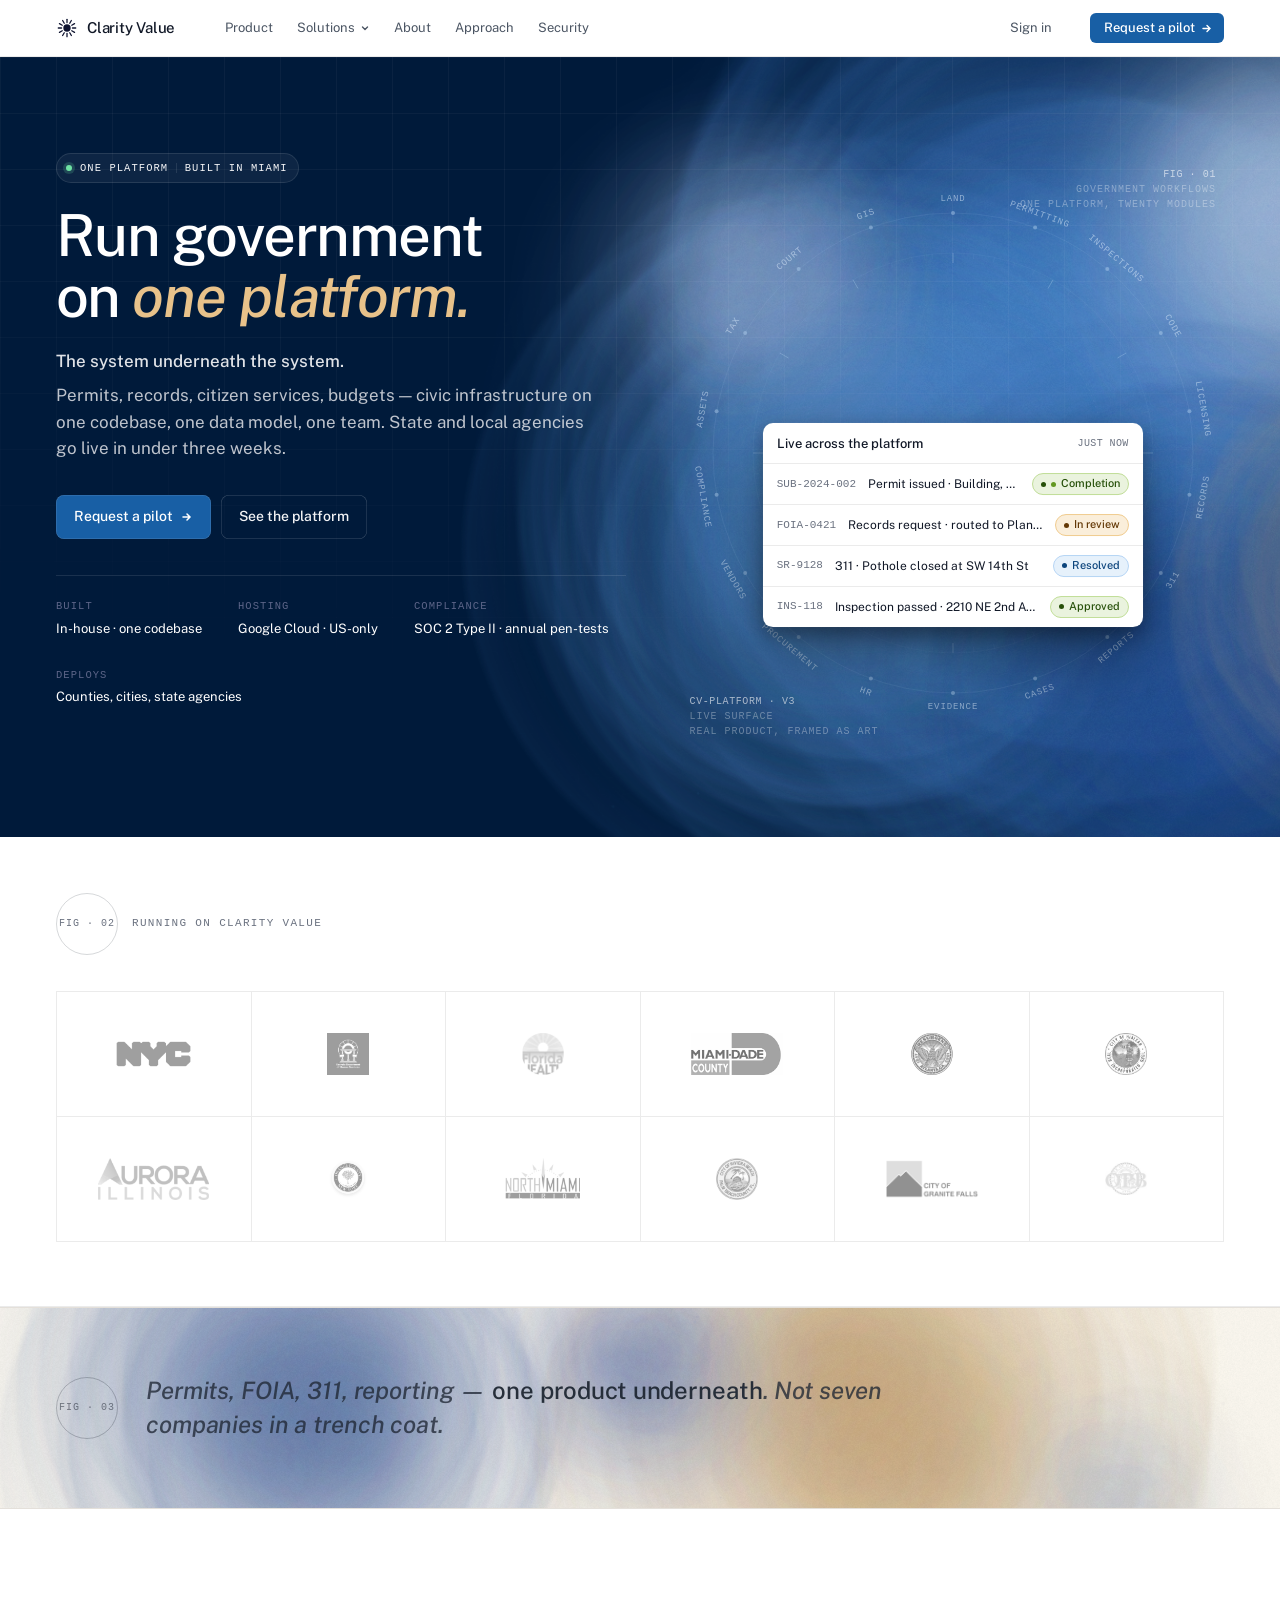
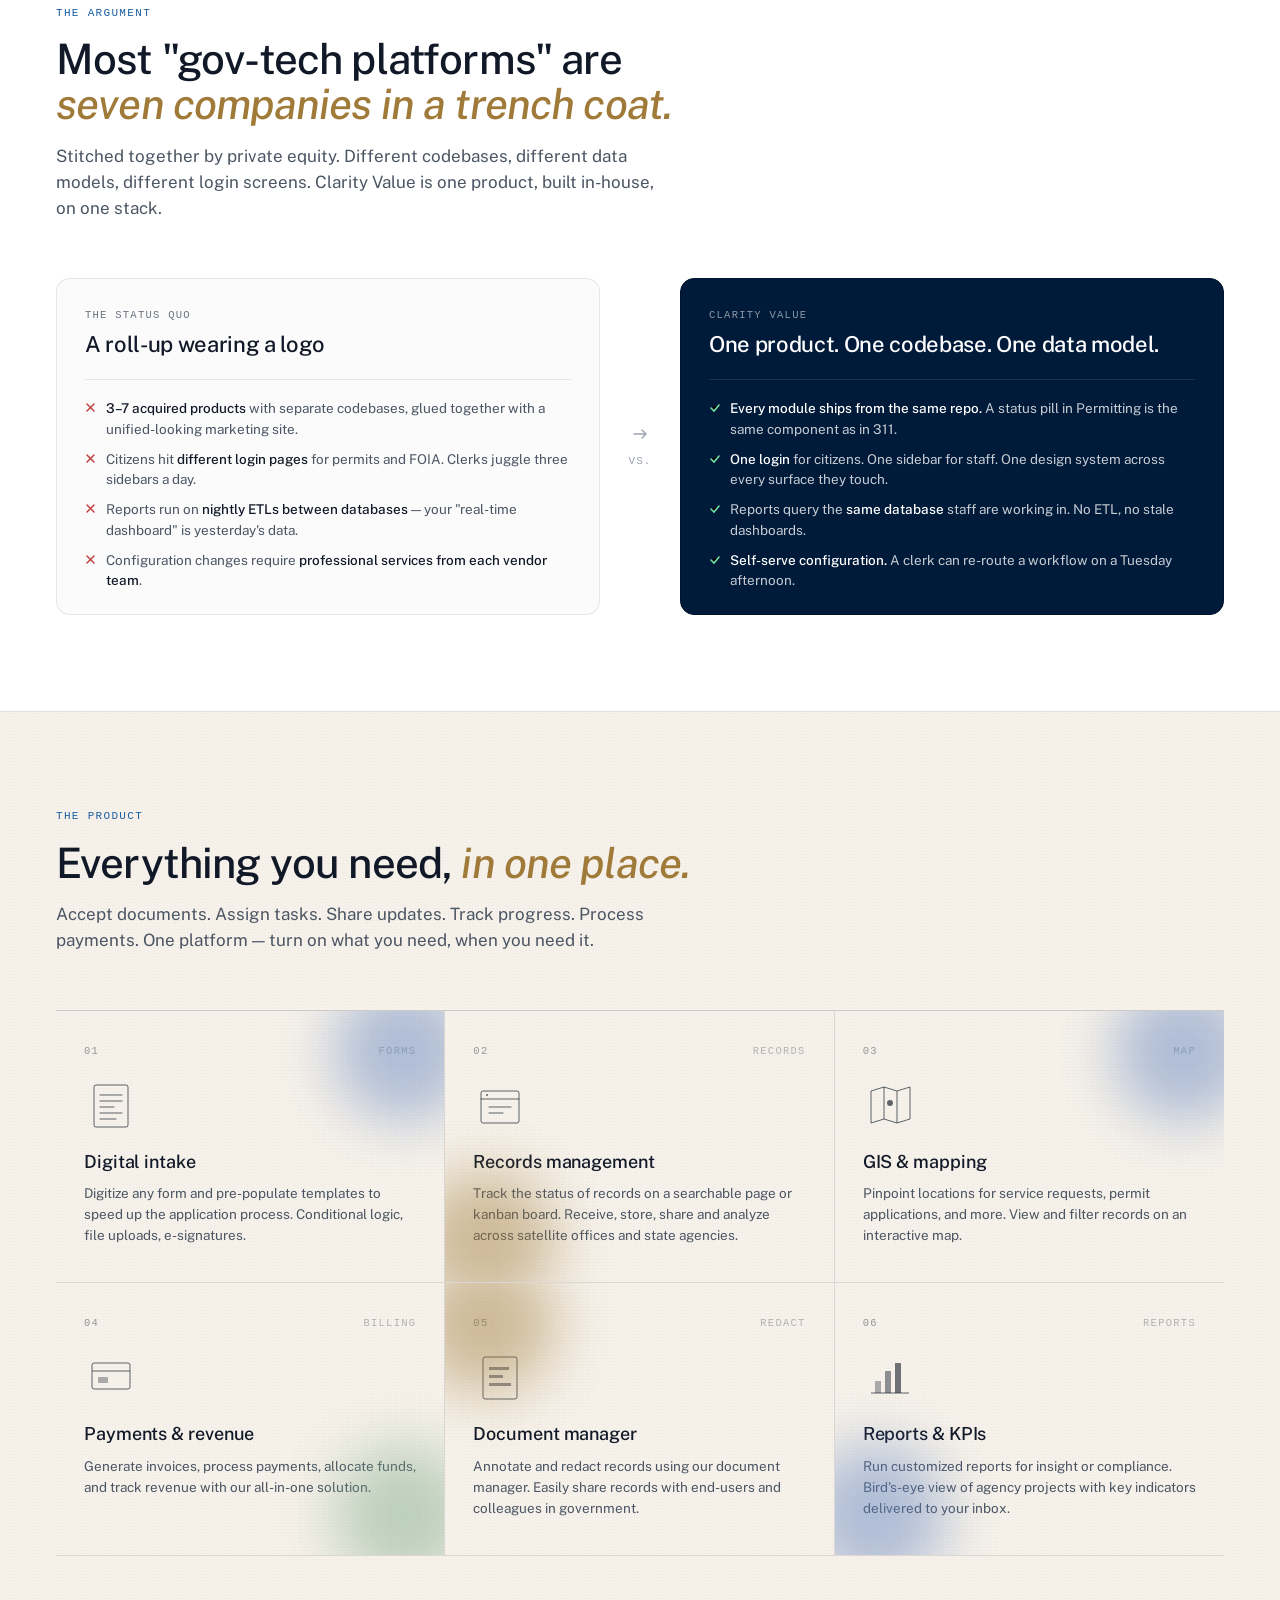
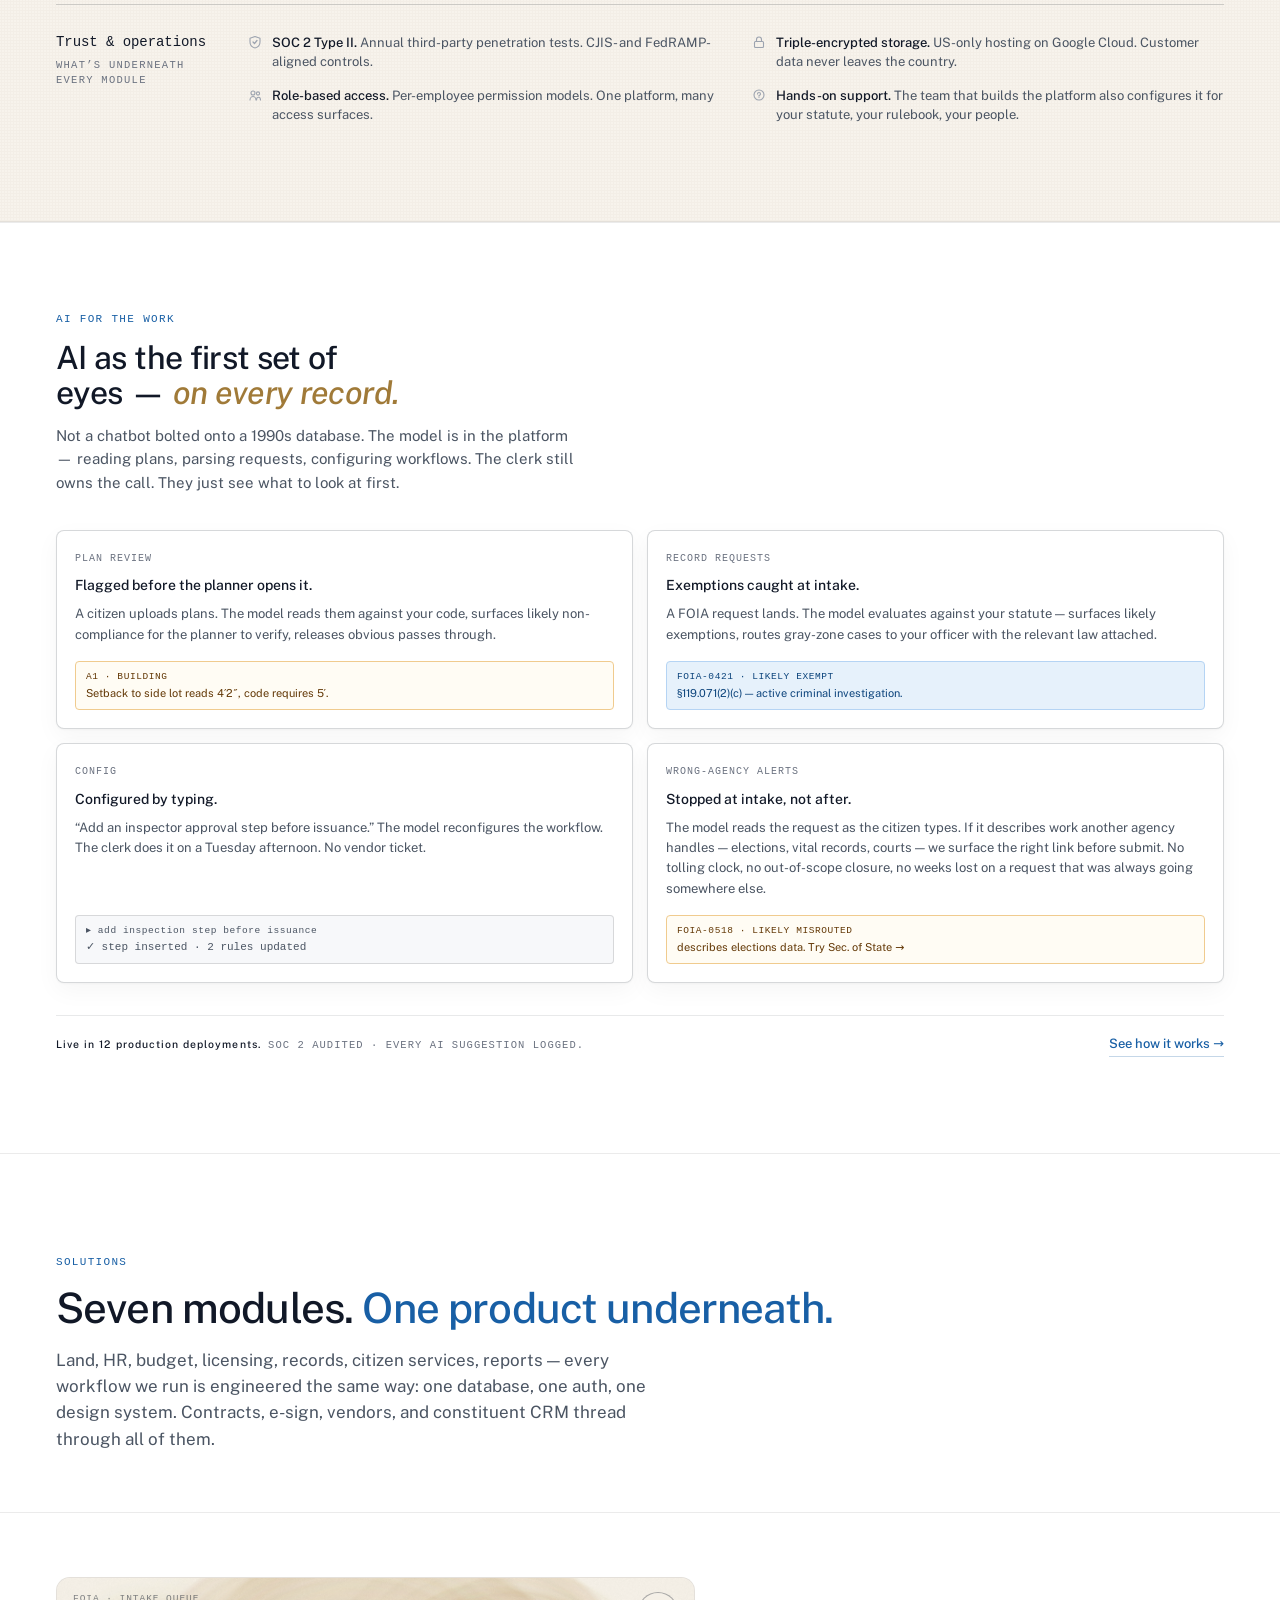
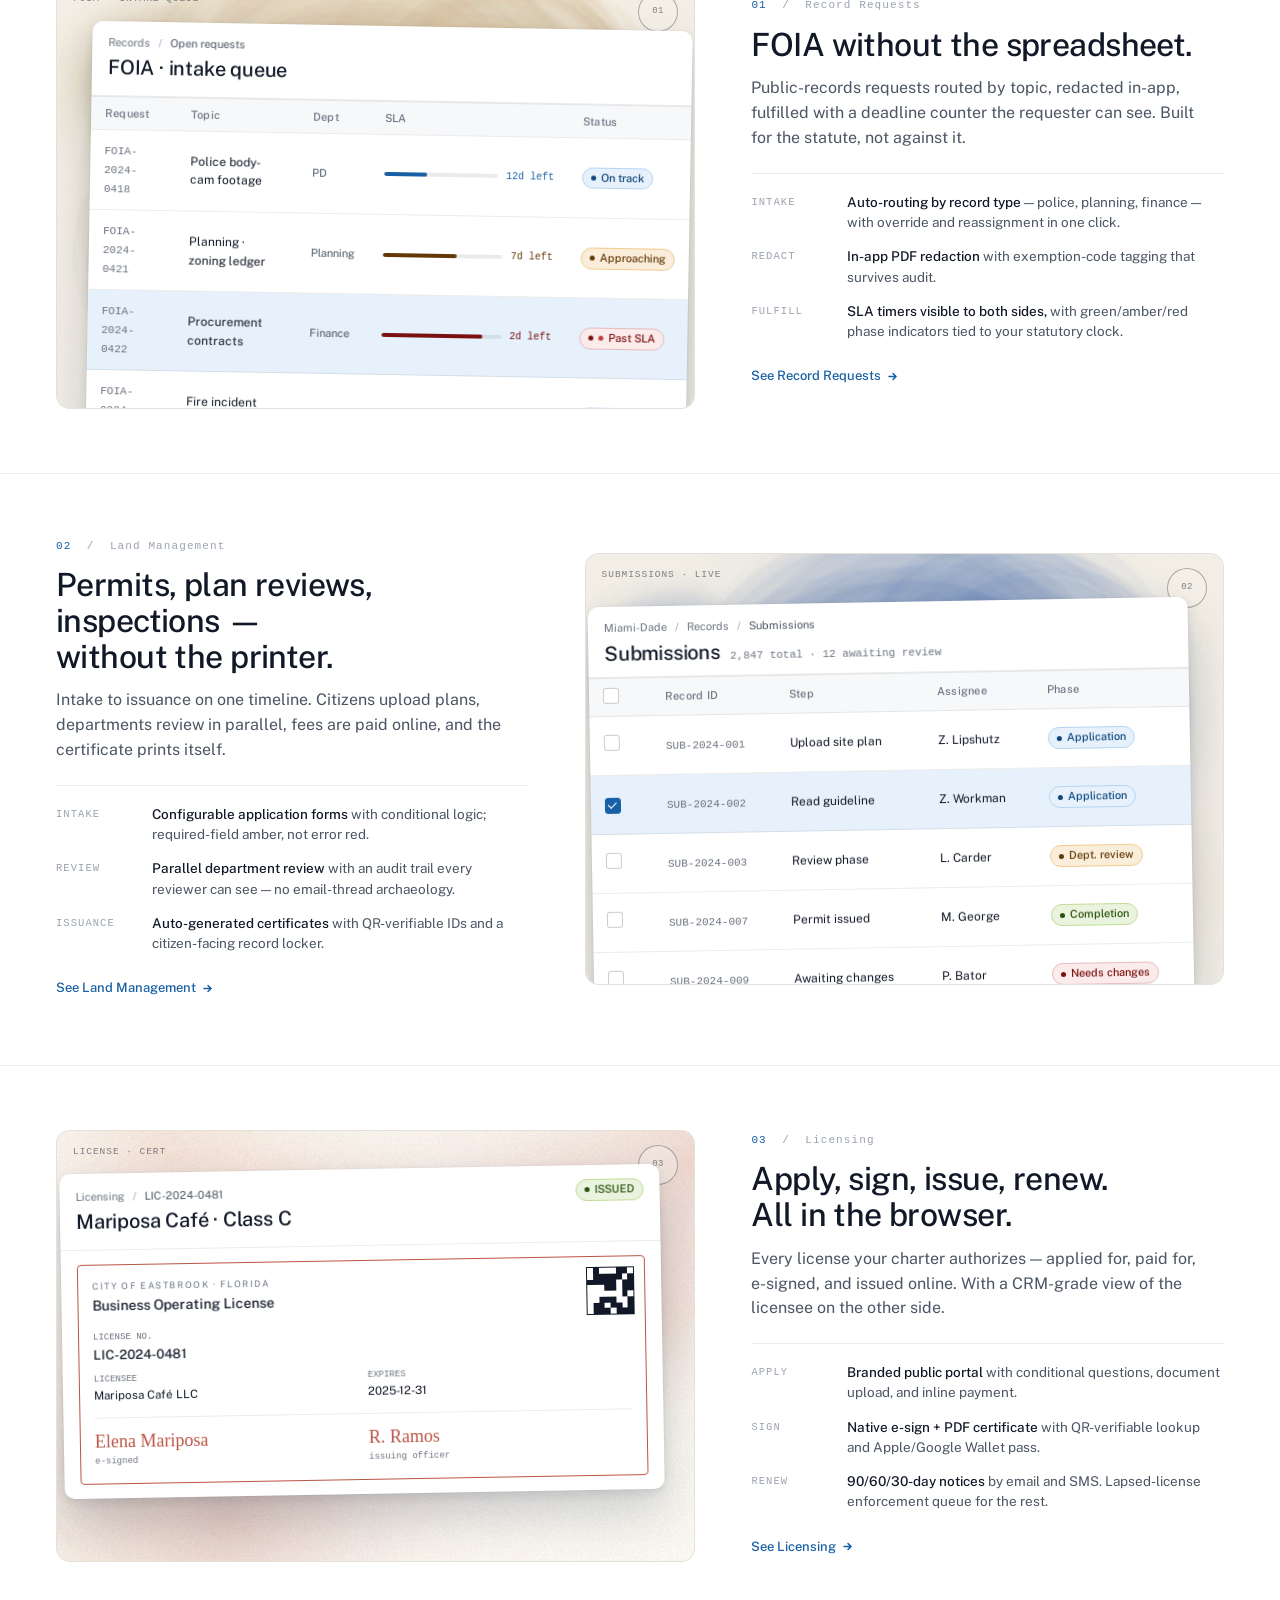
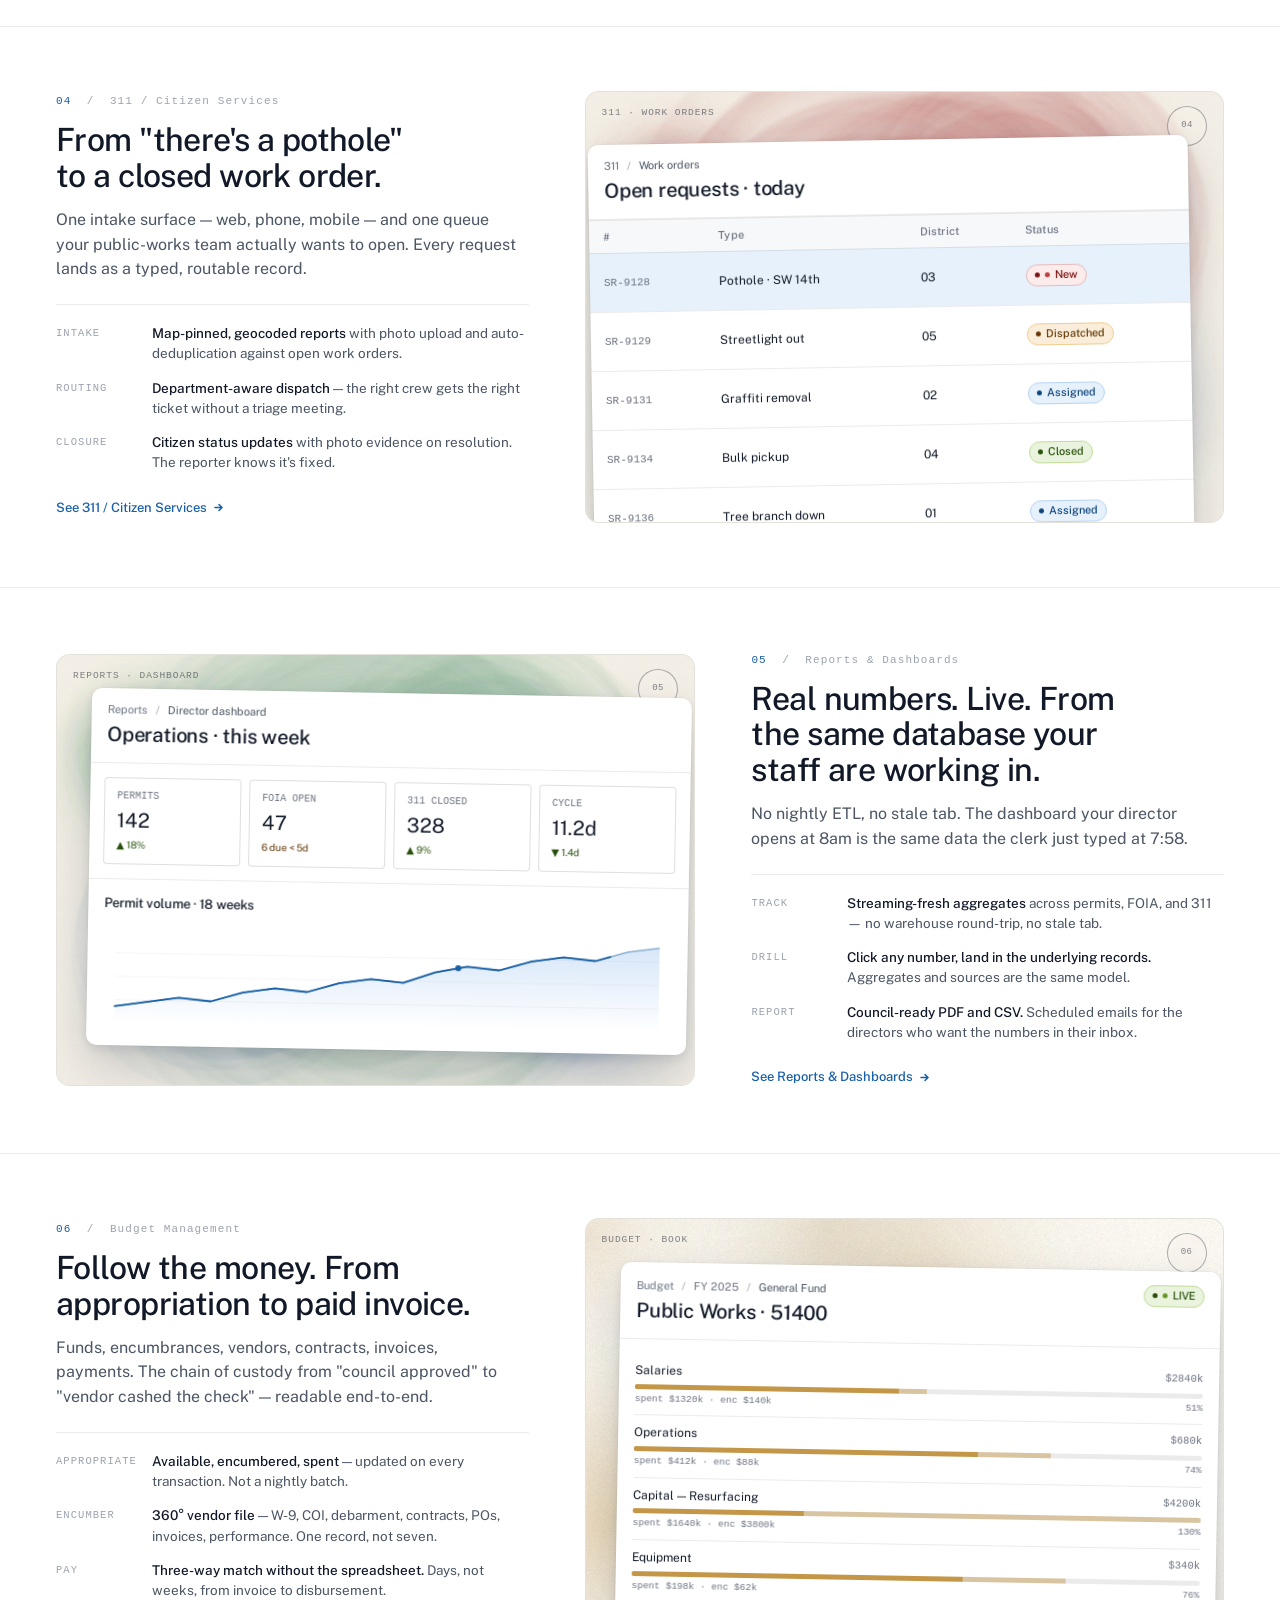
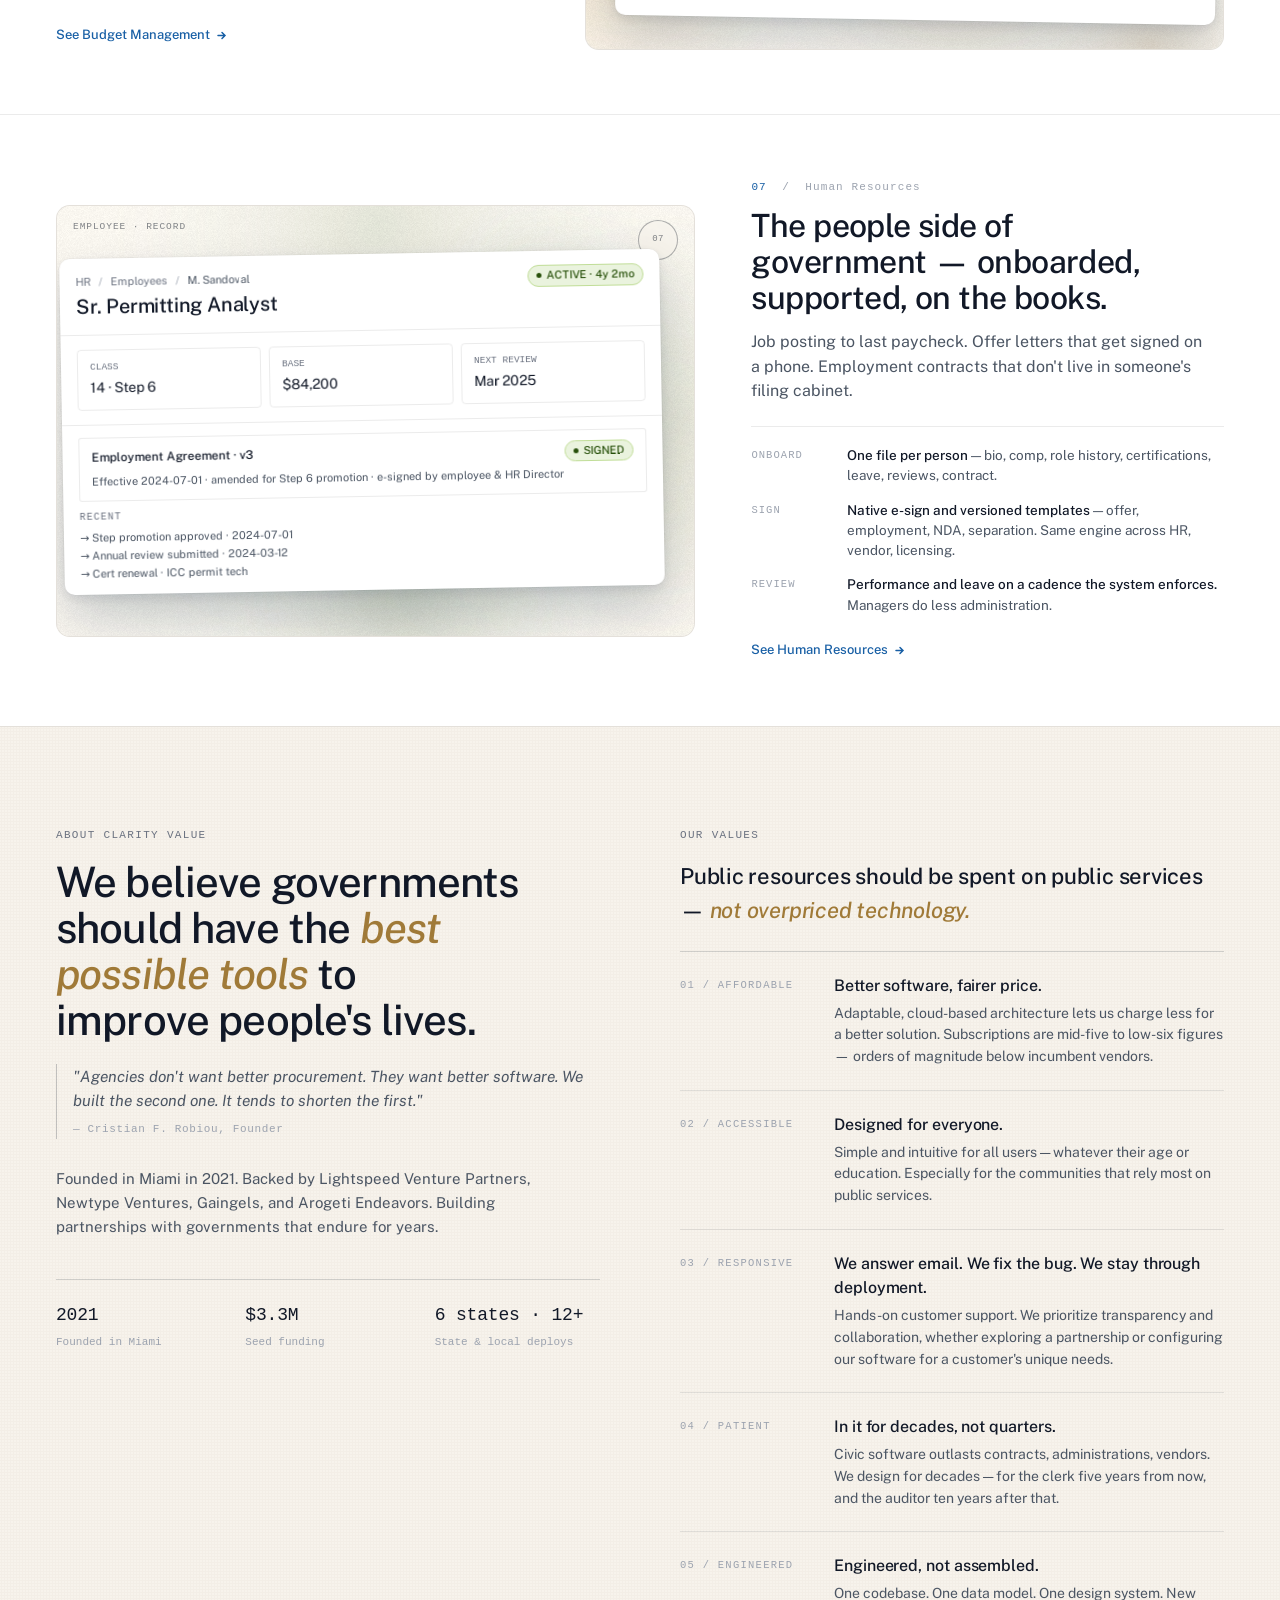
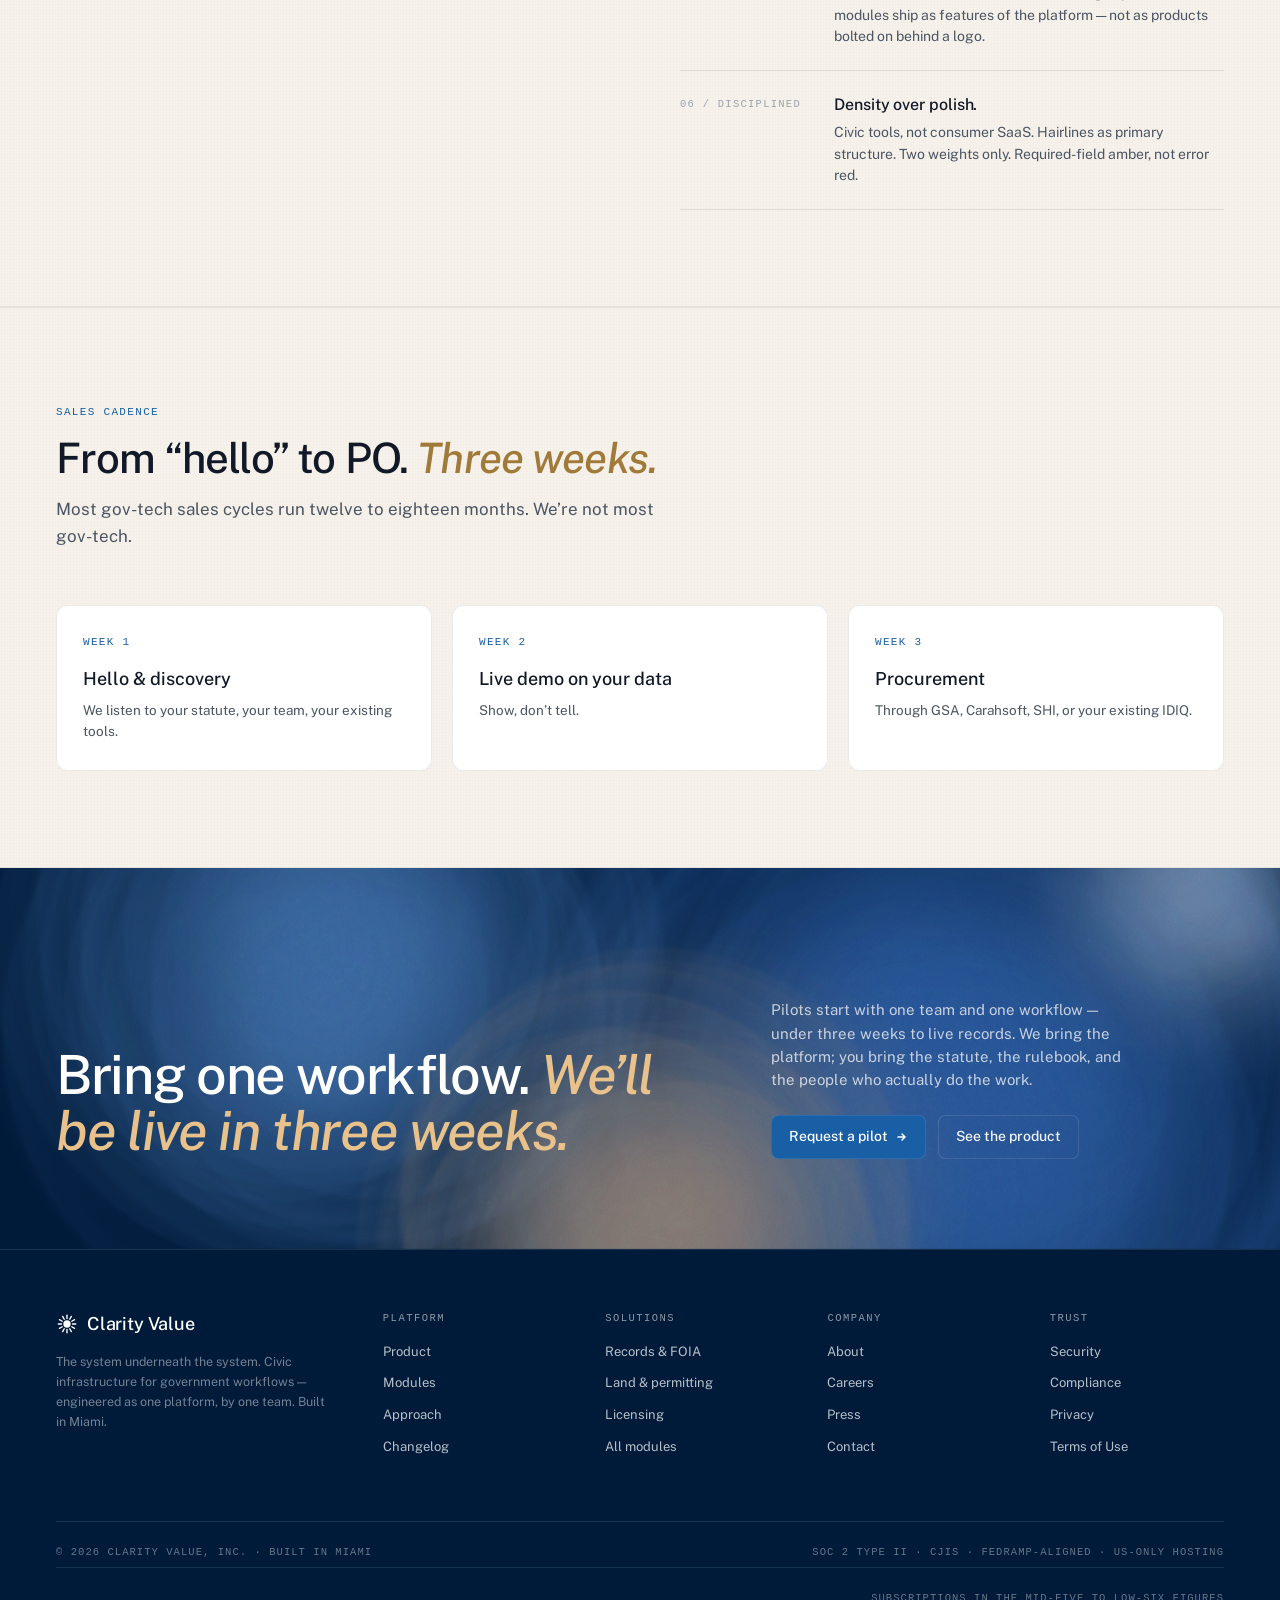
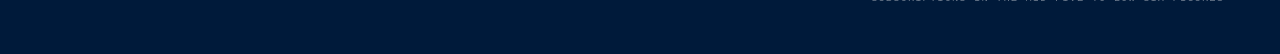
==== commit e8b892be: "Homepage Tier 1 heartbeats — five surfaces get ambient pulse - New CSS keyframes (cm-pulse-dot, cm-b" ====
--- a/index.html
+++ b/index.html
@@ -438,6 +438,26 @@
   .cm-about-headline{font-size:26px}
   .cm-about-meta{grid-template-columns:1fr;gap:14px}
   .cm-philosophy-h2{font-size:24px}
+}
+
+/* ===== Heartbeat — ambient live-system indicators =====
+   CSS-only, opacity + transform only (GPU-composited, no layout/paint),
+   prefers-reduced-motion respected. ~6 elements animated per homepage view. */
+@keyframes cm-pulse-dot{0%,100%{opacity:.55;transform:scale(.9)}50%{opacity:1;transform:scale(1.15)}}
+@keyframes cm-breathe{0%,100%{opacity:.85}50%{opacity:1}}
+@keyframes cm-halo-red{0%,100%{box-shadow:0 0 0 0 rgba(193,63,63,0)}50%{box-shadow:0 0 0 4px rgba(193,63,63,0.10)}}
+@keyframes cm-halo-blue{0%,100%{box-shadow:0 0 0 0 rgba(24,95,165,0)}50%{box-shadow:0 0 0 4px rgba(24,95,165,0.10)}}
+@keyframes cm-halo-green{0%,100%{box-shadow:0 0 0 0 rgba(59,109,17,0)}50%{box-shadow:0 0 0 4px rgba(59,109,17,0.10)}}
+.cm-pulse-dot{display:inline-block;animation:cm-pulse-dot 1.8s ease-in-out infinite;transform-origin:center}
+.cm-pulse-dot--slow{display:inline-block;animation:cm-pulse-dot 2.3s ease-in-out infinite;transform-origin:center}
+.cm-breathe{animation:cm-breathe 2.4s ease-in-out infinite}
+.cm-halo-red{animation:cm-halo-red 1.9s ease-in-out infinite}
+.cm-halo-blue{animation:cm-halo-blue 2.1s ease-in-out infinite}
+.cm-halo-green{animation:cm-halo-green 2.3s ease-in-out infinite}
+/* SVG element variant — uses transform-box so scale orbits its own center */
+.cm-pulse-svg{animation:cm-pulse-dot 1.8s ease-in-out infinite;transform-origin:center;transform-box:fill-box}
+@media (prefers-reduced-motion:reduce){
+  .cm-pulse-dot,.cm-pulse-dot--slow,.cm-breathe,.cm-halo-red,.cm-halo-blue,.cm-halo-green,.cm-pulse-svg{animation:none}
 }
 </style>
 <!-- Google Analytics -->
@@ -563,7 +583,7 @@
           <div class="cm-stamp-row">
             <span class="cm-stamp-id">SUB-2024-002</span>
             <span class="cm-stamp-text">Permit issued &middot; Building, Coral Way</span>
-            <span class="cv-pill cv-pill--green">Completion</span>
+            <span class="cv-pill cv-pill--green cm-halo-green" style="display:inline-flex;align-items:center;gap:5px"><span class="cm-pulse-dot" style="width:5px;height:5px;border-radius:50%;background:#639922"></span>Completion</span>
           </div>
           <div class="cm-stamp-row">
             <span class="cm-stamp-id">FOIA-0421</span>
@@ -1180,7 +1200,7 @@
       </div>
       <table class="cv-tbl" style="width:100%">
         <thead><tr><th>Request</th><th>Topic</th><th>Dept</th><th style="width:170px">SLA</th><th>Status</th></tr></thead>
-        <tbody>${rows.map((r,i)=>`<tr${i===2?' class="is-selected"':''}><td><span class="cv-tbl-id">${r.id}</span></td><td>${r.topic}</td><td><span style="font-size:11px;color:var(--cv-text-secondary)">${r.dept}</span></td><td><div style="display:flex;align-items:center;gap:8px"><div style="flex:1;height:4px;background:var(--cv-line-hairline);border-radius:2px;overflow:hidden"><div style="height:100%;width:${r.sla}%;background:${c(r.state)};border-radius:2px"></div></div><span style="font-family:var(--cv-font-mono);font-size:10px;color:${c(r.state)};white-space:nowrap">${r.days}</span></div></td><td><span class="cv-pill cv-pill--${r.state==='red'?'red':r.state==='amber'?'amber':'blue'}">${r.state==='red'?'Past SLA':r.state==='amber'?'Approaching':'On track'}</span></td></tr>`).join('')}</tbody>
+        <tbody>${rows.map((r,i)=>`<tr${i===2?' class="is-selected"':''}><td><span class="cv-tbl-id">${r.id}</span></td><td>${r.topic}</td><td><span style="font-size:11px;color:var(--cv-text-secondary)">${r.dept}</span></td><td><div style="display:flex;align-items:center;gap:8px"><div style="flex:1;height:4px;background:var(--cv-line-hairline);border-radius:2px;overflow:hidden"><div style="height:100%;width:${r.sla}%;background:${c(r.state)};border-radius:2px"></div></div><span style="font-family:var(--cv-font-mono);font-size:10px;color:${c(r.state)};white-space:nowrap">${r.days}</span></div></td><td><span class="cv-pill cv-pill--${r.state==='red'?'red':r.state==='amber'?'amber':'blue'}${r.state==='red'?' cm-halo-red':''}" style="${r.state==='red'?'display:inline-flex;align-items:center;gap:5px':''}">${r.state==='red'?'<span class="cm-pulse-dot" style="width:5px;height:5px;border-radius:50%;background:#C13F3F"></span>Past SLA':r.state==='amber'?'Approaching':'On track'}</span></td></tr>`).join('')}</tbody>
       </table>
     `;
   }
@@ -1192,7 +1212,7 @@
       <table class="cv-tbl" style="width:100%">
         <thead><tr><th>#</th><th>Type</th><th>District</th><th>Status</th></tr></thead>
         <tbody>
-          <tr class="is-selected"><td><span class="cv-tbl-id">SR-9128</span></td><td>Pothole · SW 14th</td><td>03</td><td><span class="cv-pill cv-pill--red">New</span></td></tr>
+          <tr class="is-selected"><td><span class="cv-tbl-id">SR-9128</span></td><td>Pothole · SW 14th</td><td>03</td><td><span class="cv-pill cv-pill--red cm-halo-red" style="display:inline-flex;align-items:center;gap:5px"><span class="cm-pulse-dot" style="width:5px;height:5px;border-radius:50%;background:#C13F3F"></span>New</span></td></tr>
           <tr><td><span class="cv-tbl-id">SR-9129</span></td><td>Streetlight out</td><td>05</td><td><span class="cv-pill cv-pill--amber">Dispatched</span></td></tr>
           <tr><td><span class="cv-tbl-id">SR-9131</span></td><td>Graffiti removal</td><td>02</td><td><span class="cv-pill cv-pill--blue">Assigned</span></td></tr>
           <tr><td><span class="cv-tbl-id">SR-9134</span></td><td>Bulk pickup</td><td>04</td><td><span class="cv-pill cv-pill--green">Closed</span></td></tr>
@@ -1212,7 +1232,7 @@
     m4.innerHTML = `
       <div style="padding:14px 16px;border-bottom:0.5px solid var(--cv-line-hairline)"><div class="cv-breadcrumb" style="margin-bottom:4px">Reports <span style="color:var(--cv-text-muted);margin:0 5px">/</span> <span style="color:var(--cv-text-secondary)">Director dashboard</span></div><span class="cv-page-title">Operations · this week</span></div>
       <div style="padding:14px;display:grid;grid-template-columns:repeat(4,1fr);gap:8px;border-bottom:0.5px solid var(--cv-line-hairline)">
-        <div style="padding:10px 12px;border:0.5px solid var(--cv-line-strong);border-radius:4px;background:var(--cv-surface-card)"><div style="font-family:var(--cv-font-mono);font-size:10px;color:var(--cv-text-tertiary)">PERMITS</div><div style="font-family:var(--cv-font-display);font-size:20px;color:var(--cv-text-primary);margin-top:2px">142</div><div style="font-size:10px;color:var(--cv-status-green-text);margin-top:1px">▲ 18%</div></div>
+        <div style="padding:10px 12px;border:0.5px solid var(--cv-line-strong);border-radius:4px;background:var(--cv-surface-card)"><div style="font-family:var(--cv-font-mono);font-size:10px;color:var(--cv-text-tertiary)">PERMITS</div><div style="font-family:var(--cv-font-display);font-size:20px;color:var(--cv-text-primary);margin-top:2px">142</div><div class="cm-breathe" style="font-size:10px;color:var(--cv-status-green-text);margin-top:1px">▲ 18%</div></div>
         <div style="padding:10px 12px;border:0.5px solid var(--cv-line-strong);border-radius:4px;background:var(--cv-surface-card)"><div style="font-family:var(--cv-font-mono);font-size:10px;color:var(--cv-text-tertiary)">FOIA OPEN</div><div style="font-family:var(--cv-font-display);font-size:20px;color:var(--cv-text-primary);margin-top:2px">47</div><div style="font-size:10px;color:var(--cv-status-amber-text);margin-top:1px">6 due &lt; 5d</div></div>
         <div style="padding:10px 12px;border:0.5px solid var(--cv-line-strong);border-radius:4px;background:var(--cv-surface-card)"><div style="font-family:var(--cv-font-mono);font-size:10px;color:var(--cv-text-tertiary)">311 CLOSED</div><div style="font-family:var(--cv-font-display);font-size:20px;color:var(--cv-text-primary);margin-top:2px">328</div><div style="font-size:10px;color:var(--cv-status-green-text);margin-top:1px">▲ 9%</div></div>
         <div style="padding:10px 12px;border:0.5px solid var(--cv-line-strong);border-radius:4px;background:var(--cv-surface-card)"><div style="font-family:var(--cv-font-mono);font-size:10px;color:var(--cv-text-tertiary)">CYCLE</div><div style="font-family:var(--cv-font-display);font-size:20px;color:var(--cv-text-primary);margin-top:2px">11.2d</div><div style="font-size:10px;color:var(--cv-status-green-text);margin-top:1px">▼ 1.4d</div></div>
@@ -1222,7 +1242,17 @@
         <defs><linearGradient id="cmrg" x1="0" x2="0" y1="0" y2="1"><stop offset="0%" stop-color="rgba(74,144,226,0.22)"/><stop offset="100%" stop-color="rgba(74,144,226,0)"/></linearGradient></defs>
         ${[0.25,0.5,0.75].map(t=>`<line x1="${pad}" x2="${w-pad}" y1="${h-pad-t*(h-pad*2)}" y2="${h-pad-t*(h-pad*2)}" stroke="var(--cv-line-hairline)" stroke-width="0.5"/>`).join('')}
         <path d="${area}" fill="url(#cmrg)"/>
-        <path d="${path}" stroke="var(--cv-brand-blue)" stroke-width="1.5" fill="none"/>
+        <!-- Base static line, dimmed so the trace overlay stands out -->
+        <path d="${path}" stroke="var(--cv-brand-blue)" stroke-width="1.5" fill="none" opacity="0.45"/>
+        <!-- Animated trace overlay — draws across in 6s -->
+        <path d="${path}" stroke="var(--cv-brand-blue)" stroke-width="1.8" fill="none" stroke-linecap="round" stroke-linejoin="round" stroke-dasharray="800" stroke-dashoffset="800">
+          <animate attributeName="stroke-dashoffset" from="800" to="0" dur="6s" repeatCount="indefinite"/>
+        </path>
+        <!-- Traveling dot riding the same path -->
+        <circle r="3" fill="var(--cv-brand-blue)" opacity="0">
+          <animateMotion dur="6s" repeatCount="indefinite" path="${path}"/>
+          <animate attributeName="opacity" values="0;1;1;1;0" keyTimes="0;0.04;0.85;0.95;1" dur="6s" repeatCount="indefinite"/>
+        </circle>
       </svg></div>
     `;
   }
@@ -1245,7 +1275,7 @@
   if (m6) {
     m6.style.cssText += `left:32px;top:48px;width:600px;transform:rotate(1deg)`;
     m6.innerHTML = `
-      <div style="padding:14px 16px;border-bottom:0.5px solid var(--cv-line-hairline);display:flex;justify-content:space-between;align-items:baseline"><div><div class="cv-breadcrumb" style="margin-bottom:4px">Budget <span style="color:var(--cv-text-muted);margin:0 5px">/</span> FY 2025 <span style="color:var(--cv-text-muted);margin:0 5px">/</span> <span style="color:var(--cv-text-secondary)">General Fund</span></div><span class="cv-page-title">Public Works · 51400</span></div><span style="font-family:var(--cv-font-mono);font-size:10px;color:var(--cv-text-tertiary)">LIVE</span></div>
+      <div style="padding:14px 16px;border-bottom:0.5px solid var(--cv-line-hairline);display:flex;justify-content:space-between;align-items:baseline"><div><div class="cv-breadcrumb" style="margin-bottom:4px">Budget <span style="color:var(--cv-text-muted);margin:0 5px">/</span> FY 2025 <span style="color:var(--cv-text-muted);margin:0 5px">/</span> <span style="color:var(--cv-text-secondary)">General Fund</span></div><span class="cv-page-title">Public Works · 51400</span></div><span class="cv-pill cv-pill--green cm-halo-green" style="display:inline-flex;align-items:center;gap:5px"><span class="cm-pulse-dot" style="width:5px;height:5px;border-radius:50%;background:#639922"></span>LIVE</span></div>
       <div style="padding:14px 16px">
         ${[{l:'Salaries',a:2840,s:1320,e:140},{l:'Operations',a:680,s:412,e:88},{l:'Capital — Resurfacing',a:4200,s:1640,e:3800},{l:'Equipment',a:340,s:198,e:62}].map((r,i)=>`<div style="padding:8px 0${i<3?';border-bottom:0.5px solid var(--cv-line-hairline)':''}">
           <div style="display:flex;justify-content:space-between;margin-bottom:4px"><span style="font-size:12px;color:var(--cv-text-primary)">${r.l}</span><span style="font-family:var(--cv-font-mono);font-size:10.5px;color:var(--cv-text-tertiary)">$${r.a}k</span></div>
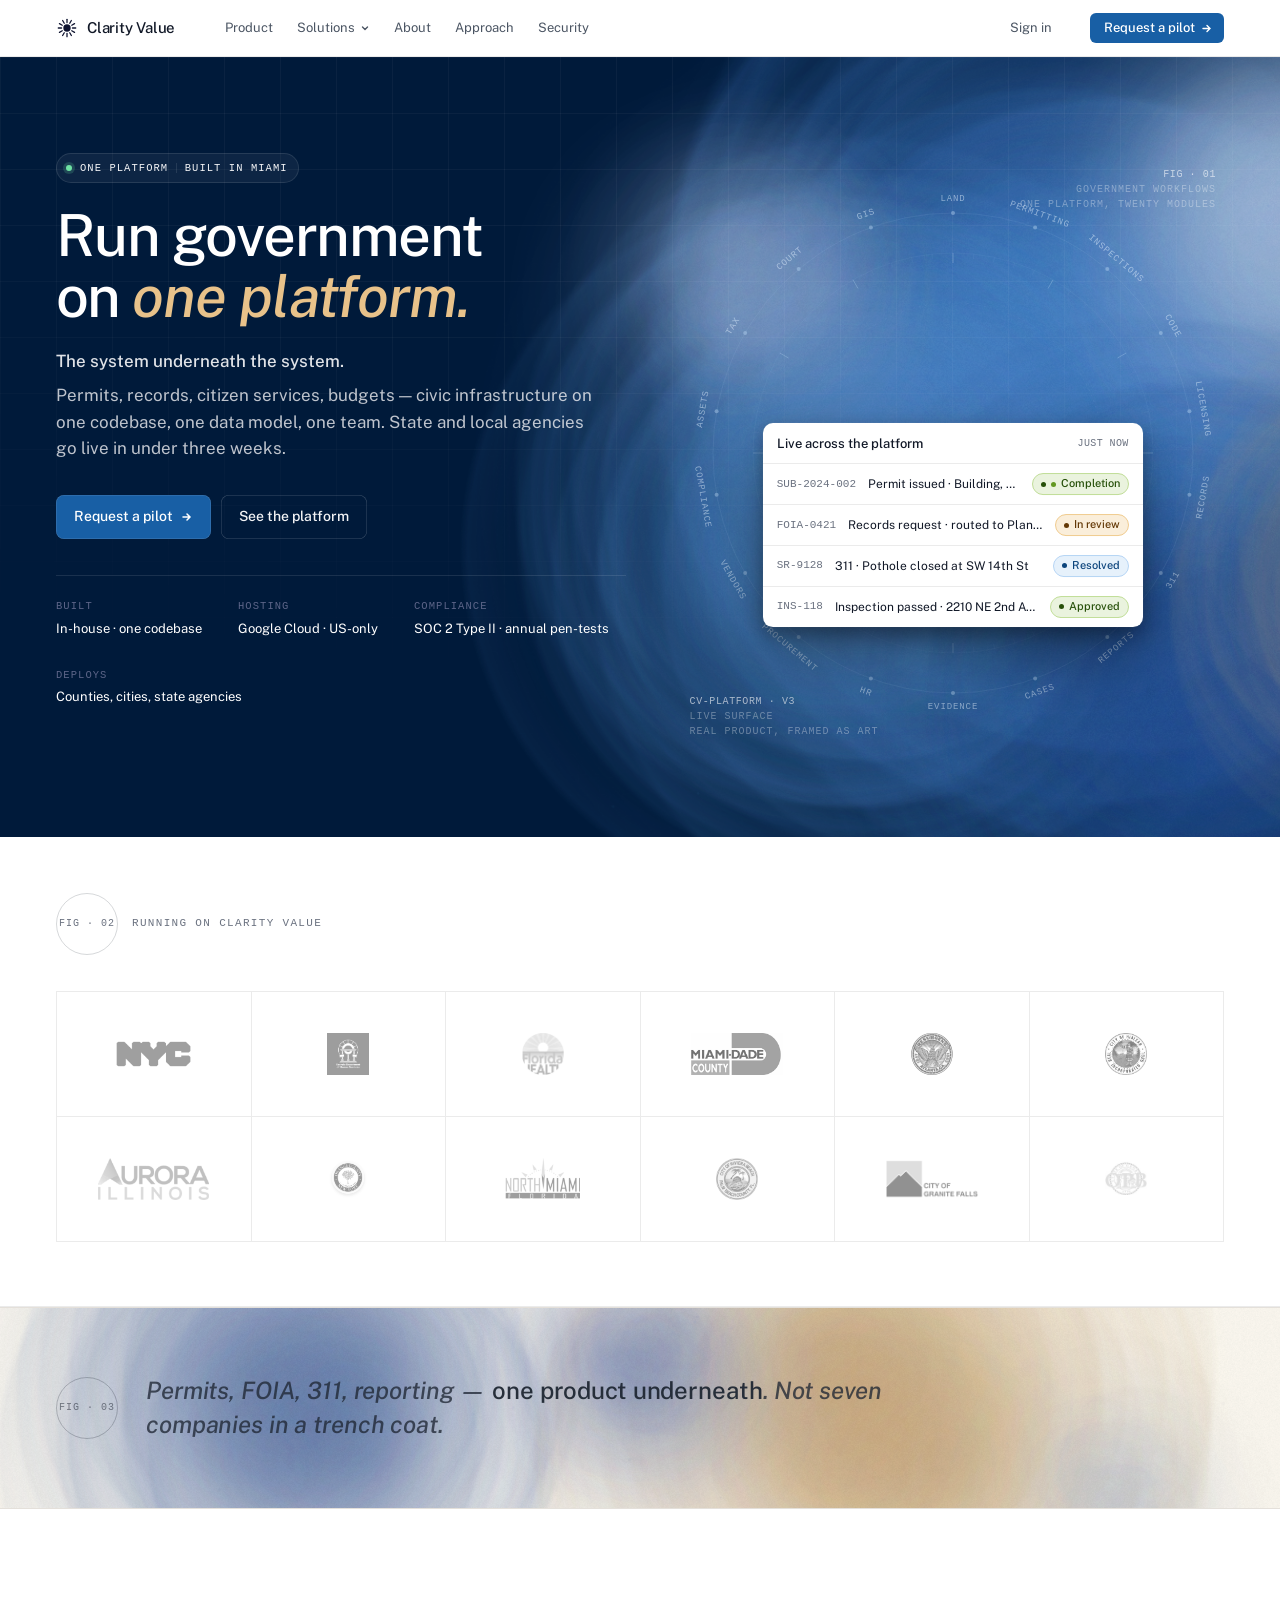
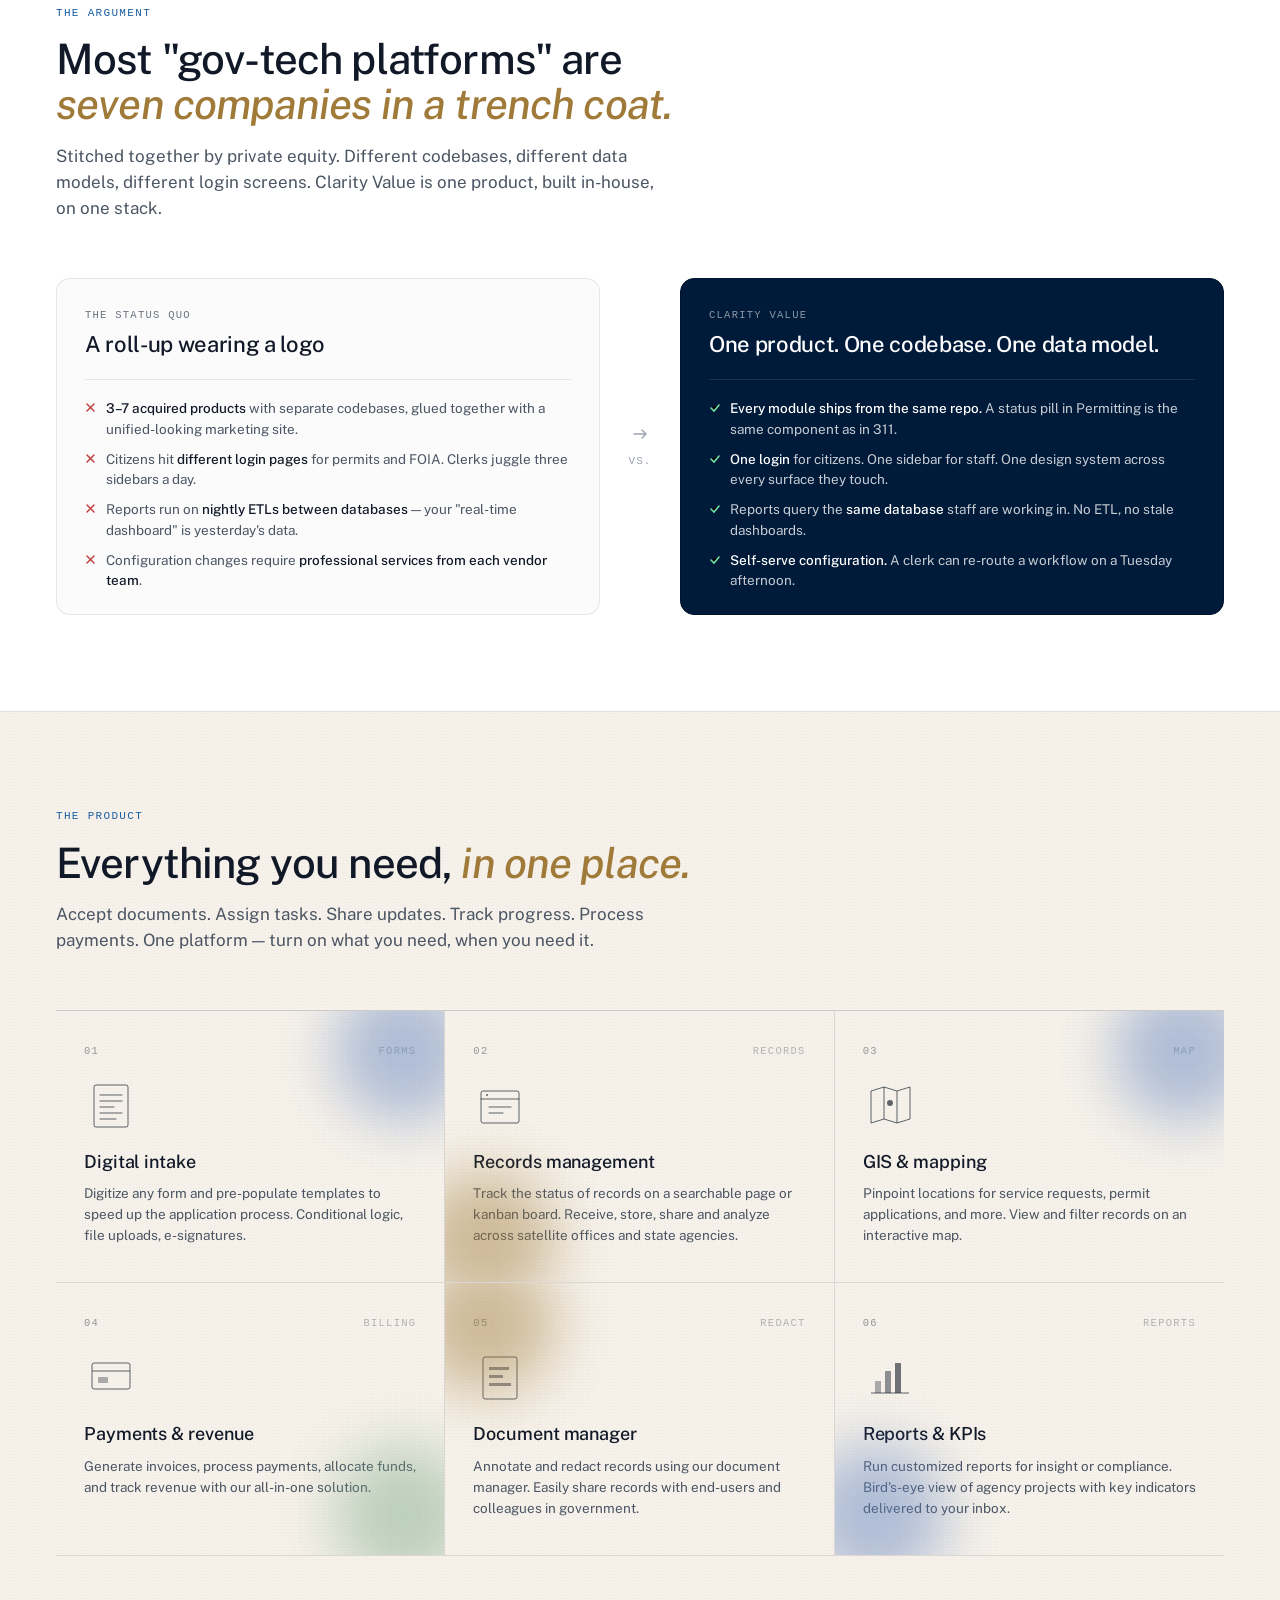
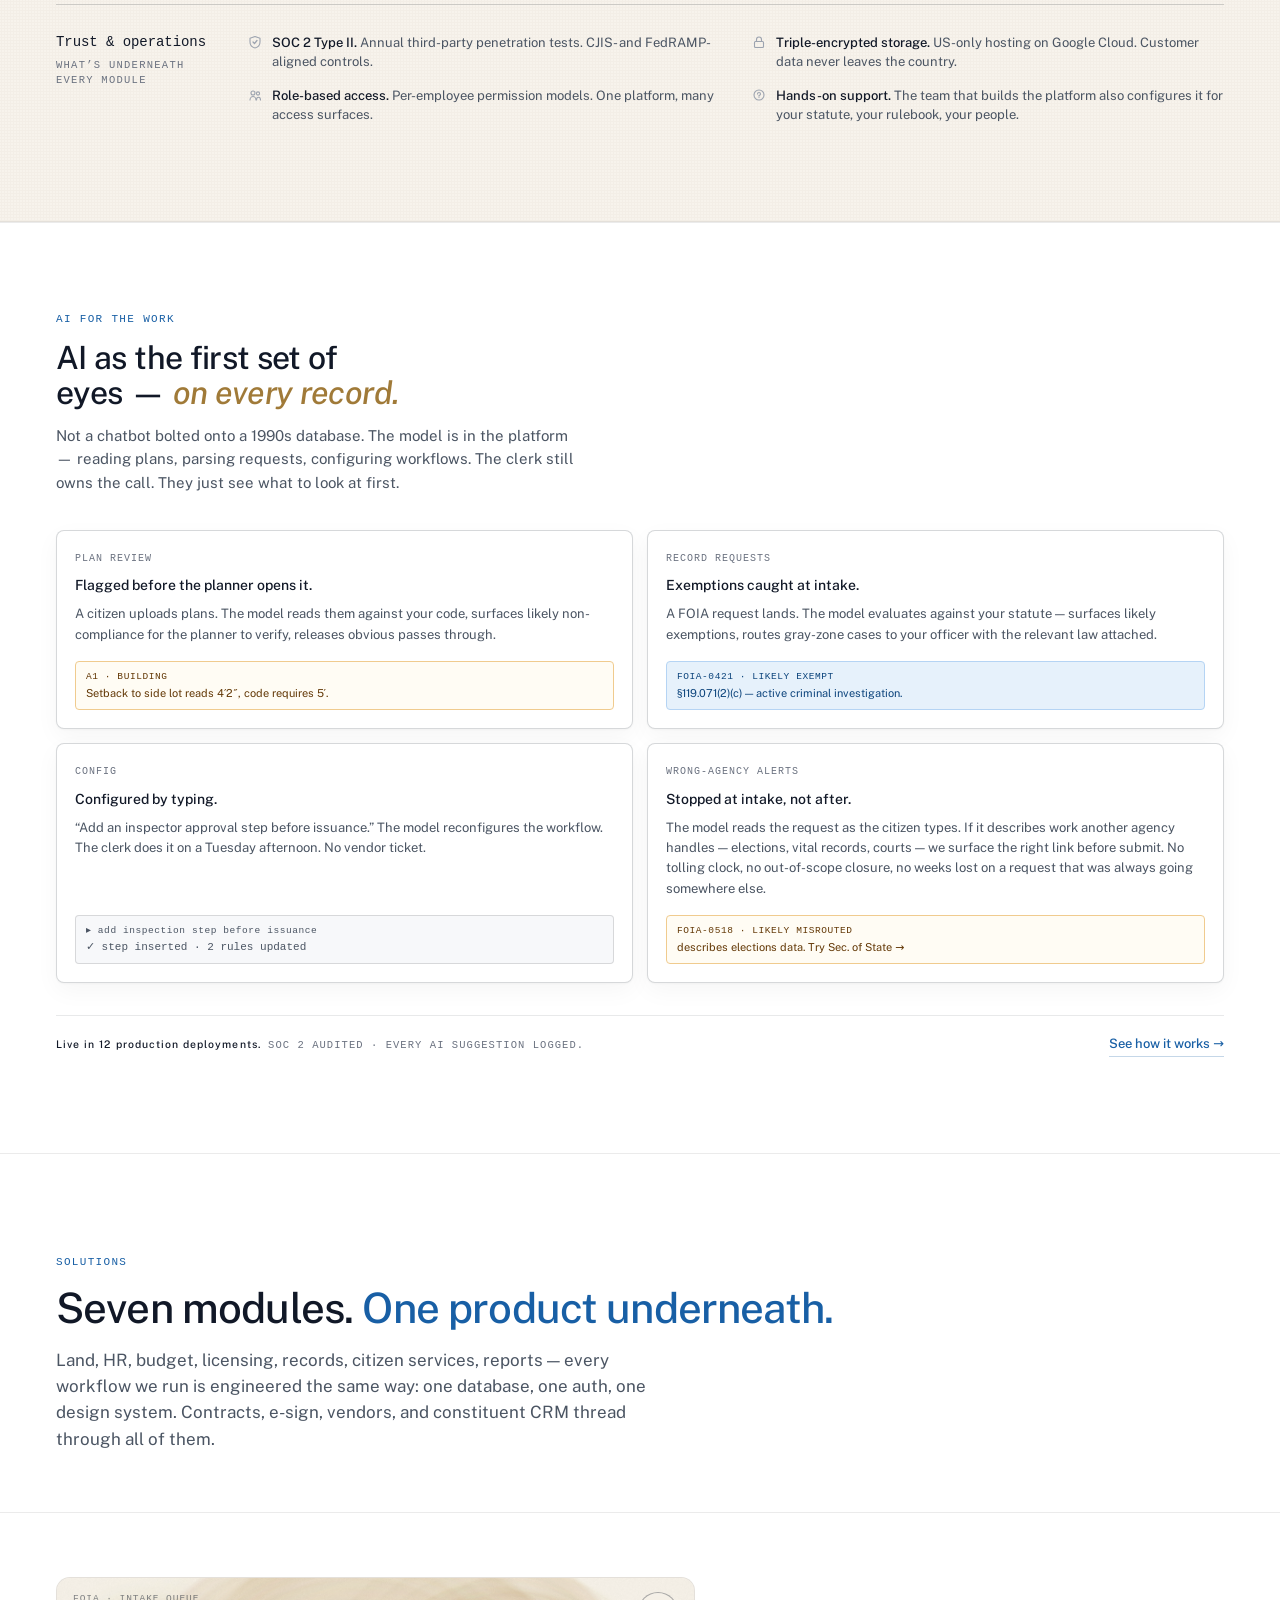
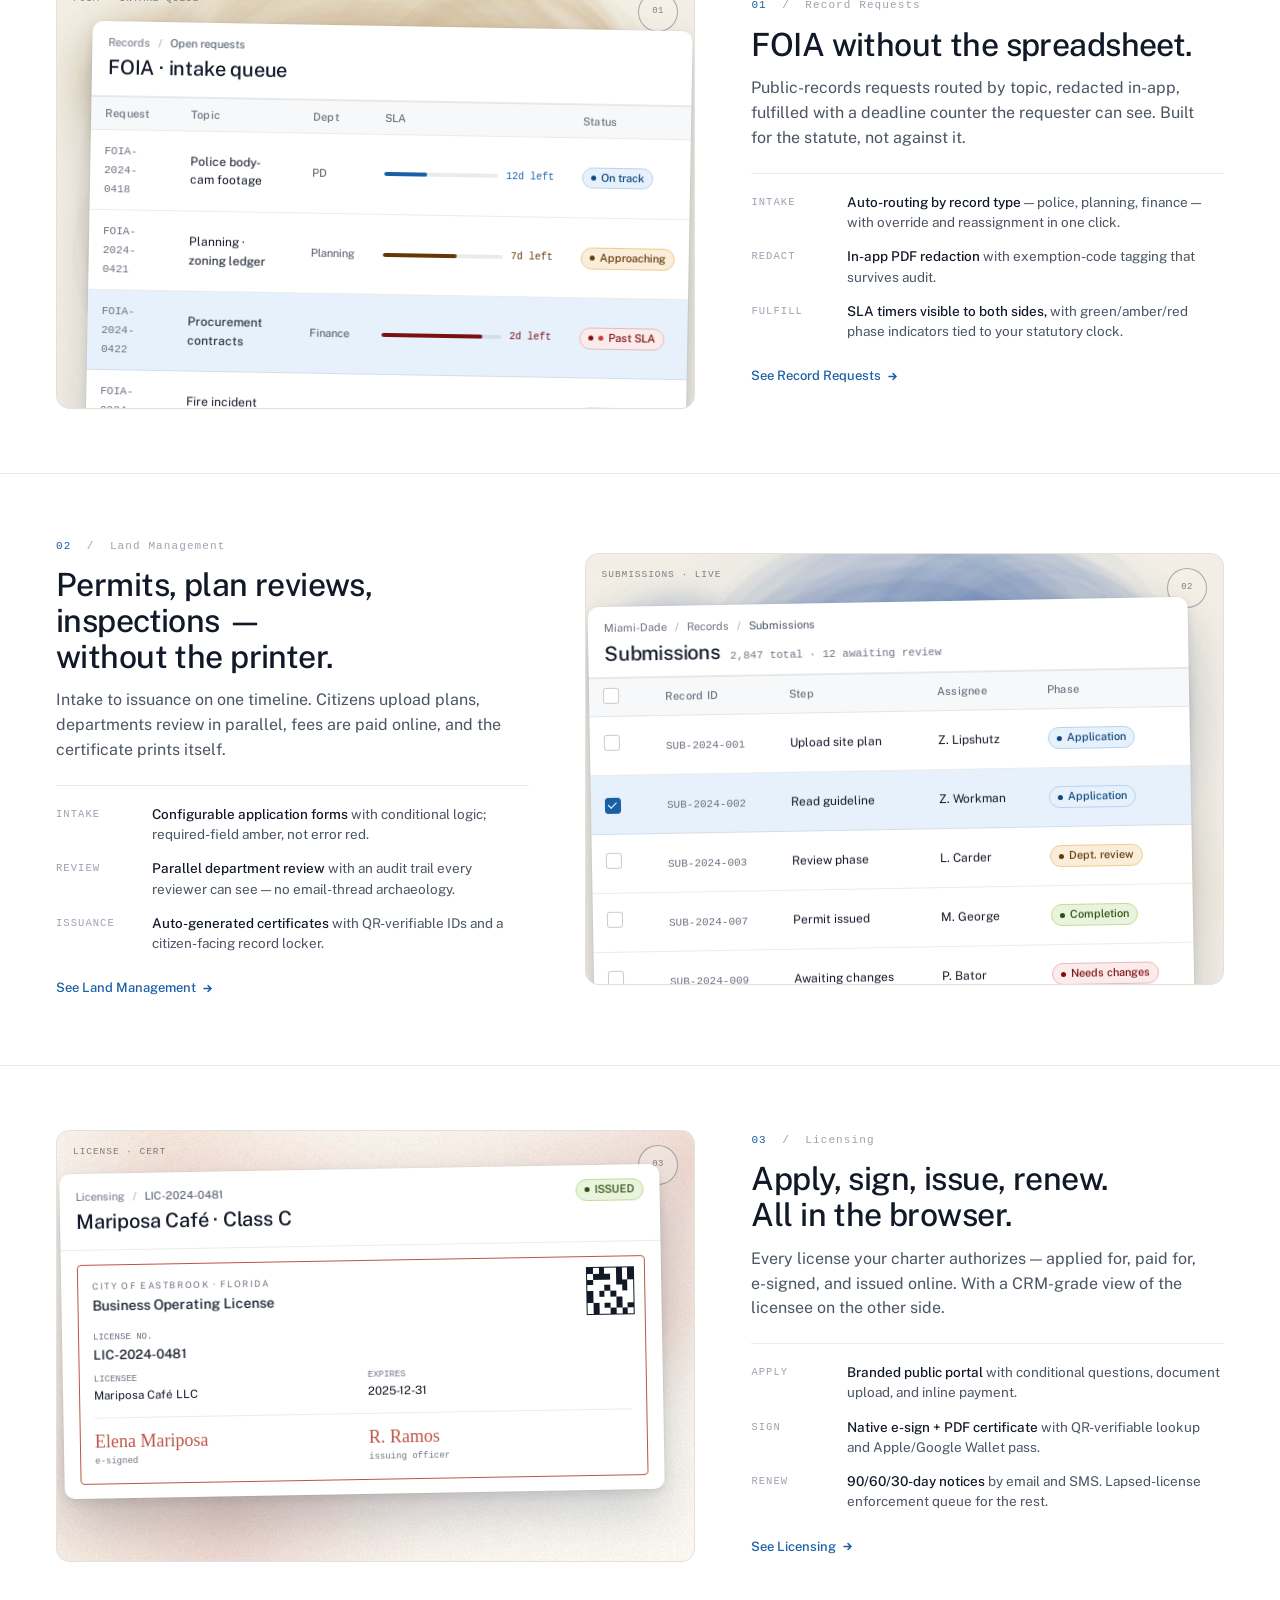
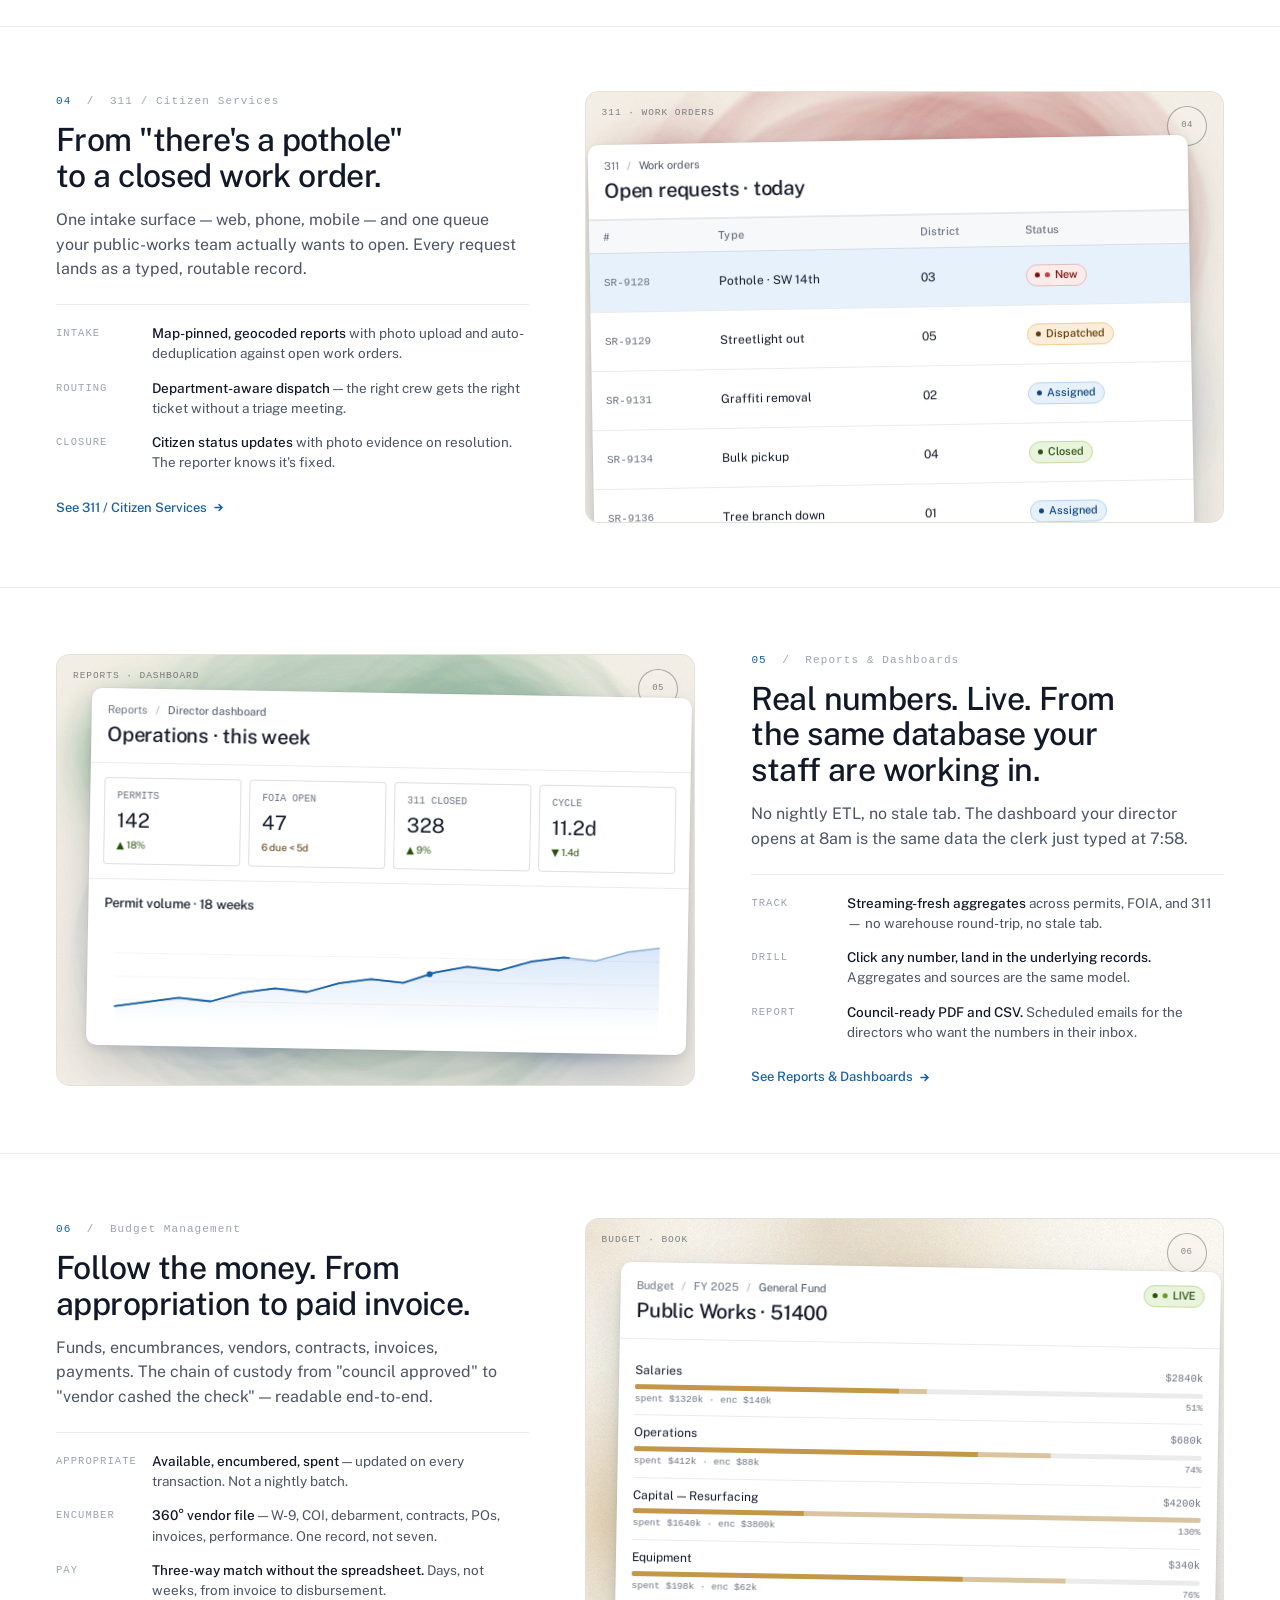
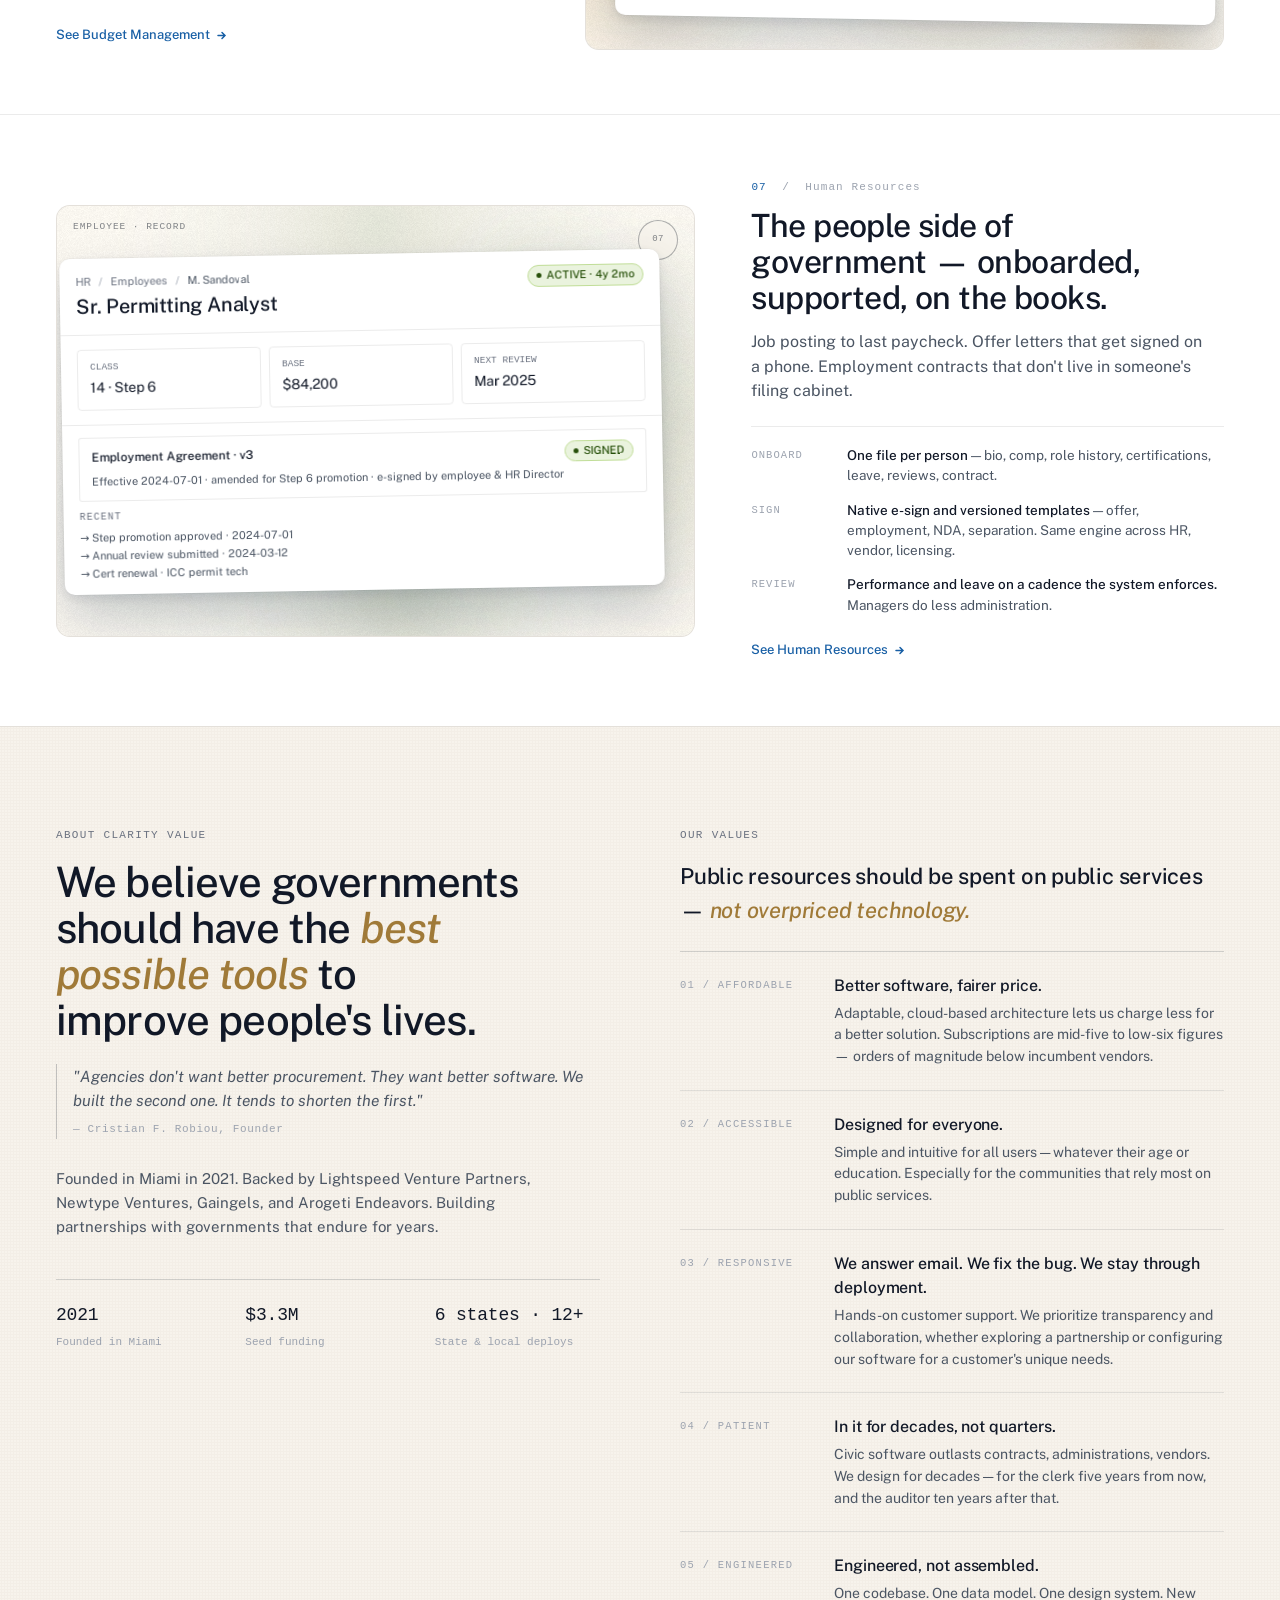
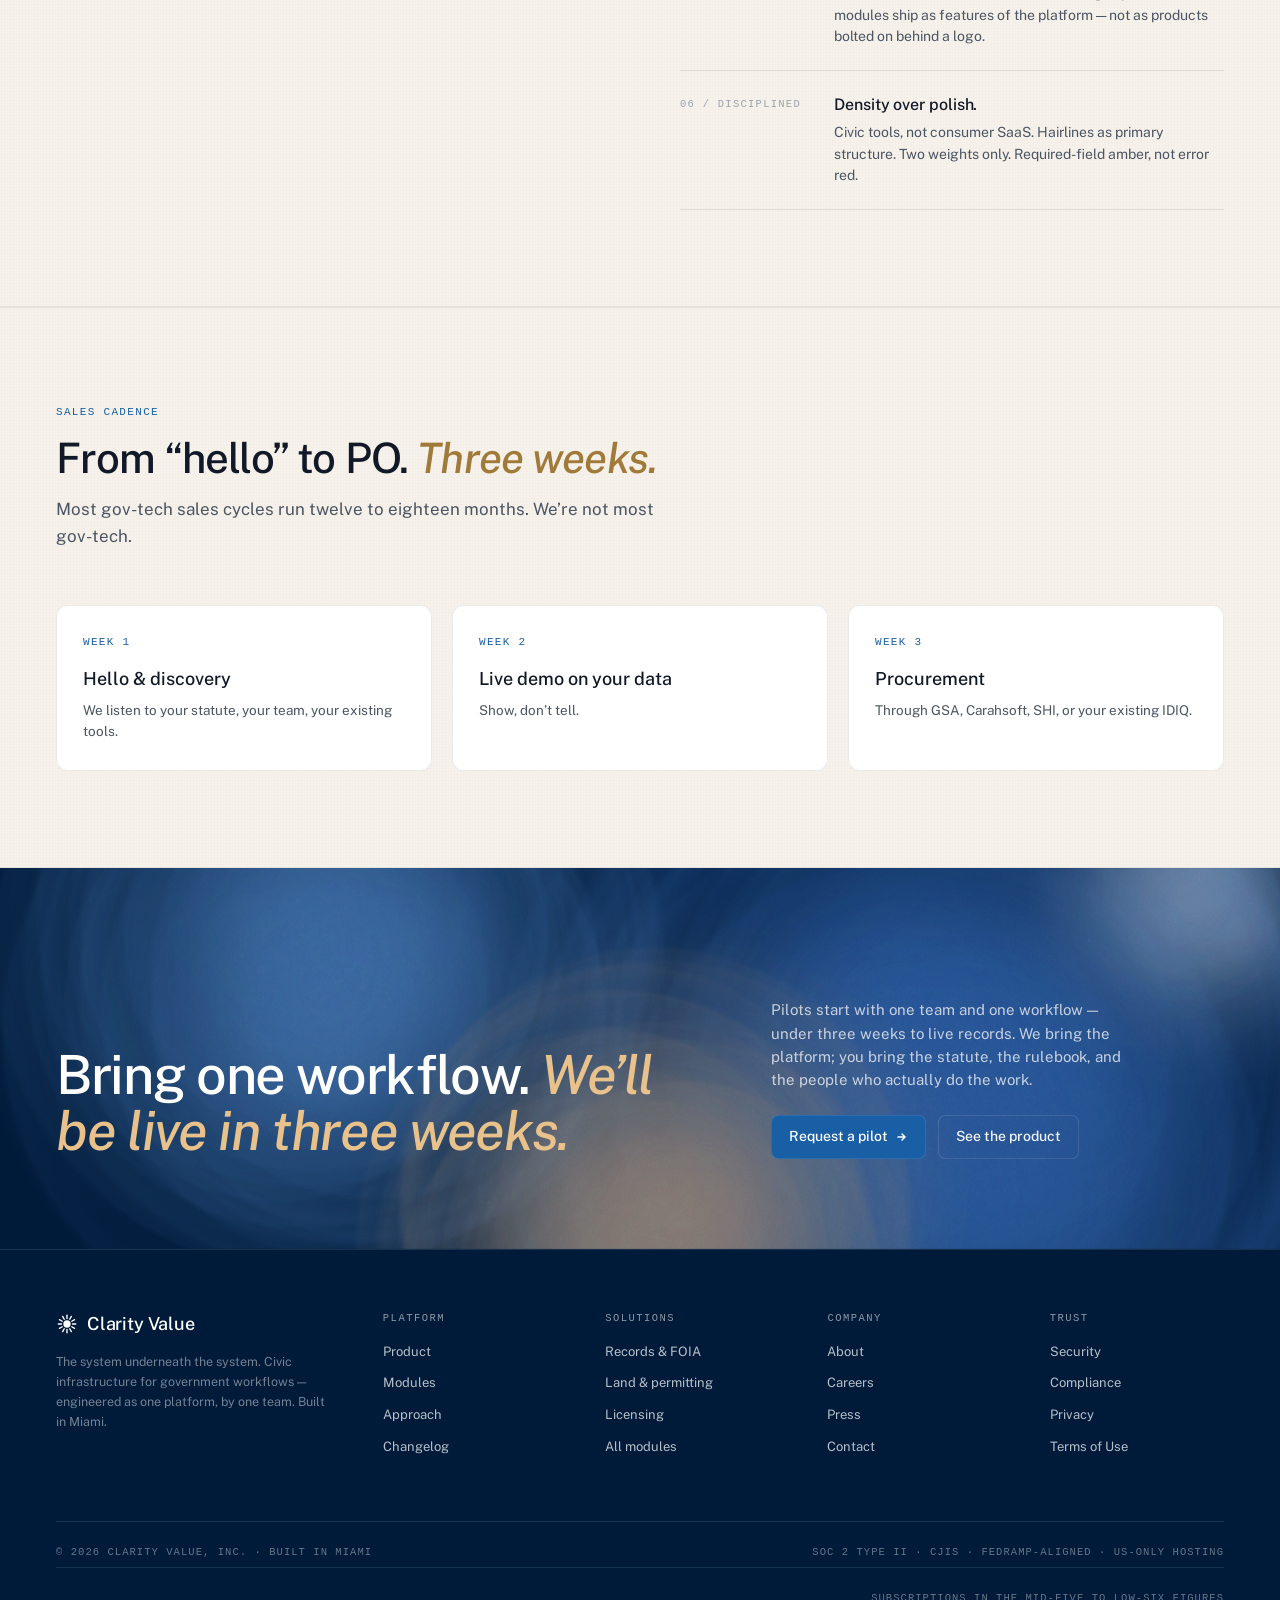
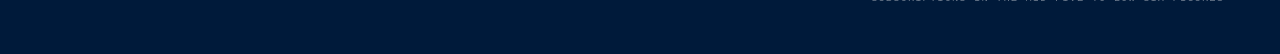
==== commit d23cb190: "Site: serve extensionless clean URLs and retire the .html form" ====
--- a/index.html
+++ b/index.html
@@ -9,10 +9,10 @@
 <!-- Open Graph (iMessage / Facebook / LinkedIn / Slack) -->
 <meta property="og:type" content="website" />
 <meta property="og:site_name" content="Clarity Value" />
-<meta property="og:url" content="https://clarityvalue.netlify.app/" />
+<meta property="og:url" content="https://clarityvalue.co/" />
 <meta property="og:title" content="Clarity Value — The system underneath the system." />
 <meta property="og:description" content="Civic infrastructure for the full range of public-sector work — permitting, records, citizen services, case management. One platform, by one team. Built in Miami." />
-<meta property="og:image" content="https://clarityvalue.netlify.app/art/og-image.png?v=2" />
+<meta property="og:image" content="https://clarityvalue.co/art/og-image.png?v=2" />
 <meta property="og:image:width" content="1200" />
 <meta property="og:image:height" content="630" />
 <meta property="og:image:alt" content="Clarity Value — The system underneath the system." />
@@ -21,7 +21,7 @@
 <meta name="twitter:card" content="summary_large_image" />
 <meta name="twitter:title" content="Clarity Value — The system underneath the system." />
 <meta name="twitter:description" content="Civic infrastructure for government workflows. One platform. Built in Miami." />
-<meta name="twitter:image" content="https://clarityvalue.netlify.app/art/og-image.png?v=2" />
+<meta name="twitter:image" content="https://clarityvalue.co/art/og-image.png?v=2" />
 
 <link rel="stylesheet" href="tokens/colors.css" />
 <link rel="stylesheet" href="tokens/typography.css" />
@@ -487,37 +487,37 @@
           <svg class="cm-nav-dd-chev" viewBox="0 0 10 10" fill="none" aria-hidden="true"><path d="M2.5 4l2.5 2.5L7.5 4" stroke="currentColor" stroke-width="1.4" stroke-linecap="round" stroke-linejoin="round"/></svg>
         </button>
         <div class="cm-nav-dd-panel" role="menu">
-          <a class="cm-nav-dd-item" href="record-requests.html" role="menuitem">
+          <a class="cm-nav-dd-item" href="/record-requests" role="menuitem">
             <span class="cm-nav-dd-k" aria-hidden="true"><svg viewBox="0 0 24 24" fill="none"><path d="M3 7a2 2 0 012-2h4l2 2h8a2 2 0 012 2v10a2 2 0 01-2 2H5a2 2 0 01-2-2V7z" stroke="currentColor" stroke-width="1.5" stroke-linejoin="round"/><path d="M8 13h8M8 16h5" stroke="currentColor" stroke-width="1.5" stroke-linecap="round"/></svg></span>
             <span class="cm-nav-dd-h">Record Requests</span>
             <span class="cm-nav-dd-b">Public-records routed, redacted, fulfilled.</span>
           </a>
-          <a class="cm-nav-dd-item" href="land-management.html" role="menuitem">
+          <a class="cm-nav-dd-item" href="/land-management" role="menuitem">
             <span class="cm-nav-dd-k" aria-hidden="true"><svg viewBox="0 0 24 24" fill="none"><path d="M4 21V8l8-4 8 4v13M9 21v-6h6v6" stroke="currentColor" stroke-width="1.5" stroke-linecap="round" stroke-linejoin="round"/><circle cx="8" cy="11.5" r="0.6" fill="currentColor"/><circle cx="12" cy="11.5" r="0.6" fill="currentColor"/><circle cx="16" cy="11.5" r="0.6" fill="currentColor"/></svg></span>
             <span class="cm-nav-dd-h">Land Management</span>
             <span class="cm-nav-dd-b">Permits, plan reviews, inspections.</span>
           </a>
-          <a class="cm-nav-dd-item" href="licensing.html" role="menuitem">
+          <a class="cm-nav-dd-item" href="/licensing" role="menuitem">
             <span class="cm-nav-dd-k" aria-hidden="true"><svg viewBox="0 0 24 24" fill="none"><path d="M12 3l8 3v6c0 5-3.5 8.5-8 9-4.5-.5-8-4-8-9V6l8-3z" stroke="currentColor" stroke-width="1.5" stroke-linejoin="round"/><path d="M9 12l2 2 4-4" stroke="currentColor" stroke-width="1.5" stroke-linecap="round" stroke-linejoin="round"/></svg></span>
             <span class="cm-nav-dd-h">Licensing</span>
             <span class="cm-nav-dd-b">Applications and renewals, signed online.</span>
           </a>
-          <a class="cm-nav-dd-item" href="311.html" role="menuitem">
+          <a class="cm-nav-dd-item" href="/311" role="menuitem">
             <span class="cm-nav-dd-k" aria-hidden="true"><svg viewBox="0 0 24 24" fill="none"><path d="M21 12c0 4.4-4 8-9 8a9.6 9.6 0 01-3.8-.7L3 21l1.5-4.4A8.2 8.2 0 013 12c0-4.4 4-8 9-8s9 3.6 9 8z" stroke="currentColor" stroke-width="1.5" stroke-linejoin="round"/><circle cx="8.5" cy="12" r="0.9" fill="currentColor"/><circle cx="12" cy="12" r="0.9" fill="currentColor"/><circle cx="15.5" cy="12" r="0.9" fill="currentColor"/></svg></span>
             <span class="cm-nav-dd-h">311 / Citizen Services</span>
             <span class="cm-nav-dd-b">From "there&rsquo;s a pothole" to a closed work order.</span>
           </a>
-          <a class="cm-nav-dd-item" href="reports.html" role="menuitem">
+          <a class="cm-nav-dd-item" href="/reports" role="menuitem">
             <span class="cm-nav-dd-k" aria-hidden="true"><svg viewBox="0 0 24 24" fill="none"><path d="M3 21h18" stroke="currentColor" stroke-width="1.5" stroke-linecap="round"/><path d="M7 21V11M12 21V5M17 21v-7" stroke="currentColor" stroke-width="1.5" stroke-linecap="round"/></svg></span>
             <span class="cm-nav-dd-h">Reports &amp; Dashboards</span>
             <span class="cm-nav-dd-b">Live numbers from the working database.</span>
           </a>
-          <a class="cm-nav-dd-item" href="budget-management.html" role="menuitem">
+          <a class="cm-nav-dd-item" href="/budget-management" role="menuitem">
             <span class="cm-nav-dd-k" aria-hidden="true"><svg viewBox="0 0 24 24" fill="none"><circle cx="12" cy="12" r="8.5" stroke="currentColor" stroke-width="1.5"/><path d="M12 7v10M14.5 9.5a2.5 2.5 0 00-2.5-1.5h-.5a2 2 0 000 4h1a2 2 0 010 4H12a2.5 2.5 0 01-2.5-1.5" stroke="currentColor" stroke-width="1.5" stroke-linecap="round"/></svg></span>
             <span class="cm-nav-dd-h">Budget Management</span>
             <span class="cm-nav-dd-b">Funds, vendors, encumbrances, payments.</span>
           </a>
-          <a class="cm-nav-dd-item" href="human-resources.html" role="menuitem">
+          <a class="cm-nav-dd-item" href="/human-resources" role="menuitem">
             <span class="cm-nav-dd-k" aria-hidden="true"><svg viewBox="0 0 24 24" fill="none"><circle cx="12" cy="8" r="3.5" stroke="currentColor" stroke-width="1.5"/><path d="M4.5 20a7.5 7.5 0 0115 0" stroke="currentColor" stroke-width="1.5" stroke-linecap="round"/></svg></span>
             <span class="cm-nav-dd-h">Human Resources</span>
             <span class="cm-nav-dd-b">Onboarding, contracts, the people-side.</span>
@@ -535,7 +535,7 @@
     </nav>
     <div class="cm-nav-spacer"></div>
     <a class="cm-nav-signin" href="#">Sign in</a>
-    <a class="cm-nav-cta" href="contacts.html">Request a pilot
+    <a class="cm-nav-cta" href="/contacts">Request a pilot
       <svg viewBox="0 0 11 11" fill="none"><path d="M2 5.5h7M6 2.5l3 3-3 3" stroke="currentColor" stroke-width="1.4" stroke-linecap="round"/></svg>
     </a>
   </div>
@@ -557,7 +557,7 @@
         <p class="cm-hero-lede" style="font-weight:500;color:rgba(243,244,246,0.92)">The system underneath the system.</p>
         <p class="cm-hero-lede" style="margin-top:8px">Permits, records, citizen services, budgets — civic infrastructure on one codebase, one data model, one team. State and local agencies go live in under three weeks.</p>
         <div class="cm-hero-ctas">
-          <a class="cm-btn cm-btn--primary" href="contacts.html">Request a pilot
+          <a class="cm-btn cm-btn--primary" href="/contacts">Request a pilot
             <svg viewBox="0 0 12 12" fill="none"><path d="M2 6h7M6 3l3 3-3 3" stroke="currentColor" stroke-width="1.5" stroke-linecap="round"/></svg>
           </a>
           <a class="cm-btn cm-btn--ghost-dark" href="#product">See the platform</a>
@@ -751,7 +751,7 @@
   <!-- AI SECTION — added 2026-05-05 (Tuesday). Brand foundation move:
        AI as the first set of eyes on every record. Three concrete proof points
        across staff (plan review), citizen (FOIA), and architect (workflow config).
-       Footer link routes to /ai.html for the deep-dive. -->
+       Footer link routes to /ai for the deep-dive. -->
   <section class="cm-ai" id="ai">
     <div class="cm-wrap">
       <div class="cm-ai-head">
@@ -799,7 +799,7 @@
       </div>
       <div class="cm-ai-foot">
         <span class="cm-ai-foot-meta"><b>Live in 12 production deployments.</b> SOC 2 audited &middot; every AI suggestion logged.</span>
-        <a class="cm-ai-link" href="ai.html">See how it works &rarr;</a>
+        <a class="cm-ai-link" href="/ai">See how it works &rarr;</a>
       </div>
     </div>
   </section>
@@ -831,7 +831,7 @@
               <li><span class="cm-feat-k">Redact</span><span><b>In-app PDF redaction</b> with exemption-code tagging that survives audit.</span></li>
               <li><span class="cm-feat-k">Fulfill</span><span><b>SLA timers visible to both sides,</b> with green/amber/red phase indicators tied to your statutory clock.</span></li>
             </ul>
-            <a class="cm-mod-link" href="record-requests.html">See Record Requests <svg viewBox="0 0 11 11" fill="none"><path d="M2 5.5h7M6 2.5l3 3-3 3" stroke="currentColor" stroke-width="1.5" stroke-linecap="round"/></svg></a>
+            <a class="cm-mod-link" href="/record-requests">See Record Requests <svg viewBox="0 0 11 11" fill="none"><path d="M2 5.5h7M6 2.5l3 3-3 3" stroke="currentColor" stroke-width="1.5" stroke-linecap="round"/></svg></a>
           </div>
         </div>
       </div>
@@ -849,7 +849,7 @@
               <li><span class="cm-feat-k">Review</span><span><b>Parallel department review</b> with an audit trail every reviewer can see — no email-thread archaeology.</span></li>
               <li><span class="cm-feat-k">Issuance</span><span><b>Auto-generated certificates</b> with QR-verifiable IDs and a citizen-facing record locker.</span></li>
             </ul>
-            <a class="cm-mod-link" href="land-management.html">See Land Management <svg viewBox="0 0 11 11" fill="none"><path d="M2 5.5h7M6 2.5l3 3-3 3" stroke="currentColor" stroke-width="1.5" stroke-linecap="round"/></svg></a>
+            <a class="cm-mod-link" href="/land-management">See Land Management <svg viewBox="0 0 11 11" fill="none"><path d="M2 5.5h7M6 2.5l3 3-3 3" stroke="currentColor" stroke-width="1.5" stroke-linecap="round"/></svg></a>
           </div>
           <div class="cm-mod-art cm-mod-art--land">
             <span class="cm-mod-art-spec">SUBMISSIONS · LIVE</span>
@@ -877,7 +877,7 @@
               <li><span class="cm-feat-k">Sign</span><span><b>Native e-sign + PDF certificate</b> with QR-verifiable lookup and Apple/Google Wallet pass.</span></li>
               <li><span class="cm-feat-k">Renew</span><span><b>90/60/30-day notices</b> by email and SMS. Lapsed-license enforcement queue for the rest.</span></li>
             </ul>
-            <a class="cm-mod-link" href="licensing.html">See Licensing <svg viewBox="0 0 11 11" fill="none"><path d="M2 5.5h7M6 2.5l3 3-3 3" stroke="currentColor" stroke-width="1.5" stroke-linecap="round"/></svg></a>
+            <a class="cm-mod-link" href="/licensing">See Licensing <svg viewBox="0 0 11 11" fill="none"><path d="M2 5.5h7M6 2.5l3 3-3 3" stroke="currentColor" stroke-width="1.5" stroke-linecap="round"/></svg></a>
           </div>
         </div>
       </div>
@@ -895,7 +895,7 @@
               <li><span class="cm-feat-k">Routing</span><span><b>Department-aware dispatch</b> — the right crew gets the right ticket without a triage meeting.</span></li>
               <li><span class="cm-feat-k">Closure</span><span><b>Citizen status updates</b> with photo evidence on resolution. The reporter knows it's fixed.</span></li>
             </ul>
-            <a class="cm-mod-link" href="311.html">See 311 / Citizen Services <svg viewBox="0 0 11 11" fill="none"><path d="M2 5.5h7M6 2.5l3 3-3 3" stroke="currentColor" stroke-width="1.5" stroke-linecap="round"/></svg></a>
+            <a class="cm-mod-link" href="/311">See 311 / Citizen Services <svg viewBox="0 0 11 11" fill="none"><path d="M2 5.5h7M6 2.5l3 3-3 3" stroke="currentColor" stroke-width="1.5" stroke-linecap="round"/></svg></a>
           </div>
           <div class="cm-mod-art cm-mod-art--311">
             <span class="cm-mod-art-spec">311 · WORK ORDERS</span>
@@ -923,7 +923,7 @@
               <li><span class="cm-feat-k">Drill</span><span><b>Click any number, land in the underlying records.</b> Aggregates and sources are the same model.</span></li>
               <li><span class="cm-feat-k">Report</span><span><b>Council-ready PDF and CSV.</b> Scheduled emails for the directors who want the numbers in their inbox.</span></li>
             </ul>
-            <a class="cm-mod-link" href="reports.html">See Reports &amp; Dashboards <svg viewBox="0 0 11 11" fill="none"><path d="M2 5.5h7M6 2.5l3 3-3 3" stroke="currentColor" stroke-width="1.5" stroke-linecap="round"/></svg></a>
+            <a class="cm-mod-link" href="/reports">See Reports &amp; Dashboards <svg viewBox="0 0 11 11" fill="none"><path d="M2 5.5h7M6 2.5l3 3-3 3" stroke="currentColor" stroke-width="1.5" stroke-linecap="round"/></svg></a>
           </div>
         </div>
       </div>
@@ -941,7 +941,7 @@
               <li><span class="cm-feat-k">Encumber</span><span><b>360&deg; vendor file</b> &mdash; W-9, COI, debarment, contracts, POs, invoices, performance. One record, not seven.</span></li>
               <li><span class="cm-feat-k">Pay</span><span><b>Three-way match without the spreadsheet.</b> Days, not weeks, from invoice to disbursement.</span></li>
             </ul>
-            <a class="cm-mod-link" href="budget-management.html">See Budget Management <svg viewBox="0 0 11 11" fill="none"><path d="M2 5.5h7M6 2.5l3 3-3 3" stroke="currentColor" stroke-width="1.5" stroke-linecap="round"/></svg></a>
+            <a class="cm-mod-link" href="/budget-management">See Budget Management <svg viewBox="0 0 11 11" fill="none"><path d="M2 5.5h7M6 2.5l3 3-3 3" stroke="currentColor" stroke-width="1.5" stroke-linecap="round"/></svg></a>
           </div>
           <div class="cm-mod-art cm-mod-art--budget">
             <span class="cm-mod-art-spec">BUDGET · BOOK</span>
@@ -969,7 +969,7 @@
               <li><span class="cm-feat-k">Sign</span><span><b>Native e-sign and versioned templates</b> &mdash; offer, employment, NDA, separation. Same engine across HR, vendor, licensing.</span></li>
               <li><span class="cm-feat-k">Review</span><span><b>Performance and leave on a cadence the system enforces.</b> Managers do less administration.</span></li>
             </ul>
-            <a class="cm-mod-link" href="human-resources.html">See Human Resources <svg viewBox="0 0 11 11" fill="none"><path d="M2 5.5h7M6 2.5l3 3-3 3" stroke="currentColor" stroke-width="1.5" stroke-linecap="round"/></svg></a>
+            <a class="cm-mod-link" href="/human-resources">See Human Resources <svg viewBox="0 0 11 11" fill="none"><path d="M2 5.5h7M6 2.5l3 3-3 3" stroke="currentColor" stroke-width="1.5" stroke-linecap="round"/></svg></a>
           </div>
         </div>
       </div>
@@ -1071,7 +1071,7 @@
         <div class="cm-cta-side">
           <p>Pilots start with one team and one workflow &mdash; under three weeks to live records. We bring the platform; you bring the statute, the rulebook, and the people who actually do the work.</p>
           <div class="cm-cta-actions">
-            <a class="cm-btn cm-btn--primary" href="contacts.html">Request a pilot
+            <a class="cm-btn cm-btn--primary" href="/contacts">Request a pilot
               <svg viewBox="0 0 12 12" fill="none"><path d="M2 6h7M6 3l3 3-3 3" stroke="currentColor" stroke-width="1.5" stroke-linecap="round"/></svg>
             </a>
             <a class="cm-btn cm-btn--ghost-dark" href="#product">See the product</a>
@@ -1095,9 +1095,9 @@
           <p>The system underneath the system. Civic infrastructure for government workflows — engineered as one platform, by one team. Built in Miami.</p>
         </div>
         <div class="cm-footer-col"><h4>Platform</h4><ul><li><a href="#product">Product</a></li><li><a href="#modules">Modules</a></li><li><a href="#approach">Approach</a></li><li><a href="#">Changelog</a></li></ul></div>
-        <div class="cm-footer-col"><h4>Solutions</h4><ul><li><a href="record-requests.html">Records &amp; FOIA</a></li><li><a href="land-management.html">Land &amp; permitting</a></li><li><a href="licensing.html">Licensing</a></li><li><a href="#modules">All modules</a></li></ul></div>
-        <div class="cm-footer-col"><h4>Company</h4><ul><li><a href="#about">About</a></li><li><a href="#">Careers</a></li><li><a href="#">Press</a></li><li><a href="contacts.html">Contact</a></li></ul></div>
-        <div class="cm-footer-col"><h4>Trust</h4><ul><li><a href="#">Security</a></li><li><a href="#">Compliance</a></li><li><a href="privacy-policy.html">Privacy</a></li><li><a href="terms-of-use.html">Terms of Use</a></li></ul></div>
+        <div class="cm-footer-col"><h4>Solutions</h4><ul><li><a href="/record-requests">Records &amp; FOIA</a></li><li><a href="/land-management">Land &amp; permitting</a></li><li><a href="/licensing">Licensing</a></li><li><a href="#modules">All modules</a></li></ul></div>
+        <div class="cm-footer-col"><h4>Company</h4><ul><li><a href="#about">About</a></li><li><a href="#">Careers</a></li><li><a href="#">Press</a></li><li><a href="/contacts">Contact</a></li></ul></div>
+        <div class="cm-footer-col"><h4>Trust</h4><ul><li><a href="#">Security</a></li><li><a href="#">Compliance</a></li><li><a href="/privacy-policy">Privacy</a></li><li><a href="/terms-of-use">Terms of Use</a></li></ul></div>
       </div>
       <div class="cm-footer-fine">
         <span>&copy; 2026 Clarity Value, Inc. · Built in Miami</span>
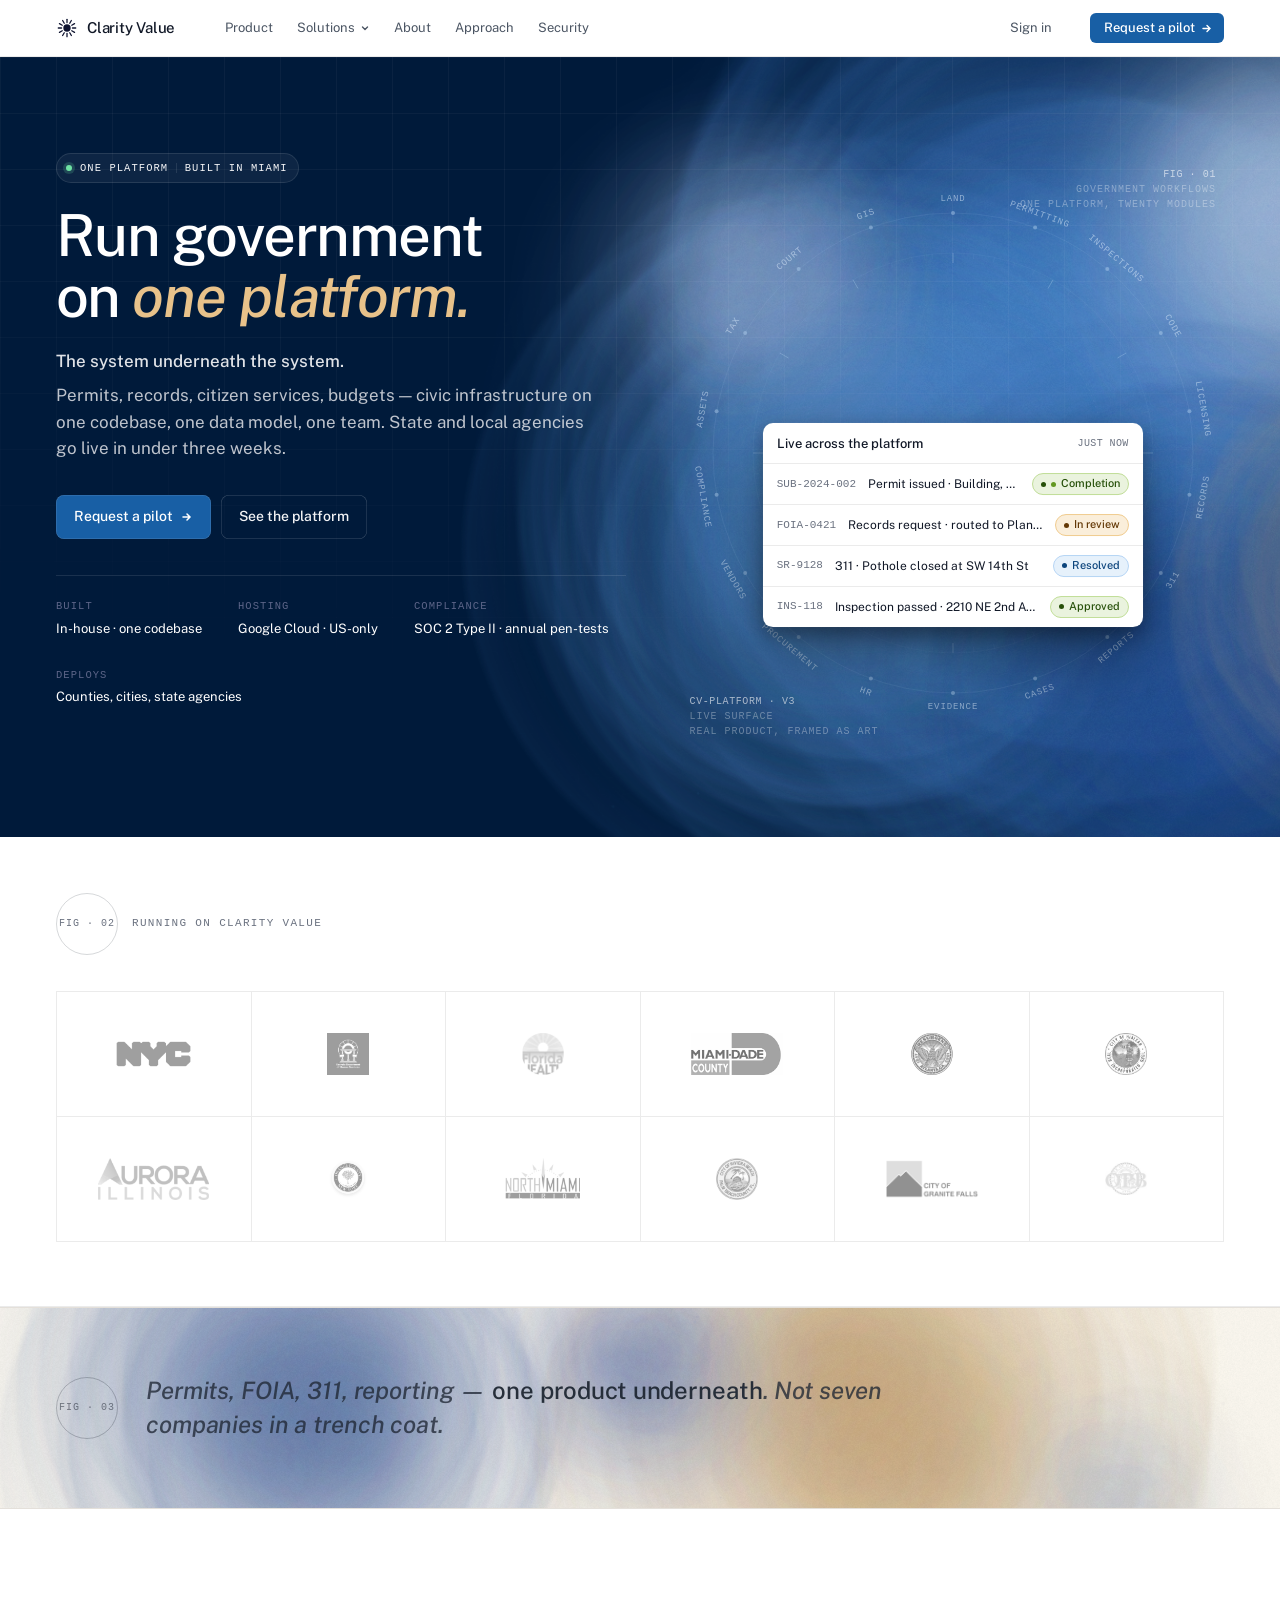
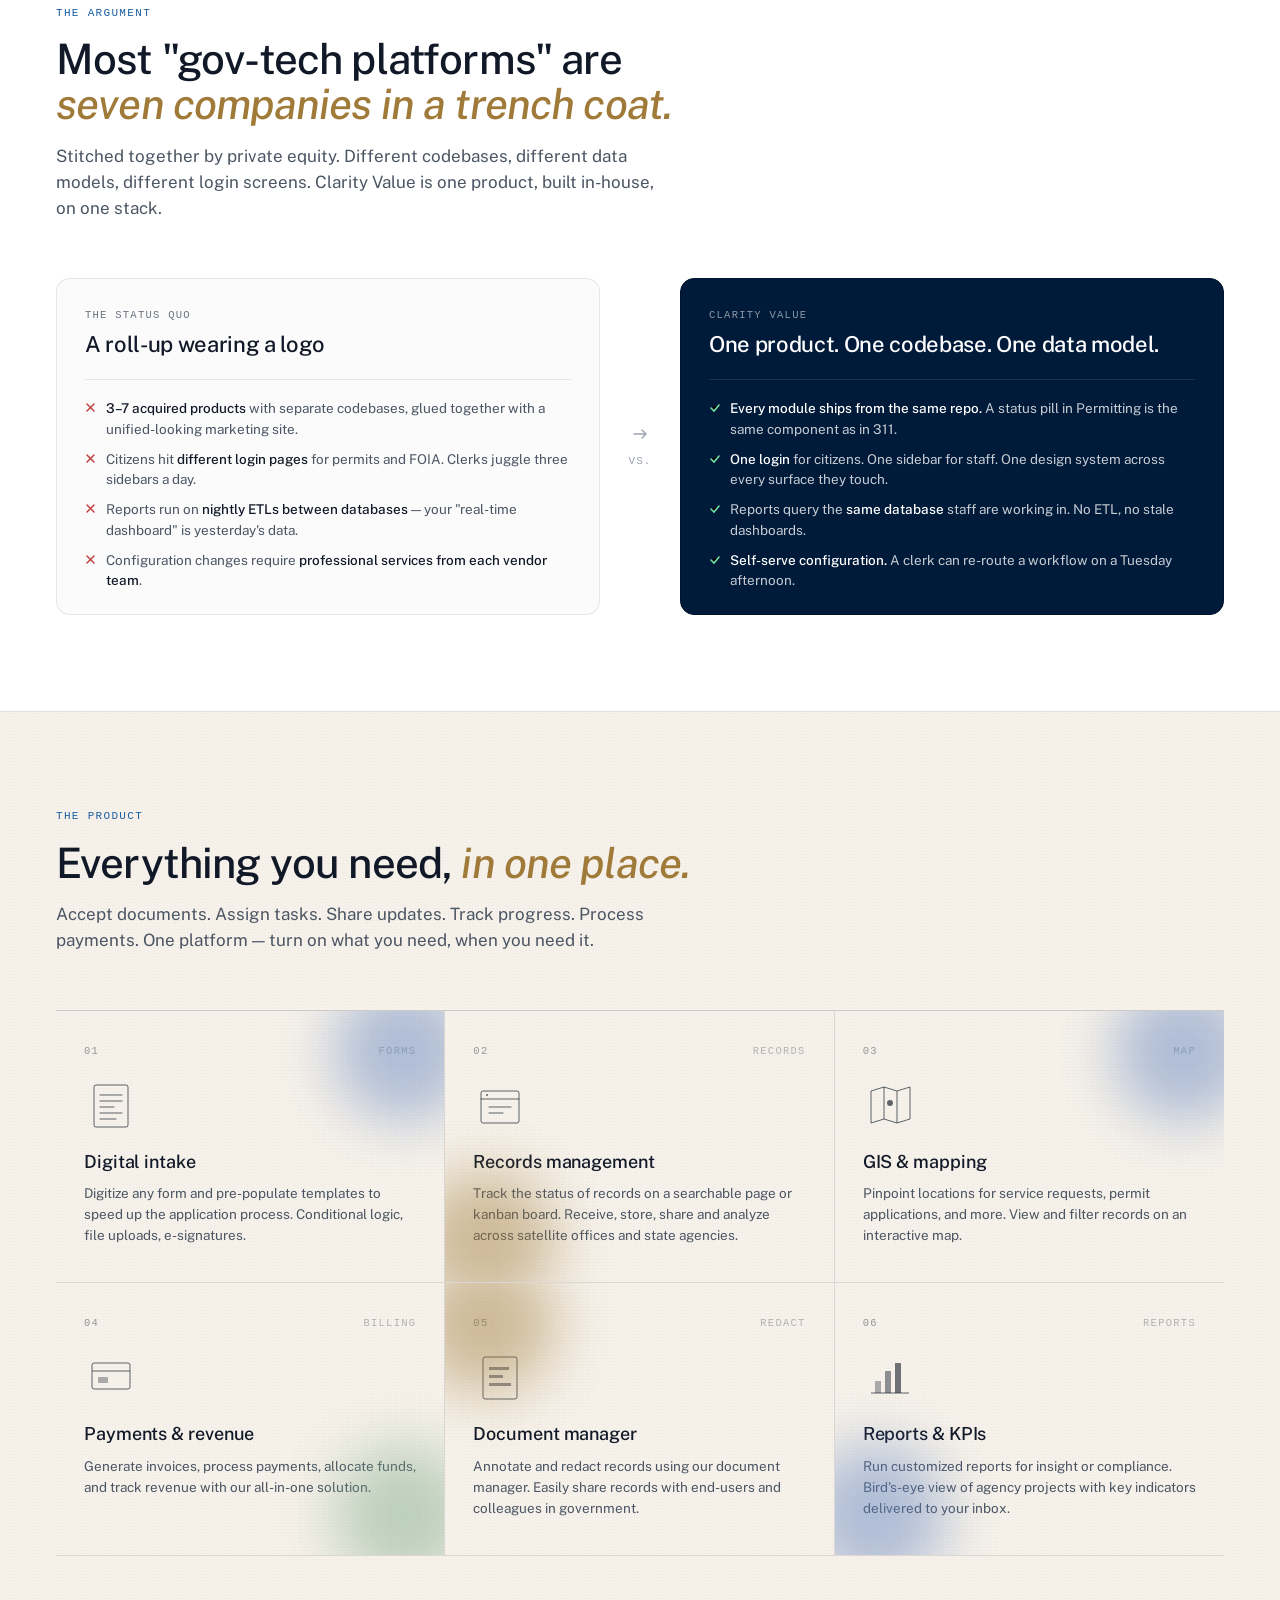
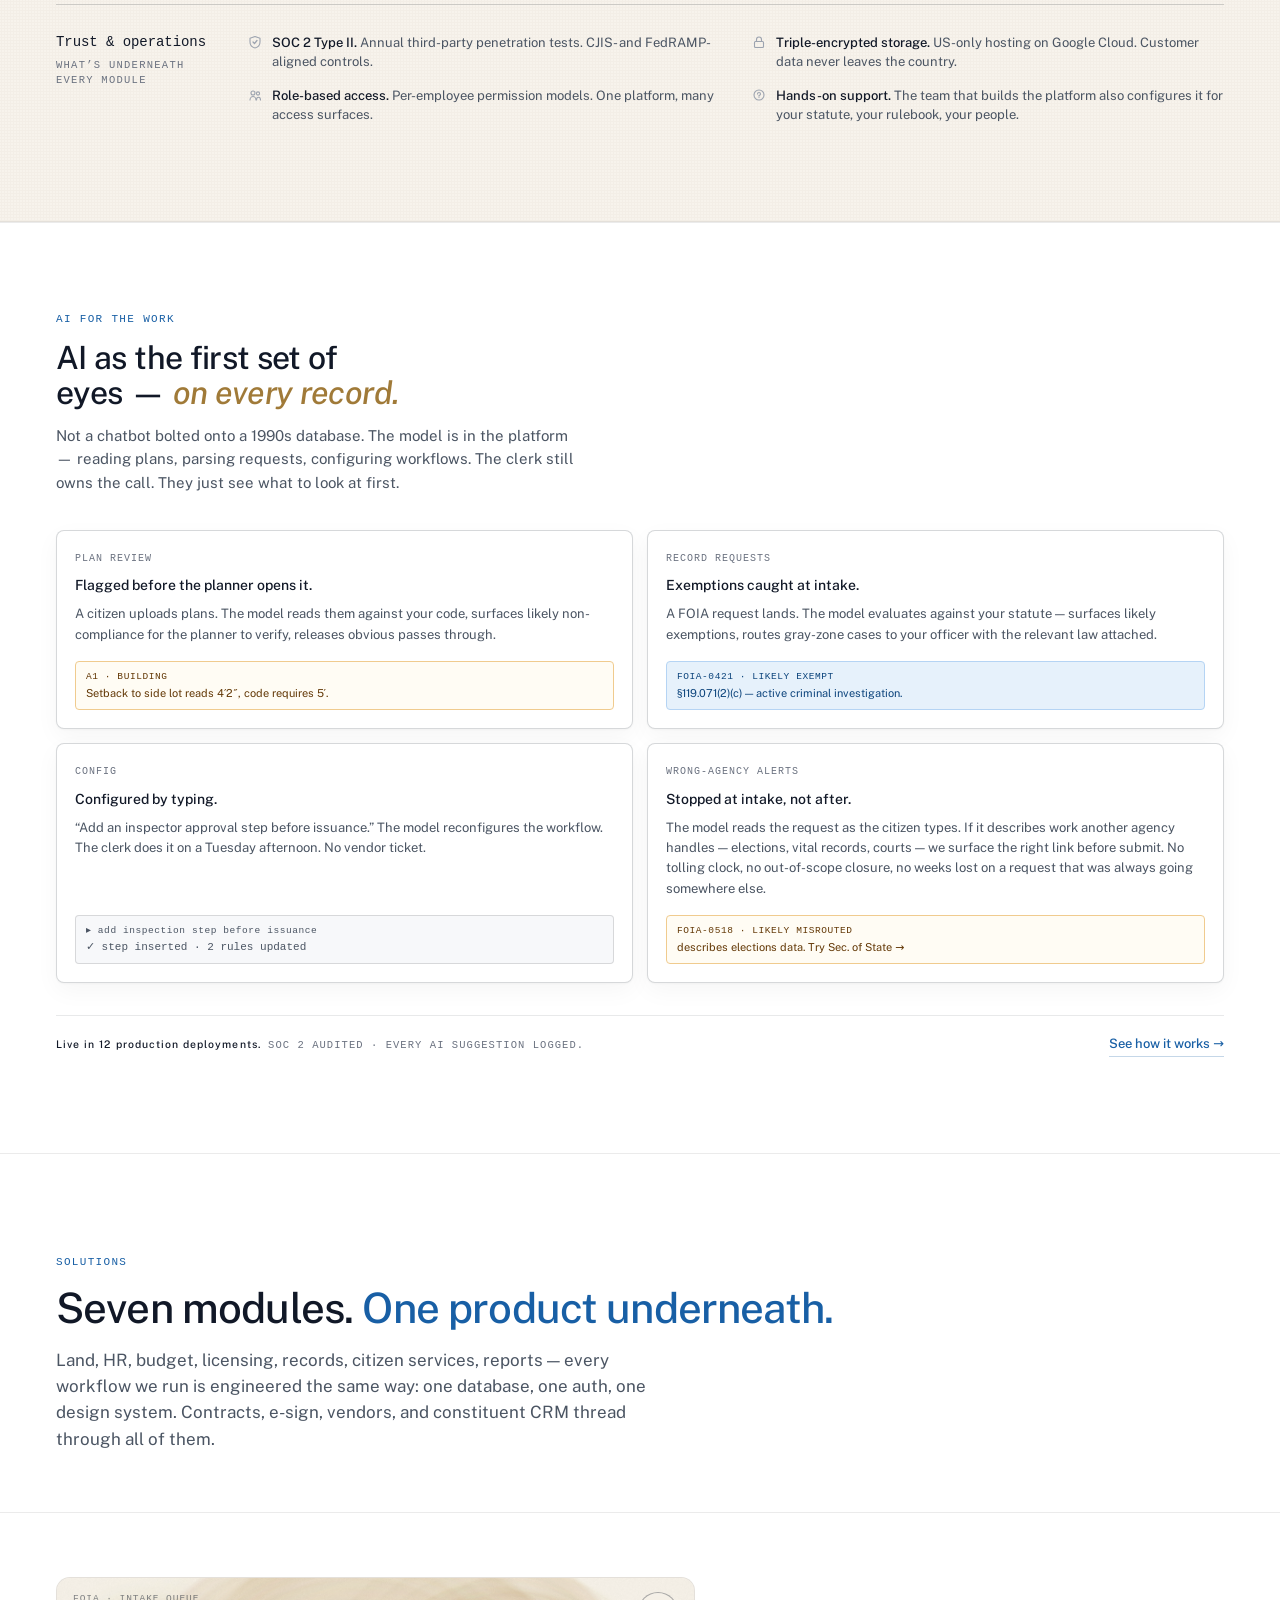
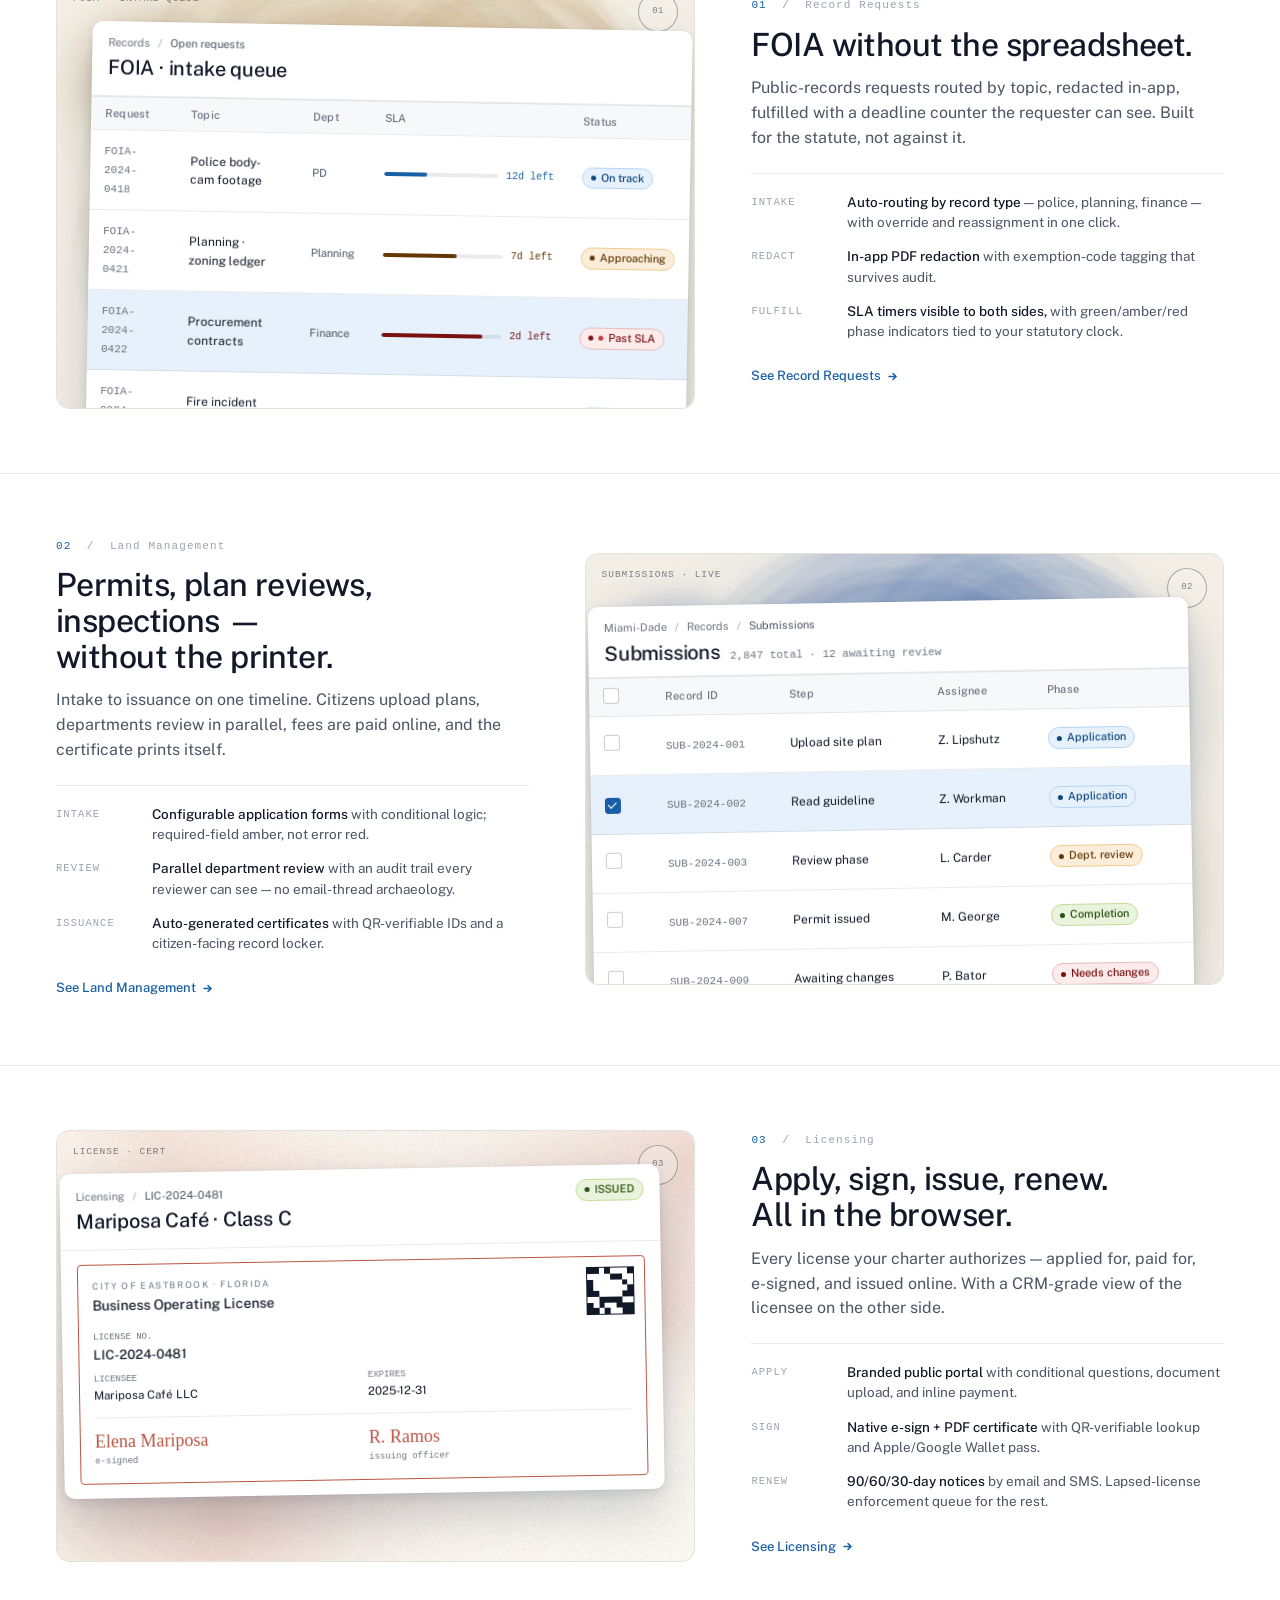
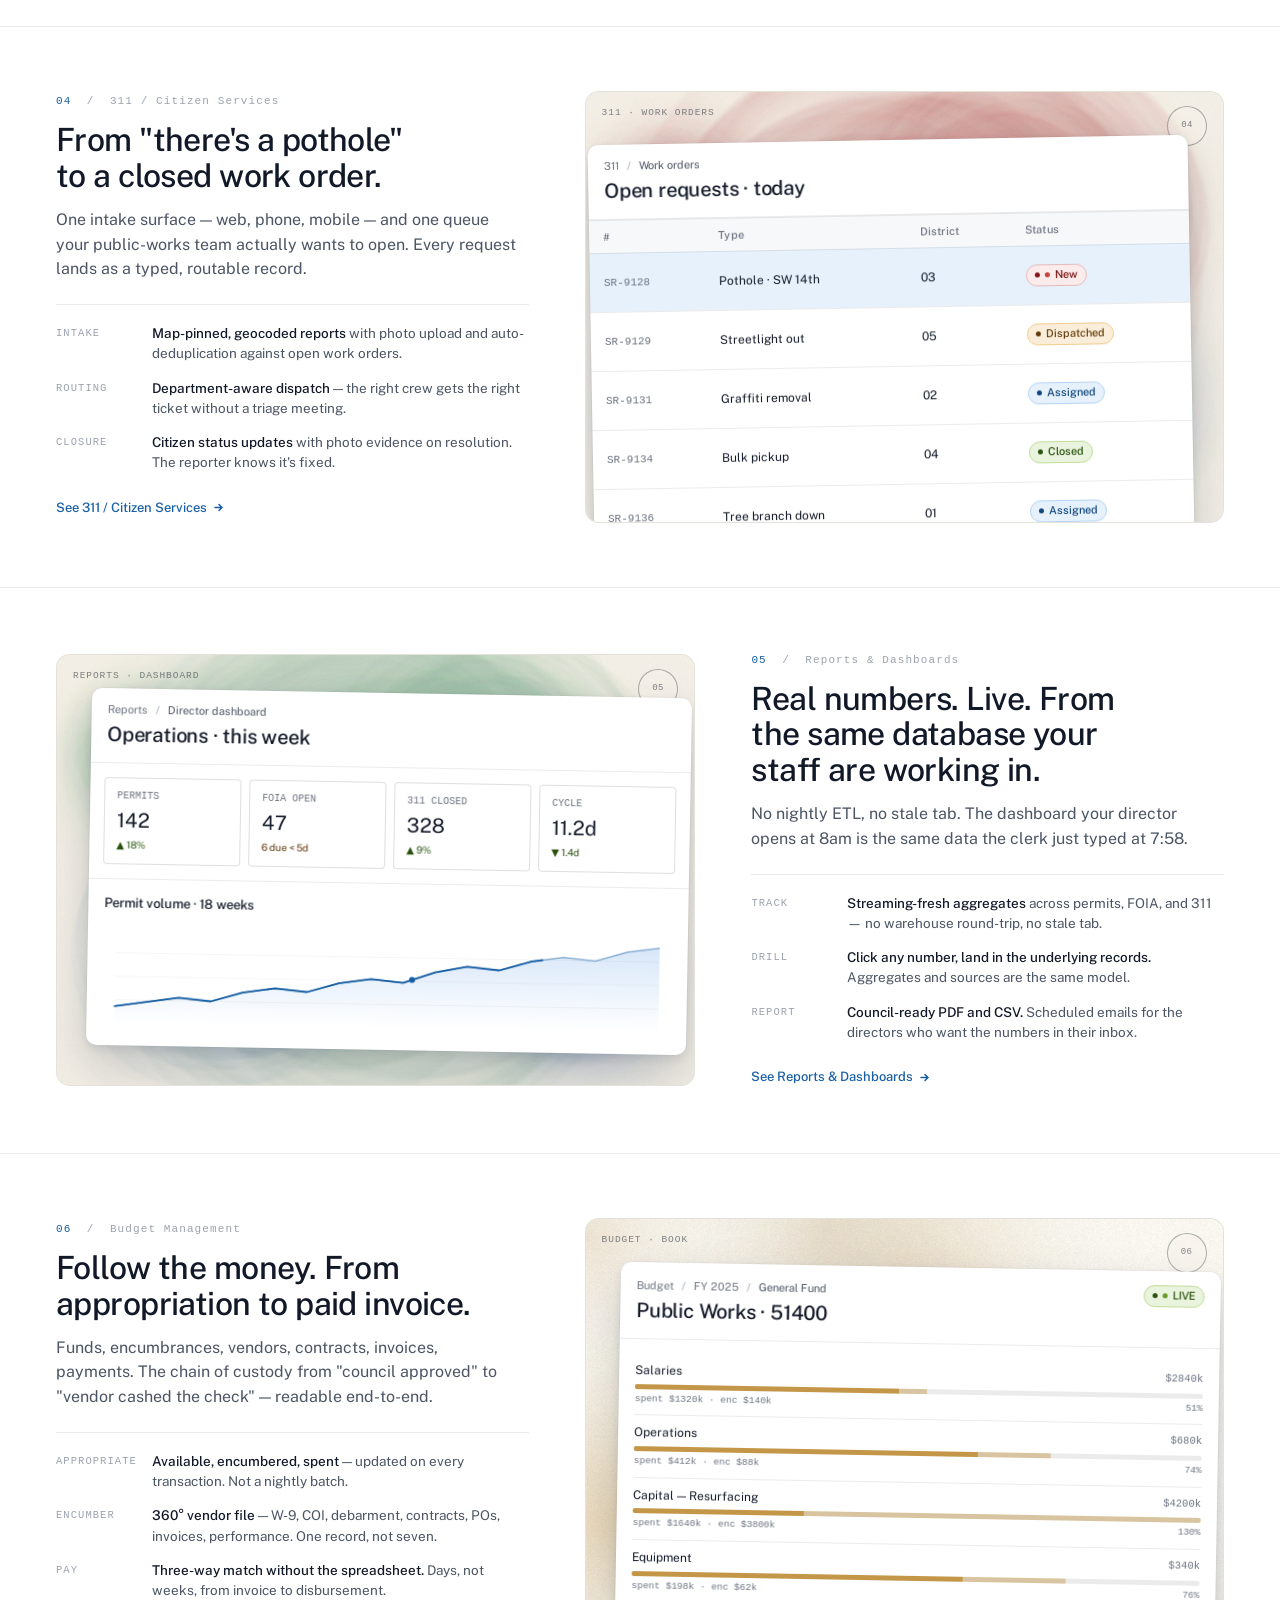
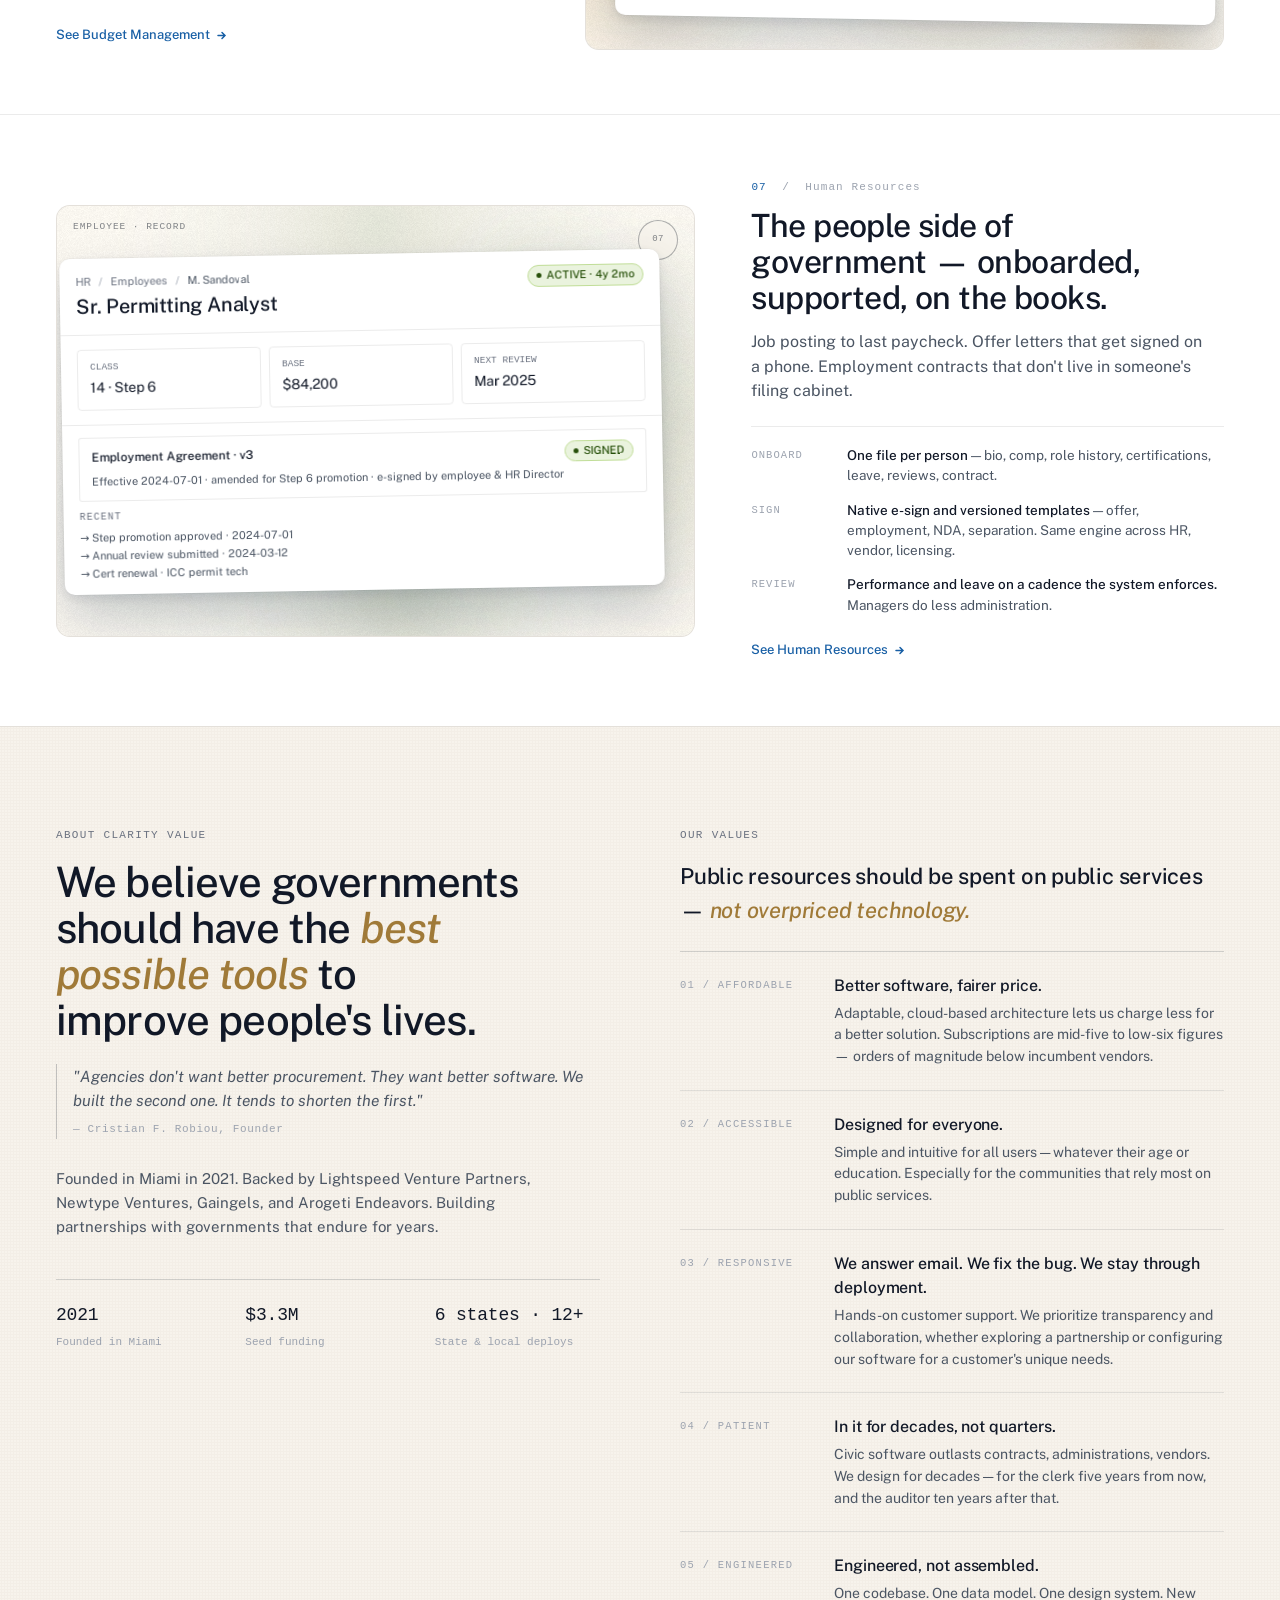
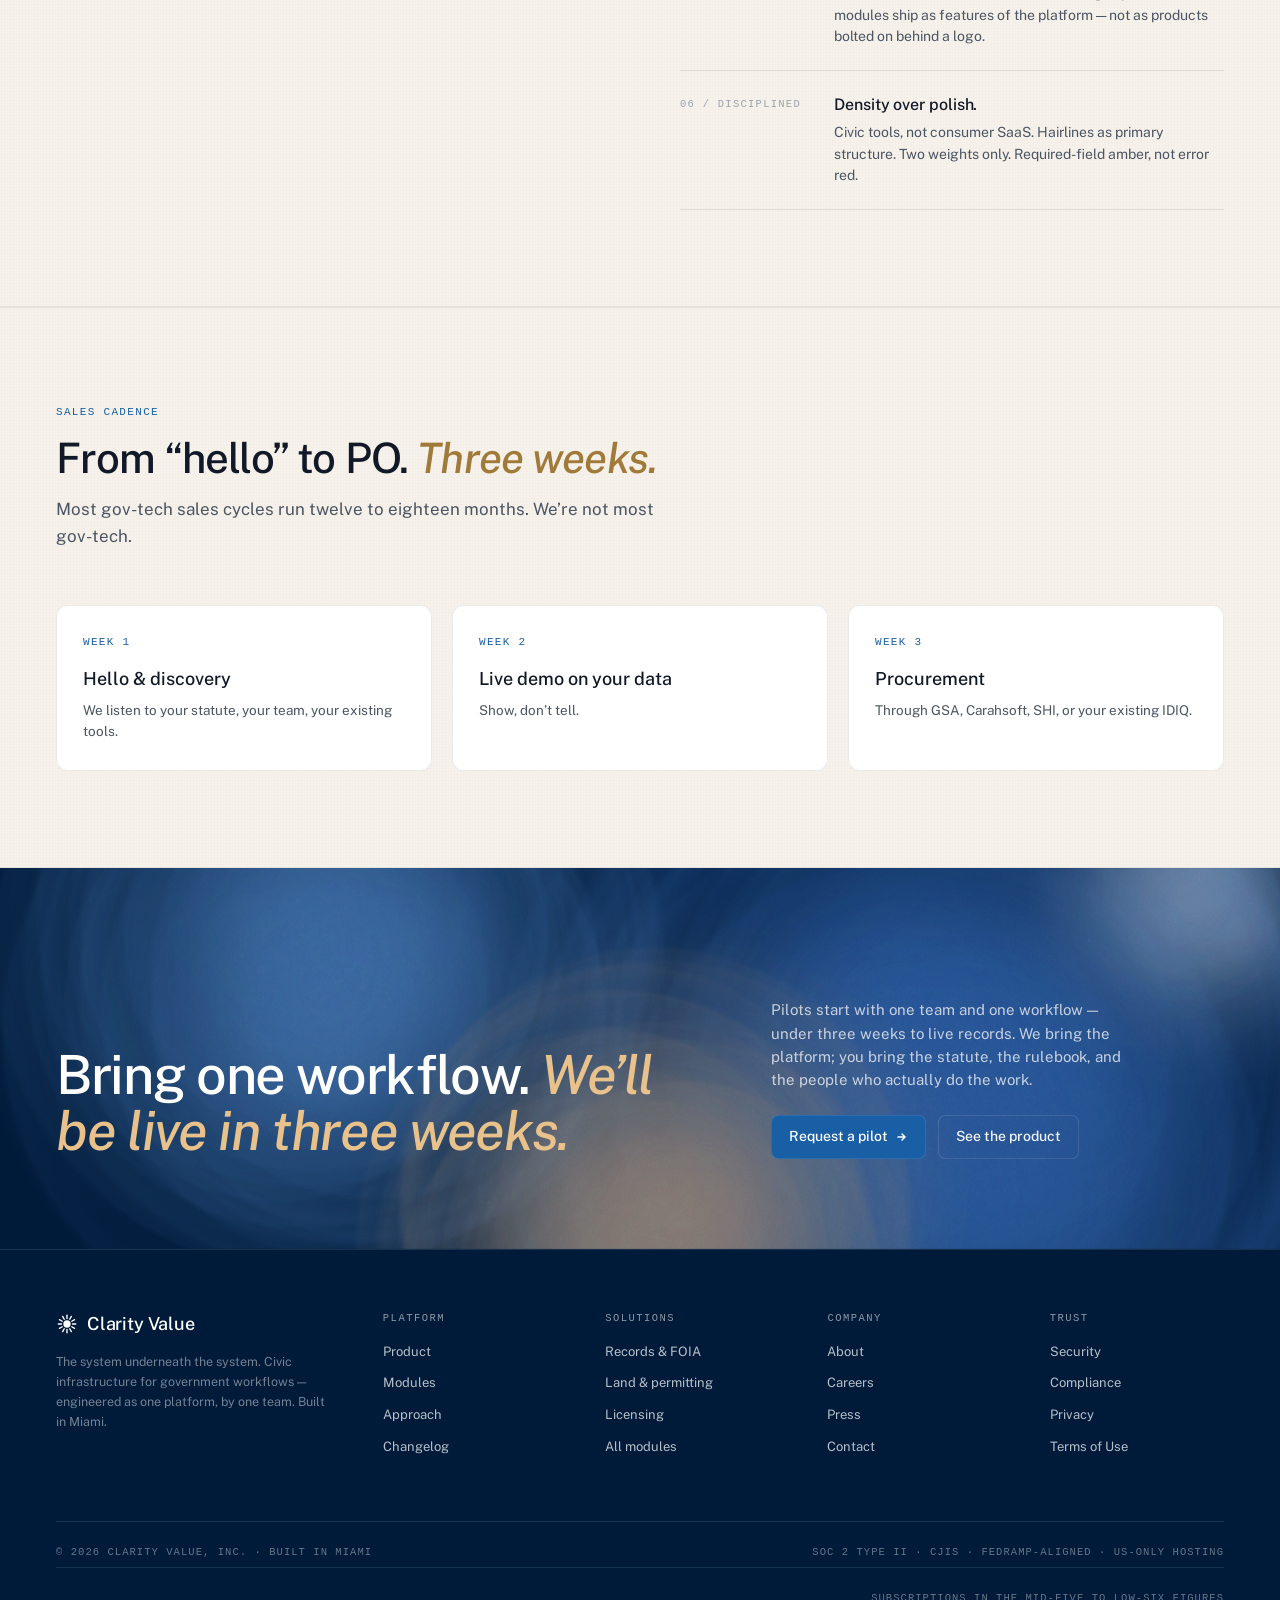
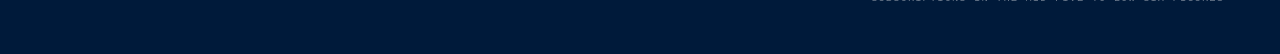
==== commit bb9ac4f7: "Site: install the Clarity sun favicon, apple touch icon, and web manifest" ====
--- a/index.html
+++ b/index.html
@@ -3,6 +3,11 @@
 <head>
 <meta charset="utf-8" />
 <meta name="viewport" content="width=device-width,initial-scale=1" />
+<link rel="icon" href="/favicon.ico" sizes="any" />
+<link rel="icon" type="image/png" sizes="32x32" href="/icon-32.png" />
+<link rel="apple-touch-icon" href="/apple-touch-icon.png" />
+<link rel="manifest" href="/site.webmanifest" />
+<meta name="theme-color" content="#0F1430" />
 <title>Run government on one platform — Clarity Value</title>
 <meta name="description" content="Permits, records, citizen services, budgets — civic infrastructure on one platform. State and local agencies go live in under three weeks." />
 
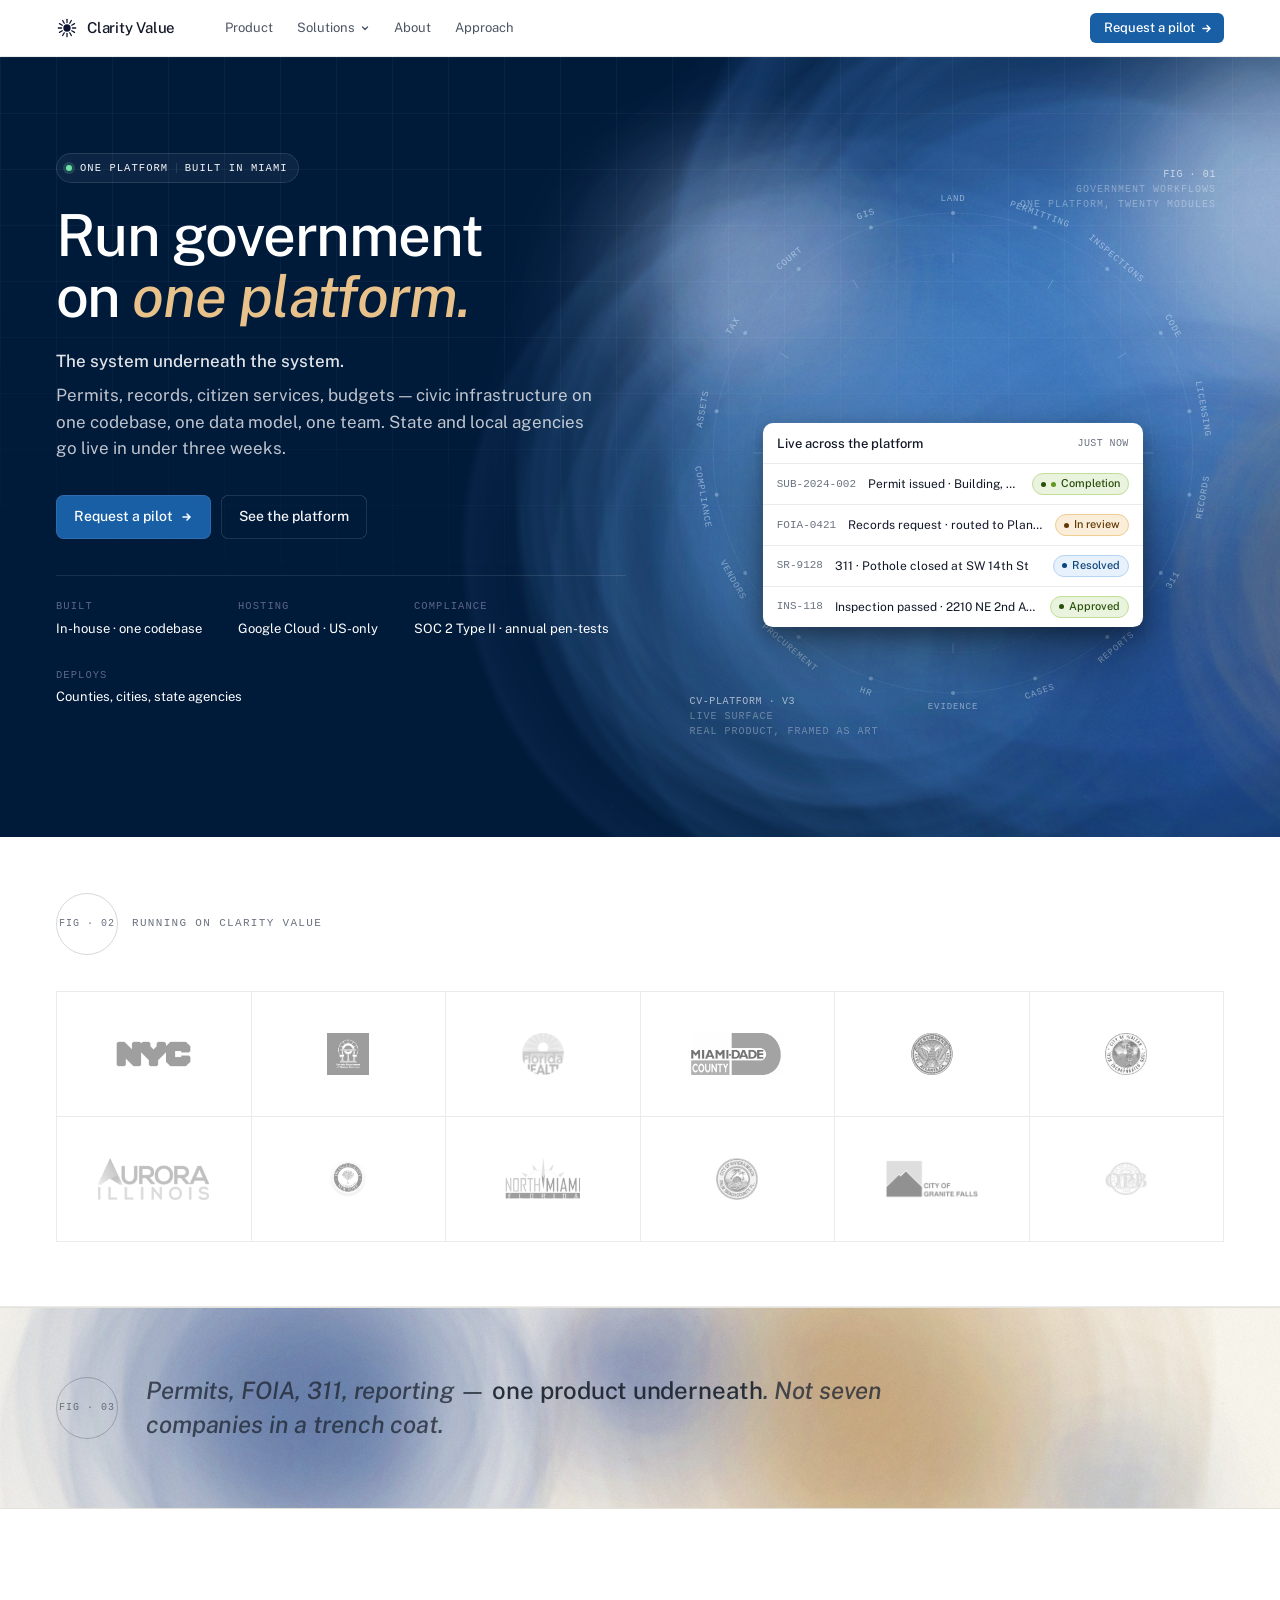
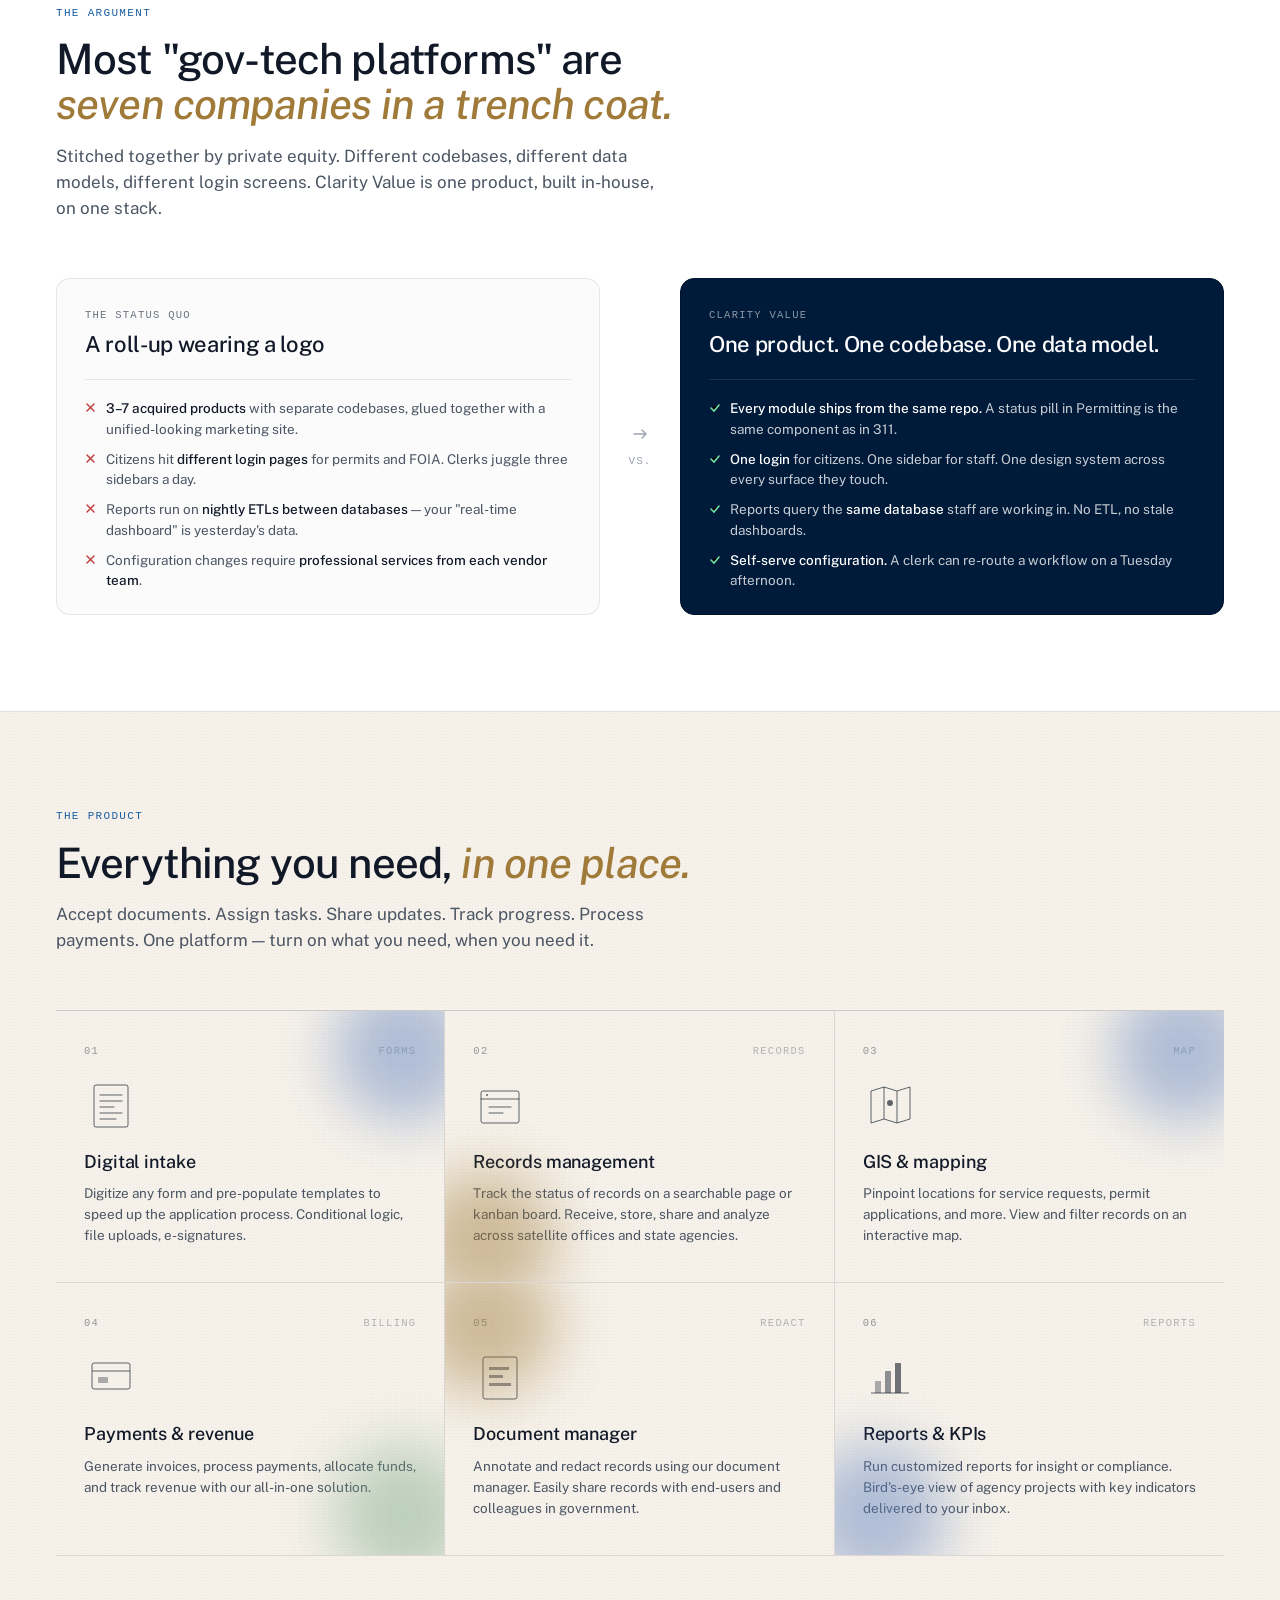
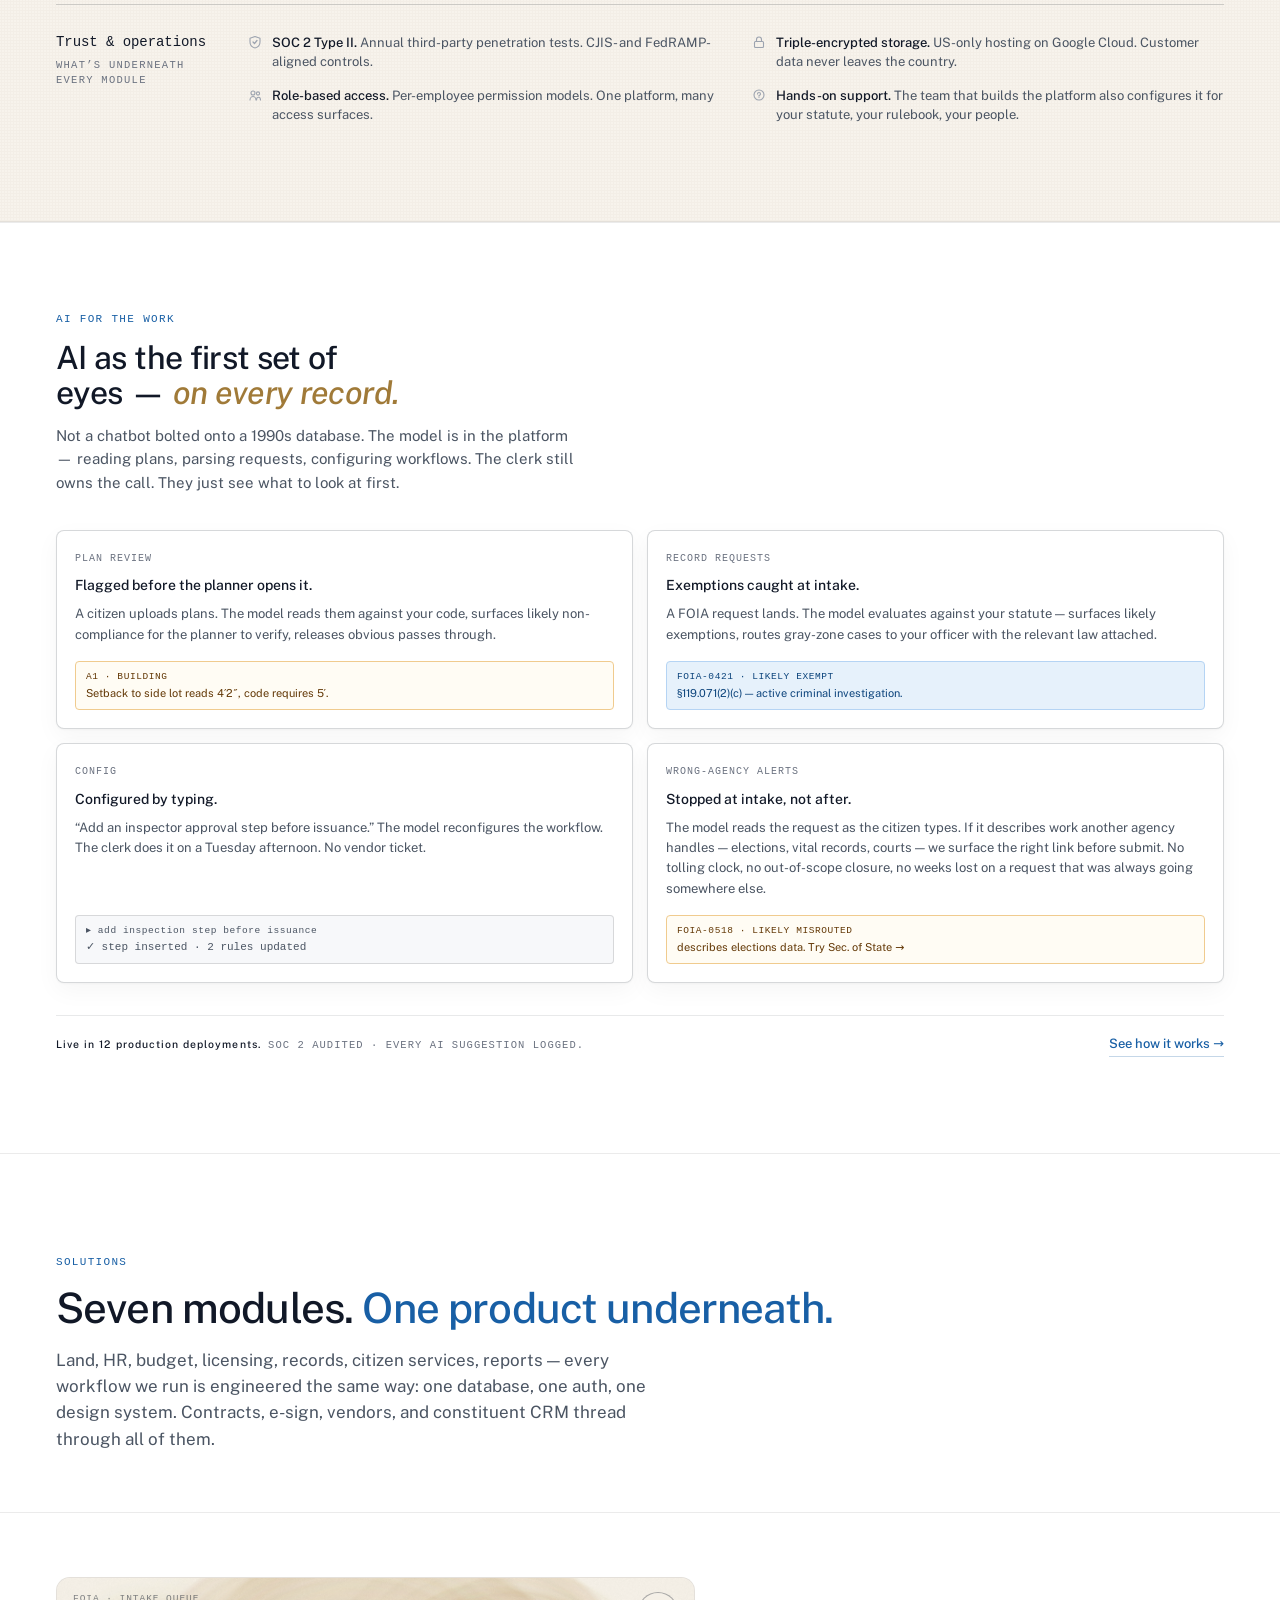
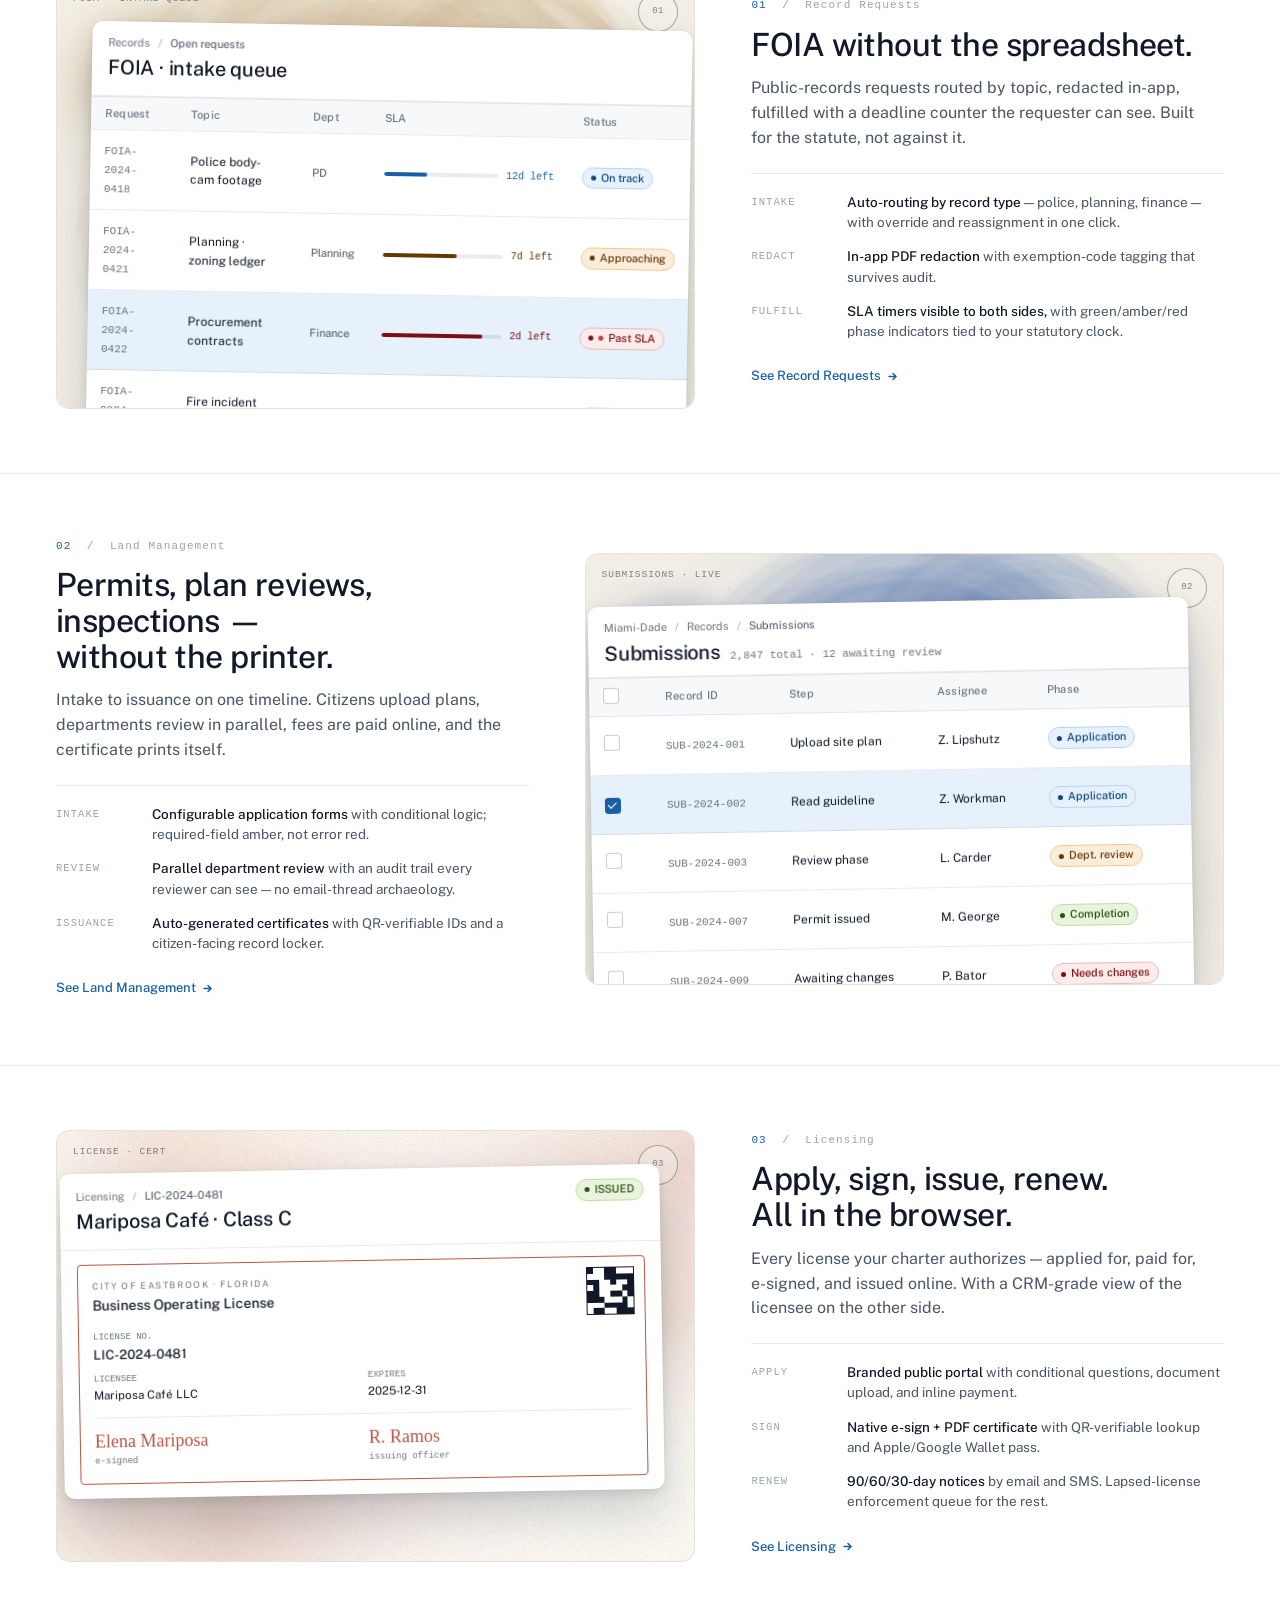
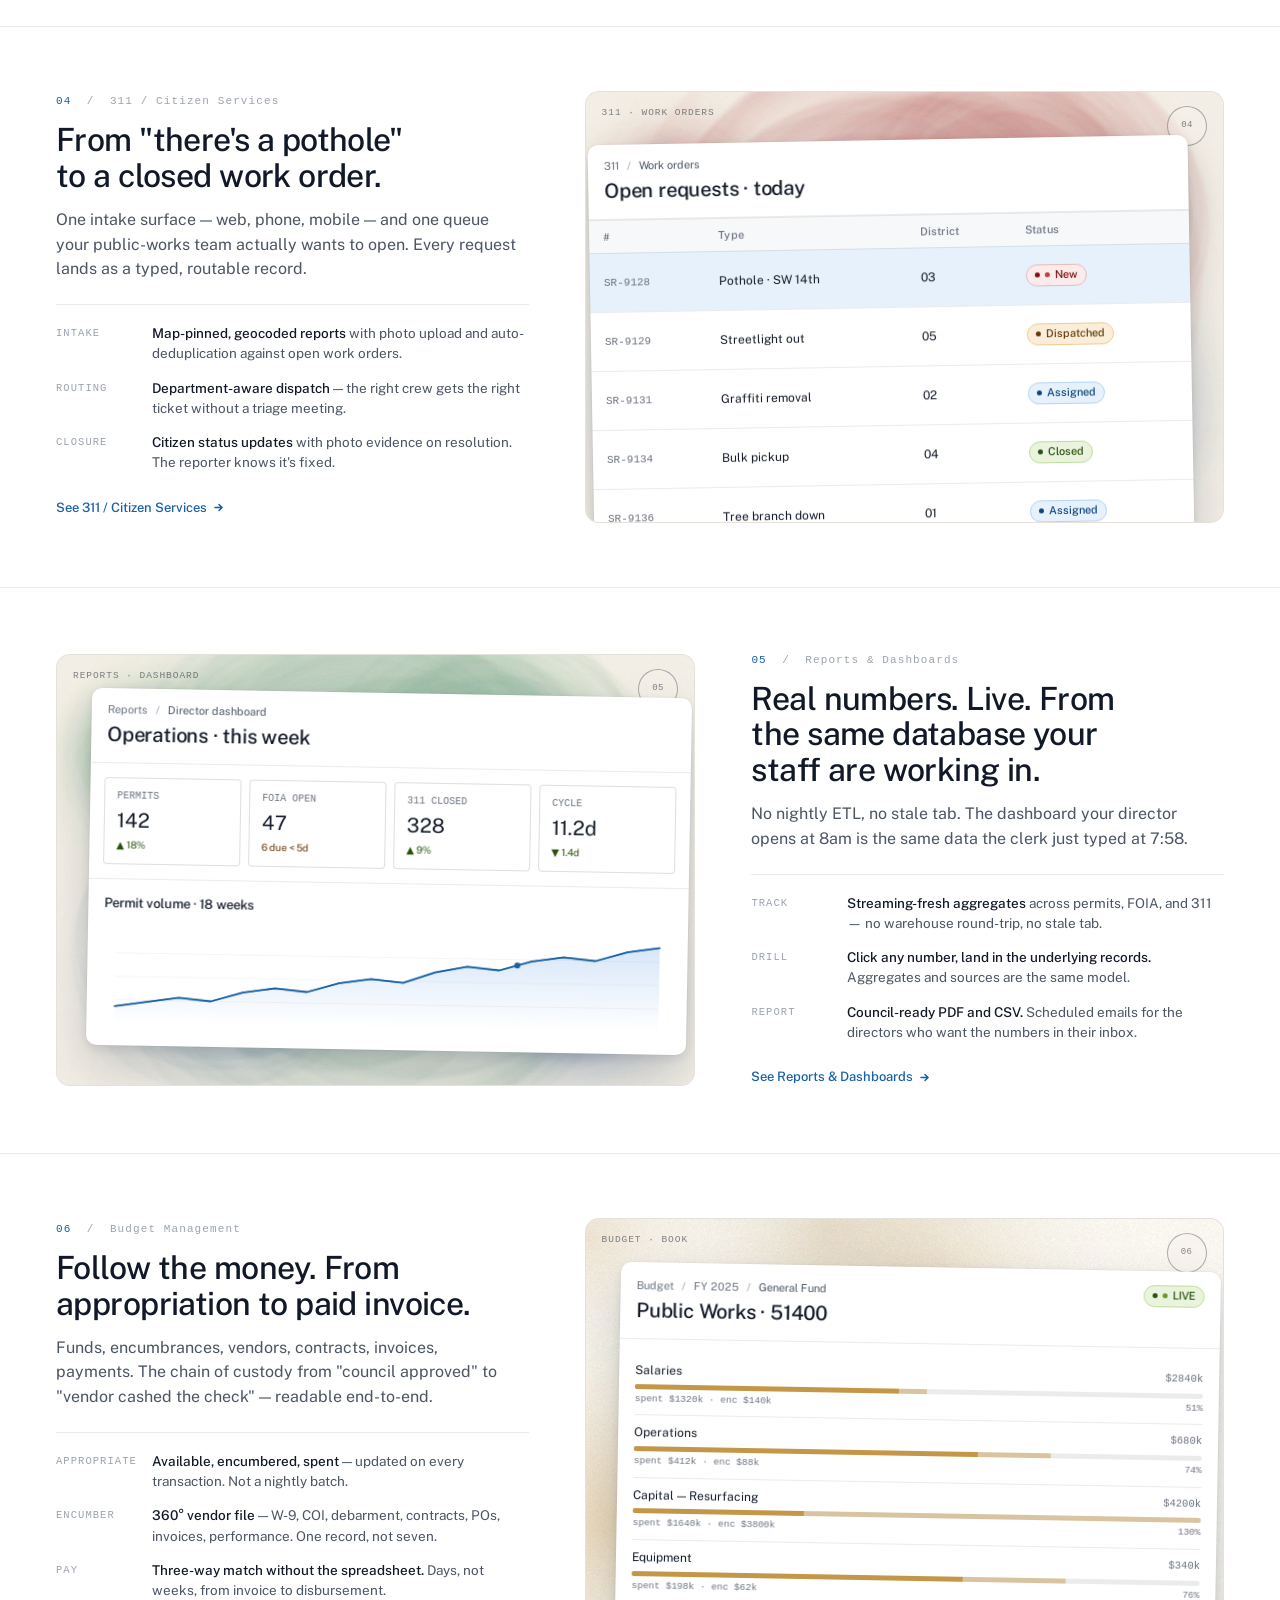
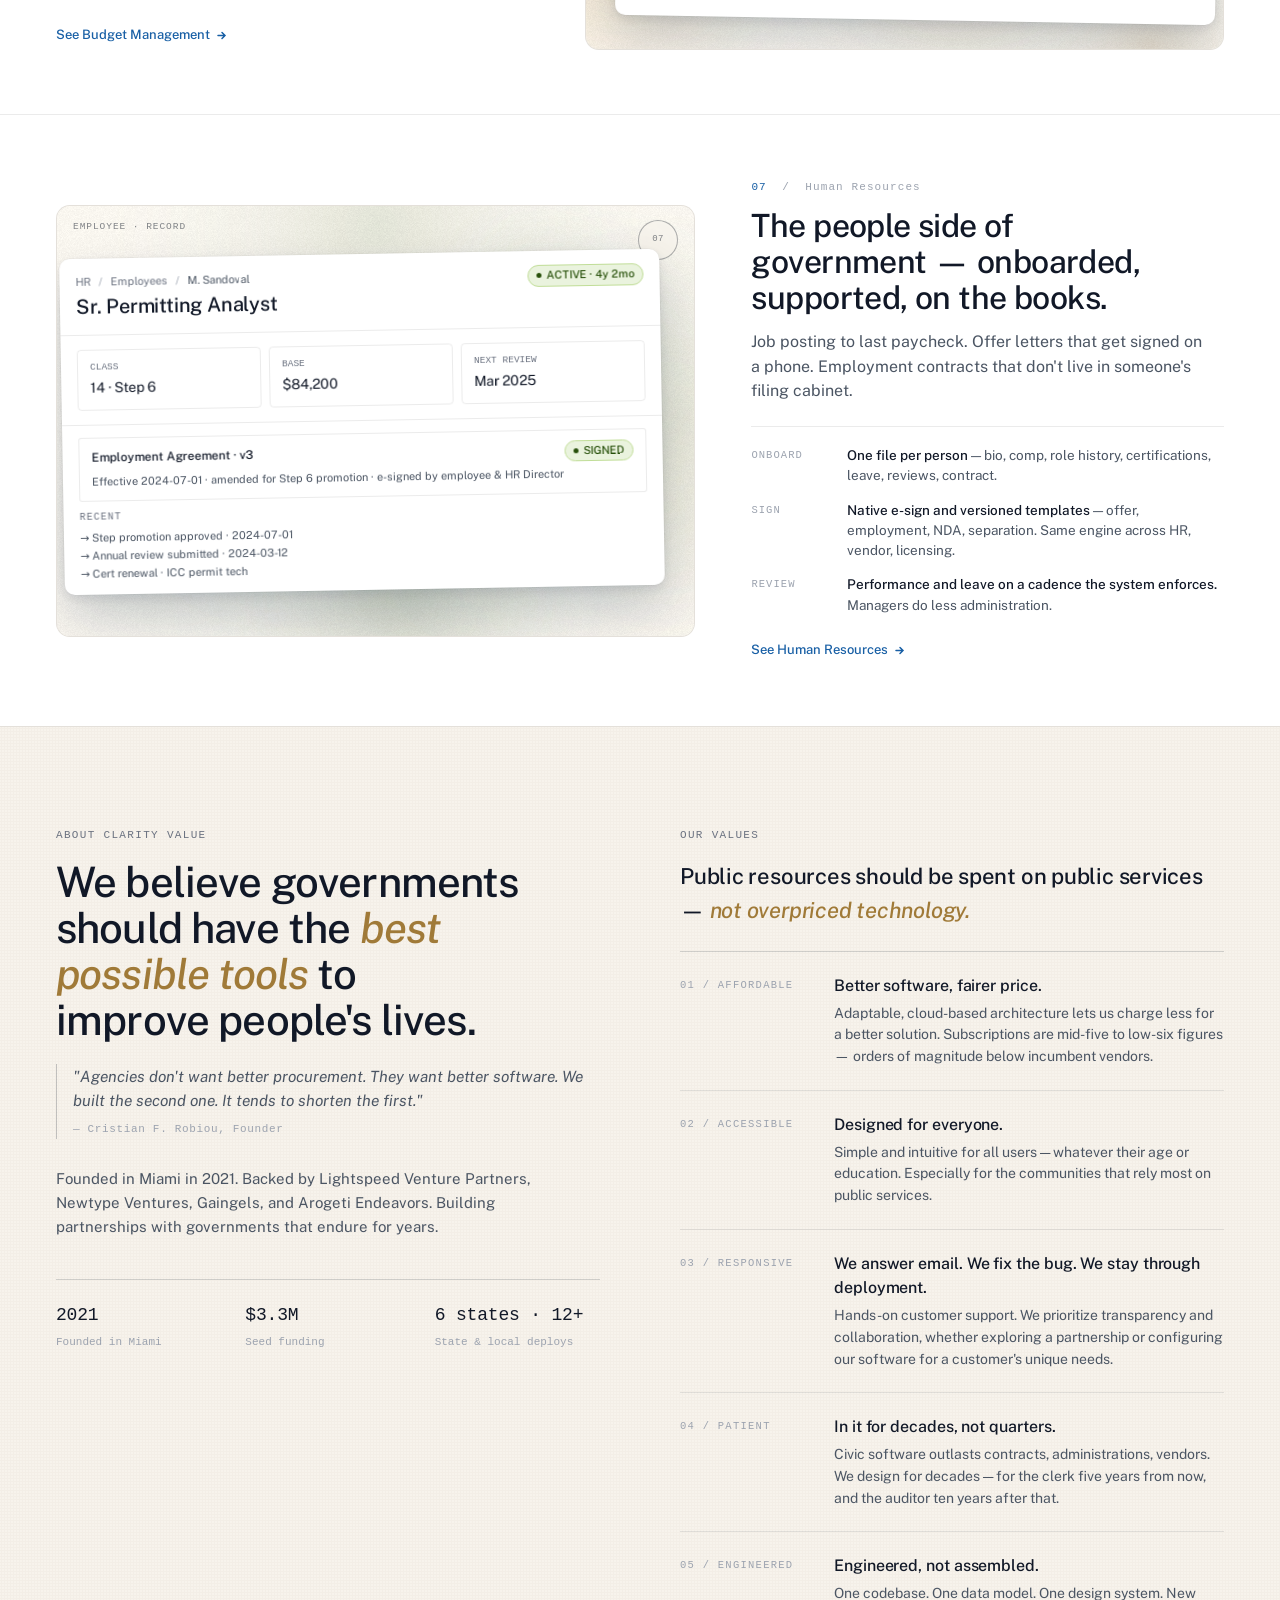
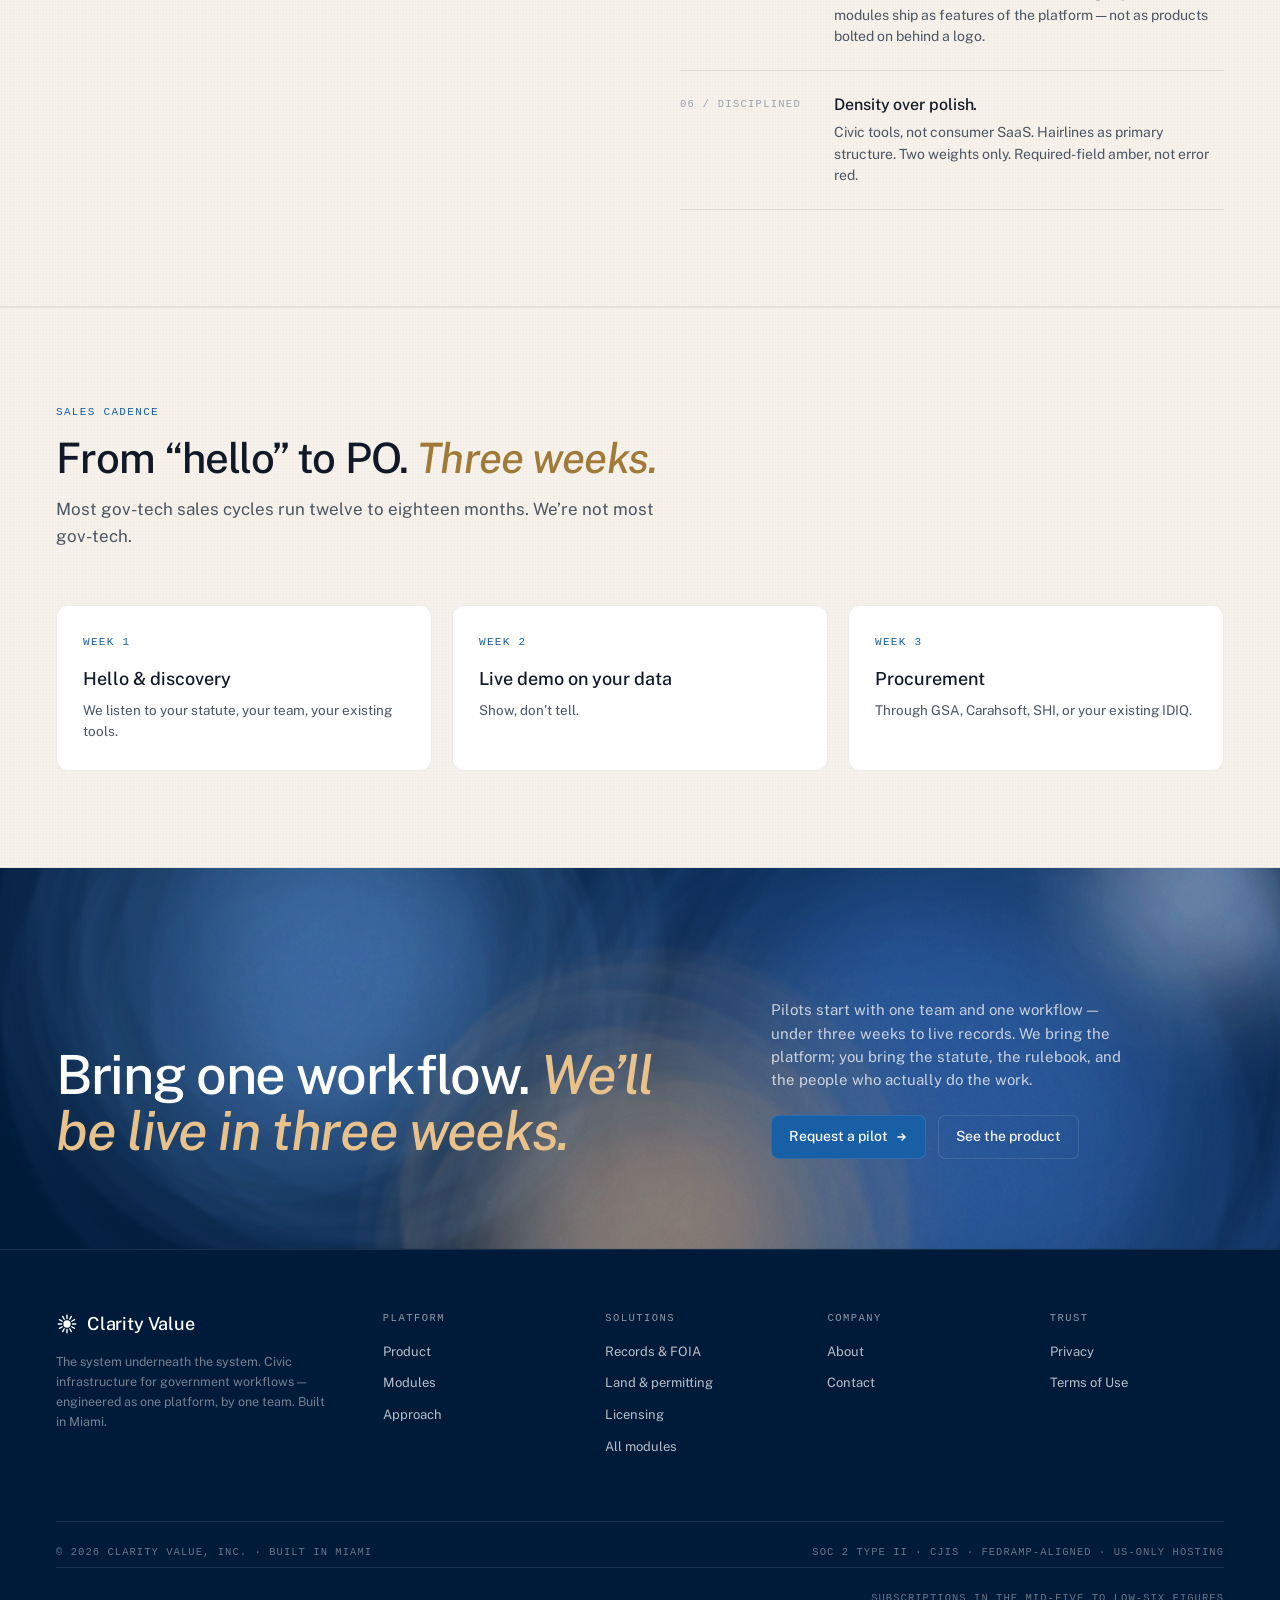
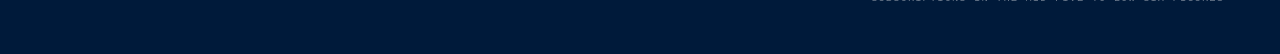
==== commit 536e432f: "Site: drop dead nav links, add canonicals + robots + sitemap, harden headers, ship WOFF2" ====
--- a/index.html
+++ b/index.html
@@ -8,6 +8,7 @@
 <link rel="apple-touch-icon" href="/apple-touch-icon.png" />
 <link rel="manifest" href="/site.webmanifest" />
 <meta name="theme-color" content="#0F1430" />
+<link rel="canonical" href="https://clarityvalue.co/" />
 <title>Run government on one platform — Clarity Value</title>
 <meta name="description" content="Permits, records, citizen services, budgets — civic infrastructure on one platform. State and local agencies go live in under three weeks." />
 
@@ -478,7 +479,7 @@
 
 <header class="cm-nav">
   <div class="cm-nav-row">
-    <a href="#" class="cm-nav-logo" aria-label="Clarity Value home">
+    <a href="/" class="cm-nav-logo" aria-label="Clarity Value home">
       <svg viewBox="0 0 24 24" fill="none" stroke="#0F1430" stroke-width="1.4" stroke-linecap="round" aria-hidden="true">
         <circle cx="12" cy="12" r="4" fill="#0F1430" stroke="none"/>
         <line x1="12" y1="6" x2="12" y2="2.5"/><line x1="15" y1="6.8" x2="16.75" y2="3.77"/><line x1="17.2" y1="9" x2="20.23" y2="7.25"/><line x1="18" y1="12" x2="21.5" y2="12"/><line x1="17.2" y1="15" x2="20.23" y2="16.75"/><line x1="15" y1="17.2" x2="16.75" y2="20.23"/><line x1="12" y1="18" x2="12" y2="21.5"/><line x1="9" y1="17.2" x2="7.25" y2="20.23"/><line x1="6.8" y1="15" x2="3.77" y2="16.75"/><line x1="6" y1="12" x2="2.5" y2="12"/><line x1="6.8" y1="9" x2="3.77" y2="7.25"/><line x1="9" y1="6.8" x2="7.25" y2="3.77"/>
@@ -536,10 +537,8 @@
       </div>
       <a class="cm-nav-link" href="#about">About</a>
       <a class="cm-nav-link" href="#approach">Approach</a>
-      <a class="cm-nav-link" href="#">Security</a>
     </nav>
     <div class="cm-nav-spacer"></div>
-    <a class="cm-nav-signin" href="#">Sign in</a>
     <a class="cm-nav-cta" href="/contacts">Request a pilot
       <svg viewBox="0 0 11 11" fill="none"><path d="M2 5.5h7M6 2.5l3 3-3 3" stroke="currentColor" stroke-width="1.4" stroke-linecap="round"/></svg>
     </a>
@@ -1099,10 +1098,10 @@
           </span>
           <p>The system underneath the system. Civic infrastructure for government workflows — engineered as one platform, by one team. Built in Miami.</p>
         </div>
-        <div class="cm-footer-col"><h4>Platform</h4><ul><li><a href="#product">Product</a></li><li><a href="#modules">Modules</a></li><li><a href="#approach">Approach</a></li><li><a href="#">Changelog</a></li></ul></div>
+        <div class="cm-footer-col"><h4>Platform</h4><ul><li><a href="#product">Product</a></li><li><a href="#modules">Modules</a></li><li><a href="#approach">Approach</a></li></ul></div>
         <div class="cm-footer-col"><h4>Solutions</h4><ul><li><a href="/record-requests">Records &amp; FOIA</a></li><li><a href="/land-management">Land &amp; permitting</a></li><li><a href="/licensing">Licensing</a></li><li><a href="#modules">All modules</a></li></ul></div>
-        <div class="cm-footer-col"><h4>Company</h4><ul><li><a href="#about">About</a></li><li><a href="#">Careers</a></li><li><a href="#">Press</a></li><li><a href="/contacts">Contact</a></li></ul></div>
-        <div class="cm-footer-col"><h4>Trust</h4><ul><li><a href="#">Security</a></li><li><a href="#">Compliance</a></li><li><a href="/privacy-policy">Privacy</a></li><li><a href="/terms-of-use">Terms of Use</a></li></ul></div>
+        <div class="cm-footer-col"><h4>Company</h4><ul><li><a href="#about">About</a></li><li><a href="/contacts">Contact</a></li></ul></div>
+        <div class="cm-footer-col"><h4>Trust</h4><ul><li><a href="/privacy-policy">Privacy</a></li><li><a href="/terms-of-use">Terms of Use</a></li></ul></div>
       </div>
       <div class="cm-footer-fine">
         <span>&copy; 2026 Clarity Value, Inc. · Built in Miami</span>
--- a/tokens/typography.css
+++ b/tokens/typography.css
@@ -4,25 +4,25 @@
    Two weights only — 400 regular, 500 emphasized. No 600, no 700.
    ============================================================ */
 
-/* Brand fonts — Public Sans (self-hosted) */
-@font-face { font-family: "Public Sans"; font-style: normal;  font-weight: 100; src: url("../fonts/PublicSans-Thin.ttf") format("truetype"); font-display: swap; }
-@font-face { font-family: "Public Sans"; font-style: italic;  font-weight: 100; src: url("../fonts/PublicSans-ThinItalic.ttf") format("truetype"); font-display: swap; }
-@font-face { font-family: "Public Sans"; font-style: normal;  font-weight: 200; src: url("../fonts/PublicSans-ExtraLight.ttf") format("truetype"); font-display: swap; }
-@font-face { font-family: "Public Sans"; font-style: italic;  font-weight: 200; src: url("../fonts/PublicSans-ExtraLightItalic.ttf") format("truetype"); font-display: swap; }
-@font-face { font-family: "Public Sans"; font-style: normal;  font-weight: 300; src: url("../fonts/PublicSans-Light.ttf") format("truetype"); font-display: swap; }
-@font-face { font-family: "Public Sans"; font-style: italic;  font-weight: 300; src: url("../fonts/PublicSans-LightItalic.ttf") format("truetype"); font-display: swap; }
-@font-face { font-family: "Public Sans"; font-style: normal;  font-weight: 400; src: url("../fonts/PublicSans-Regular.ttf") format("truetype"); font-display: swap; }
-@font-face { font-family: "Public Sans"; font-style: italic;  font-weight: 400; src: url("../fonts/PublicSans-Italic.ttf") format("truetype"); font-display: swap; }
-@font-face { font-family: "Public Sans"; font-style: normal;  font-weight: 500; src: url("../fonts/PublicSans-Medium.ttf") format("truetype"); font-display: swap; }
-@font-face { font-family: "Public Sans"; font-style: italic;  font-weight: 500; src: url("../fonts/PublicSans-MediumItalic.ttf") format("truetype"); font-display: swap; }
-@font-face { font-family: "Public Sans"; font-style: normal;  font-weight: 600; src: url("../fonts/PublicSans-SemiBold.ttf") format("truetype"); font-display: swap; }
-@font-face { font-family: "Public Sans"; font-style: italic;  font-weight: 600; src: url("../fonts/PublicSans-SemiBoldItalic.ttf") format("truetype"); font-display: swap; }
-@font-face { font-family: "Public Sans"; font-style: normal;  font-weight: 700; src: url("../fonts/PublicSans-Bold.ttf") format("truetype"); font-display: swap; }
-@font-face { font-family: "Public Sans"; font-style: italic;  font-weight: 700; src: url("../fonts/PublicSans-BoldItalic.ttf") format("truetype"); font-display: swap; }
-@font-face { font-family: "Public Sans"; font-style: normal;  font-weight: 800; src: url("../fonts/PublicSans-ExtraBold.ttf") format("truetype"); font-display: swap; }
-@font-face { font-family: "Public Sans"; font-style: italic;  font-weight: 800; src: url("../fonts/PublicSans-ExtraBoldItalic.ttf") format("truetype"); font-display: swap; }
-@font-face { font-family: "Public Sans"; font-style: normal;  font-weight: 900; src: url("../fonts/PublicSans-Black.ttf") format("truetype"); font-display: swap; }
-@font-face { font-family: "Public Sans"; font-style: italic;  font-weight: 900; src: url("../fonts/PublicSans-BlackItalic.ttf") format("truetype"); font-display: swap; }
+/* Brand fonts — Public Sans (self-hosted)
+   WOFF2 first, TTF as fallback for anything that cannot read it. WOFF2 is 60%
+   smaller across the family (431 KB of TTF down to 174 KB).
+
+   This block used to declare 18 faces while only 7 font files exist, so 11 of
+   them pointed at URLs that 404 (Thin, ExtraLight, LightItalic, SemiBoldItalic,
+   BoldItalic, ExtraBold, Black and their italics). Browsers only fetch a face
+   when some element actually matches its weight and style, which is why this
+   stayed invisible: the moment any copy used bold italic, it fired a failed
+   request and then synthesized the slant anyway. Only real files are declared
+   now; unlisted weights and styles are synthesized from the nearest face,
+   which is the same result minus the 404. */
+@font-face { font-family: "Public Sans"; font-style: normal;  font-weight: 300; src: url("../fonts/PublicSans-Light.woff2") format("woff2"), url("../fonts/PublicSans-Light.ttf") format("truetype"); font-display: swap; }
+@font-face { font-family: "Public Sans"; font-style: normal;  font-weight: 400; src: url("../fonts/PublicSans-Regular.woff2") format("woff2"), url("../fonts/PublicSans-Regular.ttf") format("truetype"); font-display: swap; }
+@font-face { font-family: "Public Sans"; font-style: italic;  font-weight: 400; src: url("../fonts/PublicSans-Italic.woff2") format("woff2"), url("../fonts/PublicSans-Italic.ttf") format("truetype"); font-display: swap; }
+@font-face { font-family: "Public Sans"; font-style: normal;  font-weight: 500; src: url("../fonts/PublicSans-Medium.woff2") format("woff2"), url("../fonts/PublicSans-Medium.ttf") format("truetype"); font-display: swap; }
+@font-face { font-family: "Public Sans"; font-style: italic;  font-weight: 500; src: url("../fonts/PublicSans-MediumItalic.woff2") format("woff2"), url("../fonts/PublicSans-MediumItalic.ttf") format("truetype"); font-display: swap; }
+@font-face { font-family: "Public Sans"; font-style: normal;  font-weight: 600; src: url("../fonts/PublicSans-SemiBold.woff2") format("woff2"), url("../fonts/PublicSans-SemiBold.ttf") format("truetype"); font-display: swap; }
+@font-face { font-family: "Public Sans"; font-style: normal;  font-weight: 700; src: url("../fonts/PublicSans-Bold.woff2") format("woff2"), url("../fonts/PublicSans-Bold.ttf") format("truetype"); font-display: swap; }
 
 /* Mono — Roboto Mono via Google Fonts (no brand mono font supplied) */
 @import url("https://fonts.googleapis.com/css2?family=Roboto+Mono:wght@400;500&display=swap");
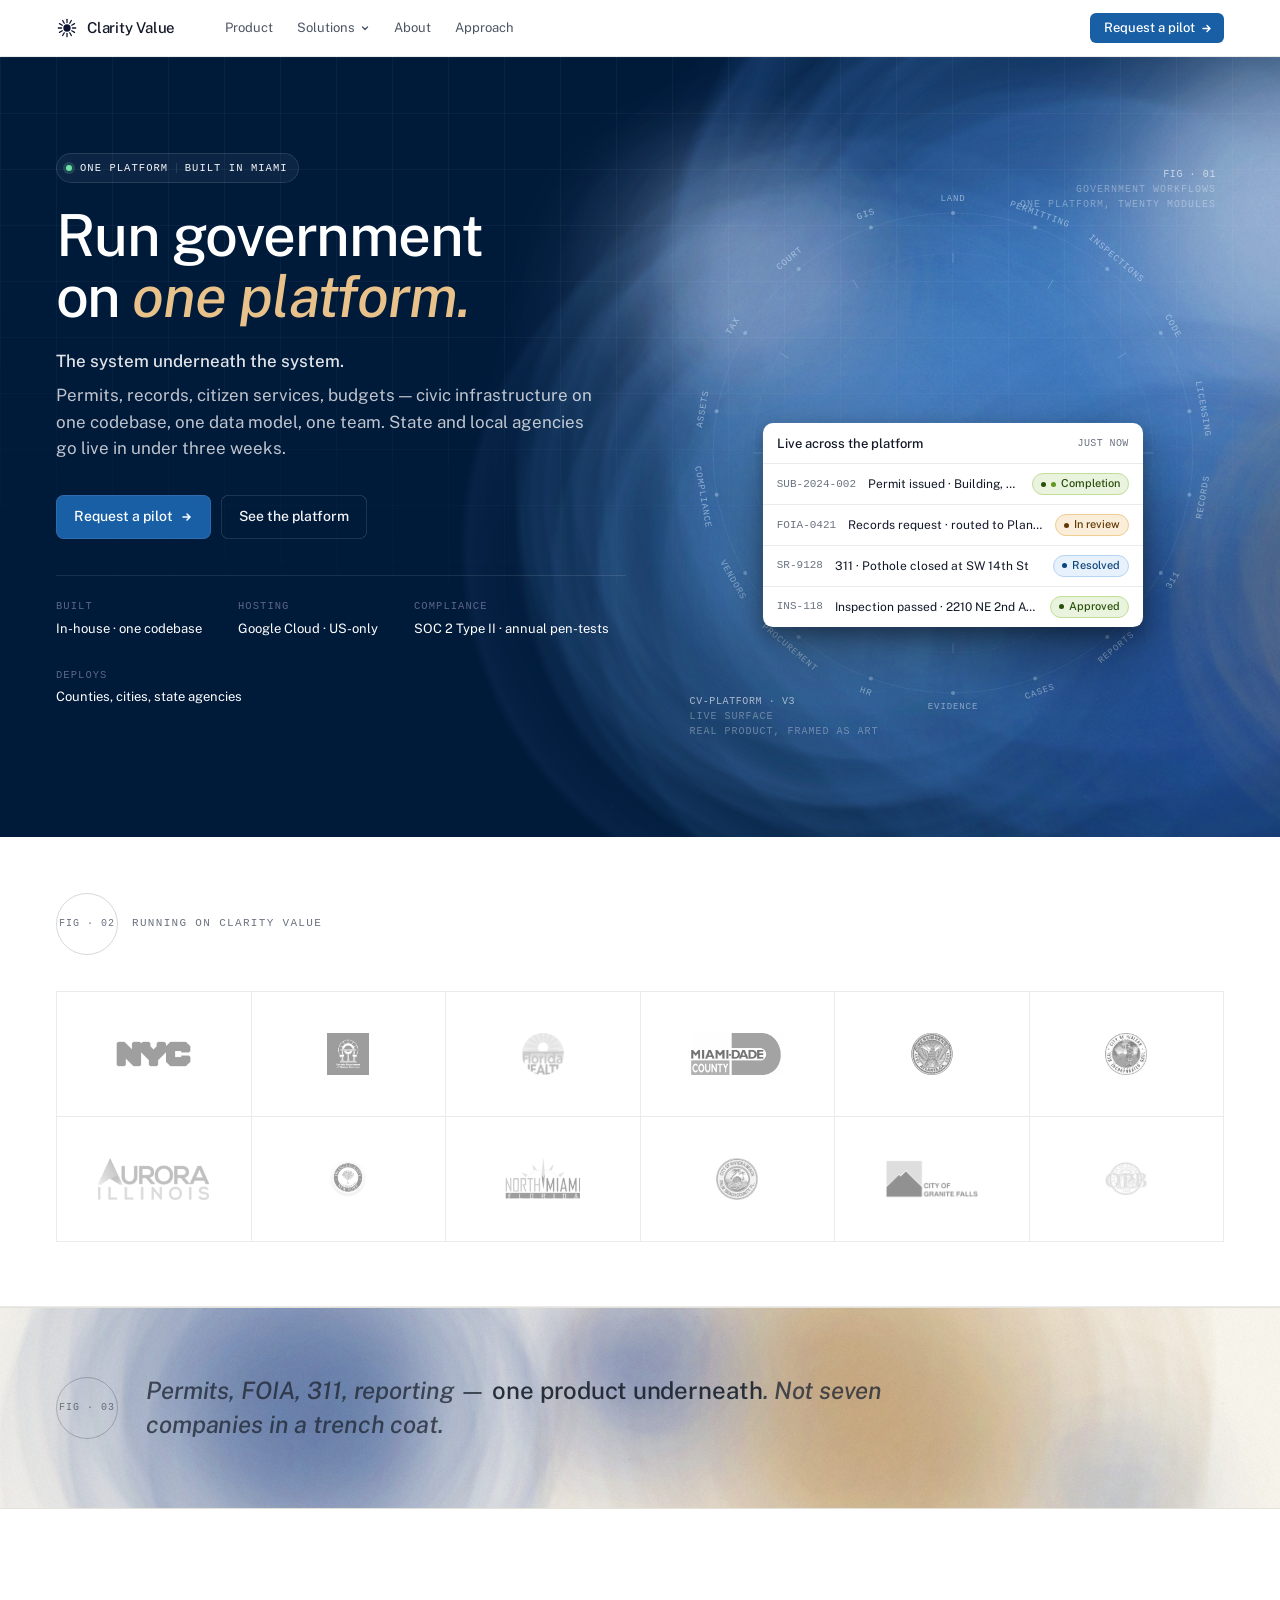
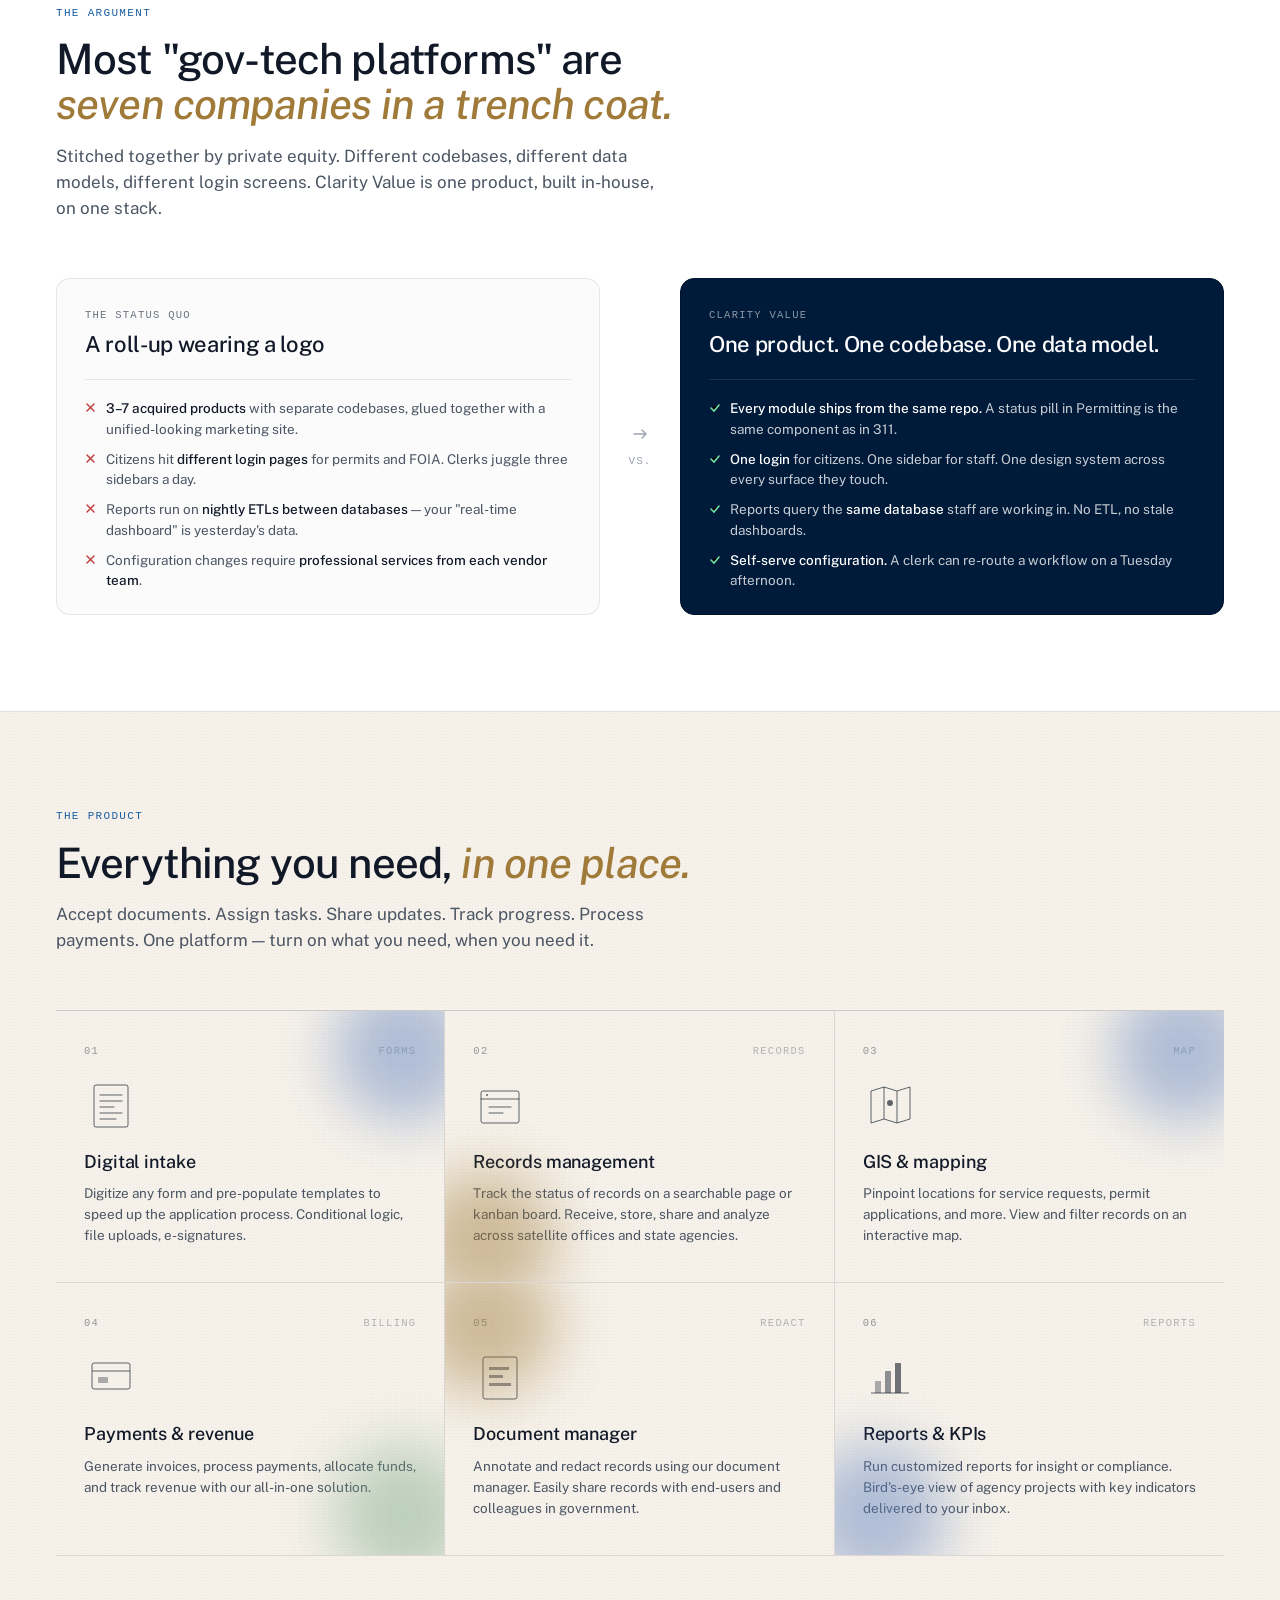
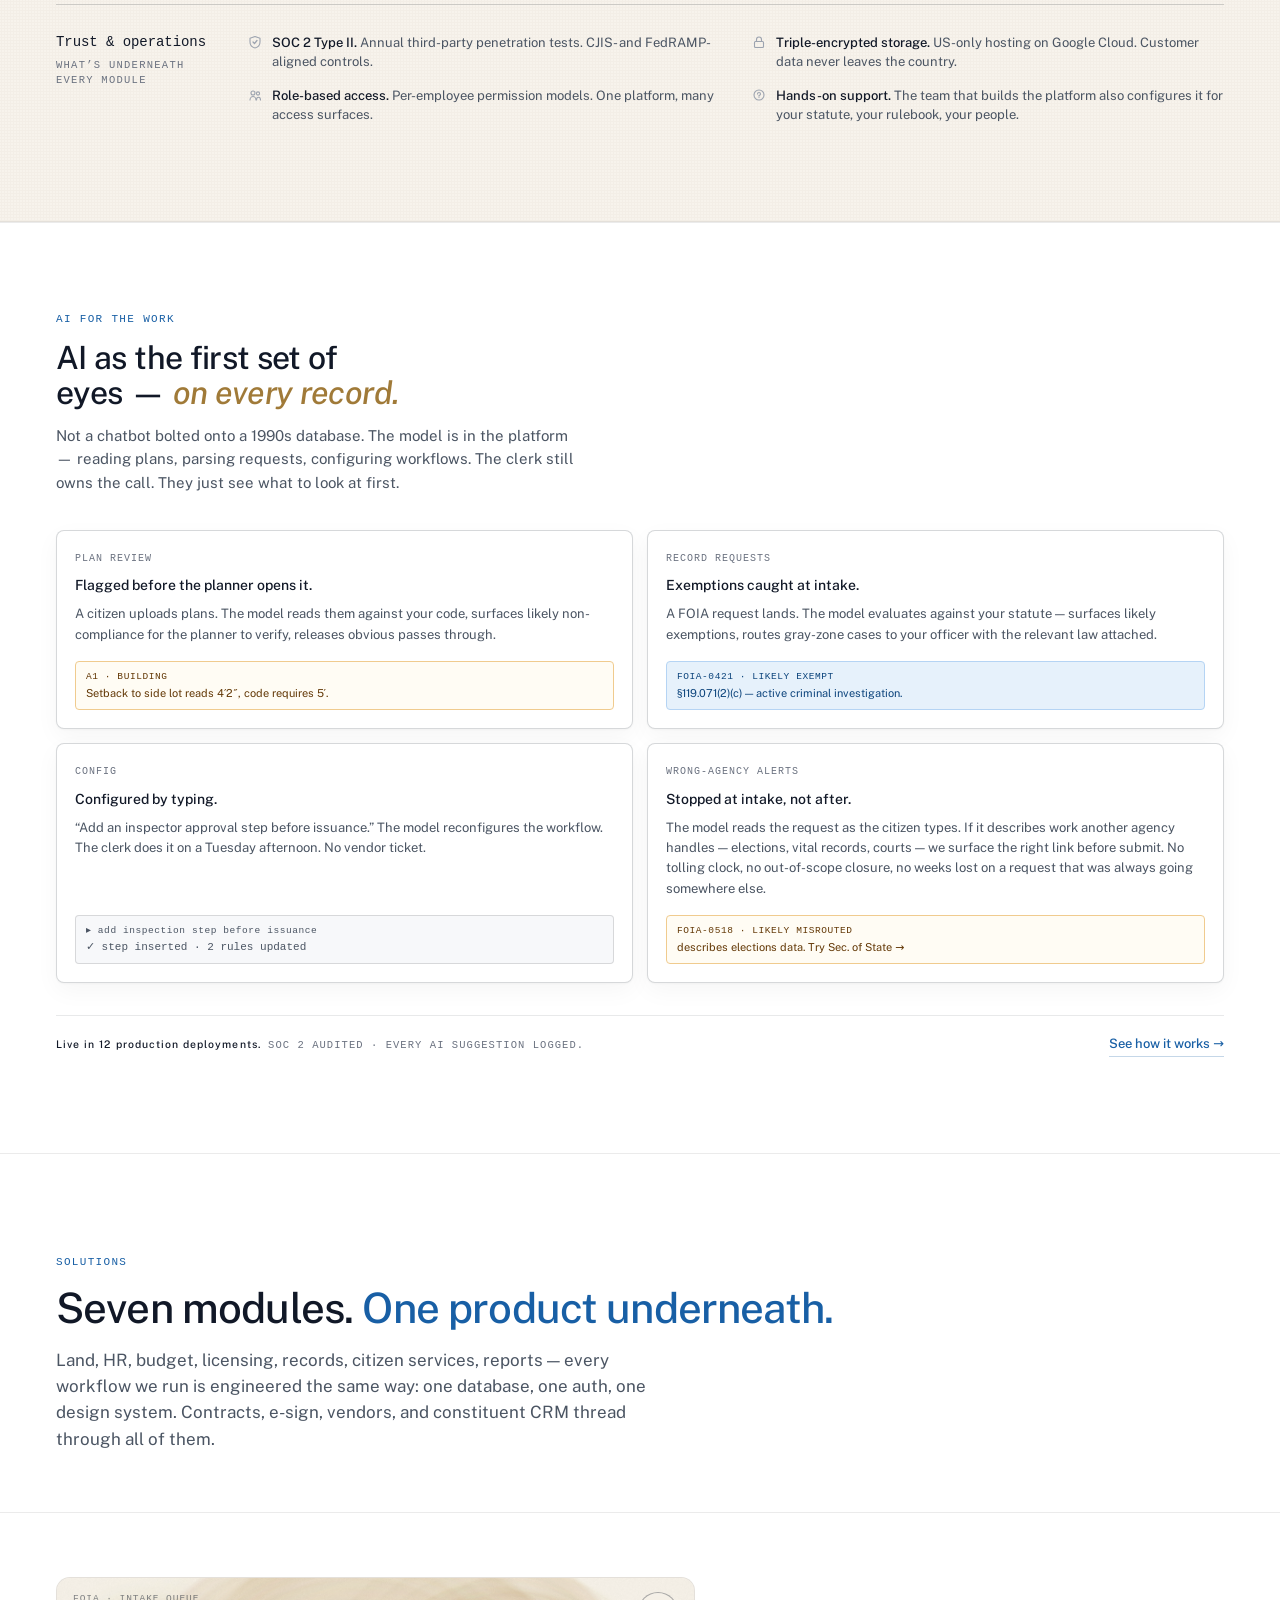
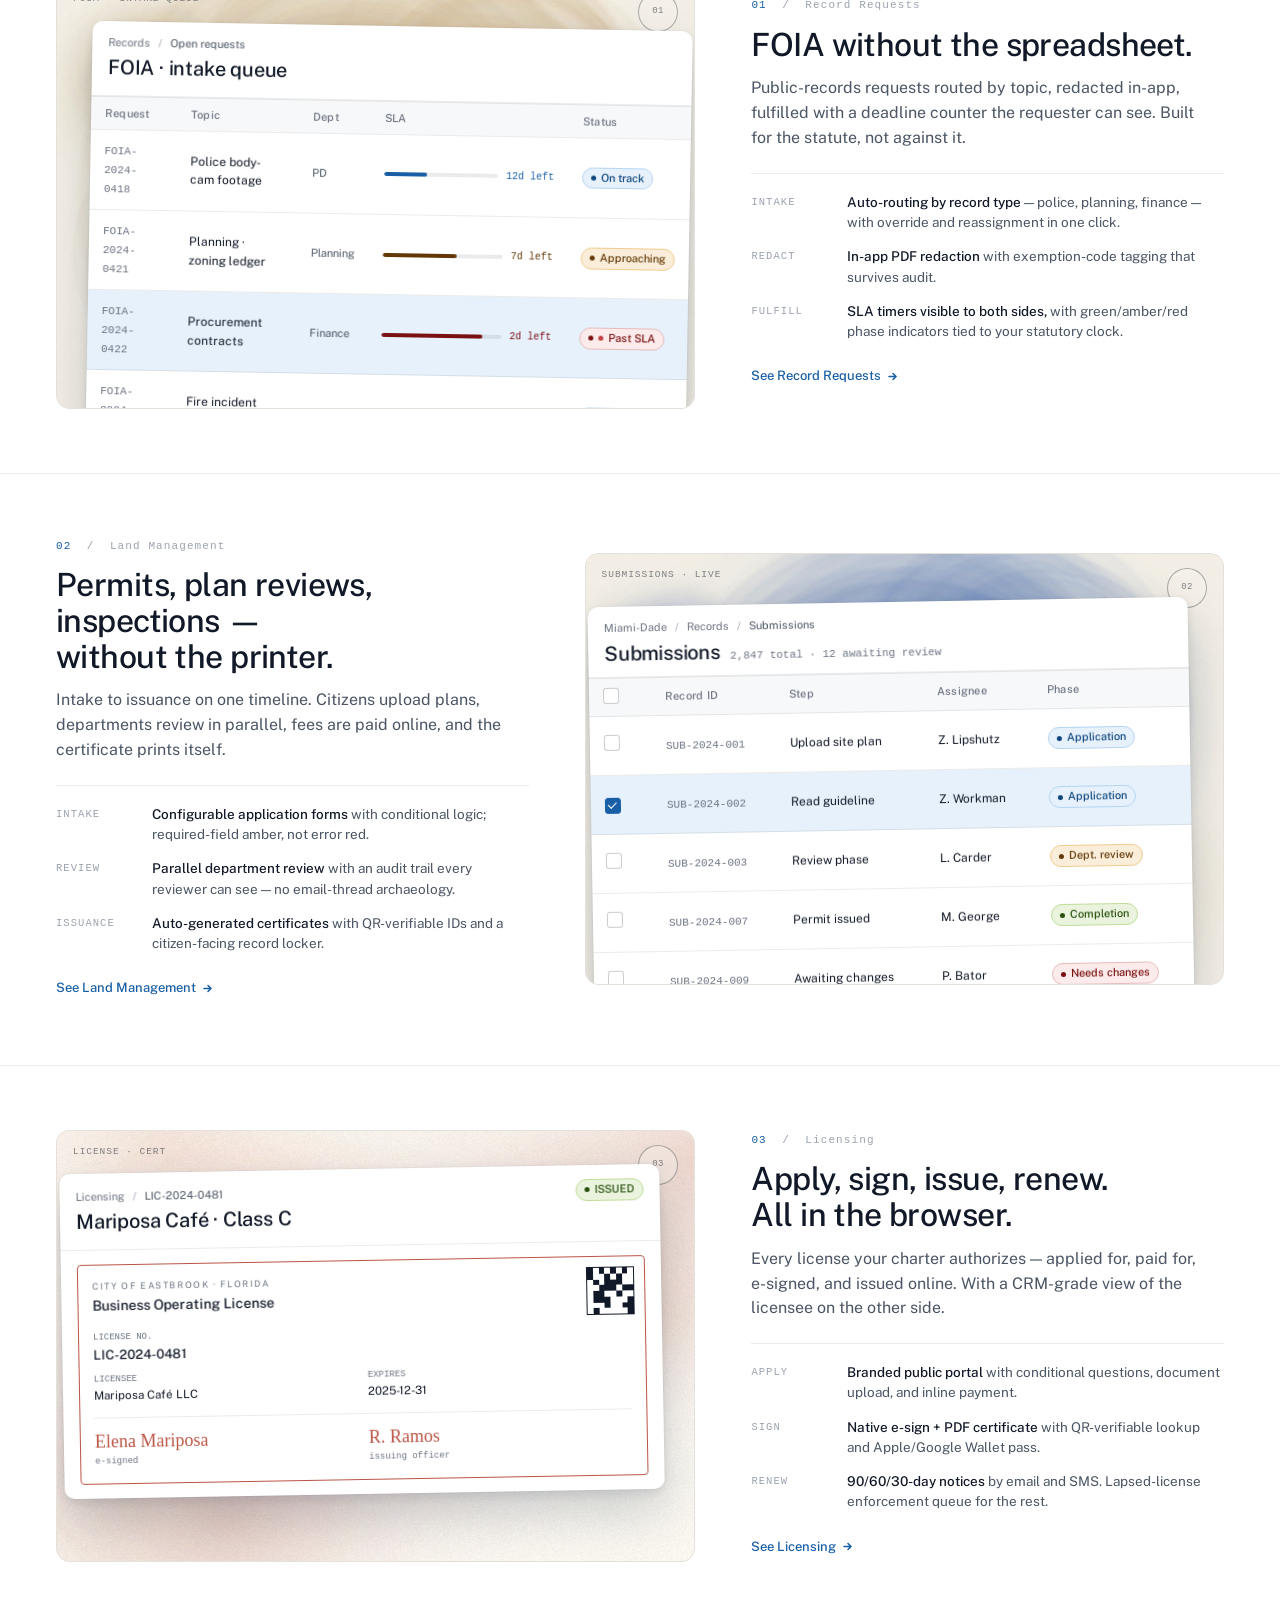
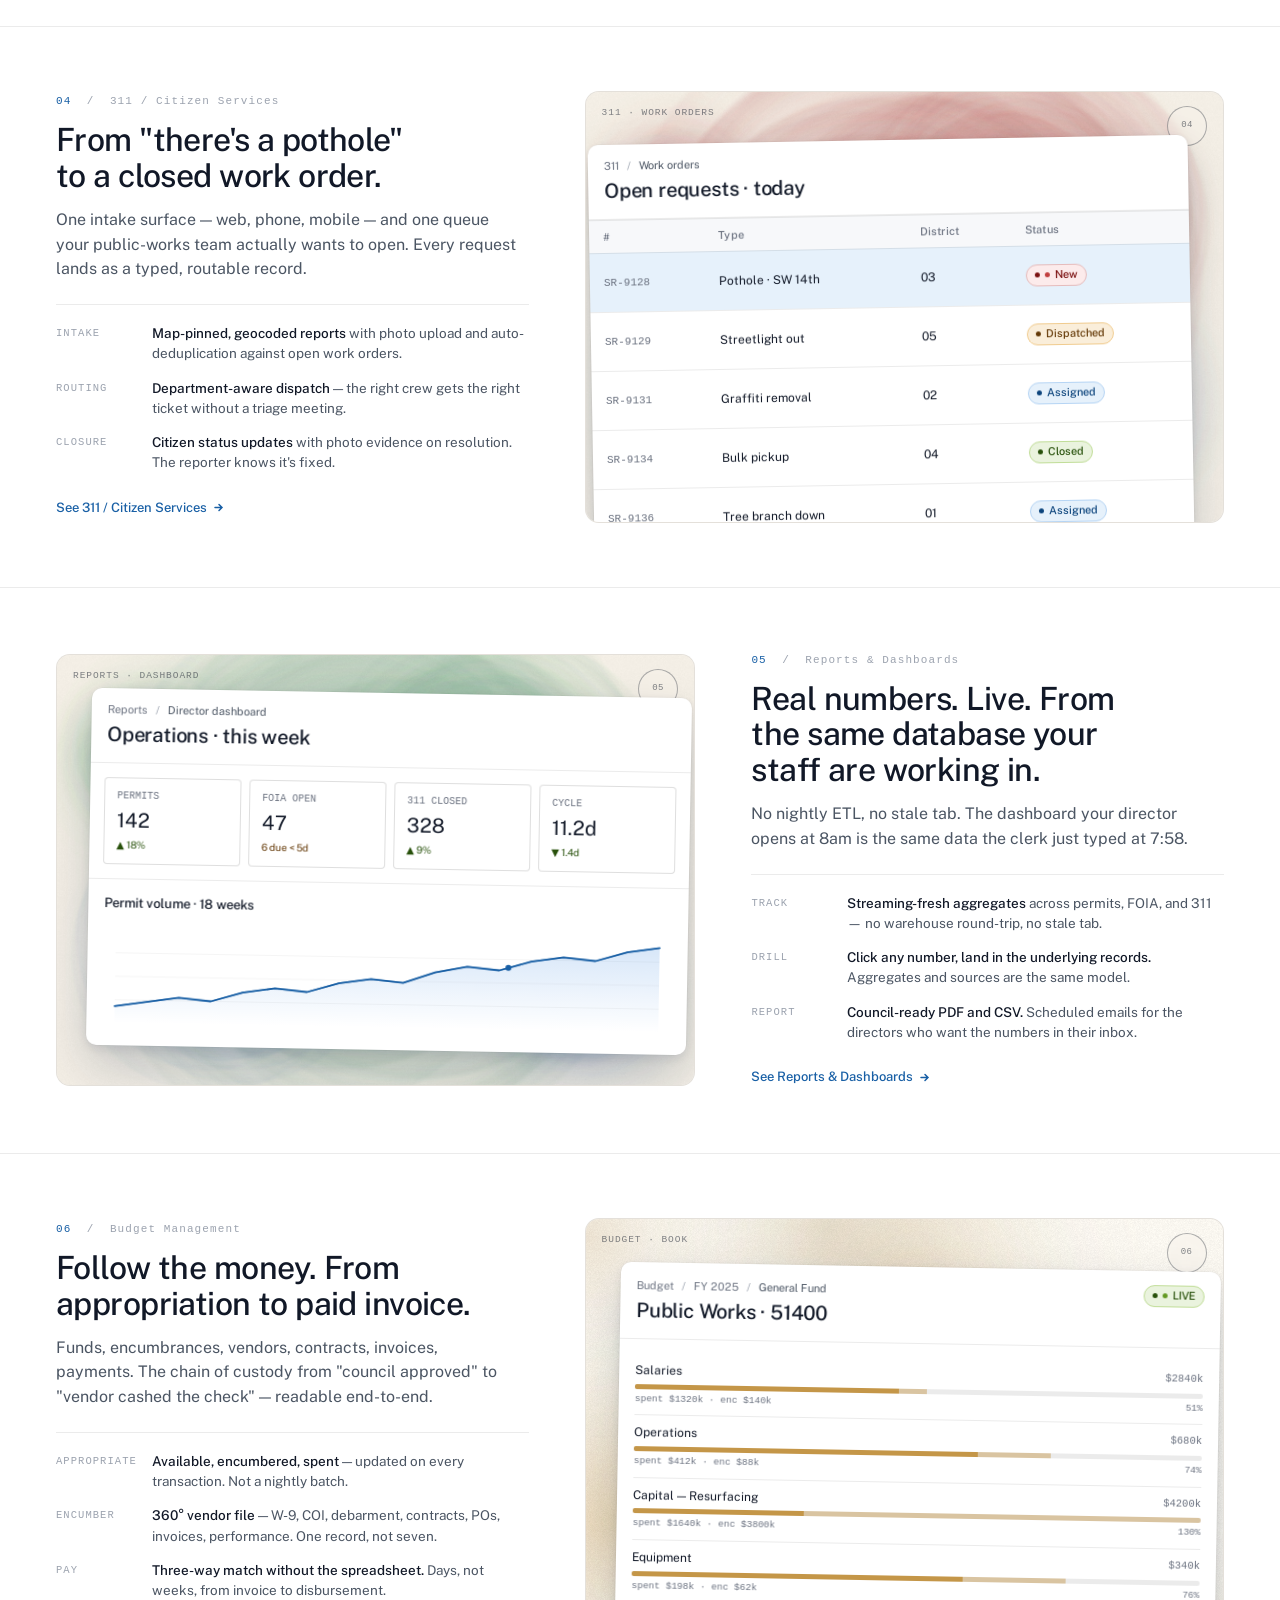
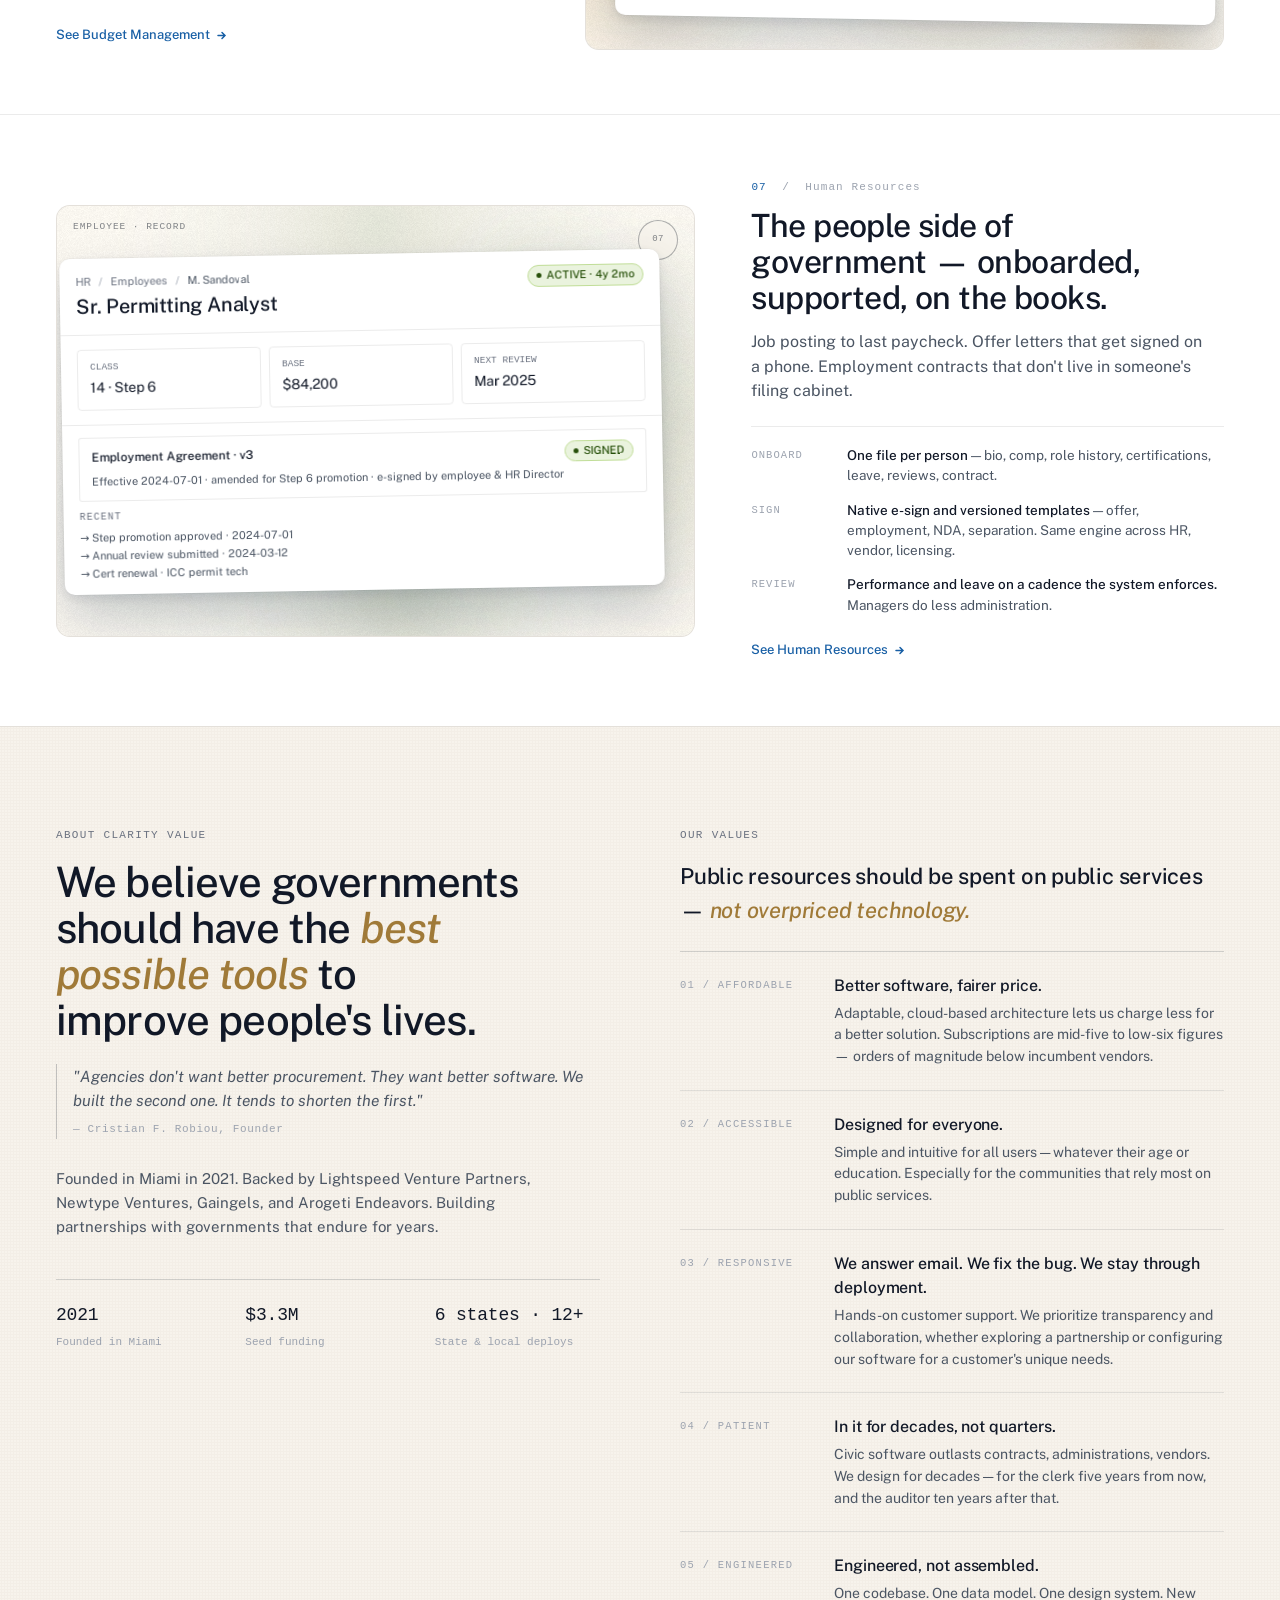
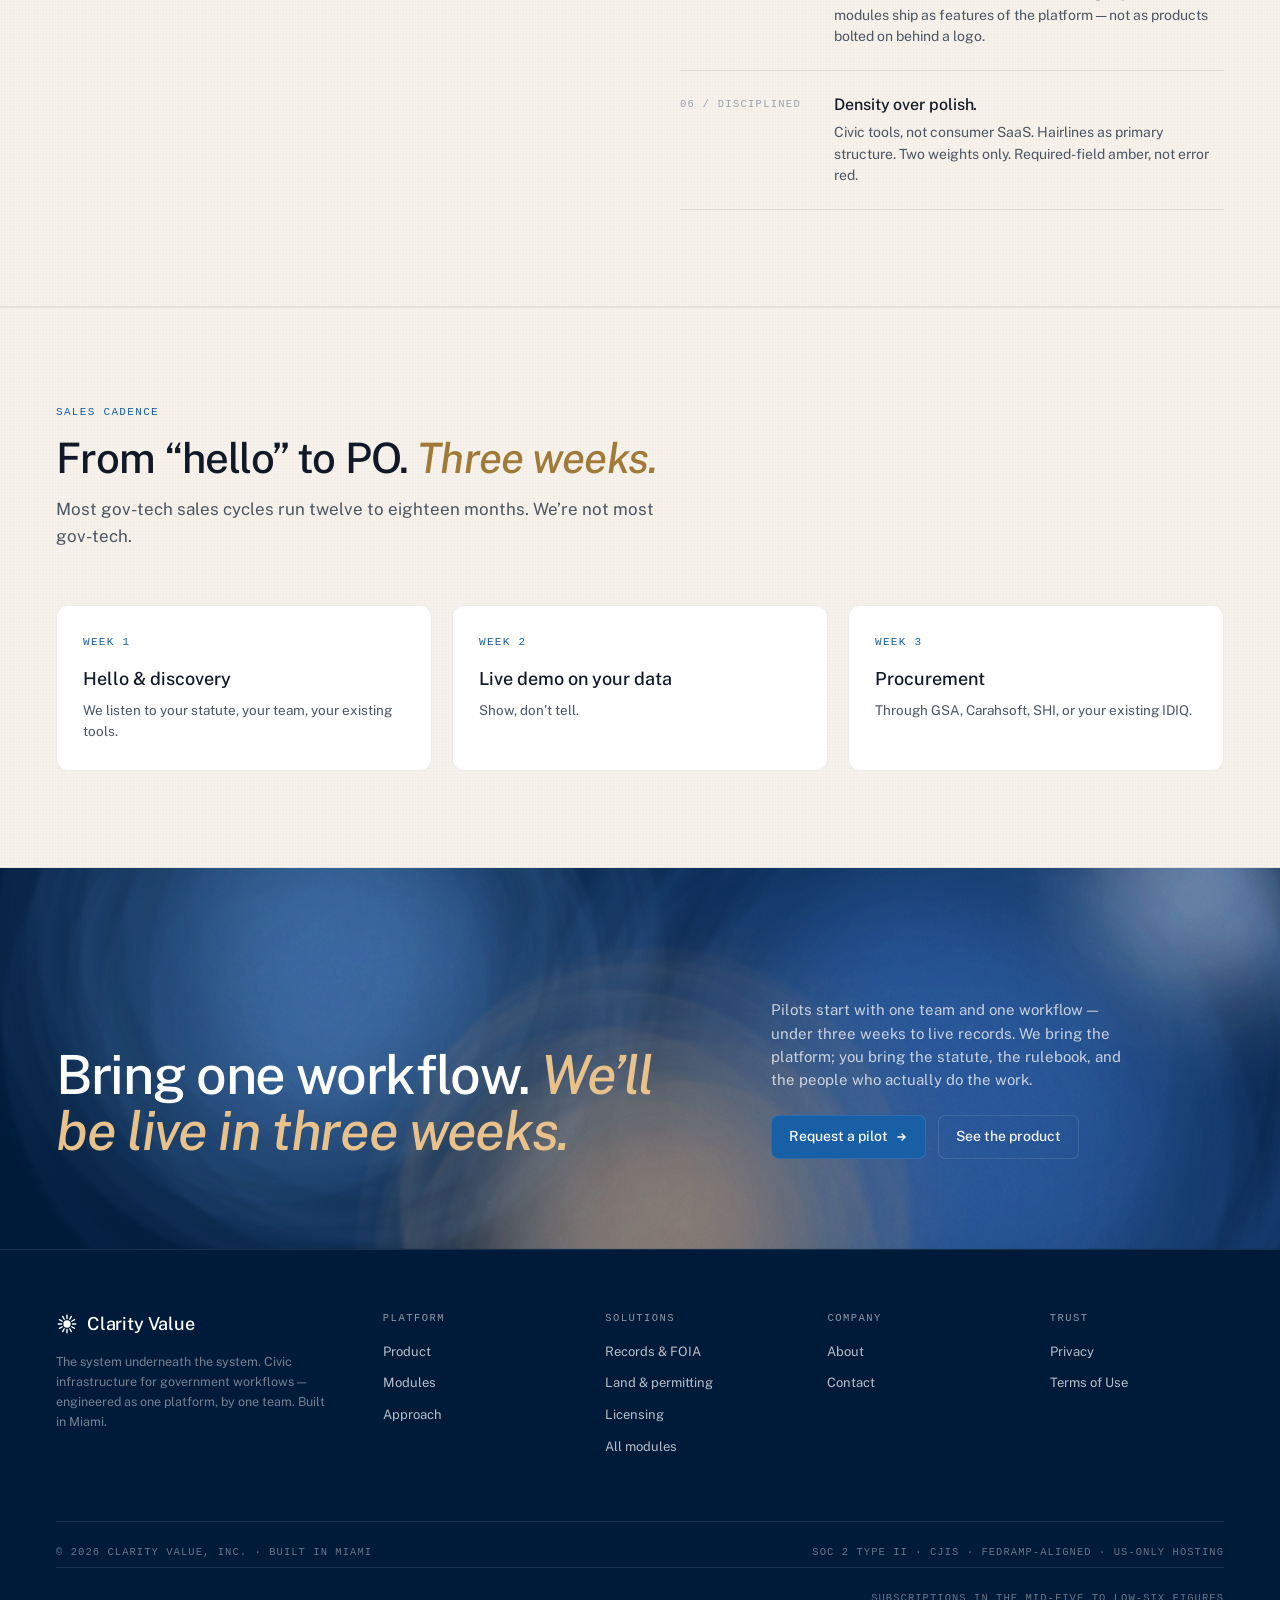
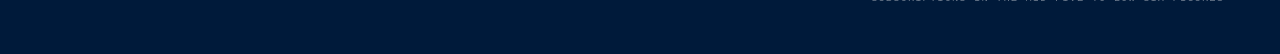
==== commit 80099257: "Site: cache-bust the token CSS so edits to it actually reach returning visitors" ====
--- a/index.html
+++ b/index.html
@@ -29,12 +29,12 @@
 <meta name="twitter:description" content="Civic infrastructure for government workflows. One platform. Built in Miami." />
 <meta name="twitter:image" content="https://clarityvalue.co/art/og-image.png?v=2" />
 
-<link rel="stylesheet" href="tokens/colors.css" />
-<link rel="stylesheet" href="tokens/typography.css" />
-<link rel="stylesheet" href="tokens/density.css" />
-<link rel="stylesheet" href="tokens/components-controls.css" />
-<link rel="stylesheet" href="tokens/components-display.css" />
-<link rel="stylesheet" href="tokens/components-shell.css" />
+<link rel="stylesheet" href="tokens/colors.css?v=2" />
+<link rel="stylesheet" href="tokens/typography.css?v=2" />
+<link rel="stylesheet" href="tokens/density.css?v=2" />
+<link rel="stylesheet" href="tokens/components-controls.css?v=2" />
+<link rel="stylesheet" href="tokens/components-display.css?v=2" />
+<link rel="stylesheet" href="tokens/components-shell.css?v=2" />
 
 <style>
 :root {
